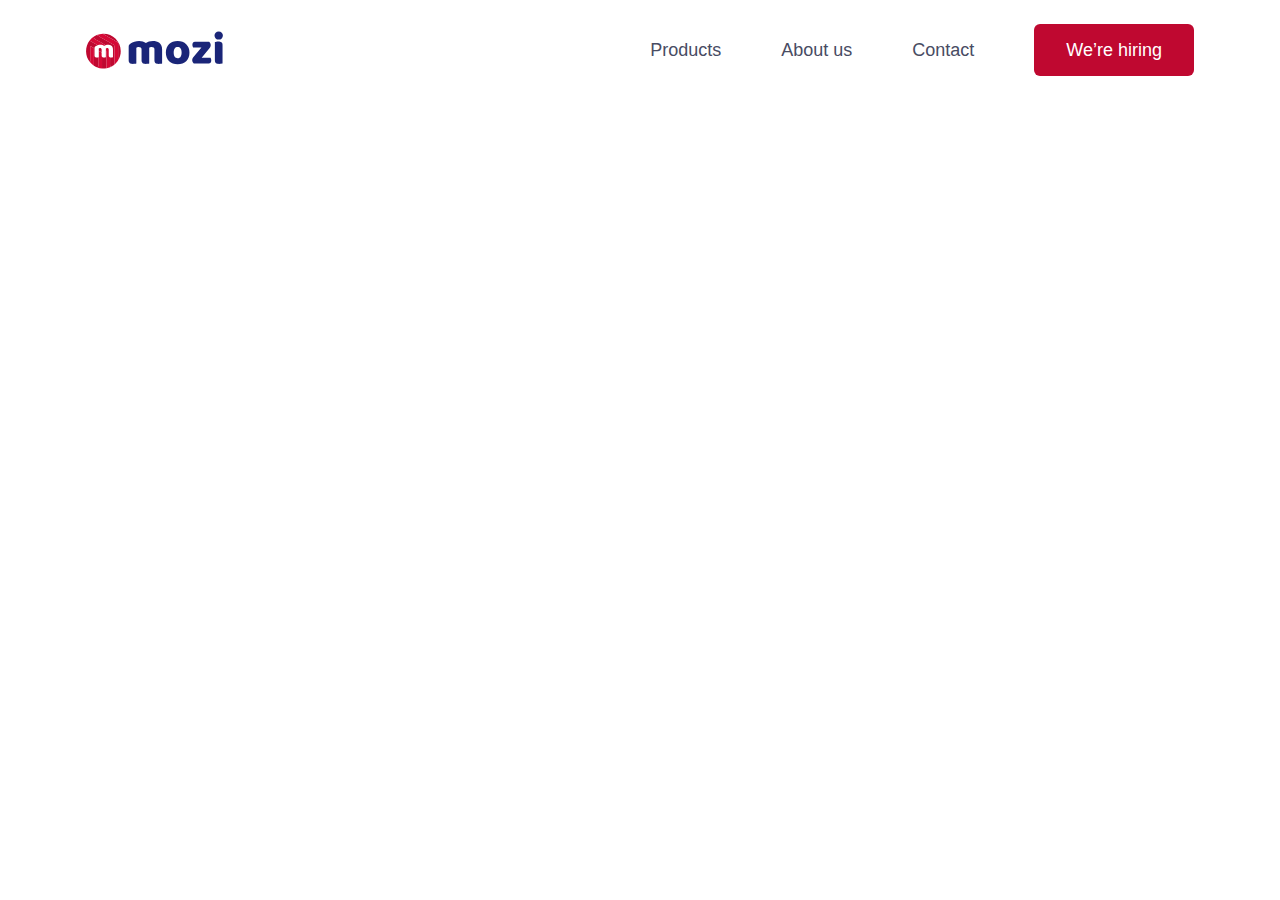
==== index.html @ 5669413e "1" ====
<!DOCTYPE html>
<html lang="en">

<head>
    <meta charset="UTF-8">
    <meta http-equiv="X-UA-Compatible" content="IE=edge">
    <meta name="viewport" content="width=device-width, initial-scale=1.0">
    <title>Index</title>
    <link rel="stylesheet" href="./css/style.min.css">
</head>

<body class="main__body">
    <div class="hero__wrapper">
        <!-- Header -->
        <header>
    <!-- Navbar -->
    <nav>
        <div class="container">
            <div class="navbar">
                <div class="logo"> <a href="#"> <img src="./img/logo.svg" alt="img"></a> </div>
                <ul class="menu">
                    <li class="menu__item"><a href="#" class="menu__item-link" data-scroll>Products</a></li>
                    <li class="menu__item"><a href="#" class="menu__item-link" data-scroll>About us</a></li>
                    <li class="menu__item"><a href="#" class="menu__item-link" data-scroll>Contact</a></li>
                    <li class="menu__item"><a href="#" class="btn menu__item-link" data-scroll>We’re hiring</a></li>
                </ul>
                <div class="burger">
                    <span></span>
                </div>
            </div>
        </div>
    </nav>
</header>

        <!-- Hero -->
        <section class="section__hero">
    <div class="container">
        <div class="hero">
            <div class="hero__item"></div>
        </div>
    </div>
</section>

    </div>

    <!-- Main Page -->
    <main></main>

    <!-- Footer -->
    

</body>

<script src="./js/scripts.min.js"></script>

</html>
---- css/style.min.css ----
*{padding:0;margin:0;border:0}*,:after,:before{-webkit-box-sizing:border-box;box-sizing:border-box}aside,footer,header,nav,section{display:block}body{line-height:1;-ms-text-size-adjust:100%;-moz-text-size-adjust:100%;-webkit-text-size-adjust:100%}input::-ms-clear{display:none}button{cursor:pointer}button::-moz-focus-inner{padding:0;border:0}a,a:visited{text-decoration:none}a:hover{text-decoration:none}ul li{list-style:none}img{vertical-align:top}h1,h2,h3,h4,h5,h6{font-weight:inherit;font-size:inherit}.container{max-width:1148px;width:100%;margin:0 auto;padding:0 20px}body{font-family:Europa,sans-serif}body.locked{overflow:hidden}.btn{background:#bf0830;padding:14px 32px;color:#fff;border-radius:6px;font-size:16px;line-height:150%;font-weight:700;display:inline-block}.btn:hover{background:#d30834;-webkit-transition:.3s all ease;-o-transition:.3s all ease;transition:.3s all ease}@-webkit-keyframes fade{0%{opacity:0}100%{opacity:1}}@keyframes fade{0%{opacity:0}100%{opacity:1}}nav{overflow:hidden}.navbar{display:-webkit-box;display:-ms-flexbox;display:flex;width:100%;-webkit-box-pack:justify;-ms-flex-pack:justify;justify-content:space-between;-webkit-box-align:center;-ms-flex-align:center;align-items:center;padding:24px 0}.menu{display:-webkit-box;display:-ms-flexbox;display:flex;-webkit-box-align:center;-ms-flex-align:center;align-items:center}.menu__item{margin-left:60px}.menu__item:last-child .menu__item-link{color:#fff}.menu__item-link{color:#484c63;font-style:normal;font-weight:400;font-size:18px;line-height:24px}.menu__item-link:hover{color:#bf0830;-webkit-transition:.3s all ease;-o-transition:.3s all ease;transition:.3s all ease}.burger{display:none;cursor:pointer}@media (max-width:991.98px){.container{max-width:970px}.btn{padding:12px 26px}.logo img{max-width:150px}.menu__item{margin-left:30px}.menu__item-link{font-size:16px}}@media (max-width:767.98px){.container{max-width:740px}.menu__item:last-child .menu__item-link{background:0 0;padding:0}.menu__item-link{font-size:22px}}@media screen and (max-width:767.98px){.menu{position:fixed;background:#131418;left:0;top:0;height:100vh;width:100vw;display:none}.menu.active{display:-webkit-box;display:-ms-flexbox;display:flex;left:0;top:0;height:100vh;width:100vw;-webkit-box-orient:vertical;-webkit-box-direction:normal;-ms-flex-direction:column;flex-direction:column;pointer-events:all;-webkit-box-pack:center;-ms-flex-pack:center;justify-content:center;-webkit-box-align:center;-ms-flex-align:center;align-items:center;z-index:22;-webkit-animation:fade .1s linear;animation:fade .1s linear}.burger{display:block;position:relative;height:20px;width:30px;z-index:102;cursor:pointer}.burger.active-burger:before{background:#fff;-webkit-transform:rotate(45deg);-ms-transform:rotate(45deg);transform:rotate(45deg);-webkit-transition:cubic-bezier(.785,.135,.15,.86) .3s all;-o-transition:cubic-bezier(.785,.135,.15,.86) .3s all;transition:cubic-bezier(.785,.135,.15,.86) .3s all;top:8px}.burger.active-burger:after{background:#fff;-webkit-transform:rotate(-45deg);-ms-transform:rotate(-45deg);transform:rotate(-45deg);bottom:10px;-webkit-transition:cubic-bezier(.785,.135,.15,.86) .3s all;-o-transition:cubic-bezier(.785,.135,.15,.86) .3s all;transition:cubic-bezier(.785,.135,.15,.86) .3s all}.burger.active-burger span{-webkit-transform:scale(0);-ms-transform:scale(0);transform:scale(0)}.burger:after,.burger:before{content:"";position:absolute;height:2px;width:100%;background:#bf0830;-webkit-transition:cubic-bezier(.785,.135,.15,.86) .3s all;-o-transition:cubic-bezier(.785,.135,.15,.86) .3s all;transition:cubic-bezier(.785,.135,.15,.86) .3s all}.burger:before{top:0}.burger::after{bottom:0}.burger span{position:absolute;top:9px;right:0;width:100%;background:#bf0830;height:2px;-webkit-transform:scale(1);-ms-transform:scale(1);transform:scale(1);-webkit-transition:cubic-bezier(.785,.135,.15,.86) .3s all;-o-transition:cubic-bezier(.785,.135,.15,.86) .3s all;transition:cubic-bezier(.785,.135,.15,.86) .3s all}.menu__item{margin-top:30px;margin-left:0}.menu__item-link{color:#fff}}@media (max-width:479.98px){.container{max-width:none}}
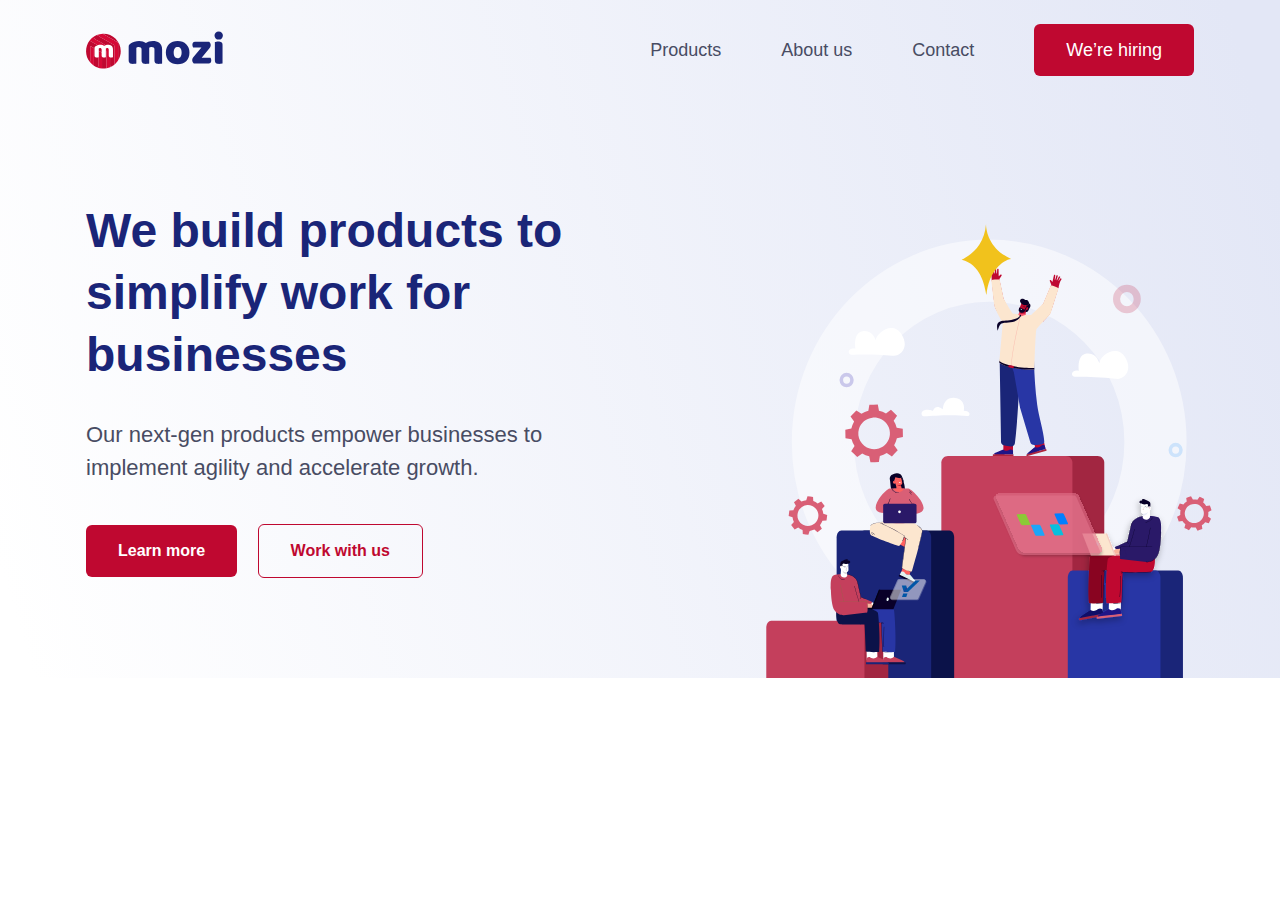
==== commit ac72e33b: "2" ====
--- a/index.html
+++ b/index.html
@@ -34,9 +34,18 @@
 
         <!-- Hero -->
         <section class="section__hero">
+    <img src="./img/main.svg" alt="main__img" class="main__img">
     <div class="container">
         <div class="hero">
-            <div class="hero__item"></div>
+            <div class="hero__item">
+                <h1 class="hero__item-title">We build products to simplify work for businesses</h1>
+                <h2 class="hero__item-text">Our next-gen products empower businesses to implement agility and accelerate
+                    growth. </h2>
+                <div class="hero__item-buttons">
+                    <a href="#" class="btn hero__btn">Learn more</a>
+                    <a href="#" class="btn__outline hero__btn">Work with us</a>
+                </div>
+            </div>
         </div>
     </div>
 </section>
--- a/css/style.min.css
+++ b/css/style.min.css
@@ -1 +1 @@
-*{padding:0;margin:0;border:0}*,:after,:before{-webkit-box-sizing:border-box;box-sizing:border-box}aside,footer,header,nav,section{display:block}body{line-height:1;-ms-text-size-adjust:100%;-moz-text-size-adjust:100%;-webkit-text-size-adjust:100%}input::-ms-clear{display:none}button{cursor:pointer}button::-moz-focus-inner{padding:0;border:0}a,a:visited{text-decoration:none}a:hover{text-decoration:none}ul li{list-style:none}img{vertical-align:top}h1,h2,h3,h4,h5,h6{font-weight:inherit;font-size:inherit}.container{max-width:1148px;width:100%;margin:0 auto;padding:0 20px}body{font-family:Europa,sans-serif}body.locked{overflow:hidden}.btn{background:#bf0830;padding:14px 32px;color:#fff;border-radius:6px;font-size:16px;line-height:150%;font-weight:700;display:inline-block}.btn:hover{background:#d30834;-webkit-transition:.3s all ease;-o-transition:.3s all ease;transition:.3s all ease}@-webkit-keyframes fade{0%{opacity:0}100%{opacity:1}}@keyframes fade{0%{opacity:0}100%{opacity:1}}nav{overflow:hidden}.navbar{display:-webkit-box;display:-ms-flexbox;display:flex;width:100%;-webkit-box-pack:justify;-ms-flex-pack:justify;justify-content:space-between;-webkit-box-align:center;-ms-flex-align:center;align-items:center;padding:24px 0}.menu{display:-webkit-box;display:-ms-flexbox;display:flex;-webkit-box-align:center;-ms-flex-align:center;align-items:center}.menu__item{margin-left:60px}.menu__item:last-child .menu__item-link{color:#fff}.menu__item-link{color:#484c63;font-style:normal;font-weight:400;font-size:18px;line-height:24px}.menu__item-link:hover{color:#bf0830;-webkit-transition:.3s all ease;-o-transition:.3s all ease;transition:.3s all ease}.burger{display:none;cursor:pointer}@media (max-width:991.98px){.container{max-width:970px}.btn{padding:12px 26px}.logo img{max-width:150px}.menu__item{margin-left:30px}.menu__item-link{font-size:16px}}@media (max-width:767.98px){.container{max-width:740px}.menu__item:last-child .menu__item-link{background:0 0;padding:0}.menu__item-link{font-size:22px}}@media screen and (max-width:767.98px){.menu{position:fixed;background:#131418;left:0;top:0;height:100vh;width:100vw;display:none}.menu.active{display:-webkit-box;display:-ms-flexbox;display:flex;left:0;top:0;height:100vh;width:100vw;-webkit-box-orient:vertical;-webkit-box-direction:normal;-ms-flex-direction:column;flex-direction:column;pointer-events:all;-webkit-box-pack:center;-ms-flex-pack:center;justify-content:center;-webkit-box-align:center;-ms-flex-align:center;align-items:center;z-index:22;-webkit-animation:fade .1s linear;animation:fade .1s linear}.burger{display:block;position:relative;height:20px;width:30px;z-index:102;cursor:pointer}.burger.active-burger:before{background:#fff;-webkit-transform:rotate(45deg);-ms-transform:rotate(45deg);transform:rotate(45deg);-webkit-transition:cubic-bezier(.785,.135,.15,.86) .3s all;-o-transition:cubic-bezier(.785,.135,.15,.86) .3s all;transition:cubic-bezier(.785,.135,.15,.86) .3s all;top:8px}.burger.active-burger:after{background:#fff;-webkit-transform:rotate(-45deg);-ms-transform:rotate(-45deg);transform:rotate(-45deg);bottom:10px;-webkit-transition:cubic-bezier(.785,.135,.15,.86) .3s all;-o-transition:cubic-bezier(.785,.135,.15,.86) .3s all;transition:cubic-bezier(.785,.135,.15,.86) .3s all}.burger.active-burger span{-webkit-transform:scale(0);-ms-transform:scale(0);transform:scale(0)}.burger:after,.burger:before{content:"";position:absolute;height:2px;width:100%;background:#bf0830;-webkit-transition:cubic-bezier(.785,.135,.15,.86) .3s all;-o-transition:cubic-bezier(.785,.135,.15,.86) .3s all;transition:cubic-bezier(.785,.135,.15,.86) .3s all}.burger:before{top:0}.burger::after{bottom:0}.burger span{position:absolute;top:9px;right:0;width:100%;background:#bf0830;height:2px;-webkit-transform:scale(1);-ms-transform:scale(1);transform:scale(1);-webkit-transition:cubic-bezier(.785,.135,.15,.86) .3s all;-o-transition:cubic-bezier(.785,.135,.15,.86) .3s all;transition:cubic-bezier(.785,.135,.15,.86) .3s all}.menu__item{margin-top:30px;margin-left:0}.menu__item-link{color:#fff}}@media (max-width:479.98px){.container{max-width:none}}+*{padding:0;margin:0;border:0}*,:after,:before{-webkit-box-sizing:border-box;box-sizing:border-box}aside,footer,header,nav,section{display:block}body{line-height:1;-ms-text-size-adjust:100%;-moz-text-size-adjust:100%;-webkit-text-size-adjust:100%}input::-ms-clear{display:none}button{cursor:pointer}button::-moz-focus-inner{padding:0;border:0}a,a:visited{text-decoration:none}a:hover{text-decoration:none}ul li{list-style:none}img{vertical-align:top}h1,h2,h3,h4,h5,h6{font-weight:inherit;font-size:inherit}.container{max-width:1148px;width:100%;margin:0 auto;padding:0 20px}body{font-family:Europa,sans-serif}body.locked{overflow:hidden}.btn{background:#bf0830;color:#fff;padding:14px 32px;border-radius:6px;font-size:16px;line-height:150%;font-weight:700;display:inline-block}.btn:hover{background:#d30834;-webkit-transition:.3s all ease;-o-transition:.3s all ease;transition:.3s all ease}.btn__outline{padding:14px 32px;border-radius:6px;font-size:16px;line-height:150%;font-weight:700;display:inline-block;border:1px solid #bf0830;color:#bf0830}.btn__outline:hover{color:#fff;background:#bf0830;-webkit-transition:.3s ease;-o-transition:.3s ease;transition:.3s ease}@-webkit-keyframes fade{0%{opacity:0}100%{opacity:1}}@keyframes fade{0%{opacity:0}100%{opacity:1}}nav{overflow:hidden}.navbar{display:-webkit-box;display:-ms-flexbox;display:flex;width:100%;-webkit-box-pack:justify;-ms-flex-pack:justify;justify-content:space-between;-webkit-box-align:center;-ms-flex-align:center;align-items:center;padding:24px 0}.menu{display:-webkit-box;display:-ms-flexbox;display:flex;-webkit-box-align:center;-ms-flex-align:center;align-items:center}.menu__item{margin-left:60px}.menu__item:last-child .menu__item-link{color:#fff}.menu__item-link{color:#484c63;font-style:normal;font-weight:400;font-size:18px;line-height:24px}.menu__item-link:hover{color:#bf0830;-webkit-transition:.3s all ease;-o-transition:.3s all ease;transition:.3s all ease}.burger{display:none;cursor:pointer}.hero__wrapper{background:-o-linear-gradient(197.09deg,#e3e7f6 3.68%,rgba(227,231,246,0) 97.82%);background:linear-gradient(252.91deg,#e3e7f6 3.68%,rgba(227,231,246,0) 97.82%)}.section__hero{padding:129px 0 210px 0;position:relative}.section__hero .main__img{position:absolute;bottom:0;right:75px}.hero{display:-webkit-box;display:-ms-flexbox;display:flex}.hero__item{-webkit-box-flex:0;-ms-flex:0 1 50%;flex:0 1 50%}.hero__item-title{font-weight:700;font-size:48px;line-height:62px;display:-webkit-box;display:-ms-flexbox;display:flex;-webkit-box-align:center;-ms-flex-align:center;align-items:center;color:#1a2578}.hero__item-text{font-style:normal;font-weight:400;font-size:22px;line-height:33px;color:#484c63;margin-top:32px}.hero__item-buttons{margin-top:20px}.hero__btn{margin-top:20px}.hero__btn:last-child{margin-left:16px}@media (max-width:1399.98px){.section__hero{padding:100px 0}.section__hero .main__img{max-width:600px;right:0}}@media (max-width:991.98px){.container{max-width:970px}.btn{padding:12px 26px}.btn__outline{padding:12px 26px}.logo img{max-width:150px}.menu__item{margin-left:30px}.menu__item-link{font-size:16px}.section__hero{padding:50px 0 275px 0}.section__hero .main__img{max-width:400px;right:0}.hero__item{-webkit-box-flex:1;-ms-flex:1 1 100px;flex:1 1 100px}.hero__item-title{font-size:38px;line-height:48px}.hero__item-text{margin-top:25px;text-align:center}.hero__item-buttons{display:-webkit-box;display:-ms-flexbox;display:flex;-webkit-box-pack:center;-ms-flex-pack:center;justify-content:center}}@media (max-width:767.98px){.container{max-width:740px}.menu__item:last-child .menu__item-link{background:0 0;padding:0}.menu__item-link{font-size:22px}.section__hero .main__img{max-width:300px}.hero__item-title{font-size:32px;line-height:42px}.hero__item-text{font-size:18px;line-height:24px}}@media screen and (max-width:767.98px){.menu{position:fixed;background:#131418;left:0;top:0;height:100vh;width:100vw;display:none}.menu.active{display:-webkit-box;display:-ms-flexbox;display:flex;left:0;top:0;height:100vh;width:100vw;-webkit-box-orient:vertical;-webkit-box-direction:normal;-ms-flex-direction:column;flex-direction:column;pointer-events:all;-webkit-box-pack:center;-ms-flex-pack:center;justify-content:center;-webkit-box-align:center;-ms-flex-align:center;align-items:center;z-index:22;-webkit-animation:fade .1s linear;animation:fade .1s linear}.burger{display:block;position:relative;height:20px;width:30px;z-index:102;cursor:pointer}.burger.active-burger:before{background:#fff;-webkit-transform:rotate(45deg);-ms-transform:rotate(45deg);transform:rotate(45deg);-webkit-transition:cubic-bezier(.785,.135,.15,.86) .3s all;-o-transition:cubic-bezier(.785,.135,.15,.86) .3s all;transition:cubic-bezier(.785,.135,.15,.86) .3s all;top:8px}.burger.active-burger:after{background:#fff;-webkit-transform:rotate(-45deg);-ms-transform:rotate(-45deg);transform:rotate(-45deg);bottom:10px;-webkit-transition:cubic-bezier(.785,.135,.15,.86) .3s all;-o-transition:cubic-bezier(.785,.135,.15,.86) .3s all;transition:cubic-bezier(.785,.135,.15,.86) .3s all}.burger.active-burger span{-webkit-transform:scale(0);-ms-transform:scale(0);transform:scale(0)}.burger:after,.burger:before{content:"";position:absolute;height:2px;width:100%;background:#bf0830;-webkit-transition:cubic-bezier(.785,.135,.15,.86) .3s all;-o-transition:cubic-bezier(.785,.135,.15,.86) .3s all;transition:cubic-bezier(.785,.135,.15,.86) .3s all}.burger:before{top:0}.burger::after{bottom:0}.burger span{position:absolute;top:9px;right:0;width:100%;background:#bf0830;height:2px;-webkit-transform:scale(1);-ms-transform:scale(1);transform:scale(1);-webkit-transition:cubic-bezier(.785,.135,.15,.86) .3s all;-o-transition:cubic-bezier(.785,.135,.15,.86) .3s all;transition:cubic-bezier(.785,.135,.15,.86) .3s all}.menu__item{margin-top:30px;margin-left:0}.menu__item-link{color:#fff}}@media (max-width:479.98px){.container{max-width:none}.section__hero{padding:35px 0 250px 0}.hero__item-buttons{-webkit-box-orient:vertical;-webkit-box-direction:normal;-ms-flex-direction:column;flex-direction:column;margin-top:0}.hero__btn{display:-webkit-box;display:-ms-flexbox;display:flex;-webkit-box-pack:center;-ms-flex-pack:center;justify-content:center;margin-top:10px}.hero__btn:last-child{margin-left:0}}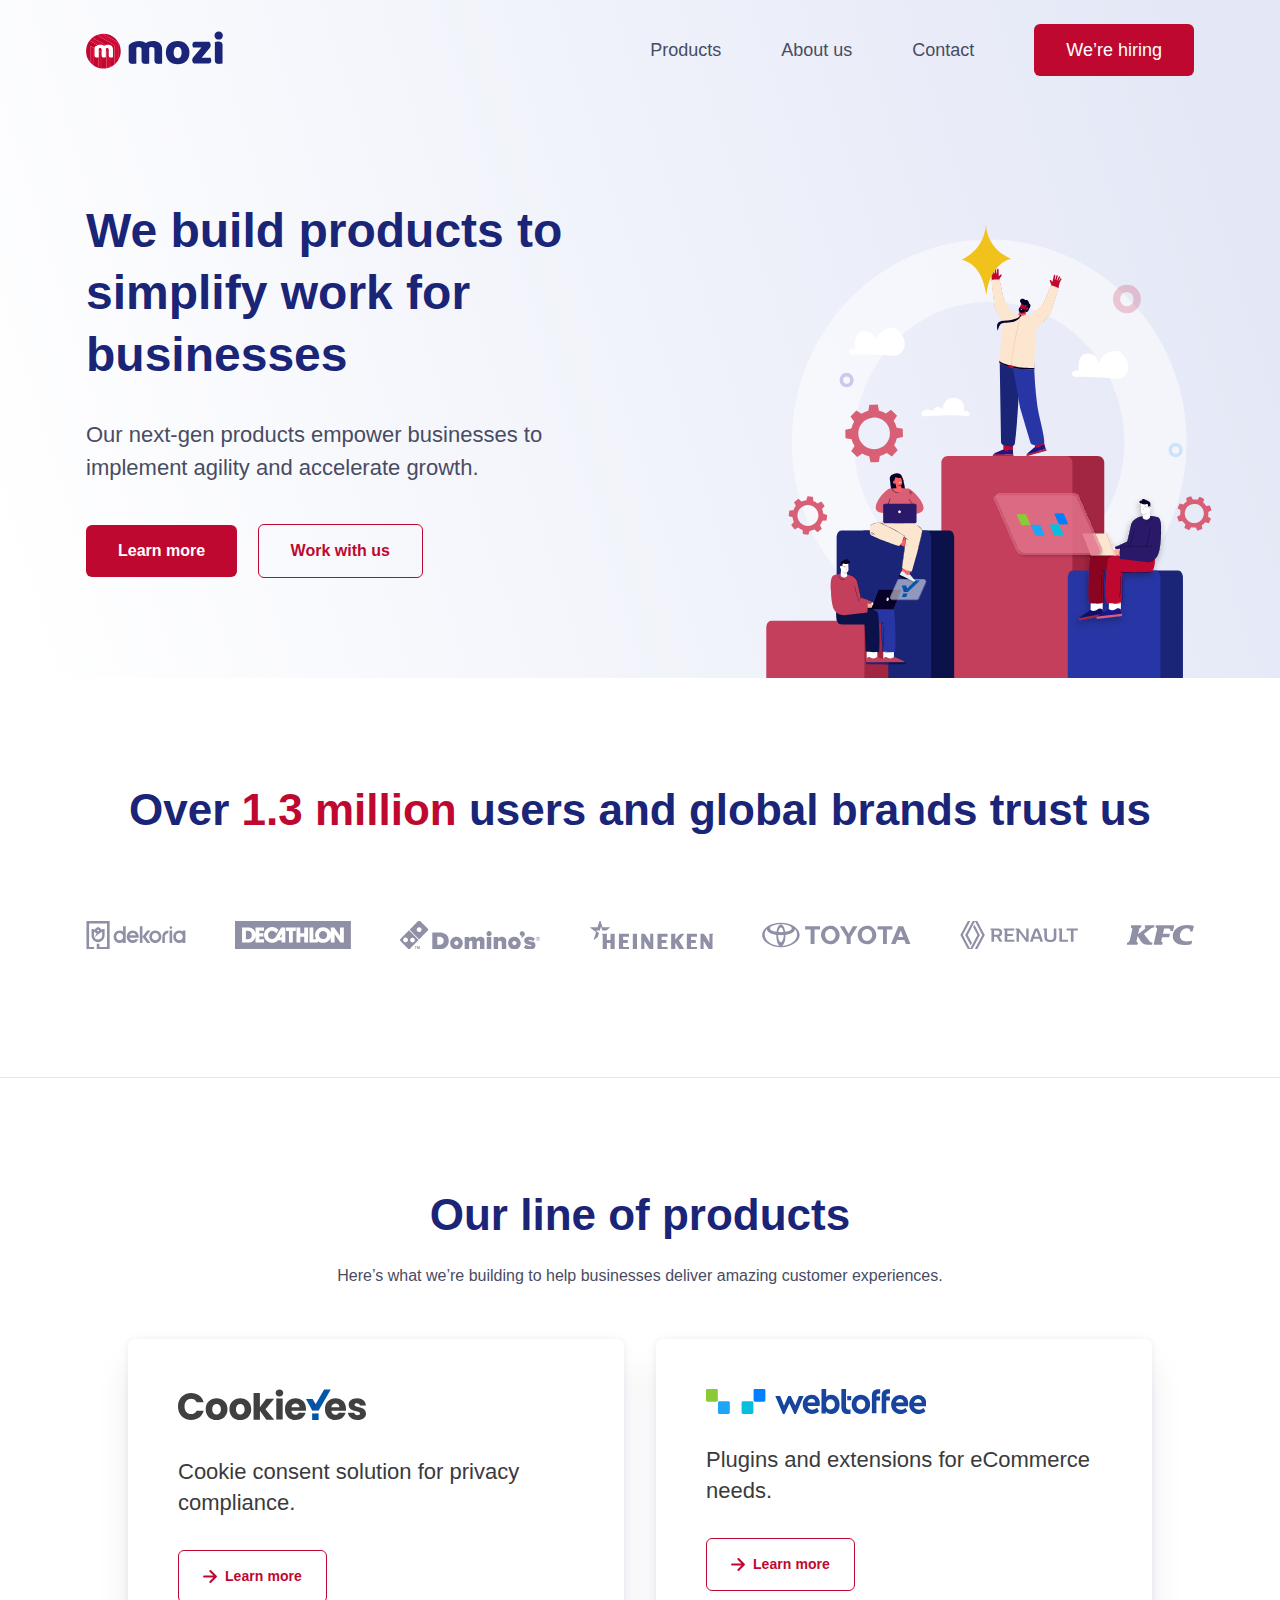
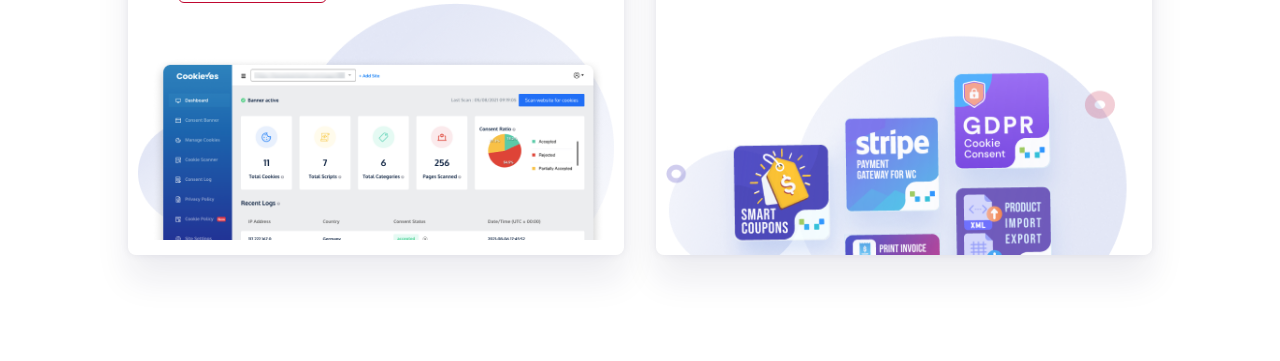
==== commit d3aa86cb: "3" ====
--- a/index.html
+++ b/index.html
@@ -53,7 +53,96 @@
     </div>
 
     <!-- Main Page -->
-    <main></main>
+    <main>
+        <!-- Brands -->
+        <section class="section section__brands">
+    <div class="container">
+        <h3 class="section__title title__center section__title-brands">Over <span>1.3 million</span> users and global
+            brands trust us
+        </h3>
+        <div class="brands">
+            <div class="brands__item">
+                <img src="./img/b1.svg" alt="brand__icon">
+            </div>
+            <div class="brands__item">
+                <img src="./img/b2.svg" alt="brand__icon">
+            </div>
+            <div class="brands__item">
+                <img src="./img/b3.svg" alt="brand__icon">
+            </div>
+            <div class="brands__item">
+                <img src="./img/b4.svg" alt="brand__icon">
+            </div>
+            <div class="brands__item">
+                <img src="./img/b5.svg" alt="brand__icon">
+            </div>
+            <div class="brands__item">
+                <img src="./img/b6.svg" alt="brand__icon">
+            </div>
+            <div class="brands__item">
+                <img src="./img/b7.svg" alt="brand__icon">
+            </div>
+        </div>
+    </div>
+</section>
+
+        <!-- Products -->
+        <section class="section section__products">
+    <div class="container">
+        <h3 class="section__title title__center">Our line of products</h3>
+        <h4 class="section__subtitle subtitle__center">Here’s what we’re building to help businesses deliver amazing
+            customer experiences.</h4>
+
+        <div class="products">
+            <div class="products__item">
+                <div class="product__item-content">
+                    <div class="products__item-logo">
+                        <img src="./img/cookie.svg" alt="logo">
+                    </div>
+                    <div class="products__item-text">Cookie consent solution for privacy compliance.</div>
+                    <a href="#" class="products__item-btn">
+                        <span>
+                            <svg width="14" height="15" viewBox="0 0 14 15" fill="none"
+                                xmlns="http://www.w3.org/2000/svg">
+                                <path
+                                    d="M7.39375 13.0125L12.9049 7.50002L7.39235 1.98752M1.09375 7.50002H12.9063H1.09375Z"
+                                    stroke="#BF0830" stroke-width="2" stroke-linecap="round" stroke-linejoin="round" />
+                            </svg>
+                        </span>
+                        <span>Learn more</span>
+                    </a>
+                </div>
+                <div class="product__item-footer">
+                    <img src="./img/product1.png" alt="img">
+                </div>
+            </div>
+            <div class="products__item">
+                <div class="product__item-content">
+                    <div class="products__item-logo">
+                        <img src="./img/webtoffee.svg" alt="logo">
+                    </div>
+                    <div class="products__item-text">Plugins and extensions for eCommerce needs.</div>
+                    <a href="#" class="products__item-btn">
+                        <span>
+                            <svg width="14" height="15" viewBox="0 0 14 15" fill="none"
+                                xmlns="http://www.w3.org/2000/svg">
+                                <path
+                                    d="M7.39375 13.0125L12.9049 7.50002L7.39235 1.98752M1.09375 7.50002H12.9063H1.09375Z"
+                                    stroke="#BF0830" stroke-width="2" stroke-linecap="round" stroke-linejoin="round" />
+                            </svg>
+                        </span>
+                        <span>Learn more</span>
+                    </a>
+                </div>
+                <div class="product__item-footer">
+                    <img src="./img/product2.png" alt="img">
+                </div>
+            </div>
+        </div>
+    </div>
+</section>
+
+    </main>
 
     <!-- Footer -->
     
--- a/css/style.min.css
+++ b/css/style.min.css
@@ -1 +1 @@
-*{padding:0;margin:0;border:0}*,:after,:before{-webkit-box-sizing:border-box;box-sizing:border-box}aside,footer,header,nav,section{display:block}body{line-height:1;-ms-text-size-adjust:100%;-moz-text-size-adjust:100%;-webkit-text-size-adjust:100%}input::-ms-clear{display:none}button{cursor:pointer}button::-moz-focus-inner{padding:0;border:0}a,a:visited{text-decoration:none}a:hover{text-decoration:none}ul li{list-style:none}img{vertical-align:top}h1,h2,h3,h4,h5,h6{font-weight:inherit;font-size:inherit}.container{max-width:1148px;width:100%;margin:0 auto;padding:0 20px}body{font-family:Europa,sans-serif}body.locked{overflow:hidden}.btn{background:#bf0830;color:#fff;padding:14px 32px;border-radius:6px;font-size:16px;line-height:150%;font-weight:700;display:inline-block}.btn:hover{background:#d30834;-webkit-transition:.3s all ease;-o-transition:.3s all ease;transition:.3s all ease}.btn__outline{padding:14px 32px;border-radius:6px;font-size:16px;line-height:150%;font-weight:700;display:inline-block;border:1px solid #bf0830;color:#bf0830}.btn__outline:hover{color:#fff;background:#bf0830;-webkit-transition:.3s ease;-o-transition:.3s ease;transition:.3s ease}@-webkit-keyframes fade{0%{opacity:0}100%{opacity:1}}@keyframes fade{0%{opacity:0}100%{opacity:1}}nav{overflow:hidden}.navbar{display:-webkit-box;display:-ms-flexbox;display:flex;width:100%;-webkit-box-pack:justify;-ms-flex-pack:justify;justify-content:space-between;-webkit-box-align:center;-ms-flex-align:center;align-items:center;padding:24px 0}.menu{display:-webkit-box;display:-ms-flexbox;display:flex;-webkit-box-align:center;-ms-flex-align:center;align-items:center}.menu__item{margin-left:60px}.menu__item:last-child .menu__item-link{color:#fff}.menu__item-link{color:#484c63;font-style:normal;font-weight:400;font-size:18px;line-height:24px}.menu__item-link:hover{color:#bf0830;-webkit-transition:.3s all ease;-o-transition:.3s all ease;transition:.3s all ease}.burger{display:none;cursor:pointer}.hero__wrapper{background:-o-linear-gradient(197.09deg,#e3e7f6 3.68%,rgba(227,231,246,0) 97.82%);background:linear-gradient(252.91deg,#e3e7f6 3.68%,rgba(227,231,246,0) 97.82%)}.section__hero{padding:129px 0 210px 0;position:relative}.section__hero .main__img{position:absolute;bottom:0;right:75px}.hero{display:-webkit-box;display:-ms-flexbox;display:flex}.hero__item{-webkit-box-flex:0;-ms-flex:0 1 50%;flex:0 1 50%}.hero__item-title{font-weight:700;font-size:48px;line-height:62px;display:-webkit-box;display:-ms-flexbox;display:flex;-webkit-box-align:center;-ms-flex-align:center;align-items:center;color:#1a2578}.hero__item-text{font-style:normal;font-weight:400;font-size:22px;line-height:33px;color:#484c63;margin-top:32px}.hero__item-buttons{margin-top:20px}.hero__btn{margin-top:20px}.hero__btn:last-child{margin-left:16px}@media (max-width:1399.98px){.section__hero{padding:100px 0}.section__hero .main__img{max-width:600px;right:0}}@media (max-width:991.98px){.container{max-width:970px}.btn{padding:12px 26px}.btn__outline{padding:12px 26px}.logo img{max-width:150px}.menu__item{margin-left:30px}.menu__item-link{font-size:16px}.section__hero{padding:50px 0 275px 0}.section__hero .main__img{max-width:400px;right:0}.hero__item{-webkit-box-flex:1;-ms-flex:1 1 100px;flex:1 1 100px}.hero__item-title{font-size:38px;line-height:48px}.hero__item-text{margin-top:25px;text-align:center}.hero__item-buttons{display:-webkit-box;display:-ms-flexbox;display:flex;-webkit-box-pack:center;-ms-flex-pack:center;justify-content:center}}@media (max-width:767.98px){.container{max-width:740px}.menu__item:last-child .menu__item-link{background:0 0;padding:0}.menu__item-link{font-size:22px}.section__hero .main__img{max-width:300px}.hero__item-title{font-size:32px;line-height:42px}.hero__item-text{font-size:18px;line-height:24px}}@media screen and (max-width:767.98px){.menu{position:fixed;background:#131418;left:0;top:0;height:100vh;width:100vw;display:none}.menu.active{display:-webkit-box;display:-ms-flexbox;display:flex;left:0;top:0;height:100vh;width:100vw;-webkit-box-orient:vertical;-webkit-box-direction:normal;-ms-flex-direction:column;flex-direction:column;pointer-events:all;-webkit-box-pack:center;-ms-flex-pack:center;justify-content:center;-webkit-box-align:center;-ms-flex-align:center;align-items:center;z-index:22;-webkit-animation:fade .1s linear;animation:fade .1s linear}.burger{display:block;position:relative;height:20px;width:30px;z-index:102;cursor:pointer}.burger.active-burger:before{background:#fff;-webkit-transform:rotate(45deg);-ms-transform:rotate(45deg);transform:rotate(45deg);-webkit-transition:cubic-bezier(.785,.135,.15,.86) .3s all;-o-transition:cubic-bezier(.785,.135,.15,.86) .3s all;transition:cubic-bezier(.785,.135,.15,.86) .3s all;top:8px}.burger.active-burger:after{background:#fff;-webkit-transform:rotate(-45deg);-ms-transform:rotate(-45deg);transform:rotate(-45deg);bottom:10px;-webkit-transition:cubic-bezier(.785,.135,.15,.86) .3s all;-o-transition:cubic-bezier(.785,.135,.15,.86) .3s all;transition:cubic-bezier(.785,.135,.15,.86) .3s all}.burger.active-burger span{-webkit-transform:scale(0);-ms-transform:scale(0);transform:scale(0)}.burger:after,.burger:before{content:"";position:absolute;height:2px;width:100%;background:#bf0830;-webkit-transition:cubic-bezier(.785,.135,.15,.86) .3s all;-o-transition:cubic-bezier(.785,.135,.15,.86) .3s all;transition:cubic-bezier(.785,.135,.15,.86) .3s all}.burger:before{top:0}.burger::after{bottom:0}.burger span{position:absolute;top:9px;right:0;width:100%;background:#bf0830;height:2px;-webkit-transform:scale(1);-ms-transform:scale(1);transform:scale(1);-webkit-transition:cubic-bezier(.785,.135,.15,.86) .3s all;-o-transition:cubic-bezier(.785,.135,.15,.86) .3s all;transition:cubic-bezier(.785,.135,.15,.86) .3s all}.menu__item{margin-top:30px;margin-left:0}.menu__item-link{color:#fff}}@media (max-width:479.98px){.container{max-width:none}.section__hero{padding:35px 0 250px 0}.hero__item-buttons{-webkit-box-orient:vertical;-webkit-box-direction:normal;-ms-flex-direction:column;flex-direction:column;margin-top:0}.hero__btn{display:-webkit-box;display:-ms-flexbox;display:flex;-webkit-box-pack:center;-ms-flex-pack:center;justify-content:center;margin-top:10px}.hero__btn:last-child{margin-left:0}}+*{padding:0;margin:0;border:0}*,:after,:before{-webkit-box-sizing:border-box;box-sizing:border-box}aside,footer,header,nav,section{display:block}body{line-height:1;-ms-text-size-adjust:100%;-moz-text-size-adjust:100%;-webkit-text-size-adjust:100%}input::-ms-clear{display:none}button{cursor:pointer}button::-moz-focus-inner{padding:0;border:0}a,a:visited{text-decoration:none}a:hover{text-decoration:none}ul li{list-style:none}img{vertical-align:top}h1,h2,h3,h4,h5,h6{font-weight:inherit;font-size:inherit}.container{max-width:1148px;width:100%;margin:0 auto;padding:0 20px}body{font-family:Europa,sans-serif}body.locked{overflow:hidden}.btn{background:#bf0830;color:#fff;padding:14px 32px;border-radius:6px;font-size:16px;line-height:150%;font-weight:700;display:inline-block}.btn:hover{background:#d30834;-webkit-transition:.3s all ease;-o-transition:.3s all ease;transition:.3s all ease}.btn__outline{padding:14px 32px;border-radius:6px;font-size:16px;line-height:150%;font-weight:700;display:inline-block;border:1px solid #bf0830;color:#bf0830}.btn__outline:hover{color:#fff;background:#bf0830;-webkit-transition:.3s ease;-o-transition:.3s ease;transition:.3s ease}.section__title{font-style:normal;font-weight:700;font-size:44px;line-height:62px;color:#1a2578}.section__title.title__center{text-align:center}.section__title span{color:#bf0830}.section__subtitle{font-style:normal;font-weight:400;font-size:16px;line-height:27px;text-align:center;color:#484c63;margin-top:16px}.section__subtitle.subtitle__center{text-align:center}@-webkit-keyframes fade{0%{opacity:0}100%{opacity:1}}@keyframes fade{0%{opacity:0}100%{opacity:1}}nav{overflow:hidden}.navbar{display:-webkit-box;display:-ms-flexbox;display:flex;width:100%;-webkit-box-pack:justify;-ms-flex-pack:justify;justify-content:space-between;-webkit-box-align:center;-ms-flex-align:center;align-items:center;padding:24px 0}.menu{display:-webkit-box;display:-ms-flexbox;display:flex;-webkit-box-align:center;-ms-flex-align:center;align-items:center}.menu__item{margin-left:60px}.menu__item:last-child .menu__item-link{color:#fff}.menu__item-link{color:#484c63;font-style:normal;font-weight:400;font-size:18px;line-height:24px}.menu__item-link:hover{color:#bf0830;-webkit-transition:.3s all ease;-o-transition:.3s all ease;transition:.3s all ease}.burger{display:none;cursor:pointer}.hero__wrapper{background:-o-linear-gradient(197.09deg,#e3e7f6 3.68%,rgba(227,231,246,0) 97.82%);background:linear-gradient(252.91deg,#e3e7f6 3.68%,rgba(227,231,246,0) 97.82%)}.section__hero{padding:129px 0 210px 0;position:relative}.section__hero .main__img{position:absolute;bottom:0;right:75px}.hero{display:-webkit-box;display:-ms-flexbox;display:flex}.hero__item{-webkit-box-flex:0;-ms-flex:0 1 50%;flex:0 1 50%}.hero__item-title{font-weight:700;font-size:48px;line-height:62px;display:-webkit-box;display:-ms-flexbox;display:flex;-webkit-box-align:center;-ms-flex-align:center;align-items:center;color:#1a2578}.hero__item-text{font-style:normal;font-weight:400;font-size:22px;line-height:33px;color:#484c63;margin-top:32px}.hero__item-buttons{margin-top:20px}.hero__btn{margin-top:20px}.hero__btn:last-child{margin-left:16px}.section__brands{padding:101px 0 128px 0;border-bottom:1px solid rgba(197,203,226,.5)}.brands__title-brands{font-size:36px;line-height:57px}.brands{display:-webkit-box;display:-ms-flexbox;display:flex;-webkit-box-pack:justify;-ms-flex-pack:justify;justify-content:space-between;-webkit-box-align:center;-ms-flex-align:center;align-items:center;margin-top:60px}.brands__item{margin-top:20px}.section__products{padding:106px 108px}.products{display:-webkit-box;display:-ms-flexbox;display:flex;gap:32px;-webkit-box-pack:center;-ms-flex-pack:center;justify-content:center}.products__item{-webkit-box-flex:0;-ms-flex:0 1 50%;flex:0 1 50%;-webkit-box-shadow:0 0 8px rgba(22,23,72,.07),0 25px 35px rgba(22,23,72,.08);box-shadow:0 0 8px rgba(22,23,72,.07),0 25px 35px rgba(22,23,72,.08);border-radius:8px;margin-top:97px;display:-webkit-box;display:-ms-flexbox;display:flex;-webkit-box-orient:vertical;-webkit-box-direction:normal;-ms-flex-direction:column;flex-direction:column}.products__item-text{font-style:normal;font-weight:400;font-size:24px;line-height:31px;margin-top:40px;color:#3a3a3c}.products__item-btn{display:-webkit-inline-box;display:-ms-inline-flexbox;display:inline-flex;padding:15px 24px;border:1px solid #bf0830;border-radius:6px;gap:8px;margin-top:32px}.products__item-btn:hover{background:#bf0830;-webkit-transition:.3s all ease;-o-transition:.3s all ease;transition:.3s all ease}.products__item-btn:hover span{color:#fff;-webkit-transition:.3s all ease;-o-transition:.3s all ease;transition:.3s all ease}.products__item-btn:hover path{stroke:#fff;-webkit-transition:.3s all ease;-o-transition:.3s all ease;transition:.3s all ease}.products__item-btn span{font-size:14px;font-weight:700;line-height:150%;display:-webkit-box;display:-ms-flexbox;display:flex;-webkit-box-align:center;-ms-flex-align:center;align-items:center;letter-spacing:.005em;color:#bf0830}.product__item-content{padding:62px 62px 0 62px}.product__item-footer{padding:0 10px}.product__item-footer img{max-width:100%;width:100%;height:auto}@media (max-width:1449.98px){.section__hero{padding:100px 0}.section__hero .main__img{max-width:600px;right:0}.products__item{margin-top:50px}.products__item-text{margin-top:30px;font-size:22px}.product__item-content{padding:50px 50px 0 50px}}@media (max-width:991.98px){.container{max-width:970px}.btn{padding:12px 26px}.btn__outline{padding:12px 26px}.section{padding:75px 0}.section__title{font-size:32px;line-height:50px}.logo img{max-width:150px}.menu__item{margin-left:30px}.menu__item-link{font-size:16px}.section__hero{padding:50px 0 275px 0}.section__hero .main__img{max-width:400px;right:0}.hero__item{-webkit-box-flex:1;-ms-flex:1 1 100px;flex:1 1 100px}.hero__item-title{font-size:38px;line-height:48px}.hero__item-text{margin-top:25px;text-align:center}.hero__item-buttons{display:-webkit-box;display:-ms-flexbox;display:flex;-webkit-box-pack:center;-ms-flex-pack:center;justify-content:center}.brands{-ms-flex-wrap:wrap;flex-wrap:wrap;gap:20px;-webkit-box-pack:center;-ms-flex-pack:center;justify-content:center;margin-top:20px}.brands__item{display:-webkit-box;display:-ms-flexbox;display:flex;-webkit-box-flex:0;-ms-flex:0 0 20px;flex:0 0 20px;-webkit-box-pack:center;-ms-flex-pack:center;justify-content:center}.products__item-logo img{max-width:150px}}@media (max-width:767.98px){.container{max-width:740px}.section{padding:50px 0}.section__title{font-size:26px;line-height:42px}.menu__item:last-child .menu__item-link{background:0 0;padding:0}.menu__item-link{font-size:22px}.section__hero .main__img{max-width:300px}.hero__item-title{font-size:32px;line-height:42px}.hero__item-text{font-size:18px;line-height:24px}.brands__item{-webkit-box-flex:0;-ms-flex:0 0 30px;flex:0 0 30px;margin-top:0}.products{-ms-flex-wrap:wrap;flex-wrap:wrap;gap:0}.products__item{-webkit-box-flex:0;-ms-flex:0 0 100%;flex:0 0 100%;margin-top:25px}.products__item-text{font-size:18px;margin-top:20px;line-height:130%}.products__item-btn{padding:12px 18px;margin-top:25px}.product__item-content{padding:30px 30px 0 30px}}@media screen and (max-width:767.98px){.menu{position:fixed;background:#131418;left:0;top:0;height:100vh;width:100vw;display:none}.menu.active{display:-webkit-box;display:-ms-flexbox;display:flex;left:0;top:0;height:100vh;width:100vw;-webkit-box-orient:vertical;-webkit-box-direction:normal;-ms-flex-direction:column;flex-direction:column;pointer-events:all;-webkit-box-pack:center;-ms-flex-pack:center;justify-content:center;-webkit-box-align:center;-ms-flex-align:center;align-items:center;z-index:22;-webkit-animation:fade .1s linear;animation:fade .1s linear}.burger{display:block;position:relative;height:20px;width:30px;z-index:102;cursor:pointer}.burger.active-burger:before{background:#fff;-webkit-transform:rotate(45deg);-ms-transform:rotate(45deg);transform:rotate(45deg);-webkit-transition:cubic-bezier(.785,.135,.15,.86) .3s all;-o-transition:cubic-bezier(.785,.135,.15,.86) .3s all;transition:cubic-bezier(.785,.135,.15,.86) .3s all;top:8px}.burger.active-burger:after{background:#fff;-webkit-transform:rotate(-45deg);-ms-transform:rotate(-45deg);transform:rotate(-45deg);bottom:10px;-webkit-transition:cubic-bezier(.785,.135,.15,.86) .3s all;-o-transition:cubic-bezier(.785,.135,.15,.86) .3s all;transition:cubic-bezier(.785,.135,.15,.86) .3s all}.burger.active-burger span{-webkit-transform:scale(0);-ms-transform:scale(0);transform:scale(0)}.burger:after,.burger:before{content:"";position:absolute;height:2px;width:100%;background:#bf0830;-webkit-transition:cubic-bezier(.785,.135,.15,.86) .3s all;-o-transition:cubic-bezier(.785,.135,.15,.86) .3s all;transition:cubic-bezier(.785,.135,.15,.86) .3s all}.burger:before{top:0}.burger::after{bottom:0}.burger span{position:absolute;top:9px;right:0;width:100%;background:#bf0830;height:2px;-webkit-transform:scale(1);-ms-transform:scale(1);transform:scale(1);-webkit-transition:cubic-bezier(.785,.135,.15,.86) .3s all;-o-transition:cubic-bezier(.785,.135,.15,.86) .3s all;transition:cubic-bezier(.785,.135,.15,.86) .3s all}.menu__item{margin-top:30px;margin-left:0}.menu__item-link{color:#fff}}@media (max-width:479.98px){.container{max-width:none}.section__title{font-size:28px;line-height:34px}.section__hero{padding:35px 0 250px 0}.hero__item-buttons{-webkit-box-orient:vertical;-webkit-box-direction:normal;-ms-flex-direction:column;flex-direction:column;margin-top:0}.hero__btn{display:-webkit-box;display:-ms-flexbox;display:flex;-webkit-box-pack:center;-ms-flex-pack:center;justify-content:center;margin-top:10px}.hero__btn:last-child{margin-left:0}}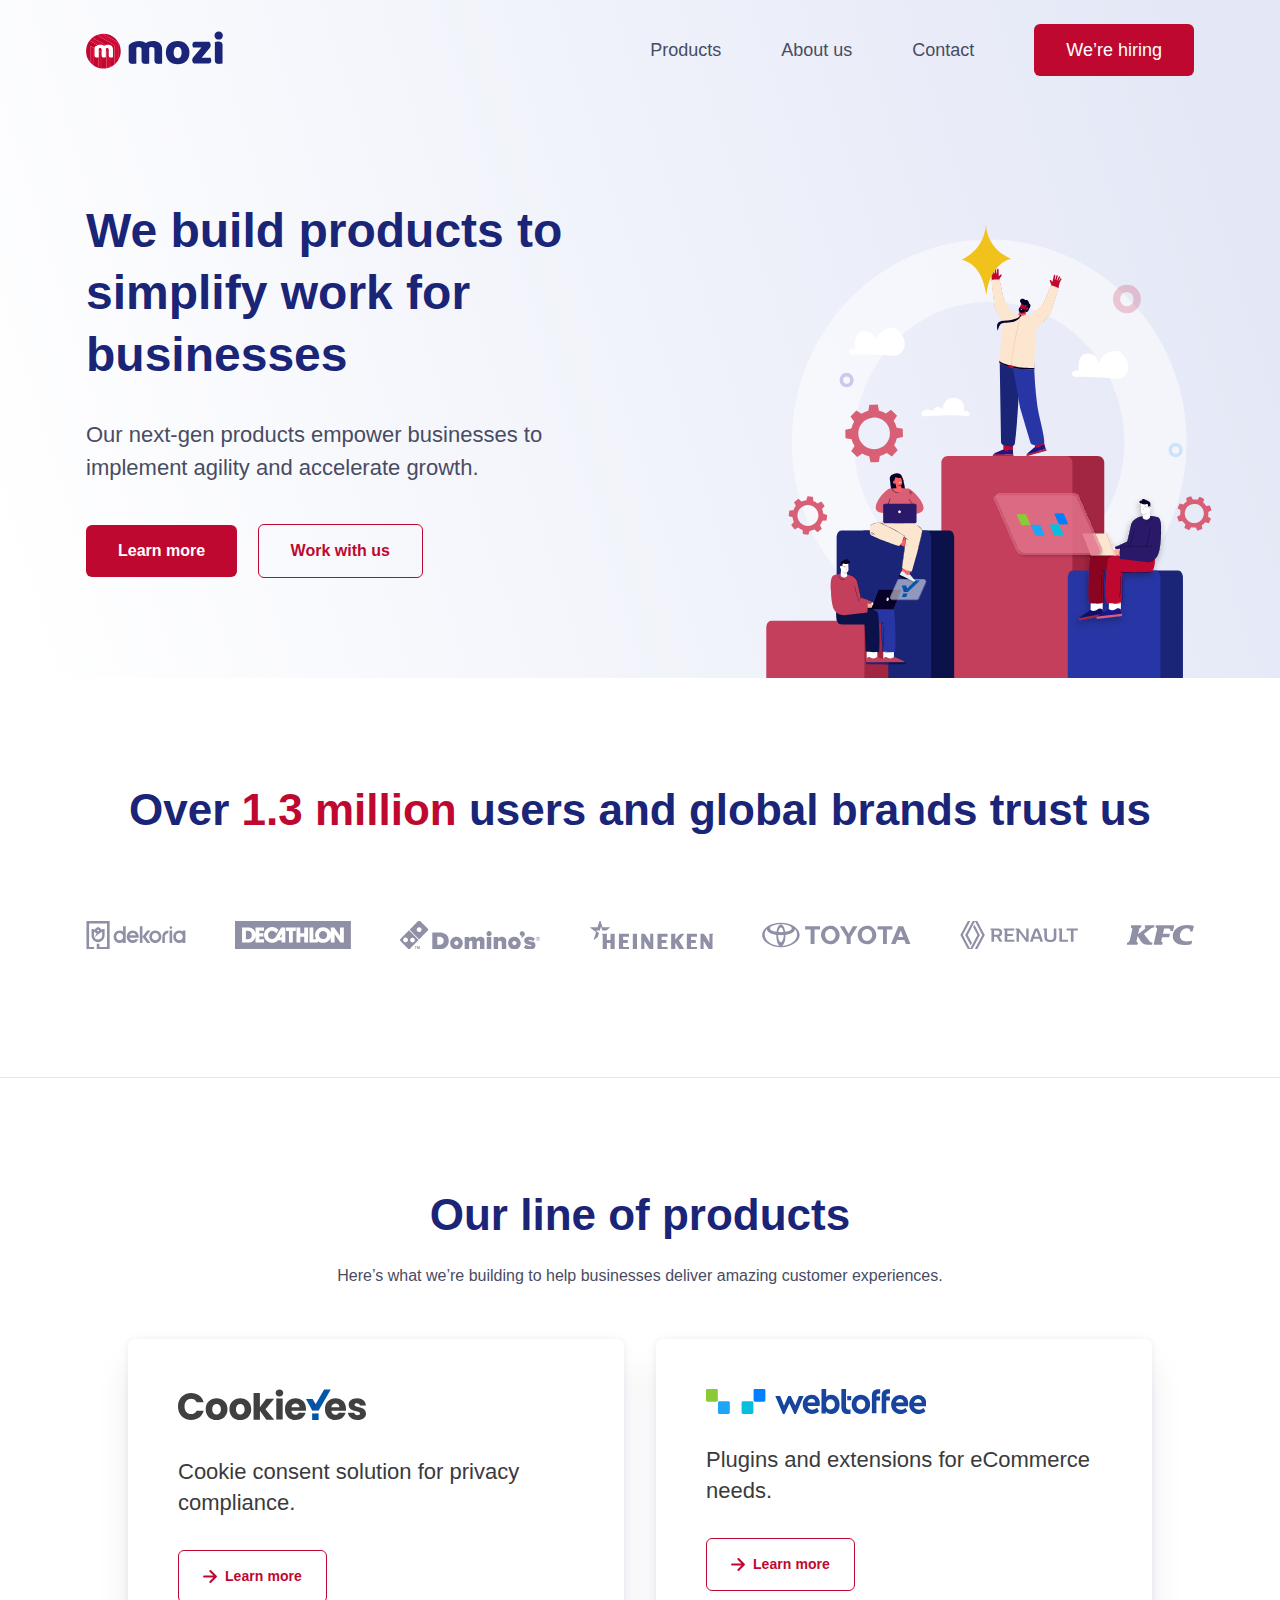
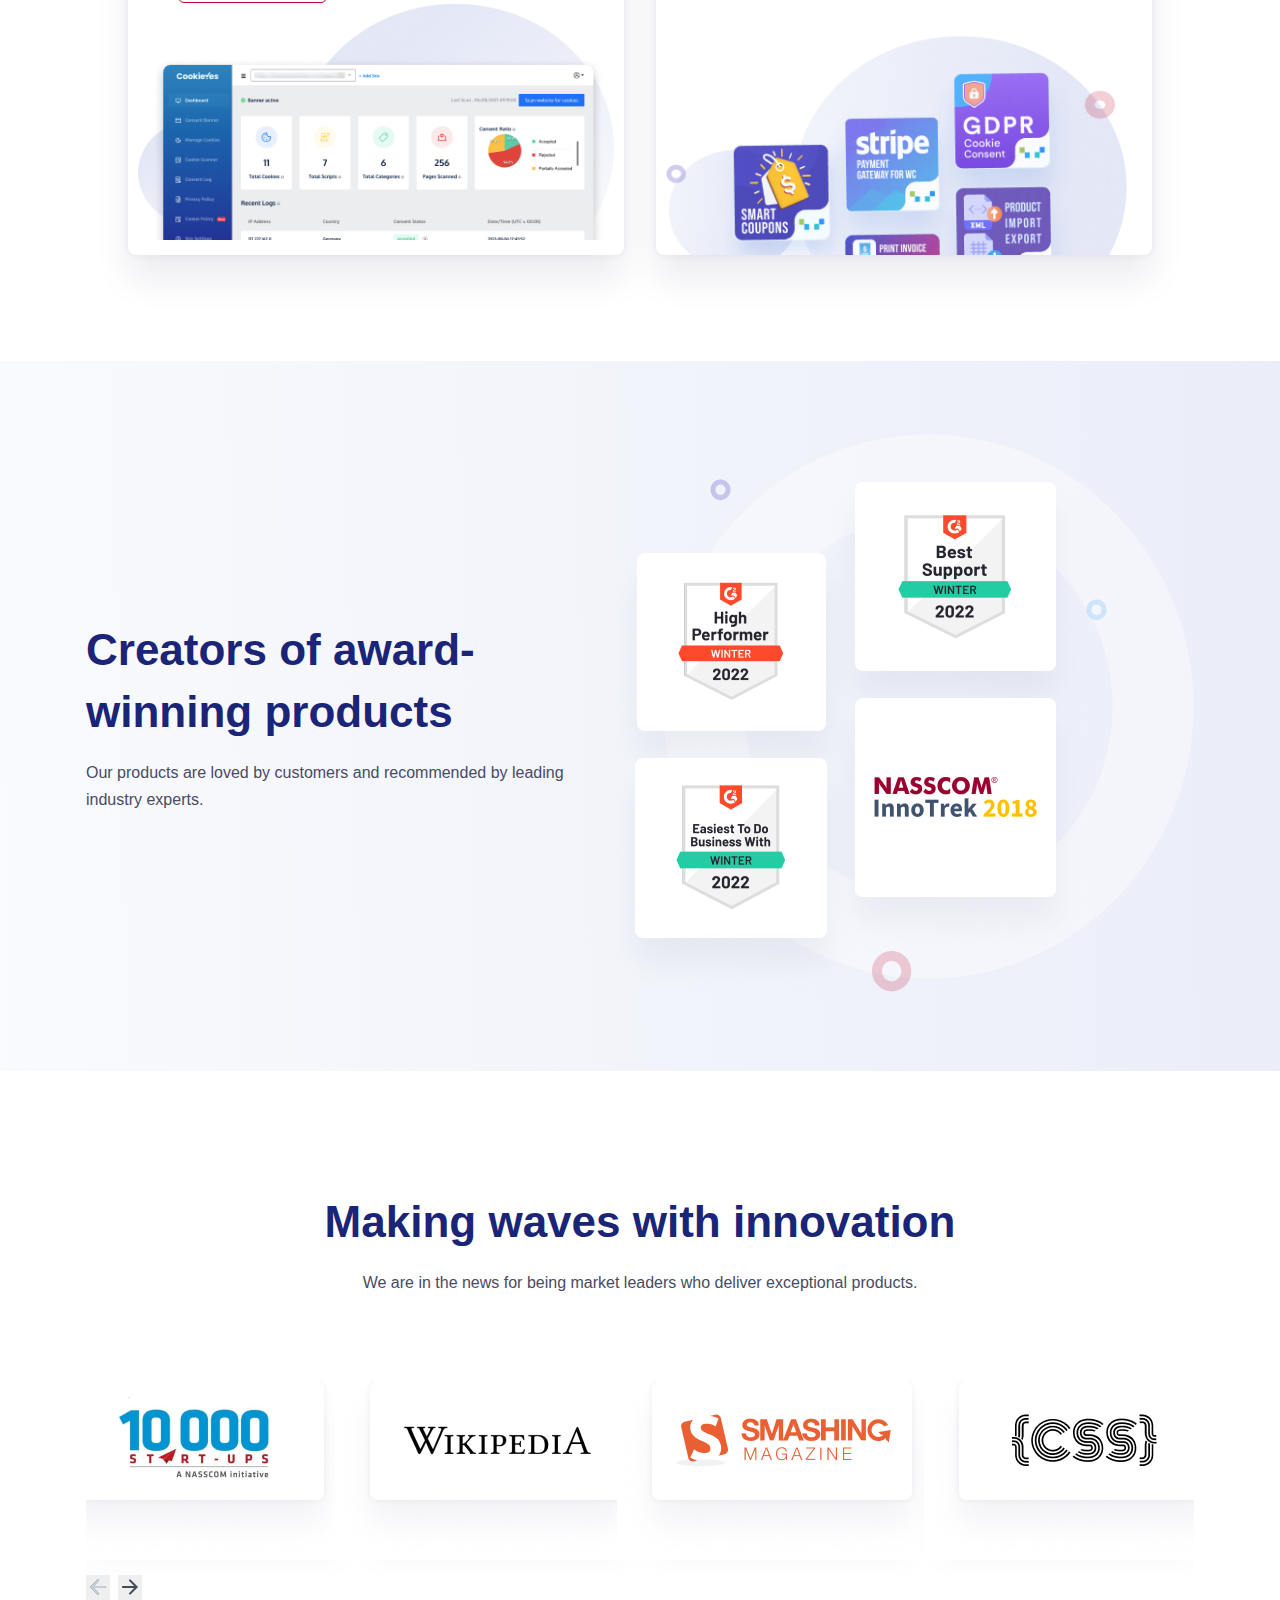
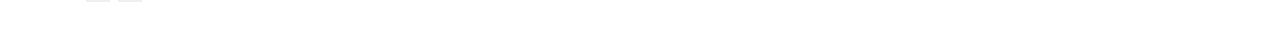
==== commit a3a2c341: "4" ====
--- a/index.html
+++ b/index.html
@@ -92,7 +92,6 @@
         <h3 class="section__title title__center">Our line of products</h3>
         <h4 class="section__subtitle subtitle__center">Here’s what we’re building to help businesses deliver amazing
             customer experiences.</h4>
-
         <div class="products">
             <div class="products__item">
                 <div class="product__item-content">
@@ -142,6 +141,77 @@
     </div>
 </section>
 
+        <!-- Info 1 -->
+        <section class="section section__info">
+    <div class="container">
+        <div class="info">
+            <div class="info__item">
+                <h3 class="section__title">Creators of award-winning products</h3>
+                <h4 class="section__subtitle">Our products are loved by customers and recommended by leading industry
+                    experts.</h4>
+            </div>
+            <div class="info__item">
+                <img src="./img/info1.png" alt="img">
+            </div>
+        </div>
+    </div>
+</section>
+
+        <!-- Innovation -->
+        <section class="section section__innovation">
+    <div class="container">
+        <h3 class="section__title title__center">Making waves with innovation</h3>
+        <h4 class="section__subtitle subtitle__center">We are in the news for being market leaders who deliver
+            exceptional products.</h4>
+
+        <!-- Slider main container -->
+        <div class="swiper swiper__innovation">
+            <!-- Additional required wrapper -->
+            <div class="swiper-wrapper">
+                <!-- Slides -->
+                <div class="swiper-slide"> <img src="./img/in1.jpg" alt="img"></div>
+                <div class="swiper-slide"> <img src="./img/in2.jpg" alt="img"></div>
+                <div class="swiper-slide"> <img src="./img/in3.jpg" alt="img"></div>
+                <div class="swiper-slide"> <img src="./img/in4.jpg" alt="img"></div>
+            </div>
+        </div>
+        <div class="swiper__arrows">
+            <button class="swiper__arrows swiper__arrow-prev"><svg width="24" height="24" viewBox="0 0 24 24"
+                    fill="none" xmlns="http://www.w3.org/2000/svg">
+                    <path fill-rule="evenodd" clip-rule="evenodd"
+                        d="M11.2947 19.2947C11.6842 19.6842 12.3158 19.6842 12.7053 19.2947V19.2947C13.0946 18.9054 13.0949 18.2743 12.7059 17.8847L7.83 13L19 13C19.5523 13 20 12.5523 20 12V12C20 11.4477 19.5523 11 19 11L7.83 11L12.7059 6.11532C13.0949 5.72568 13.0946 5.0946 12.7053 4.70532V4.70532C12.3158 4.31578 11.6842 4.31578 11.2947 4.70532L4 12L11.2947 19.2947Z"
+                        fill="black" fill-opacity="0.7" />
+                    <mask id="mask0_1_258198" style="mask-type:alpha" maskUnits="userSpaceOnUse" x="4" y="4" width="16"
+                        height="16">
+                        <path fill-rule="evenodd" clip-rule="evenodd"
+                            d="M11.2947 19.2947C11.6842 19.6842 12.3158 19.6842 12.7053 19.2947V19.2947C13.0946 18.9054 13.0949 18.2743 12.7059 17.8847L7.83 13L19 13C19.5523 13 20 12.5523 20 12V12C20 11.4477 19.5523 11 19 11L7.83 11L12.7059 6.11532C13.0949 5.72568 13.0946 5.0946 12.7053 4.70532V4.70532C12.3158 4.31578 11.6842 4.31578 11.2947 4.70532L4 12L11.2947 19.2947Z"
+                            fill="white" />
+                    </mask>
+                    <g mask="url(#mask0_1_258198)">
+                        <rect x="24" y="24" width="24" height="24" transform="rotate(180 24 24)" fill="#C2D1D9" />
+                    </g>
+                </svg>
+
+                <button class="swiper__arrows swiper__arrow-next">
+                    <svg width="24" height="24" viewBox="0 0 24 24" fill="none" xmlns="http://www.w3.org/2000/svg">
+                        <path fill-rule="evenodd" clip-rule="evenodd"
+                            d="M12.7053 19.2947C12.3158 19.6842 11.6842 19.6842 11.2947 19.2947C10.9054 18.9054 10.9051 18.2743 11.2941 17.8847L16.17 13L5 13C4.44771 13 4 12.5523 4 12C4 11.4477 4.44771 11 5 11L16.17 11L11.2941 6.11531C10.9051 5.72568 10.9054 5.0946 11.2947 4.70531C11.6842 4.31578 12.3158 4.31578 12.7053 4.70531L20 12L12.7053 19.2947Z"
+                            fill="#C2D1D9" />
+                        <mask id="mask0_1_258199" style="mask-type:alpha" maskUnits="userSpaceOnUse" x="4" y="4"
+                            width="16" height="16">
+                            <path fill-rule="evenodd" clip-rule="evenodd"
+                                d="M12.7053 19.2947C12.3158 19.6842 11.6842 19.6842 11.2947 19.2947C10.9054 18.9054 10.9051 18.2743 11.2941 17.8847L16.17 13L5 13C4.44771 13 4 12.5523 4 12C4 11.4477 4.44771 11 5 11L16.17 11L11.2941 6.11531C10.9051 5.72568 10.9054 5.0946 11.2947 4.70531C11.6842 4.31578 12.3158 4.31578 12.7053 4.70531L20 12L12.7053 19.2947Z"
+                                fill="white" />
+                        </mask>
+                        <g mask="url(#mask0_1_258199)">
+                            <rect x="24" y="24" width="24" height="24" transform="rotate(180 24 24)" fill="#424B5A" />
+                        </g>
+                    </svg>
+
+                </button>
+        </div>
+    </div>
+</section>
     </main>
 
     <!-- Footer -->
--- a/css/style.min.css
+++ b/css/style.min.css
@@ -1 +1 @@
-*{padding:0;margin:0;border:0}*,:after,:before{-webkit-box-sizing:border-box;box-sizing:border-box}aside,footer,header,nav,section{display:block}body{line-height:1;-ms-text-size-adjust:100%;-moz-text-size-adjust:100%;-webkit-text-size-adjust:100%}input::-ms-clear{display:none}button{cursor:pointer}button::-moz-focus-inner{padding:0;border:0}a,a:visited{text-decoration:none}a:hover{text-decoration:none}ul li{list-style:none}img{vertical-align:top}h1,h2,h3,h4,h5,h6{font-weight:inherit;font-size:inherit}.container{max-width:1148px;width:100%;margin:0 auto;padding:0 20px}body{font-family:Europa,sans-serif}body.locked{overflow:hidden}.btn{background:#bf0830;color:#fff;padding:14px 32px;border-radius:6px;font-size:16px;line-height:150%;font-weight:700;display:inline-block}.btn:hover{background:#d30834;-webkit-transition:.3s all ease;-o-transition:.3s all ease;transition:.3s all ease}.btn__outline{padding:14px 32px;border-radius:6px;font-size:16px;line-height:150%;font-weight:700;display:inline-block;border:1px solid #bf0830;color:#bf0830}.btn__outline:hover{color:#fff;background:#bf0830;-webkit-transition:.3s ease;-o-transition:.3s ease;transition:.3s ease}.section__title{font-style:normal;font-weight:700;font-size:44px;line-height:62px;color:#1a2578}.section__title.title__center{text-align:center}.section__title span{color:#bf0830}.section__subtitle{font-style:normal;font-weight:400;font-size:16px;line-height:27px;text-align:center;color:#484c63;margin-top:16px}.section__subtitle.subtitle__center{text-align:center}@-webkit-keyframes fade{0%{opacity:0}100%{opacity:1}}@keyframes fade{0%{opacity:0}100%{opacity:1}}nav{overflow:hidden}.navbar{display:-webkit-box;display:-ms-flexbox;display:flex;width:100%;-webkit-box-pack:justify;-ms-flex-pack:justify;justify-content:space-between;-webkit-box-align:center;-ms-flex-align:center;align-items:center;padding:24px 0}.menu{display:-webkit-box;display:-ms-flexbox;display:flex;-webkit-box-align:center;-ms-flex-align:center;align-items:center}.menu__item{margin-left:60px}.menu__item:last-child .menu__item-link{color:#fff}.menu__item-link{color:#484c63;font-style:normal;font-weight:400;font-size:18px;line-height:24px}.menu__item-link:hover{color:#bf0830;-webkit-transition:.3s all ease;-o-transition:.3s all ease;transition:.3s all ease}.burger{display:none;cursor:pointer}.hero__wrapper{background:-o-linear-gradient(197.09deg,#e3e7f6 3.68%,rgba(227,231,246,0) 97.82%);background:linear-gradient(252.91deg,#e3e7f6 3.68%,rgba(227,231,246,0) 97.82%)}.section__hero{padding:129px 0 210px 0;position:relative}.section__hero .main__img{position:absolute;bottom:0;right:75px}.hero{display:-webkit-box;display:-ms-flexbox;display:flex}.hero__item{-webkit-box-flex:0;-ms-flex:0 1 50%;flex:0 1 50%}.hero__item-title{font-weight:700;font-size:48px;line-height:62px;display:-webkit-box;display:-ms-flexbox;display:flex;-webkit-box-align:center;-ms-flex-align:center;align-items:center;color:#1a2578}.hero__item-text{font-style:normal;font-weight:400;font-size:22px;line-height:33px;color:#484c63;margin-top:32px}.hero__item-buttons{margin-top:20px}.hero__btn{margin-top:20px}.hero__btn:last-child{margin-left:16px}.section__brands{padding:101px 0 128px 0;border-bottom:1px solid rgba(197,203,226,.5)}.brands__title-brands{font-size:36px;line-height:57px}.brands{display:-webkit-box;display:-ms-flexbox;display:flex;-webkit-box-pack:justify;-ms-flex-pack:justify;justify-content:space-between;-webkit-box-align:center;-ms-flex-align:center;align-items:center;margin-top:60px}.brands__item{margin-top:20px}.section__products{padding:106px 108px}.products{display:-webkit-box;display:-ms-flexbox;display:flex;gap:32px;-webkit-box-pack:center;-ms-flex-pack:center;justify-content:center}.products__item{-webkit-box-flex:0;-ms-flex:0 1 50%;flex:0 1 50%;-webkit-box-shadow:0 0 8px rgba(22,23,72,.07),0 25px 35px rgba(22,23,72,.08);box-shadow:0 0 8px rgba(22,23,72,.07),0 25px 35px rgba(22,23,72,.08);border-radius:8px;margin-top:97px;display:-webkit-box;display:-ms-flexbox;display:flex;-webkit-box-orient:vertical;-webkit-box-direction:normal;-ms-flex-direction:column;flex-direction:column}.products__item-text{font-style:normal;font-weight:400;font-size:24px;line-height:31px;margin-top:40px;color:#3a3a3c}.products__item-btn{display:-webkit-inline-box;display:-ms-inline-flexbox;display:inline-flex;padding:15px 24px;border:1px solid #bf0830;border-radius:6px;gap:8px;margin-top:32px}.products__item-btn:hover{background:#bf0830;-webkit-transition:.3s all ease;-o-transition:.3s all ease;transition:.3s all ease}.products__item-btn:hover span{color:#fff;-webkit-transition:.3s all ease;-o-transition:.3s all ease;transition:.3s all ease}.products__item-btn:hover path{stroke:#fff;-webkit-transition:.3s all ease;-o-transition:.3s all ease;transition:.3s all ease}.products__item-btn span{font-size:14px;font-weight:700;line-height:150%;display:-webkit-box;display:-ms-flexbox;display:flex;-webkit-box-align:center;-ms-flex-align:center;align-items:center;letter-spacing:.005em;color:#bf0830}.product__item-content{padding:62px 62px 0 62px}.product__item-footer{padding:0 10px}.product__item-footer img{max-width:100%;width:100%;height:auto}@media (max-width:1449.98px){.section__hero{padding:100px 0}.section__hero .main__img{max-width:600px;right:0}.products__item{margin-top:50px}.products__item-text{margin-top:30px;font-size:22px}.product__item-content{padding:50px 50px 0 50px}}@media (max-width:991.98px){.container{max-width:970px}.btn{padding:12px 26px}.btn__outline{padding:12px 26px}.section{padding:75px 0}.section__title{font-size:32px;line-height:50px}.logo img{max-width:150px}.menu__item{margin-left:30px}.menu__item-link{font-size:16px}.section__hero{padding:50px 0 275px 0}.section__hero .main__img{max-width:400px;right:0}.hero__item{-webkit-box-flex:1;-ms-flex:1 1 100px;flex:1 1 100px}.hero__item-title{font-size:38px;line-height:48px}.hero__item-text{margin-top:25px;text-align:center}.hero__item-buttons{display:-webkit-box;display:-ms-flexbox;display:flex;-webkit-box-pack:center;-ms-flex-pack:center;justify-content:center}.brands{-ms-flex-wrap:wrap;flex-wrap:wrap;gap:20px;-webkit-box-pack:center;-ms-flex-pack:center;justify-content:center;margin-top:20px}.brands__item{display:-webkit-box;display:-ms-flexbox;display:flex;-webkit-box-flex:0;-ms-flex:0 0 20px;flex:0 0 20px;-webkit-box-pack:center;-ms-flex-pack:center;justify-content:center}.products__item-logo img{max-width:150px}}@media (max-width:767.98px){.container{max-width:740px}.section{padding:50px 0}.section__title{font-size:26px;line-height:42px}.menu__item:last-child .menu__item-link{background:0 0;padding:0}.menu__item-link{font-size:22px}.section__hero .main__img{max-width:300px}.hero__item-title{font-size:32px;line-height:42px}.hero__item-text{font-size:18px;line-height:24px}.brands__item{-webkit-box-flex:0;-ms-flex:0 0 30px;flex:0 0 30px;margin-top:0}.products{-ms-flex-wrap:wrap;flex-wrap:wrap;gap:0}.products__item{-webkit-box-flex:0;-ms-flex:0 0 100%;flex:0 0 100%;margin-top:25px}.products__item-text{font-size:18px;margin-top:20px;line-height:130%}.products__item-btn{padding:12px 18px;margin-top:25px}.product__item-content{padding:30px 30px 0 30px}}@media screen and (max-width:767.98px){.menu{position:fixed;background:#131418;left:0;top:0;height:100vh;width:100vw;display:none}.menu.active{display:-webkit-box;display:-ms-flexbox;display:flex;left:0;top:0;height:100vh;width:100vw;-webkit-box-orient:vertical;-webkit-box-direction:normal;-ms-flex-direction:column;flex-direction:column;pointer-events:all;-webkit-box-pack:center;-ms-flex-pack:center;justify-content:center;-webkit-box-align:center;-ms-flex-align:center;align-items:center;z-index:22;-webkit-animation:fade .1s linear;animation:fade .1s linear}.burger{display:block;position:relative;height:20px;width:30px;z-index:102;cursor:pointer}.burger.active-burger:before{background:#fff;-webkit-transform:rotate(45deg);-ms-transform:rotate(45deg);transform:rotate(45deg);-webkit-transition:cubic-bezier(.785,.135,.15,.86) .3s all;-o-transition:cubic-bezier(.785,.135,.15,.86) .3s all;transition:cubic-bezier(.785,.135,.15,.86) .3s all;top:8px}.burger.active-burger:after{background:#fff;-webkit-transform:rotate(-45deg);-ms-transform:rotate(-45deg);transform:rotate(-45deg);bottom:10px;-webkit-transition:cubic-bezier(.785,.135,.15,.86) .3s all;-o-transition:cubic-bezier(.785,.135,.15,.86) .3s all;transition:cubic-bezier(.785,.135,.15,.86) .3s all}.burger.active-burger span{-webkit-transform:scale(0);-ms-transform:scale(0);transform:scale(0)}.burger:after,.burger:before{content:"";position:absolute;height:2px;width:100%;background:#bf0830;-webkit-transition:cubic-bezier(.785,.135,.15,.86) .3s all;-o-transition:cubic-bezier(.785,.135,.15,.86) .3s all;transition:cubic-bezier(.785,.135,.15,.86) .3s all}.burger:before{top:0}.burger::after{bottom:0}.burger span{position:absolute;top:9px;right:0;width:100%;background:#bf0830;height:2px;-webkit-transform:scale(1);-ms-transform:scale(1);transform:scale(1);-webkit-transition:cubic-bezier(.785,.135,.15,.86) .3s all;-o-transition:cubic-bezier(.785,.135,.15,.86) .3s all;transition:cubic-bezier(.785,.135,.15,.86) .3s all}.menu__item{margin-top:30px;margin-left:0}.menu__item-link{color:#fff}}@media (max-width:479.98px){.container{max-width:none}.section__title{font-size:28px;line-height:34px}.section__hero{padding:35px 0 250px 0}.hero__item-buttons{-webkit-box-orient:vertical;-webkit-box-direction:normal;-ms-flex-direction:column;flex-direction:column;margin-top:0}.hero__btn{display:-webkit-box;display:-ms-flexbox;display:flex;-webkit-box-pack:center;-ms-flex-pack:center;justify-content:center;margin-top:10px}.hero__btn:last-child{margin-left:0}}+*{padding:0;margin:0;border:0}*,:after,:before{-webkit-box-sizing:border-box;box-sizing:border-box}aside,footer,header,nav,section{display:block}body{line-height:1;-ms-text-size-adjust:100%;-moz-text-size-adjust:100%;-webkit-text-size-adjust:100%}input::-ms-clear{display:none}button{cursor:pointer}button::-moz-focus-inner{padding:0;border:0}a,a:visited{text-decoration:none}a:hover{text-decoration:none}ul li{list-style:none}img{vertical-align:top}h1,h2,h3,h4,h5,h6{font-weight:inherit;font-size:inherit}.container{max-width:1148px;width:100%;margin:0 auto;padding:0 20px}body{font-family:Europa,sans-serif}body.locked{overflow:hidden}.btn{background:#bf0830;color:#fff;padding:14px 32px;border-radius:6px;font-size:16px;line-height:150%;font-weight:700;display:inline-block}.btn:hover{background:#d30834;-webkit-transition:.3s all ease;-o-transition:.3s all ease;transition:.3s all ease}.btn__outline{padding:14px 32px;border-radius:6px;font-size:16px;line-height:150%;font-weight:700;display:inline-block;border:1px solid #bf0830;color:#bf0830}.btn__outline:hover{color:#fff;background:#bf0830;-webkit-transition:.3s ease;-o-transition:.3s ease;transition:.3s ease}.section__title{font-style:normal;font-weight:700;font-size:44px;line-height:62px;color:#1a2578}.section__title.title__center{text-align:center}.section__title span{color:#bf0830}.section__subtitle{font-style:normal;font-weight:400;font-size:16px;line-height:27px;color:#484c63;margin-top:16px}.section__subtitle.subtitle__center{text-align:center}@-webkit-keyframes fade{0%{opacity:0}100%{opacity:1}}@keyframes fade{0%{opacity:0}100%{opacity:1}}nav{overflow:hidden}.navbar{display:-webkit-box;display:-ms-flexbox;display:flex;width:100%;-webkit-box-pack:justify;-ms-flex-pack:justify;justify-content:space-between;-webkit-box-align:center;-ms-flex-align:center;align-items:center;padding:24px 0}.menu{display:-webkit-box;display:-ms-flexbox;display:flex;-webkit-box-align:center;-ms-flex-align:center;align-items:center}.menu__item{margin-left:60px}.menu__item:last-child .menu__item-link{color:#fff}.menu__item-link{color:#484c63;font-style:normal;font-weight:400;font-size:18px;line-height:24px}.menu__item-link:hover{color:#bf0830;-webkit-transition:.3s all ease;-o-transition:.3s all ease;transition:.3s all ease}.burger{display:none;cursor:pointer}.hero__wrapper{background:-o-linear-gradient(197.09deg,#e3e7f6 3.68%,rgba(227,231,246,0) 97.82%);background:linear-gradient(252.91deg,#e3e7f6 3.68%,rgba(227,231,246,0) 97.82%)}.section__hero{padding:129px 0 210px 0;position:relative}.section__hero .main__img{position:absolute;bottom:0;right:75px}.hero{display:-webkit-box;display:-ms-flexbox;display:flex}.hero__item{-webkit-box-flex:0;-ms-flex:0 1 50%;flex:0 1 50%}.hero__item-title{font-weight:700;font-size:48px;line-height:62px;display:-webkit-box;display:-ms-flexbox;display:flex;-webkit-box-align:center;-ms-flex-align:center;align-items:center;color:#1a2578}.hero__item-text{font-style:normal;font-weight:400;font-size:22px;line-height:33px;color:#484c63;margin-top:32px}.hero__item-buttons{margin-top:20px}.hero__btn{margin-top:20px}.hero__btn:last-child{margin-left:16px}.section__brands{padding:101px 0 128px 0;border-bottom:1px solid rgba(197,203,226,.5)}.brands__title-brands{font-size:36px;line-height:57px}.brands{display:-webkit-box;display:-ms-flexbox;display:flex;-webkit-box-pack:justify;-ms-flex-pack:justify;justify-content:space-between;-webkit-box-align:center;-ms-flex-align:center;align-items:center;margin-top:60px}.brands__item{margin-top:20px}.hero__wrapper{background:-o-linear-gradient(197.09deg,#e3e7f6 3.68%,rgba(227,231,246,0) 97.82%);background:linear-gradient(252.91deg,#e3e7f6 3.68%,rgba(227,231,246,0) 97.82%)}.section__hero{padding:129px 0 210px 0;position:relative}.section__hero .main__img{position:absolute;bottom:0;right:75px}.hero{display:-webkit-box;display:-ms-flexbox;display:flex}.hero__item{-webkit-box-flex:0;-ms-flex:0 1 50%;flex:0 1 50%}.hero__item-title{font-weight:700;font-size:48px;line-height:62px;display:-webkit-box;display:-ms-flexbox;display:flex;-webkit-box-align:center;-ms-flex-align:center;align-items:center;color:#1a2578}.hero__item-text{font-style:normal;font-weight:400;font-size:22px;line-height:33px;color:#484c63;margin-top:32px}.hero__item-buttons{margin-top:20px}.hero__btn{margin-top:20px}.hero__btn:last-child{margin-left:16px}.section__info{padding:73px 0;background:-o-linear-gradient(181.48deg,#e3e7f6 -52.27%,rgba(227,231,246,0) 138.23%);background:linear-gradient(268.52deg,#e3e7f6 -52.27%,rgba(227,231,246,0) 138.23%)}.info{display:-webkit-box;display:-ms-flexbox;display:flex;-webkit-box-pack:justify;-ms-flex-pack:justify;justify-content:space-between;-webkit-box-align:center;-ms-flex-align:center;align-items:center}.info__item{-webkit-box-flex:0;-ms-flex:0 1 50%;flex:0 1 50%}.section__products{padding:106px 108px}.products{display:-webkit-box;display:-ms-flexbox;display:flex;gap:32px;-webkit-box-pack:center;-ms-flex-pack:center;justify-content:center}.products__item{-webkit-box-flex:0;-ms-flex:0 1 50%;flex:0 1 50%;-webkit-box-shadow:0 0 8px rgba(22,23,72,.07),0 25px 35px rgba(22,23,72,.08);box-shadow:0 0 8px rgba(22,23,72,.07),0 25px 35px rgba(22,23,72,.08);border-radius:8px;margin-top:97px;display:-webkit-box;display:-ms-flexbox;display:flex;-webkit-box-orient:vertical;-webkit-box-direction:normal;-ms-flex-direction:column;flex-direction:column}.products__item-text{font-style:normal;font-weight:400;font-size:24px;line-height:31px;margin-top:40px;color:#3a3a3c}.products__item-btn{display:-webkit-inline-box;display:-ms-inline-flexbox;display:inline-flex;padding:15px 24px;border:1px solid #bf0830;border-radius:6px;gap:8px;margin-top:32px}.products__item-btn:hover{background:#bf0830;-webkit-transition:.3s all ease;-o-transition:.3s all ease;transition:.3s all ease}.products__item-btn:hover span{color:#fff;-webkit-transition:.3s all ease;-o-transition:.3s all ease;transition:.3s all ease}.products__item-btn:hover path{stroke:#fff;-webkit-transition:.3s all ease;-o-transition:.3s all ease;transition:.3s all ease}.products__item-btn span{font-size:14px;font-weight:700;line-height:150%;display:-webkit-box;display:-ms-flexbox;display:flex;-webkit-box-align:center;-ms-flex-align:center;align-items:center;letter-spacing:.005em;color:#bf0830}.product__item-content{padding:62px 62px 0 62px}.product__item-footer{padding:0 10px}.product__item-footer img{max-width:100%;width:100%;height:auto}.section__innovation{padding-top:120px;padding-bottom:30px}.swiper__innovation{margin-top:70px}.swiper__innovation .swiper-slide{-webkit-box-shadow:0 0 8px rgba(22,23,72,.07),0 25px 35px rgba(22,23,72,.05);box-shadow:0 0 8px rgba(22,23,72,.07),0 25px 35px rgba(22,23,72,.05);border-radius:8px;display:-webkit-box;display:-ms-flexbox;display:flex;-webkit-box-pack:center;-ms-flex-pack:center;justify-content:center;-webkit-box-align:center;-ms-flex-align:center;align-items:center;height:119px}.swiper-wrapper{padding:45px 0;display:-webkit-box;display:-ms-flexbox;display:flex;-webkit-box-align:center;-ms-flex-align:center;align-items:center}.swiper__arrow-next{margin-left:8px}@font-face{font-family:swiper-icons;src:url("data:application/font-woff;charset=utf-8;base64, [base64]//wADZ2x5ZgAAAywAAADMAAAD2MHtryVoZWFkAAABbAAAADAAAAA2E2+eoWhoZWEAAAGcAAAAHwAAACQC9gDzaG10eAAAAigAAAAZAAAArgJkABFsb2NhAAAC0AAAAFoAAABaFQAUGG1heHAAAAG8AAAAHwAAACAAcABAbmFtZQAAA/gAAAE5AAACXvFdBwlwb3N0AAAFNAAAAGIAAACE5s74hXjaY2BkYGAAYpf5Hu/j+W2+MnAzMYDAzaX6QjD6/4//Bxj5GA8AuRwMYGkAPywL13jaY2BkYGA88P8Agx4j+/8fQDYfA1AEBWgDAIB2BOoAeNpjYGRgYNBh4GdgYgABEMnIABJzYNADCQAACWgAsQB42mNgYfzCOIGBlYGB0YcxjYGBwR1Kf2WQZGhhYGBiYGVmgAFGBiQQkOaawtDAoMBQxXjg/wEGPcYDDA4wNUA2CCgwsAAAO4EL6gAAeNpj2M0gyAACqxgGNWBkZ2D4/wMA+xkDdgAAAHjaY2BgYGaAYBkGRgYQiAHyGMF8FgYHIM3DwMHABGQrMOgyWDLEM1T9/w8UBfEMgLzE////P/5//f/V/xv+r4eaAAeMbAxwIUYmIMHEgKYAYjUcsDAwsLKxc3BycfPw8jEQA/[base64]/uznmfPFBNODM2K7MTQ45YEAZqGP81AmGGcF3iPqOop0r1SPTaTbVkfUe4HXj97wYE+yNwWYxwWu4v1ugWHgo3S1XdZEVqWM7ET0cfnLGxWfkgR42o2PvWrDMBSFj/IHLaF0zKjRgdiVMwScNRAoWUoH78Y2icB/yIY09An6AH2Bdu/UB+yxopYshQiEvnvu0dURgDt8QeC8PDw7Fpji3fEA4z/PEJ6YOB5hKh4dj3EvXhxPqH/SKUY3rJ7srZ4FZnh1PMAtPhwP6fl2PMJMPDgeQ4rY8YT6Gzao0eAEA409DuggmTnFnOcSCiEiLMgxCiTI6Cq5DZUd3Qmp10vO0LaLTd2cjN4fOumlc7lUYbSQcZFkutRG7g6JKZKy0RmdLY680CDnEJ+UMkpFFe1RN7nxdVpXrC4aTtnaurOnYercZg2YVmLN/d/gczfEimrE/fs/bOuq29Zmn8tloORaXgZgGa78yO9/cnXm2BpaGvq25Dv9S4E9+5SIc9PqupJKhYFSSl47+Qcr1mYNAAAAeNptw0cKwkAAAMDZJA8Q7OUJvkLsPfZ6zFVERPy8qHh2YER+3i/BP83vIBLLySsoKimrqKqpa2hp6+jq6RsYGhmbmJqZSy0sraxtbO3sHRydnEMU4uR6yx7JJXveP7WrDycAAAAAAAH//wACeNpjYGRgYOABYhkgZgJCZgZNBkYGLQZtIJsFLMYAAAw3ALgAeNolizEKgDAQBCchRbC2sFER0YD6qVQiBCv/H9ezGI6Z5XBAw8CBK/m5iQQVauVbXLnOrMZv2oLdKFa8Pjuru2hJzGabmOSLzNMzvutpB3N42mNgZGBg4GKQYzBhYMxJLMlj4GBgAYow/P/PAJJhLM6sSoWKfWCAAwDAjgbRAAB42mNgYGBkAIIbCZo5IPrmUn0hGA0AO8EFTQAA");font-weight:400;font-style:normal}:root{--swiper-theme-color:#007aff}.swiper{margin-left:auto;margin-right:auto;position:relative;overflow:hidden;list-style:none;padding:0;z-index:1}.swiper-vertical>.swiper-wrapper{-webkit-box-orient:vertical;-webkit-box-direction:normal;-ms-flex-direction:column;flex-direction:column}.swiper-wrapper{position:relative;width:100%;height:100%;z-index:1;display:-webkit-box;display:-ms-flexbox;display:flex;-webkit-transition-property:-webkit-transform;transition-property:-webkit-transform;-o-transition-property:transform;transition-property:transform;transition-property:transform,-webkit-transform;-webkit-box-sizing:content-box;box-sizing:content-box}.swiper-android .swiper-slide,.swiper-wrapper{-webkit-transform:translate3d(0,0,0);transform:translate3d(0,0,0)}.swiper-pointer-events{-ms-touch-action:pan-y;touch-action:pan-y}.swiper-pointer-events.swiper-vertical{-ms-touch-action:pan-x;touch-action:pan-x}.swiper-slide{-ms-flex-negative:0;flex-shrink:0;width:100%;height:100%;position:relative;-webkit-transition-property:-webkit-transform;transition-property:-webkit-transform;-o-transition-property:transform;transition-property:transform;transition-property:transform,-webkit-transform}.swiper-slide-invisible-blank{visibility:hidden}.swiper-autoheight,.swiper-autoheight .swiper-slide{height:auto}.swiper-autoheight .swiper-wrapper{-webkit-box-align:start;-ms-flex-align:start;align-items:flex-start;-webkit-transition-property:height,-webkit-transform;transition-property:height,-webkit-transform;-o-transition-property:transform,height;transition-property:transform,height;transition-property:transform,height,-webkit-transform}.swiper-3d,.swiper-3d.swiper-css-mode .swiper-wrapper{-webkit-perspective:1200px;perspective:1200px}.swiper-3d .swiper-cube-shadow,.swiper-3d .swiper-slide,.swiper-3d .swiper-slide-shadow,.swiper-3d .swiper-slide-shadow-bottom,.swiper-3d .swiper-slide-shadow-left,.swiper-3d .swiper-slide-shadow-right,.swiper-3d .swiper-slide-shadow-top,.swiper-3d .swiper-wrapper{-webkit-transform-style:preserve-3d;transform-style:preserve-3d}.swiper-3d .swiper-slide-shadow,.swiper-3d .swiper-slide-shadow-bottom,.swiper-3d .swiper-slide-shadow-left,.swiper-3d .swiper-slide-shadow-right,.swiper-3d .swiper-slide-shadow-top{position:absolute;left:0;top:0;width:100%;height:100%;pointer-events:none;z-index:10}.swiper-3d .swiper-slide-shadow{background:rgba(0,0,0,.15)}.swiper-3d .swiper-slide-shadow-left{background-image:-webkit-gradient(linear,right top,left top,from(rgba(0,0,0,.5)),to(rgba(0,0,0,0)));background-image:-o-linear-gradient(right,rgba(0,0,0,.5),rgba(0,0,0,0));background-image:linear-gradient(to left,rgba(0,0,0,.5),rgba(0,0,0,0))}.swiper-3d .swiper-slide-shadow-right{background-image:-webkit-gradient(linear,left top,right top,from(rgba(0,0,0,.5)),to(rgba(0,0,0,0)));background-image:-o-linear-gradient(left,rgba(0,0,0,.5),rgba(0,0,0,0));background-image:linear-gradient(to right,rgba(0,0,0,.5),rgba(0,0,0,0))}.swiper-3d .swiper-slide-shadow-top{background-image:-webkit-gradient(linear,left bottom,left top,from(rgba(0,0,0,.5)),to(rgba(0,0,0,0)));background-image:-o-linear-gradient(bottom,rgba(0,0,0,.5),rgba(0,0,0,0));background-image:linear-gradient(to top,rgba(0,0,0,.5),rgba(0,0,0,0))}.swiper-3d .swiper-slide-shadow-bottom{background-image:-webkit-gradient(linear,left top,left bottom,from(rgba(0,0,0,.5)),to(rgba(0,0,0,0)));background-image:-o-linear-gradient(top,rgba(0,0,0,.5),rgba(0,0,0,0));background-image:linear-gradient(to bottom,rgba(0,0,0,.5),rgba(0,0,0,0))}.swiper-css-mode>.swiper-wrapper{overflow:auto;scrollbar-width:none;-ms-overflow-style:none}.swiper-css-mode>.swiper-wrapper::-webkit-scrollbar{display:none}.swiper-css-mode>.swiper-wrapper>.swiper-slide{scroll-snap-align:start start}.swiper-horizontal.swiper-css-mode>.swiper-wrapper{-ms-scroll-snap-type:x mandatory;scroll-snap-type:x mandatory}.swiper-vertical.swiper-css-mode>.swiper-wrapper{-ms-scroll-snap-type:y mandatory;scroll-snap-type:y mandatory}.swiper-centered>.swiper-wrapper::before{content:"";-ms-flex-negative:0;flex-shrink:0;-webkit-box-ordinal-group:10000;-ms-flex-order:9999;order:9999}.swiper-centered.swiper-horizontal>.swiper-wrapper>.swiper-slide:first-child{-webkit-margin-start:var(--swiper-centered-offset-before);margin-inline-start:var(--swiper-centered-offset-before)}.swiper-centered.swiper-horizontal>.swiper-wrapper::before{height:100%;min-height:1px;width:var(--swiper-centered-offset-after)}.swiper-centered.swiper-vertical>.swiper-wrapper>.swiper-slide:first-child{-webkit-margin-before:var(--swiper-centered-offset-before);margin-block-start:var(--swiper-centered-offset-before)}.swiper-centered.swiper-vertical>.swiper-wrapper::before{width:100%;min-width:1px;height:var(--swiper-centered-offset-after)}.swiper-centered>.swiper-wrapper>.swiper-slide{scroll-snap-align:center center}.swiper-virtual.swiper-css-mode .swiper-wrapper::after{content:"";position:absolute;left:0;top:0;pointer-events:none}.swiper-virtual.swiper-css-mode.swiper-horizontal .swiper-wrapper::after{height:1px;width:var(--swiper-virtual-size)}.swiper-virtual.swiper-css-mode.swiper-vertical .swiper-wrapper::after{width:1px;height:var(--swiper-virtual-size)}:root{--swiper-navigation-size:44px}.swiper-button-next,.swiper-button-prev{position:absolute;top:50%;width:calc(var(--swiper-navigation-size)/ 44 * 27);height:var(--swiper-navigation-size);margin-top:calc(0px - var(--swiper-navigation-size)/ 2);z-index:10;cursor:pointer;display:-webkit-box;display:-ms-flexbox;display:flex;-webkit-box-align:center;-ms-flex-align:center;align-items:center;-webkit-box-pack:center;-ms-flex-pack:center;justify-content:center;color:var(--swiper-navigation-color,var(--swiper-theme-color))}.swiper-button-next.swiper-button-disabled,.swiper-button-prev.swiper-button-disabled{opacity:.35;cursor:auto;pointer-events:none}.swiper-button-next:after,.swiper-button-prev:after{font-family:swiper-icons;font-size:var(--swiper-navigation-size);text-transform:none!important;letter-spacing:0;text-transform:none;font-variant:initial;line-height:1}.swiper-button-prev,.swiper-rtl .swiper-button-next{left:10px;right:auto}.swiper-button-prev:after,.swiper-rtl .swiper-button-next:after{content:"prev"}.swiper-button-next,.swiper-rtl .swiper-button-prev{right:10px;left:auto}.swiper-button-next:after,.swiper-rtl .swiper-button-prev:after{content:"next"}.swiper-button-lock{display:none}.swiper-pagination{position:absolute;text-align:center;-webkit-transition:.3s opacity;-o-transition:.3s opacity;transition:.3s opacity;-webkit-transform:translate3d(0,0,0);transform:translate3d(0,0,0);z-index:10}.swiper-pagination.swiper-pagination-hidden{opacity:0}.swiper-horizontal>.swiper-pagination-bullets,.swiper-pagination-bullets.swiper-pagination-horizontal,.swiper-pagination-custom,.swiper-pagination-fraction{bottom:10px;left:0;width:100%}.swiper-pagination-bullets-dynamic{overflow:hidden;font-size:0}.swiper-pagination-bullets-dynamic .swiper-pagination-bullet{-webkit-transform:scale(.33);-ms-transform:scale(.33);transform:scale(.33);position:relative}.swiper-pagination-bullets-dynamic .swiper-pagination-bullet-active{-webkit-transform:scale(1);-ms-transform:scale(1);transform:scale(1)}.swiper-pagination-bullets-dynamic .swiper-pagination-bullet-active-main{-webkit-transform:scale(1);-ms-transform:scale(1);transform:scale(1)}.swiper-pagination-bullets-dynamic .swiper-pagination-bullet-active-prev{-webkit-transform:scale(.66);-ms-transform:scale(.66);transform:scale(.66)}.swiper-pagination-bullets-dynamic .swiper-pagination-bullet-active-prev-prev{-webkit-transform:scale(.33);-ms-transform:scale(.33);transform:scale(.33)}.swiper-pagination-bullets-dynamic .swiper-pagination-bullet-active-next{-webkit-transform:scale(.66);-ms-transform:scale(.66);transform:scale(.66)}.swiper-pagination-bullets-dynamic .swiper-pagination-bullet-active-next-next{-webkit-transform:scale(.33);-ms-transform:scale(.33);transform:scale(.33)}.swiper-pagination-bullet{width:var(--swiper-pagination-bullet-width,var(--swiper-pagination-bullet-size,8px));height:var(--swiper-pagination-bullet-height,var(--swiper-pagination-bullet-size,8px));display:inline-block;border-radius:50%;background:var(--swiper-pagination-bullet-inactive-color,#000);opacity:var(--swiper-pagination-bullet-inactive-opacity,.2)}button.swiper-pagination-bullet{border:none;margin:0;padding:0;-webkit-box-shadow:none;box-shadow:none;-webkit-appearance:none;-moz-appearance:none;appearance:none}.swiper-pagination-clickable .swiper-pagination-bullet{cursor:pointer}.swiper-pagination-bullet:only-child{display:none!important}.swiper-pagination-bullet-active{opacity:var(--swiper-pagination-bullet-opacity,1);background:var(--swiper-pagination-color,var(--swiper-theme-color))}.swiper-pagination-vertical.swiper-pagination-bullets,.swiper-vertical>.swiper-pagination-bullets{right:10px;top:50%;-webkit-transform:translate3d(0,-50%,0);transform:translate3d(0,-50%,0)}.swiper-pagination-vertical.swiper-pagination-bullets .swiper-pagination-bullet,.swiper-vertical>.swiper-pagination-bullets .swiper-pagination-bullet{margin:var(--swiper-pagination-bullet-vertical-gap,6px) 0;display:block}.swiper-pagination-vertical.swiper-pagination-bullets.swiper-pagination-bullets-dynamic,.swiper-vertical>.swiper-pagination-bullets.swiper-pagination-bullets-dynamic{top:50%;-webkit-transform:translateY(-50%);-ms-transform:translateY(-50%);transform:translateY(-50%);width:8px}.swiper-pagination-vertical.swiper-pagination-bullets.swiper-pagination-bullets-dynamic .swiper-pagination-bullet,.swiper-vertical>.swiper-pagination-bullets.swiper-pagination-bullets-dynamic .swiper-pagination-bullet{display:inline-block;-webkit-transition:.2s top,.2s -webkit-transform;transition:.2s top,.2s -webkit-transform;-o-transition:.2s transform,.2s top;transition:.2s transform,.2s top;transition:.2s transform,.2s top,.2s -webkit-transform}.swiper-horizontal>.swiper-pagination-bullets .swiper-pagination-bullet,.swiper-pagination-horizontal.swiper-pagination-bullets .swiper-pagination-bullet{margin:0 var(--swiper-pagination-bullet-horizontal-gap,4px)}.swiper-horizontal>.swiper-pagination-bullets.swiper-pagination-bullets-dynamic,.swiper-pagination-horizontal.swiper-pagination-bullets.swiper-pagination-bullets-dynamic{left:50%;-webkit-transform:translateX(-50%);-ms-transform:translateX(-50%);transform:translateX(-50%);white-space:nowrap}.swiper-horizontal>.swiper-pagination-bullets.swiper-pagination-bullets-dynamic .swiper-pagination-bullet,.swiper-pagination-horizontal.swiper-pagination-bullets.swiper-pagination-bullets-dynamic .swiper-pagination-bullet{-webkit-transition:.2s left,.2s -webkit-transform;transition:.2s left,.2s -webkit-transform;-o-transition:.2s transform,.2s left;transition:.2s transform,.2s left;transition:.2s transform,.2s left,.2s -webkit-transform}.swiper-horizontal.swiper-rtl>.swiper-pagination-bullets-dynamic .swiper-pagination-bullet{-webkit-transition:.2s right,.2s -webkit-transform;transition:.2s right,.2s -webkit-transform;-o-transition:.2s transform,.2s right;transition:.2s transform,.2s right;transition:.2s transform,.2s right,.2s -webkit-transform}.swiper-pagination-progressbar{background:rgba(0,0,0,.25);position:absolute}.swiper-pagination-progressbar .swiper-pagination-progressbar-fill{background:var(--swiper-pagination-color,var(--swiper-theme-color));position:absolute;left:0;top:0;width:100%;height:100%;-webkit-transform:scale(0);-ms-transform:scale(0);transform:scale(0);-webkit-transform-origin:left top;-ms-transform-origin:left top;transform-origin:left top}.swiper-rtl .swiper-pagination-progressbar .swiper-pagination-progressbar-fill{-webkit-transform-origin:right top;-ms-transform-origin:right top;transform-origin:right top}.swiper-horizontal>.swiper-pagination-progressbar,.swiper-pagination-progressbar.swiper-pagination-horizontal,.swiper-pagination-progressbar.swiper-pagination-vertical.swiper-pagination-progressbar-opposite,.swiper-vertical>.swiper-pagination-progressbar.swiper-pagination-progressbar-opposite{width:100%;height:4px;left:0;top:0}.swiper-horizontal>.swiper-pagination-progressbar.swiper-pagination-progressbar-opposite,.swiper-pagination-progressbar.swiper-pagination-horizontal.swiper-pagination-progressbar-opposite,.swiper-pagination-progressbar.swiper-pagination-vertical,.swiper-vertical>.swiper-pagination-progressbar{width:4px;height:100%;left:0;top:0}.swiper-pagination-lock{display:none}.swiper-scrollbar{border-radius:10px;position:relative;-ms-touch-action:none;background:rgba(0,0,0,.1)}.swiper-horizontal>.swiper-scrollbar{position:absolute;left:1%;bottom:3px;z-index:50;height:5px;width:98%}.swiper-vertical>.swiper-scrollbar{position:absolute;right:3px;top:1%;z-index:50;width:5px;height:98%}.swiper-scrollbar-drag{height:100%;width:100%;position:relative;background:rgba(0,0,0,.5);border-radius:10px;left:0;top:0}.swiper-scrollbar-cursor-drag{cursor:move}.swiper-scrollbar-lock{display:none}.swiper-zoom-container{width:100%;height:100%;display:-webkit-box;display:-ms-flexbox;display:flex;-webkit-box-pack:center;-ms-flex-pack:center;justify-content:center;-webkit-box-align:center;-ms-flex-align:center;align-items:center;text-align:center}.swiper-zoom-container>canvas,.swiper-zoom-container>img,.swiper-zoom-container>svg{max-width:100%;max-height:100%;-o-object-fit:contain;object-fit:contain}.swiper-slide-zoomed{cursor:move}.swiper-lazy-preloader{width:42px;height:42px;position:absolute;left:50%;top:50%;margin-left:-21px;margin-top:-21px;z-index:10;-webkit-transform-origin:50%;-ms-transform-origin:50%;transform-origin:50%;-webkit-animation:swiper-preloader-spin 1s infinite linear;animation:swiper-preloader-spin 1s infinite linear;-webkit-box-sizing:border-box;box-sizing:border-box;border:4px solid var(--swiper-preloader-color,var(--swiper-theme-color));border-radius:50%;border-top-color:transparent}.swiper-lazy-preloader-white{--swiper-preloader-color:#fff}.swiper-lazy-preloader-black{--swiper-preloader-color:#000}@-webkit-keyframes swiper-preloader-spin{100%{-webkit-transform:rotate(360deg);transform:rotate(360deg)}}@keyframes swiper-preloader-spin{100%{-webkit-transform:rotate(360deg);transform:rotate(360deg)}}.swiper .swiper-notification{position:absolute;left:0;top:0;pointer-events:none;opacity:0;z-index:-1000}.swiper-free-mode>.swiper-wrapper{-webkit-transition-timing-function:ease-out;-o-transition-timing-function:ease-out;transition-timing-function:ease-out;margin:0 auto}.swiper-grid>.swiper-wrapper{-ms-flex-wrap:wrap;flex-wrap:wrap}.swiper-grid-column>.swiper-wrapper{-ms-flex-wrap:wrap;flex-wrap:wrap;-webkit-box-orient:vertical;-webkit-box-direction:normal;-ms-flex-direction:column;flex-direction:column}.swiper-fade.swiper-free-mode .swiper-slide{-webkit-transition-timing-function:ease-out;-o-transition-timing-function:ease-out;transition-timing-function:ease-out}.swiper-fade .swiper-slide{pointer-events:none;-webkit-transition-property:opacity;-o-transition-property:opacity;transition-property:opacity}.swiper-fade .swiper-slide .swiper-slide{pointer-events:none}.swiper-fade .swiper-slide-active,.swiper-fade .swiper-slide-active .swiper-slide-active{pointer-events:auto}.swiper-cube{overflow:visible}.swiper-cube .swiper-slide{pointer-events:none;-webkit-backface-visibility:hidden;backface-visibility:hidden;z-index:1;visibility:hidden;-webkit-transform-origin:0 0;-ms-transform-origin:0 0;transform-origin:0 0;width:100%;height:100%}.swiper-cube .swiper-slide .swiper-slide{pointer-events:none}.swiper-cube.swiper-rtl .swiper-slide{-webkit-transform-origin:100% 0;-ms-transform-origin:100% 0;transform-origin:100% 0}.swiper-cube .swiper-slide-active,.swiper-cube .swiper-slide-active .swiper-slide-active{pointer-events:auto}.swiper-cube .swiper-slide-active,.swiper-cube .swiper-slide-next,.swiper-cube .swiper-slide-next+.swiper-slide,.swiper-cube .swiper-slide-prev{pointer-events:auto;visibility:visible}.swiper-cube .swiper-slide-shadow-bottom,.swiper-cube .swiper-slide-shadow-left,.swiper-cube .swiper-slide-shadow-right,.swiper-cube .swiper-slide-shadow-top{z-index:0;-webkit-backface-visibility:hidden;backface-visibility:hidden}.swiper-cube .swiper-cube-shadow{position:absolute;left:0;bottom:0;width:100%;height:100%;opacity:.6;z-index:0}.swiper-cube .swiper-cube-shadow:before{content:"";background:#000;position:absolute;left:0;top:0;bottom:0;right:0;-webkit-filter:blur(50px);filter:blur(50px)}.swiper-flip{overflow:visible}.swiper-flip .swiper-slide{pointer-events:none;-webkit-backface-visibility:hidden;backface-visibility:hidden;z-index:1}.swiper-flip .swiper-slide .swiper-slide{pointer-events:none}.swiper-flip .swiper-slide-active,.swiper-flip .swiper-slide-active .swiper-slide-active{pointer-events:auto}.swiper-flip .swiper-slide-shadow-bottom,.swiper-flip .swiper-slide-shadow-left,.swiper-flip .swiper-slide-shadow-right,.swiper-flip .swiper-slide-shadow-top{z-index:0;-webkit-backface-visibility:hidden;backface-visibility:hidden}.swiper-creative .swiper-slide{-webkit-backface-visibility:hidden;backface-visibility:hidden;overflow:hidden;-webkit-transition-property:opacity,height,-webkit-transform;transition-property:opacity,height,-webkit-transform;-o-transition-property:transform,opacity,height;transition-property:transform,opacity,height;transition-property:transform,opacity,height,-webkit-transform}.swiper-cards{overflow:visible}.swiper-cards .swiper-slide{-webkit-transform-origin:center bottom;-ms-transform-origin:center bottom;transform-origin:center bottom;-webkit-backface-visibility:hidden;backface-visibility:hidden;overflow:hidden}@media (max-width:1449.98px){.section__hero{padding:100px 0}.section__hero .main__img{max-width:600px;right:0}.section__hero{padding:100px 0}.section__hero .main__img{max-width:600px;right:0}.products__item{margin-top:50px}.products__item-text{margin-top:30px;font-size:22px}.product__item-content{padding:50px 50px 0 50px}}@media (max-width:991.98px){.container{max-width:970px}.btn{padding:12px 26px}.btn__outline{padding:12px 26px}.section{padding:75px 0}.section__title{font-size:32px;line-height:50px}.logo img{max-width:150px}.menu__item{margin-left:30px}.menu__item-link{font-size:16px}.section__hero{padding:50px 0 275px 0}.section__hero .main__img{max-width:400px;right:0}.hero__item{-webkit-box-flex:1;-ms-flex:1 1 100px;flex:1 1 100px}.hero__item-title{font-size:38px;line-height:48px}.hero__item-text{margin-top:25px;text-align:center}.hero__item-buttons{display:-webkit-box;display:-ms-flexbox;display:flex;-webkit-box-pack:center;-ms-flex-pack:center;justify-content:center}.brands{-ms-flex-wrap:wrap;flex-wrap:wrap;gap:20px;-webkit-box-pack:center;-ms-flex-pack:center;justify-content:center;margin-top:20px}.brands__item{display:-webkit-box;display:-ms-flexbox;display:flex;-webkit-box-flex:0;-ms-flex:0 0 20px;flex:0 0 20px;-webkit-box-pack:center;-ms-flex-pack:center;justify-content:center}.section__hero{padding:50px 0 275px 0}.section__hero .main__img{max-width:400px;right:0}.hero__item{-webkit-box-flex:1;-ms-flex:1 1 100px;flex:1 1 100px}.hero__item-title{font-size:38px;line-height:48px}.hero__item-text{margin-top:25px;text-align:center}.hero__item-buttons{display:-webkit-box;display:-ms-flexbox;display:flex;-webkit-box-pack:center;-ms-flex-pack:center;justify-content:center}.info{-ms-flex-wrap:wrap;flex-wrap:wrap}.info__item img{max-width:100%;width:100%;height:auto}.products__item-logo img{max-width:150px}.swiper__innovation{margin-top:0}}@media (max-width:767.98px){.container{max-width:740px}.section{padding:50px 0}.section__title{font-size:26px;line-height:42px}.menu__item:last-child .menu__item-link{background:0 0;padding:0}.menu__item-link{font-size:22px}.section__hero .main__img{max-width:300px}.hero__item-title{font-size:32px;line-height:42px}.hero__item-text{font-size:18px;line-height:24px}.brands__item{-webkit-box-flex:0;-ms-flex:0 0 30px;flex:0 0 30px;margin-top:0}.section__hero .main__img{max-width:300px}.hero__item-title{font-size:32px;line-height:42px}.hero__item-text{font-size:18px;line-height:24px}.info__item{-webkit-box-flex:1;-ms-flex:1 1 100%;flex:1 1 100%;display:-webkit-box;display:-ms-flexbox;display:flex;-webkit-box-align:center;-ms-flex-align:center;align-items:center;-webkit-box-orient:vertical;-webkit-box-direction:normal;-ms-flex-direction:column;flex-direction:column;text-align:center}.info__item img{max-width:450px;margin-top:35px}.products{-ms-flex-wrap:wrap;flex-wrap:wrap;gap:0}.products__item{-webkit-box-flex:0;-ms-flex:0 0 100%;flex:0 0 100%;margin-top:25px}.products__item-text{font-size:18px;margin-top:20px;line-height:130%}.products__item-btn{padding:12px 18px;margin-top:25px}.product__item-content{padding:30px 30px 0 30px}}@media screen and (max-width:767.98px){.menu{position:fixed;background:#131418;left:0;top:0;height:100vh;width:100vw;display:none}.menu.active{display:-webkit-box;display:-ms-flexbox;display:flex;left:0;top:0;height:100vh;width:100vw;-webkit-box-orient:vertical;-webkit-box-direction:normal;-ms-flex-direction:column;flex-direction:column;pointer-events:all;-webkit-box-pack:center;-ms-flex-pack:center;justify-content:center;-webkit-box-align:center;-ms-flex-align:center;align-items:center;z-index:22;-webkit-animation:fade .1s linear;animation:fade .1s linear}.burger{display:block;position:relative;height:20px;width:30px;z-index:102;cursor:pointer}.burger.active-burger:before{background:#fff;-webkit-transform:rotate(45deg);-ms-transform:rotate(45deg);transform:rotate(45deg);-webkit-transition:cubic-bezier(.785,.135,.15,.86) .3s all;-o-transition:cubic-bezier(.785,.135,.15,.86) .3s all;transition:cubic-bezier(.785,.135,.15,.86) .3s all;top:8px}.burger.active-burger:after{background:#fff;-webkit-transform:rotate(-45deg);-ms-transform:rotate(-45deg);transform:rotate(-45deg);bottom:10px;-webkit-transition:cubic-bezier(.785,.135,.15,.86) .3s all;-o-transition:cubic-bezier(.785,.135,.15,.86) .3s all;transition:cubic-bezier(.785,.135,.15,.86) .3s all}.burger.active-burger span{-webkit-transform:scale(0);-ms-transform:scale(0);transform:scale(0)}.burger:after,.burger:before{content:"";position:absolute;height:2px;width:100%;background:#bf0830;-webkit-transition:cubic-bezier(.785,.135,.15,.86) .3s all;-o-transition:cubic-bezier(.785,.135,.15,.86) .3s all;transition:cubic-bezier(.785,.135,.15,.86) .3s all}.burger:before{top:0}.burger::after{bottom:0}.burger span{position:absolute;top:9px;right:0;width:100%;background:#bf0830;height:2px;-webkit-transform:scale(1);-ms-transform:scale(1);transform:scale(1);-webkit-transition:cubic-bezier(.785,.135,.15,.86) .3s all;-o-transition:cubic-bezier(.785,.135,.15,.86) .3s all;transition:cubic-bezier(.785,.135,.15,.86) .3s all}.menu__item{margin-top:30px;margin-left:0}.menu__item-link{color:#fff}}@media (max-width:479.98px){.container{max-width:none}.section__title{font-size:28px;line-height:34px}.section__hero{padding:35px 0 250px 0}.hero__item-buttons{-webkit-box-orient:vertical;-webkit-box-direction:normal;-ms-flex-direction:column;flex-direction:column;margin-top:0}.hero__btn{display:-webkit-box;display:-ms-flexbox;display:flex;-webkit-box-pack:center;-ms-flex-pack:center;justify-content:center;margin-top:10px}.hero__btn:last-child{margin-left:0}.section__hero{padding:35px 0 250px 0}.hero__item-buttons{-webkit-box-orient:vertical;-webkit-box-direction:normal;-ms-flex-direction:column;flex-direction:column;margin-top:0}.hero__btn{display:-webkit-box;display:-ms-flexbox;display:flex;-webkit-box-pack:center;-ms-flex-pack:center;justify-content:center;margin-top:10px}.hero__btn:last-child{margin-left:0}}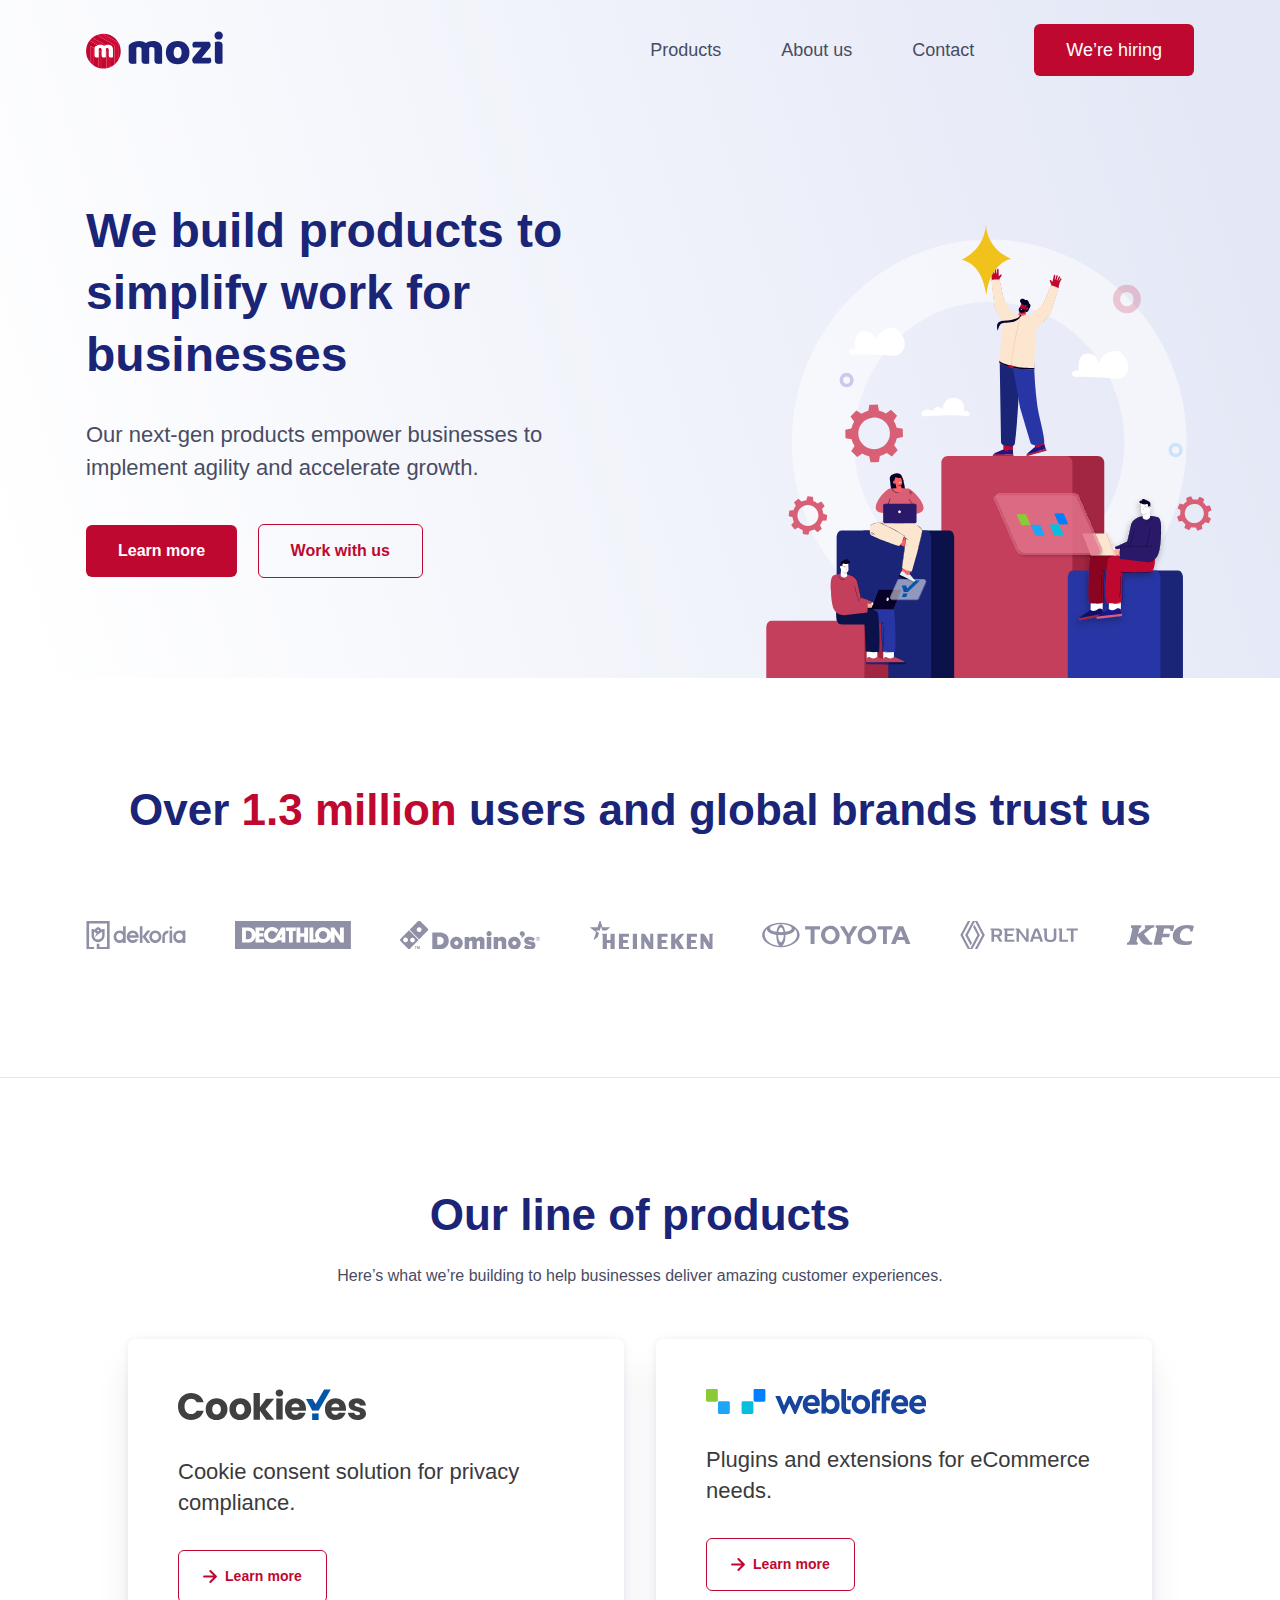
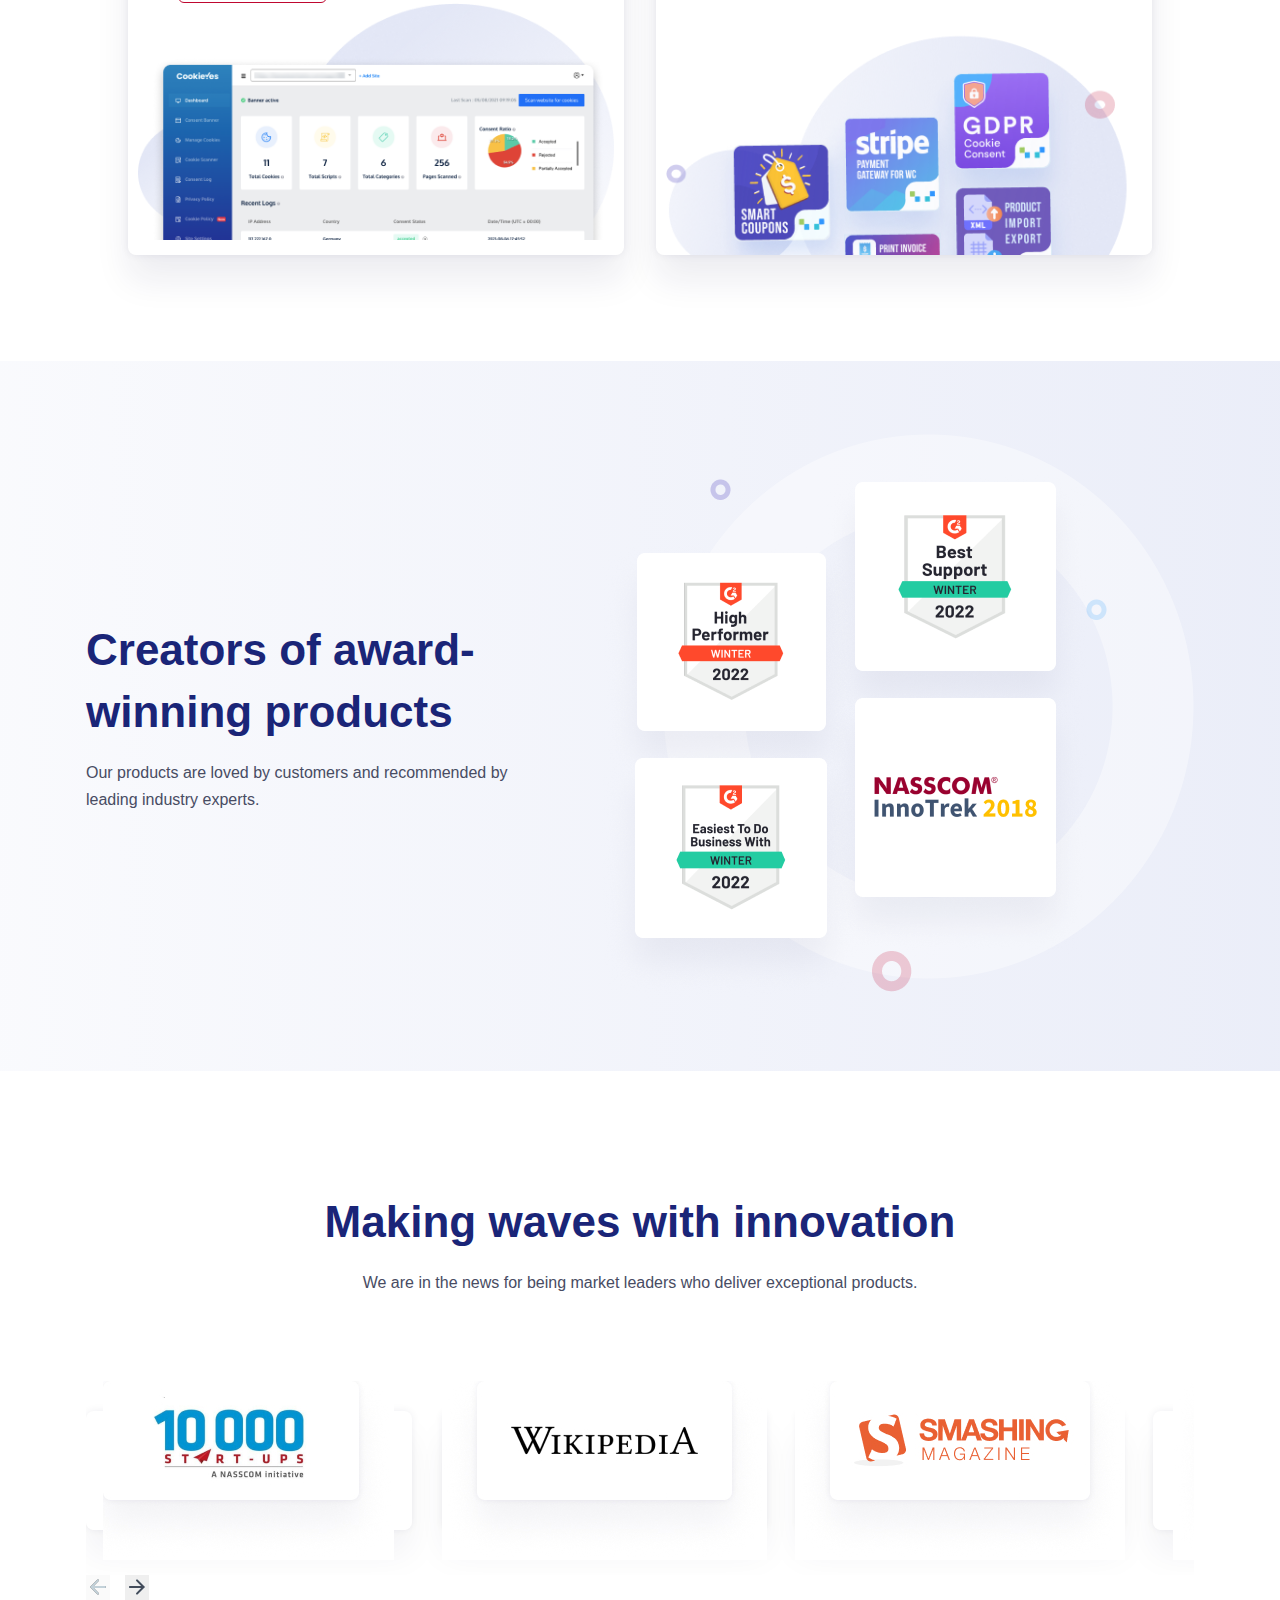
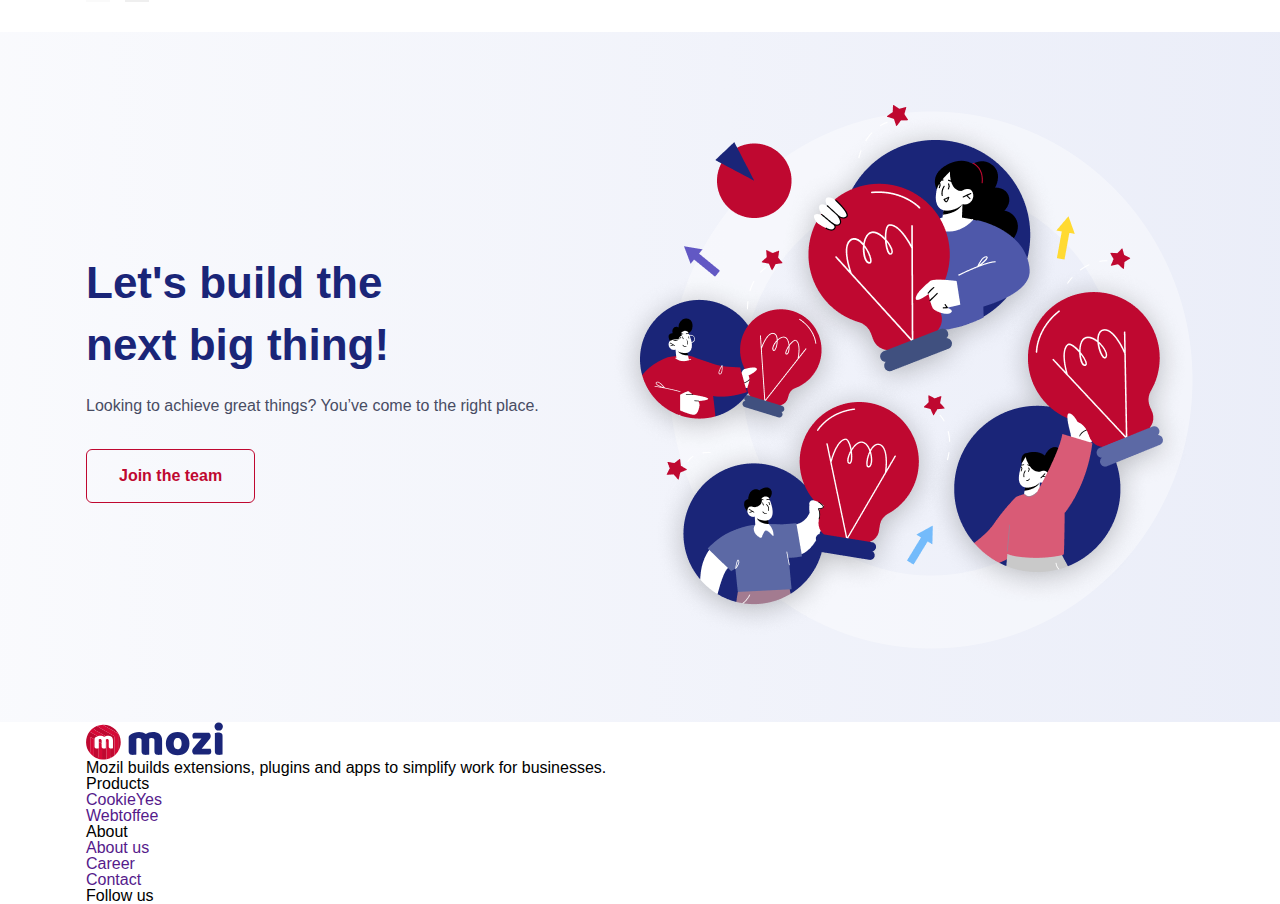
==== commit 3bd6adc6: "footer" ====
--- a/index.html
+++ b/index.html
@@ -173,49 +173,108 @@
                 <div class="swiper-slide"> <img src="./img/in2.jpg" alt="img"></div>
                 <div class="swiper-slide"> <img src="./img/in3.jpg" alt="img"></div>
                 <div class="swiper-slide"> <img src="./img/in4.jpg" alt="img"></div>
+                <div class="swiper-slide"> <img src="./img/in1.jpg" alt="img"></div>
+                <div class="swiper-slide"> <img src="./img/in2.jpg" alt="img"></div>
+                <div class="swiper-slide"> <img src="./img/in3.jpg" alt="img"></div>
             </div>
         </div>
         <div class="swiper__arrows">
-            <button class="swiper__arrows swiper__arrow-prev"><svg width="24" height="24" viewBox="0 0 24 24"
-                    fill="none" xmlns="http://www.w3.org/2000/svg">
+            <button class="swiper__arrow swiper__arrow-prev">
+                <svg width="24" height="24" viewBox="0 0 24 24" fill="none" xmlns="http://www.w3.org/2000/svg">
                     <path fill-rule="evenodd" clip-rule="evenodd"
-                        d="M11.2947 19.2947C11.6842 19.6842 12.3158 19.6842 12.7053 19.2947V19.2947C13.0946 18.9054 13.0949 18.2743 12.7059 17.8847L7.83 13L19 13C19.5523 13 20 12.5523 20 12V12C20 11.4477 19.5523 11 19 11L7.83 11L12.7059 6.11532C13.0949 5.72568 13.0946 5.0946 12.7053 4.70532V4.70532C12.3158 4.31578 11.6842 4.31578 11.2947 4.70532L4 12L11.2947 19.2947Z"
+                        d="M11.2947 19.2947C11.6842 19.6842 12.3158 19.6842 12.7053 19.2947C13.0946 18.9054 13.0949 18.2743 12.7059 17.8847L7.83 13L19 13C19.5523 13 20 12.5523 20 12C20 11.4477 19.5523 11 19 11L7.83 11L12.7059 6.11532C13.0949 5.72568 13.0946 5.0946 12.7053 4.70532C12.3158 4.31578 11.6842 4.31578 11.2947 4.70532L4 12L11.2947 19.2947Z"
                         fill="black" fill-opacity="0.7" />
                     <mask id="mask0_1_258198" style="mask-type:alpha" maskUnits="userSpaceOnUse" x="4" y="4" width="16"
                         height="16">
                         <path fill-rule="evenodd" clip-rule="evenodd"
-                            d="M11.2947 19.2947C11.6842 19.6842 12.3158 19.6842 12.7053 19.2947V19.2947C13.0946 18.9054 13.0949 18.2743 12.7059 17.8847L7.83 13L19 13C19.5523 13 20 12.5523 20 12V12C20 11.4477 19.5523 11 19 11L7.83 11L12.7059 6.11532C13.0949 5.72568 13.0946 5.0946 12.7053 4.70532V4.70532C12.3158 4.31578 11.6842 4.31578 11.2947 4.70532L4 12L11.2947 19.2947Z"
+                            d="M11.2947 19.2947C11.6842 19.6842 12.3158 19.6842 12.7053 19.2947C13.0946 18.9054 13.0949 18.2743 12.7059 17.8847L7.83 13L19 13C19.5523 13 20 12.5523 20 12C20 11.4477 19.5523 11 19 11L7.83 11L12.7059 6.11532C13.0949 5.72568 13.0946 5.0946 12.7053 4.70532C12.3158 4.31578 11.6842 4.31578 11.2947 4.70532L4 12L11.2947 19.2947Z"
                             fill="white" />
                     </mask>
                     <g mask="url(#mask0_1_258198)">
                         <rect x="24" y="24" width="24" height="24" transform="rotate(180 24 24)" fill="#C2D1D9" />
                     </g>
                 </svg>
-
-                <button class="swiper__arrows swiper__arrow-next">
-                    <svg width="24" height="24" viewBox="0 0 24 24" fill="none" xmlns="http://www.w3.org/2000/svg">
+            </button>
+
+            <button class="swiper__arrow swiper__arrow-next">
+                <svg width="24" height="24" viewBox="0 0 24 24" fill="none" xmlns="http://www.w3.org/2000/svg">
+                    <path fill-rule="evenodd" clip-rule="evenodd"
+                        d="M12.7053 19.2947C12.3158 19.6842 11.6842 19.6842 11.2947 19.2947C10.9054 18.9054 10.9051 18.2743 11.2941 17.8847L16.17 13L5 13C4.44771 13 4 12.5523 4 12C4 11.4477 4.44771 11 5 11L16.17 11L11.2941 6.11531C10.9051 5.72568 10.9054 5.0946 11.2947 4.70531C11.6842 4.31578 12.3158 4.31578 12.7053 4.70531L20 12L12.7053 19.2947Z"
+                        fill="#C2D1D9" />
+                    <mask id="mask0_1_258199" style="mask-type:alpha" maskUnits="userSpaceOnUse" x="4" y="4" width="16"
+                        height="16">
                         <path fill-rule="evenodd" clip-rule="evenodd"
                             d="M12.7053 19.2947C12.3158 19.6842 11.6842 19.6842 11.2947 19.2947C10.9054 18.9054 10.9051 18.2743 11.2941 17.8847L16.17 13L5 13C4.44771 13 4 12.5523 4 12C4 11.4477 4.44771 11 5 11L16.17 11L11.2941 6.11531C10.9051 5.72568 10.9054 5.0946 11.2947 4.70531C11.6842 4.31578 12.3158 4.31578 12.7053 4.70531L20 12L12.7053 19.2947Z"
-                            fill="#C2D1D9" />
-                        <mask id="mask0_1_258199" style="mask-type:alpha" maskUnits="userSpaceOnUse" x="4" y="4"
-                            width="16" height="16">
-                            <path fill-rule="evenodd" clip-rule="evenodd"
-                                d="M12.7053 19.2947C12.3158 19.6842 11.6842 19.6842 11.2947 19.2947C10.9054 18.9054 10.9051 18.2743 11.2941 17.8847L16.17 13L5 13C4.44771 13 4 12.5523 4 12C4 11.4477 4.44771 11 5 11L16.17 11L11.2941 6.11531C10.9051 5.72568 10.9054 5.0946 11.2947 4.70531C11.6842 4.31578 12.3158 4.31578 12.7053 4.70531L20 12L12.7053 19.2947Z"
-                                fill="white" />
-                        </mask>
-                        <g mask="url(#mask0_1_258199)">
-                            <rect x="24" y="24" width="24" height="24" transform="rotate(180 24 24)" fill="#424B5A" />
-                        </g>
-                    </svg>
-
-                </button>
+                            fill="white" />
+                    </mask>
+                    <g mask="url(#mask0_1_258199)">
+                        <rect x="24" y="24" width="24" height="24" transform="rotate(180 24 24)" fill="#424B5A" />
+                    </g>
+                </svg>
+
+            </button>
+        </div>
+    </div>
+</section>
+
+        <!-- Info 2 -->
+        <section class="section section__info">
+    <div class="container">
+        <div class="info">
+            <div class="info__item">
+                <h3 class="section__title">Let's build the next&nbsp;big thing!</h3>
+                <h4 class="section__subtitle">Looking to achieve great things? You’ve come to the right place.</h4>
+                <a href="#" class="btn__outline info__btn">Join the team</a>
+            </div>
+            <div class="info__item">
+                <img src="./img/info2.png" alt="img">
+            </div>
         </div>
     </div>
 </section>
     </main>
 
     <!-- Footer -->
-    
+    <footer>
+    <div class="container">
+        <div class="footer">
+            <div class="footer__item">
+                <a href="#" class="footer__logo"><img src="./img/logo.svg" alt="img"></a>
+            </div>
+            <p class="footer__text">Mozil builds extensions, plugins and apps to simplify work for businesses. </p>
+            <div class="footer__item">
+                <div class="footer__list">
+                    <div class="footer__lists-item">
+                        <div class="footer__list-title">Products</div>
+                        <ul class="footer__list">
+                            <li class="footer__list-item"><a href="" class="footer__link">CookieYes</a></li>
+                            <li class="footer__list-item"><a href="" class="footer__link">Webtoffee</a></li>
+                        </ul>
+                    </div>
+
+                    <div class="footer__lists-item">
+                        <div class="footer__list-title">About</div>
+                        <ul class="footer__list">
+                            <li class="footer__list-item"><a href="" class="footer__list-item--link">About us</a></li>
+                            <li class="footer__list-item"><a href="" class="footer__list-item--link">Career</a></li>
+                            <li class="footer__list-item"><a href="" class="footer__list-item--link">Contact</a></li>
+                        </ul>
+                    </div>
+
+                    <div class="footer__lists-item">
+                        <div class="footer__list-title">Follow us</div>
+                        <ul class="footer__social">
+                            <li class="footer__social-item"><a href="" class="footer__social-link"></a></li>
+                            <li class="footer__social-item"><a href="" class="footer__social-link"></a></li>
+                            <li class="footer__social-item"><a href="" class="footer__social-link"></a></li>
+                            <li class="footer__social-item"><a href="" class="footer__social-link"></a></li>
+                        </ul>
+                    </div>
+                </div>
+            </div>
+        </div>
+    </div>
+</footer>
 
 </body>
 
--- a/css/style.min.css
+++ b/css/style.min.css
@@ -1 +1 @@
-*{padding:0;margin:0;border:0}*,:after,:before{-webkit-box-sizing:border-box;box-sizing:border-box}aside,footer,header,nav,section{display:block}body{line-height:1;-ms-text-size-adjust:100%;-moz-text-size-adjust:100%;-webkit-text-size-adjust:100%}input::-ms-clear{display:none}button{cursor:pointer}button::-moz-focus-inner{padding:0;border:0}a,a:visited{text-decoration:none}a:hover{text-decoration:none}ul li{list-style:none}img{vertical-align:top}h1,h2,h3,h4,h5,h6{font-weight:inherit;font-size:inherit}.container{max-width:1148px;width:100%;margin:0 auto;padding:0 20px}body{font-family:Europa,sans-serif}body.locked{overflow:hidden}.btn{background:#bf0830;color:#fff;padding:14px 32px;border-radius:6px;font-size:16px;line-height:150%;font-weight:700;display:inline-block}.btn:hover{background:#d30834;-webkit-transition:.3s all ease;-o-transition:.3s all ease;transition:.3s all ease}.btn__outline{padding:14px 32px;border-radius:6px;font-size:16px;line-height:150%;font-weight:700;display:inline-block;border:1px solid #bf0830;color:#bf0830}.btn__outline:hover{color:#fff;background:#bf0830;-webkit-transition:.3s ease;-o-transition:.3s ease;transition:.3s ease}.section__title{font-style:normal;font-weight:700;font-size:44px;line-height:62px;color:#1a2578}.section__title.title__center{text-align:center}.section__title span{color:#bf0830}.section__subtitle{font-style:normal;font-weight:400;font-size:16px;line-height:27px;color:#484c63;margin-top:16px}.section__subtitle.subtitle__center{text-align:center}@-webkit-keyframes fade{0%{opacity:0}100%{opacity:1}}@keyframes fade{0%{opacity:0}100%{opacity:1}}nav{overflow:hidden}.navbar{display:-webkit-box;display:-ms-flexbox;display:flex;width:100%;-webkit-box-pack:justify;-ms-flex-pack:justify;justify-content:space-between;-webkit-box-align:center;-ms-flex-align:center;align-items:center;padding:24px 0}.menu{display:-webkit-box;display:-ms-flexbox;display:flex;-webkit-box-align:center;-ms-flex-align:center;align-items:center}.menu__item{margin-left:60px}.menu__item:last-child .menu__item-link{color:#fff}.menu__item-link{color:#484c63;font-style:normal;font-weight:400;font-size:18px;line-height:24px}.menu__item-link:hover{color:#bf0830;-webkit-transition:.3s all ease;-o-transition:.3s all ease;transition:.3s all ease}.burger{display:none;cursor:pointer}.hero__wrapper{background:-o-linear-gradient(197.09deg,#e3e7f6 3.68%,rgba(227,231,246,0) 97.82%);background:linear-gradient(252.91deg,#e3e7f6 3.68%,rgba(227,231,246,0) 97.82%)}.section__hero{padding:129px 0 210px 0;position:relative}.section__hero .main__img{position:absolute;bottom:0;right:75px}.hero{display:-webkit-box;display:-ms-flexbox;display:flex}.hero__item{-webkit-box-flex:0;-ms-flex:0 1 50%;flex:0 1 50%}.hero__item-title{font-weight:700;font-size:48px;line-height:62px;display:-webkit-box;display:-ms-flexbox;display:flex;-webkit-box-align:center;-ms-flex-align:center;align-items:center;color:#1a2578}.hero__item-text{font-style:normal;font-weight:400;font-size:22px;line-height:33px;color:#484c63;margin-top:32px}.hero__item-buttons{margin-top:20px}.hero__btn{margin-top:20px}.hero__btn:last-child{margin-left:16px}.section__brands{padding:101px 0 128px 0;border-bottom:1px solid rgba(197,203,226,.5)}.brands__title-brands{font-size:36px;line-height:57px}.brands{display:-webkit-box;display:-ms-flexbox;display:flex;-webkit-box-pack:justify;-ms-flex-pack:justify;justify-content:space-between;-webkit-box-align:center;-ms-flex-align:center;align-items:center;margin-top:60px}.brands__item{margin-top:20px}.hero__wrapper{background:-o-linear-gradient(197.09deg,#e3e7f6 3.68%,rgba(227,231,246,0) 97.82%);background:linear-gradient(252.91deg,#e3e7f6 3.68%,rgba(227,231,246,0) 97.82%)}.section__hero{padding:129px 0 210px 0;position:relative}.section__hero .main__img{position:absolute;bottom:0;right:75px}.hero{display:-webkit-box;display:-ms-flexbox;display:flex}.hero__item{-webkit-box-flex:0;-ms-flex:0 1 50%;flex:0 1 50%}.hero__item-title{font-weight:700;font-size:48px;line-height:62px;display:-webkit-box;display:-ms-flexbox;display:flex;-webkit-box-align:center;-ms-flex-align:center;align-items:center;color:#1a2578}.hero__item-text{font-style:normal;font-weight:400;font-size:22px;line-height:33px;color:#484c63;margin-top:32px}.hero__item-buttons{margin-top:20px}.hero__btn{margin-top:20px}.hero__btn:last-child{margin-left:16px}.section__info{padding:73px 0;background:-o-linear-gradient(181.48deg,#e3e7f6 -52.27%,rgba(227,231,246,0) 138.23%);background:linear-gradient(268.52deg,#e3e7f6 -52.27%,rgba(227,231,246,0) 138.23%)}.info{display:-webkit-box;display:-ms-flexbox;display:flex;-webkit-box-pack:justify;-ms-flex-pack:justify;justify-content:space-between;-webkit-box-align:center;-ms-flex-align:center;align-items:center}.info__item{-webkit-box-flex:0;-ms-flex:0 1 50%;flex:0 1 50%}.section__products{padding:106px 108px}.products{display:-webkit-box;display:-ms-flexbox;display:flex;gap:32px;-webkit-box-pack:center;-ms-flex-pack:center;justify-content:center}.products__item{-webkit-box-flex:0;-ms-flex:0 1 50%;flex:0 1 50%;-webkit-box-shadow:0 0 8px rgba(22,23,72,.07),0 25px 35px rgba(22,23,72,.08);box-shadow:0 0 8px rgba(22,23,72,.07),0 25px 35px rgba(22,23,72,.08);border-radius:8px;margin-top:97px;display:-webkit-box;display:-ms-flexbox;display:flex;-webkit-box-orient:vertical;-webkit-box-direction:normal;-ms-flex-direction:column;flex-direction:column}.products__item-text{font-style:normal;font-weight:400;font-size:24px;line-height:31px;margin-top:40px;color:#3a3a3c}.products__item-btn{display:-webkit-inline-box;display:-ms-inline-flexbox;display:inline-flex;padding:15px 24px;border:1px solid #bf0830;border-radius:6px;gap:8px;margin-top:32px}.products__item-btn:hover{background:#bf0830;-webkit-transition:.3s all ease;-o-transition:.3s all ease;transition:.3s all ease}.products__item-btn:hover span{color:#fff;-webkit-transition:.3s all ease;-o-transition:.3s all ease;transition:.3s all ease}.products__item-btn:hover path{stroke:#fff;-webkit-transition:.3s all ease;-o-transition:.3s all ease;transition:.3s all ease}.products__item-btn span{font-size:14px;font-weight:700;line-height:150%;display:-webkit-box;display:-ms-flexbox;display:flex;-webkit-box-align:center;-ms-flex-align:center;align-items:center;letter-spacing:.005em;color:#bf0830}.product__item-content{padding:62px 62px 0 62px}.product__item-footer{padding:0 10px}.product__item-footer img{max-width:100%;width:100%;height:auto}.section__innovation{padding-top:120px;padding-bottom:30px}.swiper__innovation{margin-top:70px}.swiper__innovation .swiper-slide{-webkit-box-shadow:0 0 8px rgba(22,23,72,.07),0 25px 35px rgba(22,23,72,.05);box-shadow:0 0 8px rgba(22,23,72,.07),0 25px 35px rgba(22,23,72,.05);border-radius:8px;display:-webkit-box;display:-ms-flexbox;display:flex;-webkit-box-pack:center;-ms-flex-pack:center;justify-content:center;-webkit-box-align:center;-ms-flex-align:center;align-items:center;height:119px}.swiper-wrapper{padding:45px 0;display:-webkit-box;display:-ms-flexbox;display:flex;-webkit-box-align:center;-ms-flex-align:center;align-items:center}.swiper__arrow-next{margin-left:8px}@font-face{font-family:swiper-icons;src:url("data:application/font-woff;charset=utf-8;base64, [base64]//wADZ2x5ZgAAAywAAADMAAAD2MHtryVoZWFkAAABbAAAADAAAAA2E2+eoWhoZWEAAAGcAAAAHwAAACQC9gDzaG10eAAAAigAAAAZAAAArgJkABFsb2NhAAAC0AAAAFoAAABaFQAUGG1heHAAAAG8AAAAHwAAACAAcABAbmFtZQAAA/gAAAE5AAACXvFdBwlwb3N0AAAFNAAAAGIAAACE5s74hXjaY2BkYGAAYpf5Hu/j+W2+MnAzMYDAzaX6QjD6/4//Bxj5GA8AuRwMYGkAPywL13jaY2BkYGA88P8Agx4j+/8fQDYfA1AEBWgDAIB2BOoAeNpjYGRgYNBh4GdgYgABEMnIABJzYNADCQAACWgAsQB42mNgYfzCOIGBlYGB0YcxjYGBwR1Kf2WQZGhhYGBiYGVmgAFGBiQQkOaawtDAoMBQxXjg/wEGPcYDDA4wNUA2CCgwsAAAO4EL6gAAeNpj2M0gyAACqxgGNWBkZ2D4/wMA+xkDdgAAAHjaY2BgYGaAYBkGRgYQiAHyGMF8FgYHIM3DwMHABGQrMOgyWDLEM1T9/w8UBfEMgLzE////P/5//f/V/xv+r4eaAAeMbAxwIUYmIMHEgKYAYjUcsDAwsLKxc3BycfPw8jEQA/[base64]/uznmfPFBNODM2K7MTQ45YEAZqGP81AmGGcF3iPqOop0r1SPTaTbVkfUe4HXj97wYE+yNwWYxwWu4v1ugWHgo3S1XdZEVqWM7ET0cfnLGxWfkgR42o2PvWrDMBSFj/IHLaF0zKjRgdiVMwScNRAoWUoH78Y2icB/yIY09An6AH2Bdu/UB+yxopYshQiEvnvu0dURgDt8QeC8PDw7Fpji3fEA4z/PEJ6YOB5hKh4dj3EvXhxPqH/SKUY3rJ7srZ4FZnh1PMAtPhwP6fl2PMJMPDgeQ4rY8YT6Gzao0eAEA409DuggmTnFnOcSCiEiLMgxCiTI6Cq5DZUd3Qmp10vO0LaLTd2cjN4fOumlc7lUYbSQcZFkutRG7g6JKZKy0RmdLY680CDnEJ+UMkpFFe1RN7nxdVpXrC4aTtnaurOnYercZg2YVmLN/d/gczfEimrE/fs/bOuq29Zmn8tloORaXgZgGa78yO9/cnXm2BpaGvq25Dv9S4E9+5SIc9PqupJKhYFSSl47+Qcr1mYNAAAAeNptw0cKwkAAAMDZJA8Q7OUJvkLsPfZ6zFVERPy8qHh2YER+3i/BP83vIBLLySsoKimrqKqpa2hp6+jq6RsYGhmbmJqZSy0sraxtbO3sHRydnEMU4uR6yx7JJXveP7WrDycAAAAAAAH//wACeNpjYGRgYOABYhkgZgJCZgZNBkYGLQZtIJsFLMYAAAw3ALgAeNolizEKgDAQBCchRbC2sFER0YD6qVQiBCv/H9ezGI6Z5XBAw8CBK/m5iQQVauVbXLnOrMZv2oLdKFa8Pjuru2hJzGabmOSLzNMzvutpB3N42mNgZGBg4GKQYzBhYMxJLMlj4GBgAYow/P/PAJJhLM6sSoWKfWCAAwDAjgbRAAB42mNgYGBkAIIbCZo5IPrmUn0hGA0AO8EFTQAA");font-weight:400;font-style:normal}:root{--swiper-theme-color:#007aff}.swiper{margin-left:auto;margin-right:auto;position:relative;overflow:hidden;list-style:none;padding:0;z-index:1}.swiper-vertical>.swiper-wrapper{-webkit-box-orient:vertical;-webkit-box-direction:normal;-ms-flex-direction:column;flex-direction:column}.swiper-wrapper{position:relative;width:100%;height:100%;z-index:1;display:-webkit-box;display:-ms-flexbox;display:flex;-webkit-transition-property:-webkit-transform;transition-property:-webkit-transform;-o-transition-property:transform;transition-property:transform;transition-property:transform,-webkit-transform;-webkit-box-sizing:content-box;box-sizing:content-box}.swiper-android .swiper-slide,.swiper-wrapper{-webkit-transform:translate3d(0,0,0);transform:translate3d(0,0,0)}.swiper-pointer-events{-ms-touch-action:pan-y;touch-action:pan-y}.swiper-pointer-events.swiper-vertical{-ms-touch-action:pan-x;touch-action:pan-x}.swiper-slide{-ms-flex-negative:0;flex-shrink:0;width:100%;height:100%;position:relative;-webkit-transition-property:-webkit-transform;transition-property:-webkit-transform;-o-transition-property:transform;transition-property:transform;transition-property:transform,-webkit-transform}.swiper-slide-invisible-blank{visibility:hidden}.swiper-autoheight,.swiper-autoheight .swiper-slide{height:auto}.swiper-autoheight .swiper-wrapper{-webkit-box-align:start;-ms-flex-align:start;align-items:flex-start;-webkit-transition-property:height,-webkit-transform;transition-property:height,-webkit-transform;-o-transition-property:transform,height;transition-property:transform,height;transition-property:transform,height,-webkit-transform}.swiper-3d,.swiper-3d.swiper-css-mode .swiper-wrapper{-webkit-perspective:1200px;perspective:1200px}.swiper-3d .swiper-cube-shadow,.swiper-3d .swiper-slide,.swiper-3d .swiper-slide-shadow,.swiper-3d .swiper-slide-shadow-bottom,.swiper-3d .swiper-slide-shadow-left,.swiper-3d .swiper-slide-shadow-right,.swiper-3d .swiper-slide-shadow-top,.swiper-3d .swiper-wrapper{-webkit-transform-style:preserve-3d;transform-style:preserve-3d}.swiper-3d .swiper-slide-shadow,.swiper-3d .swiper-slide-shadow-bottom,.swiper-3d .swiper-slide-shadow-left,.swiper-3d .swiper-slide-shadow-right,.swiper-3d .swiper-slide-shadow-top{position:absolute;left:0;top:0;width:100%;height:100%;pointer-events:none;z-index:10}.swiper-3d .swiper-slide-shadow{background:rgba(0,0,0,.15)}.swiper-3d .swiper-slide-shadow-left{background-image:-webkit-gradient(linear,right top,left top,from(rgba(0,0,0,.5)),to(rgba(0,0,0,0)));background-image:-o-linear-gradient(right,rgba(0,0,0,.5),rgba(0,0,0,0));background-image:linear-gradient(to left,rgba(0,0,0,.5),rgba(0,0,0,0))}.swiper-3d .swiper-slide-shadow-right{background-image:-webkit-gradient(linear,left top,right top,from(rgba(0,0,0,.5)),to(rgba(0,0,0,0)));background-image:-o-linear-gradient(left,rgba(0,0,0,.5),rgba(0,0,0,0));background-image:linear-gradient(to right,rgba(0,0,0,.5),rgba(0,0,0,0))}.swiper-3d .swiper-slide-shadow-top{background-image:-webkit-gradient(linear,left bottom,left top,from(rgba(0,0,0,.5)),to(rgba(0,0,0,0)));background-image:-o-linear-gradient(bottom,rgba(0,0,0,.5),rgba(0,0,0,0));background-image:linear-gradient(to top,rgba(0,0,0,.5),rgba(0,0,0,0))}.swiper-3d .swiper-slide-shadow-bottom{background-image:-webkit-gradient(linear,left top,left bottom,from(rgba(0,0,0,.5)),to(rgba(0,0,0,0)));background-image:-o-linear-gradient(top,rgba(0,0,0,.5),rgba(0,0,0,0));background-image:linear-gradient(to bottom,rgba(0,0,0,.5),rgba(0,0,0,0))}.swiper-css-mode>.swiper-wrapper{overflow:auto;scrollbar-width:none;-ms-overflow-style:none}.swiper-css-mode>.swiper-wrapper::-webkit-scrollbar{display:none}.swiper-css-mode>.swiper-wrapper>.swiper-slide{scroll-snap-align:start start}.swiper-horizontal.swiper-css-mode>.swiper-wrapper{-ms-scroll-snap-type:x mandatory;scroll-snap-type:x mandatory}.swiper-vertical.swiper-css-mode>.swiper-wrapper{-ms-scroll-snap-type:y mandatory;scroll-snap-type:y mandatory}.swiper-centered>.swiper-wrapper::before{content:"";-ms-flex-negative:0;flex-shrink:0;-webkit-box-ordinal-group:10000;-ms-flex-order:9999;order:9999}.swiper-centered.swiper-horizontal>.swiper-wrapper>.swiper-slide:first-child{-webkit-margin-start:var(--swiper-centered-offset-before);margin-inline-start:var(--swiper-centered-offset-before)}.swiper-centered.swiper-horizontal>.swiper-wrapper::before{height:100%;min-height:1px;width:var(--swiper-centered-offset-after)}.swiper-centered.swiper-vertical>.swiper-wrapper>.swiper-slide:first-child{-webkit-margin-before:var(--swiper-centered-offset-before);margin-block-start:var(--swiper-centered-offset-before)}.swiper-centered.swiper-vertical>.swiper-wrapper::before{width:100%;min-width:1px;height:var(--swiper-centered-offset-after)}.swiper-centered>.swiper-wrapper>.swiper-slide{scroll-snap-align:center center}.swiper-virtual.swiper-css-mode .swiper-wrapper::after{content:"";position:absolute;left:0;top:0;pointer-events:none}.swiper-virtual.swiper-css-mode.swiper-horizontal .swiper-wrapper::after{height:1px;width:var(--swiper-virtual-size)}.swiper-virtual.swiper-css-mode.swiper-vertical .swiper-wrapper::after{width:1px;height:var(--swiper-virtual-size)}:root{--swiper-navigation-size:44px}.swiper-button-next,.swiper-button-prev{position:absolute;top:50%;width:calc(var(--swiper-navigation-size)/ 44 * 27);height:var(--swiper-navigation-size);margin-top:calc(0px - var(--swiper-navigation-size)/ 2);z-index:10;cursor:pointer;display:-webkit-box;display:-ms-flexbox;display:flex;-webkit-box-align:center;-ms-flex-align:center;align-items:center;-webkit-box-pack:center;-ms-flex-pack:center;justify-content:center;color:var(--swiper-navigation-color,var(--swiper-theme-color))}.swiper-button-next.swiper-button-disabled,.swiper-button-prev.swiper-button-disabled{opacity:.35;cursor:auto;pointer-events:none}.swiper-button-next:after,.swiper-button-prev:after{font-family:swiper-icons;font-size:var(--swiper-navigation-size);text-transform:none!important;letter-spacing:0;text-transform:none;font-variant:initial;line-height:1}.swiper-button-prev,.swiper-rtl .swiper-button-next{left:10px;right:auto}.swiper-button-prev:after,.swiper-rtl .swiper-button-next:after{content:"prev"}.swiper-button-next,.swiper-rtl .swiper-button-prev{right:10px;left:auto}.swiper-button-next:after,.swiper-rtl .swiper-button-prev:after{content:"next"}.swiper-button-lock{display:none}.swiper-pagination{position:absolute;text-align:center;-webkit-transition:.3s opacity;-o-transition:.3s opacity;transition:.3s opacity;-webkit-transform:translate3d(0,0,0);transform:translate3d(0,0,0);z-index:10}.swiper-pagination.swiper-pagination-hidden{opacity:0}.swiper-horizontal>.swiper-pagination-bullets,.swiper-pagination-bullets.swiper-pagination-horizontal,.swiper-pagination-custom,.swiper-pagination-fraction{bottom:10px;left:0;width:100%}.swiper-pagination-bullets-dynamic{overflow:hidden;font-size:0}.swiper-pagination-bullets-dynamic .swiper-pagination-bullet{-webkit-transform:scale(.33);-ms-transform:scale(.33);transform:scale(.33);position:relative}.swiper-pagination-bullets-dynamic .swiper-pagination-bullet-active{-webkit-transform:scale(1);-ms-transform:scale(1);transform:scale(1)}.swiper-pagination-bullets-dynamic .swiper-pagination-bullet-active-main{-webkit-transform:scale(1);-ms-transform:scale(1);transform:scale(1)}.swiper-pagination-bullets-dynamic .swiper-pagination-bullet-active-prev{-webkit-transform:scale(.66);-ms-transform:scale(.66);transform:scale(.66)}.swiper-pagination-bullets-dynamic .swiper-pagination-bullet-active-prev-prev{-webkit-transform:scale(.33);-ms-transform:scale(.33);transform:scale(.33)}.swiper-pagination-bullets-dynamic .swiper-pagination-bullet-active-next{-webkit-transform:scale(.66);-ms-transform:scale(.66);transform:scale(.66)}.swiper-pagination-bullets-dynamic .swiper-pagination-bullet-active-next-next{-webkit-transform:scale(.33);-ms-transform:scale(.33);transform:scale(.33)}.swiper-pagination-bullet{width:var(--swiper-pagination-bullet-width,var(--swiper-pagination-bullet-size,8px));height:var(--swiper-pagination-bullet-height,var(--swiper-pagination-bullet-size,8px));display:inline-block;border-radius:50%;background:var(--swiper-pagination-bullet-inactive-color,#000);opacity:var(--swiper-pagination-bullet-inactive-opacity,.2)}button.swiper-pagination-bullet{border:none;margin:0;padding:0;-webkit-box-shadow:none;box-shadow:none;-webkit-appearance:none;-moz-appearance:none;appearance:none}.swiper-pagination-clickable .swiper-pagination-bullet{cursor:pointer}.swiper-pagination-bullet:only-child{display:none!important}.swiper-pagination-bullet-active{opacity:var(--swiper-pagination-bullet-opacity,1);background:var(--swiper-pagination-color,var(--swiper-theme-color))}.swiper-pagination-vertical.swiper-pagination-bullets,.swiper-vertical>.swiper-pagination-bullets{right:10px;top:50%;-webkit-transform:translate3d(0,-50%,0);transform:translate3d(0,-50%,0)}.swiper-pagination-vertical.swiper-pagination-bullets .swiper-pagination-bullet,.swiper-vertical>.swiper-pagination-bullets .swiper-pagination-bullet{margin:var(--swiper-pagination-bullet-vertical-gap,6px) 0;display:block}.swiper-pagination-vertical.swiper-pagination-bullets.swiper-pagination-bullets-dynamic,.swiper-vertical>.swiper-pagination-bullets.swiper-pagination-bullets-dynamic{top:50%;-webkit-transform:translateY(-50%);-ms-transform:translateY(-50%);transform:translateY(-50%);width:8px}.swiper-pagination-vertical.swiper-pagination-bullets.swiper-pagination-bullets-dynamic .swiper-pagination-bullet,.swiper-vertical>.swiper-pagination-bullets.swiper-pagination-bullets-dynamic .swiper-pagination-bullet{display:inline-block;-webkit-transition:.2s top,.2s -webkit-transform;transition:.2s top,.2s -webkit-transform;-o-transition:.2s transform,.2s top;transition:.2s transform,.2s top;transition:.2s transform,.2s top,.2s -webkit-transform}.swiper-horizontal>.swiper-pagination-bullets .swiper-pagination-bullet,.swiper-pagination-horizontal.swiper-pagination-bullets .swiper-pagination-bullet{margin:0 var(--swiper-pagination-bullet-horizontal-gap,4px)}.swiper-horizontal>.swiper-pagination-bullets.swiper-pagination-bullets-dynamic,.swiper-pagination-horizontal.swiper-pagination-bullets.swiper-pagination-bullets-dynamic{left:50%;-webkit-transform:translateX(-50%);-ms-transform:translateX(-50%);transform:translateX(-50%);white-space:nowrap}.swiper-horizontal>.swiper-pagination-bullets.swiper-pagination-bullets-dynamic .swiper-pagination-bullet,.swiper-pagination-horizontal.swiper-pagination-bullets.swiper-pagination-bullets-dynamic .swiper-pagination-bullet{-webkit-transition:.2s left,.2s -webkit-transform;transition:.2s left,.2s -webkit-transform;-o-transition:.2s transform,.2s left;transition:.2s transform,.2s left;transition:.2s transform,.2s left,.2s -webkit-transform}.swiper-horizontal.swiper-rtl>.swiper-pagination-bullets-dynamic .swiper-pagination-bullet{-webkit-transition:.2s right,.2s -webkit-transform;transition:.2s right,.2s -webkit-transform;-o-transition:.2s transform,.2s right;transition:.2s transform,.2s right;transition:.2s transform,.2s right,.2s -webkit-transform}.swiper-pagination-progressbar{background:rgba(0,0,0,.25);position:absolute}.swiper-pagination-progressbar .swiper-pagination-progressbar-fill{background:var(--swiper-pagination-color,var(--swiper-theme-color));position:absolute;left:0;top:0;width:100%;height:100%;-webkit-transform:scale(0);-ms-transform:scale(0);transform:scale(0);-webkit-transform-origin:left top;-ms-transform-origin:left top;transform-origin:left top}.swiper-rtl .swiper-pagination-progressbar .swiper-pagination-progressbar-fill{-webkit-transform-origin:right top;-ms-transform-origin:right top;transform-origin:right top}.swiper-horizontal>.swiper-pagination-progressbar,.swiper-pagination-progressbar.swiper-pagination-horizontal,.swiper-pagination-progressbar.swiper-pagination-vertical.swiper-pagination-progressbar-opposite,.swiper-vertical>.swiper-pagination-progressbar.swiper-pagination-progressbar-opposite{width:100%;height:4px;left:0;top:0}.swiper-horizontal>.swiper-pagination-progressbar.swiper-pagination-progressbar-opposite,.swiper-pagination-progressbar.swiper-pagination-horizontal.swiper-pagination-progressbar-opposite,.swiper-pagination-progressbar.swiper-pagination-vertical,.swiper-vertical>.swiper-pagination-progressbar{width:4px;height:100%;left:0;top:0}.swiper-pagination-lock{display:none}.swiper-scrollbar{border-radius:10px;position:relative;-ms-touch-action:none;background:rgba(0,0,0,.1)}.swiper-horizontal>.swiper-scrollbar{position:absolute;left:1%;bottom:3px;z-index:50;height:5px;width:98%}.swiper-vertical>.swiper-scrollbar{position:absolute;right:3px;top:1%;z-index:50;width:5px;height:98%}.swiper-scrollbar-drag{height:100%;width:100%;position:relative;background:rgba(0,0,0,.5);border-radius:10px;left:0;top:0}.swiper-scrollbar-cursor-drag{cursor:move}.swiper-scrollbar-lock{display:none}.swiper-zoom-container{width:100%;height:100%;display:-webkit-box;display:-ms-flexbox;display:flex;-webkit-box-pack:center;-ms-flex-pack:center;justify-content:center;-webkit-box-align:center;-ms-flex-align:center;align-items:center;text-align:center}.swiper-zoom-container>canvas,.swiper-zoom-container>img,.swiper-zoom-container>svg{max-width:100%;max-height:100%;-o-object-fit:contain;object-fit:contain}.swiper-slide-zoomed{cursor:move}.swiper-lazy-preloader{width:42px;height:42px;position:absolute;left:50%;top:50%;margin-left:-21px;margin-top:-21px;z-index:10;-webkit-transform-origin:50%;-ms-transform-origin:50%;transform-origin:50%;-webkit-animation:swiper-preloader-spin 1s infinite linear;animation:swiper-preloader-spin 1s infinite linear;-webkit-box-sizing:border-box;box-sizing:border-box;border:4px solid var(--swiper-preloader-color,var(--swiper-theme-color));border-radius:50%;border-top-color:transparent}.swiper-lazy-preloader-white{--swiper-preloader-color:#fff}.swiper-lazy-preloader-black{--swiper-preloader-color:#000}@-webkit-keyframes swiper-preloader-spin{100%{-webkit-transform:rotate(360deg);transform:rotate(360deg)}}@keyframes swiper-preloader-spin{100%{-webkit-transform:rotate(360deg);transform:rotate(360deg)}}.swiper .swiper-notification{position:absolute;left:0;top:0;pointer-events:none;opacity:0;z-index:-1000}.swiper-free-mode>.swiper-wrapper{-webkit-transition-timing-function:ease-out;-o-transition-timing-function:ease-out;transition-timing-function:ease-out;margin:0 auto}.swiper-grid>.swiper-wrapper{-ms-flex-wrap:wrap;flex-wrap:wrap}.swiper-grid-column>.swiper-wrapper{-ms-flex-wrap:wrap;flex-wrap:wrap;-webkit-box-orient:vertical;-webkit-box-direction:normal;-ms-flex-direction:column;flex-direction:column}.swiper-fade.swiper-free-mode .swiper-slide{-webkit-transition-timing-function:ease-out;-o-transition-timing-function:ease-out;transition-timing-function:ease-out}.swiper-fade .swiper-slide{pointer-events:none;-webkit-transition-property:opacity;-o-transition-property:opacity;transition-property:opacity}.swiper-fade .swiper-slide .swiper-slide{pointer-events:none}.swiper-fade .swiper-slide-active,.swiper-fade .swiper-slide-active .swiper-slide-active{pointer-events:auto}.swiper-cube{overflow:visible}.swiper-cube .swiper-slide{pointer-events:none;-webkit-backface-visibility:hidden;backface-visibility:hidden;z-index:1;visibility:hidden;-webkit-transform-origin:0 0;-ms-transform-origin:0 0;transform-origin:0 0;width:100%;height:100%}.swiper-cube .swiper-slide .swiper-slide{pointer-events:none}.swiper-cube.swiper-rtl .swiper-slide{-webkit-transform-origin:100% 0;-ms-transform-origin:100% 0;transform-origin:100% 0}.swiper-cube .swiper-slide-active,.swiper-cube .swiper-slide-active .swiper-slide-active{pointer-events:auto}.swiper-cube .swiper-slide-active,.swiper-cube .swiper-slide-next,.swiper-cube .swiper-slide-next+.swiper-slide,.swiper-cube .swiper-slide-prev{pointer-events:auto;visibility:visible}.swiper-cube .swiper-slide-shadow-bottom,.swiper-cube .swiper-slide-shadow-left,.swiper-cube .swiper-slide-shadow-right,.swiper-cube .swiper-slide-shadow-top{z-index:0;-webkit-backface-visibility:hidden;backface-visibility:hidden}.swiper-cube .swiper-cube-shadow{position:absolute;left:0;bottom:0;width:100%;height:100%;opacity:.6;z-index:0}.swiper-cube .swiper-cube-shadow:before{content:"";background:#000;position:absolute;left:0;top:0;bottom:0;right:0;-webkit-filter:blur(50px);filter:blur(50px)}.swiper-flip{overflow:visible}.swiper-flip .swiper-slide{pointer-events:none;-webkit-backface-visibility:hidden;backface-visibility:hidden;z-index:1}.swiper-flip .swiper-slide .swiper-slide{pointer-events:none}.swiper-flip .swiper-slide-active,.swiper-flip .swiper-slide-active .swiper-slide-active{pointer-events:auto}.swiper-flip .swiper-slide-shadow-bottom,.swiper-flip .swiper-slide-shadow-left,.swiper-flip .swiper-slide-shadow-right,.swiper-flip .swiper-slide-shadow-top{z-index:0;-webkit-backface-visibility:hidden;backface-visibility:hidden}.swiper-creative .swiper-slide{-webkit-backface-visibility:hidden;backface-visibility:hidden;overflow:hidden;-webkit-transition-property:opacity,height,-webkit-transform;transition-property:opacity,height,-webkit-transform;-o-transition-property:transform,opacity,height;transition-property:transform,opacity,height;transition-property:transform,opacity,height,-webkit-transform}.swiper-cards{overflow:visible}.swiper-cards .swiper-slide{-webkit-transform-origin:center bottom;-ms-transform-origin:center bottom;transform-origin:center bottom;-webkit-backface-visibility:hidden;backface-visibility:hidden;overflow:hidden}@media (max-width:1449.98px){.section__hero{padding:100px 0}.section__hero .main__img{max-width:600px;right:0}.section__hero{padding:100px 0}.section__hero .main__img{max-width:600px;right:0}.products__item{margin-top:50px}.products__item-text{margin-top:30px;font-size:22px}.product__item-content{padding:50px 50px 0 50px}}@media (max-width:991.98px){.container{max-width:970px}.btn{padding:12px 26px}.btn__outline{padding:12px 26px}.section{padding:75px 0}.section__title{font-size:32px;line-height:50px}.logo img{max-width:150px}.menu__item{margin-left:30px}.menu__item-link{font-size:16px}.section__hero{padding:50px 0 275px 0}.section__hero .main__img{max-width:400px;right:0}.hero__item{-webkit-box-flex:1;-ms-flex:1 1 100px;flex:1 1 100px}.hero__item-title{font-size:38px;line-height:48px}.hero__item-text{margin-top:25px;text-align:center}.hero__item-buttons{display:-webkit-box;display:-ms-flexbox;display:flex;-webkit-box-pack:center;-ms-flex-pack:center;justify-content:center}.brands{-ms-flex-wrap:wrap;flex-wrap:wrap;gap:20px;-webkit-box-pack:center;-ms-flex-pack:center;justify-content:center;margin-top:20px}.brands__item{display:-webkit-box;display:-ms-flexbox;display:flex;-webkit-box-flex:0;-ms-flex:0 0 20px;flex:0 0 20px;-webkit-box-pack:center;-ms-flex-pack:center;justify-content:center}.section__hero{padding:50px 0 275px 0}.section__hero .main__img{max-width:400px;right:0}.hero__item{-webkit-box-flex:1;-ms-flex:1 1 100px;flex:1 1 100px}.hero__item-title{font-size:38px;line-height:48px}.hero__item-text{margin-top:25px;text-align:center}.hero__item-buttons{display:-webkit-box;display:-ms-flexbox;display:flex;-webkit-box-pack:center;-ms-flex-pack:center;justify-content:center}.info{-ms-flex-wrap:wrap;flex-wrap:wrap}.info__item img{max-width:100%;width:100%;height:auto}.products__item-logo img{max-width:150px}.swiper__innovation{margin-top:0}}@media (max-width:767.98px){.container{max-width:740px}.section{padding:50px 0}.section__title{font-size:26px;line-height:42px}.menu__item:last-child .menu__item-link{background:0 0;padding:0}.menu__item-link{font-size:22px}.section__hero .main__img{max-width:300px}.hero__item-title{font-size:32px;line-height:42px}.hero__item-text{font-size:18px;line-height:24px}.brands__item{-webkit-box-flex:0;-ms-flex:0 0 30px;flex:0 0 30px;margin-top:0}.section__hero .main__img{max-width:300px}.hero__item-title{font-size:32px;line-height:42px}.hero__item-text{font-size:18px;line-height:24px}.info__item{-webkit-box-flex:1;-ms-flex:1 1 100%;flex:1 1 100%;display:-webkit-box;display:-ms-flexbox;display:flex;-webkit-box-align:center;-ms-flex-align:center;align-items:center;-webkit-box-orient:vertical;-webkit-box-direction:normal;-ms-flex-direction:column;flex-direction:column;text-align:center}.info__item img{max-width:450px;margin-top:35px}.products{-ms-flex-wrap:wrap;flex-wrap:wrap;gap:0}.products__item{-webkit-box-flex:0;-ms-flex:0 0 100%;flex:0 0 100%;margin-top:25px}.products__item-text{font-size:18px;margin-top:20px;line-height:130%}.products__item-btn{padding:12px 18px;margin-top:25px}.product__item-content{padding:30px 30px 0 30px}}@media screen and (max-width:767.98px){.menu{position:fixed;background:#131418;left:0;top:0;height:100vh;width:100vw;display:none}.menu.active{display:-webkit-box;display:-ms-flexbox;display:flex;left:0;top:0;height:100vh;width:100vw;-webkit-box-orient:vertical;-webkit-box-direction:normal;-ms-flex-direction:column;flex-direction:column;pointer-events:all;-webkit-box-pack:center;-ms-flex-pack:center;justify-content:center;-webkit-box-align:center;-ms-flex-align:center;align-items:center;z-index:22;-webkit-animation:fade .1s linear;animation:fade .1s linear}.burger{display:block;position:relative;height:20px;width:30px;z-index:102;cursor:pointer}.burger.active-burger:before{background:#fff;-webkit-transform:rotate(45deg);-ms-transform:rotate(45deg);transform:rotate(45deg);-webkit-transition:cubic-bezier(.785,.135,.15,.86) .3s all;-o-transition:cubic-bezier(.785,.135,.15,.86) .3s all;transition:cubic-bezier(.785,.135,.15,.86) .3s all;top:8px}.burger.active-burger:after{background:#fff;-webkit-transform:rotate(-45deg);-ms-transform:rotate(-45deg);transform:rotate(-45deg);bottom:10px;-webkit-transition:cubic-bezier(.785,.135,.15,.86) .3s all;-o-transition:cubic-bezier(.785,.135,.15,.86) .3s all;transition:cubic-bezier(.785,.135,.15,.86) .3s all}.burger.active-burger span{-webkit-transform:scale(0);-ms-transform:scale(0);transform:scale(0)}.burger:after,.burger:before{content:"";position:absolute;height:2px;width:100%;background:#bf0830;-webkit-transition:cubic-bezier(.785,.135,.15,.86) .3s all;-o-transition:cubic-bezier(.785,.135,.15,.86) .3s all;transition:cubic-bezier(.785,.135,.15,.86) .3s all}.burger:before{top:0}.burger::after{bottom:0}.burger span{position:absolute;top:9px;right:0;width:100%;background:#bf0830;height:2px;-webkit-transform:scale(1);-ms-transform:scale(1);transform:scale(1);-webkit-transition:cubic-bezier(.785,.135,.15,.86) .3s all;-o-transition:cubic-bezier(.785,.135,.15,.86) .3s all;transition:cubic-bezier(.785,.135,.15,.86) .3s all}.menu__item{margin-top:30px;margin-left:0}.menu__item-link{color:#fff}}@media (max-width:479.98px){.container{max-width:none}.section__title{font-size:28px;line-height:34px}.section__hero{padding:35px 0 250px 0}.hero__item-buttons{-webkit-box-orient:vertical;-webkit-box-direction:normal;-ms-flex-direction:column;flex-direction:column;margin-top:0}.hero__btn{display:-webkit-box;display:-ms-flexbox;display:flex;-webkit-box-pack:center;-ms-flex-pack:center;justify-content:center;margin-top:10px}.hero__btn:last-child{margin-left:0}.section__hero{padding:35px 0 250px 0}.hero__item-buttons{-webkit-box-orient:vertical;-webkit-box-direction:normal;-ms-flex-direction:column;flex-direction:column;margin-top:0}.hero__btn{display:-webkit-box;display:-ms-flexbox;display:flex;-webkit-box-pack:center;-ms-flex-pack:center;justify-content:center;margin-top:10px}.hero__btn:last-child{margin-left:0}}+*{padding:0;margin:0;border:0}*,:after,:before{-webkit-box-sizing:border-box;box-sizing:border-box}aside,footer,header,nav,section{display:block}body{line-height:1;-ms-text-size-adjust:100%;-moz-text-size-adjust:100%;-webkit-text-size-adjust:100%}input::-ms-clear{display:none}button{cursor:pointer}button::-moz-focus-inner{padding:0;border:0}a,a:visited{text-decoration:none}a:hover{text-decoration:none}ul li{list-style:none}img{vertical-align:top}h1,h2,h3,h4,h5,h6{font-weight:inherit;font-size:inherit}.container{max-width:1148px;width:100%;margin:0 auto;padding:0 20px}body{font-family:Europa,sans-serif}body.locked{overflow:hidden}.btn{background:#bf0830;color:#fff;padding:14px 32px;border-radius:6px;font-size:16px;line-height:150%;font-weight:700;display:inline-block}.btn:hover{background:#d30834;-webkit-transition:.3s all ease;-o-transition:.3s all ease;transition:.3s all ease}.btn__outline{padding:14px 32px;border-radius:6px;font-size:16px;line-height:150%;font-weight:700;display:inline-block;border:1px solid #bf0830;color:#bf0830}.btn__outline:hover{color:#fff;background:#bf0830;-webkit-transition:.3s ease;-o-transition:.3s ease;transition:.3s ease}.section__title{font-style:normal;font-weight:700;font-size:44px;line-height:62px;color:#1a2578}.section__title.title__center{text-align:center}.section__title span{color:#bf0830}.section__subtitle{font-style:normal;font-weight:400;font-size:16px;line-height:27px;color:#484c63;margin-top:16px}.section__subtitle.subtitle__center{text-align:center}@-webkit-keyframes fade{0%{opacity:0}100%{opacity:1}}@keyframes fade{0%{opacity:0}100%{opacity:1}}nav{overflow:hidden}.navbar{display:-webkit-box;display:-ms-flexbox;display:flex;width:100%;-webkit-box-pack:justify;-ms-flex-pack:justify;justify-content:space-between;-webkit-box-align:center;-ms-flex-align:center;align-items:center;padding:24px 0}.menu{display:-webkit-box;display:-ms-flexbox;display:flex;-webkit-box-align:center;-ms-flex-align:center;align-items:center}.menu__item{margin-left:60px}.menu__item:last-child .menu__item-link{color:#fff}.menu__item-link{color:#484c63;font-style:normal;font-weight:400;font-size:18px;line-height:24px}.menu__item-link:hover{color:#bf0830;-webkit-transition:.3s all ease;-o-transition:.3s all ease;transition:.3s all ease}.burger{display:none;cursor:pointer}.hero__wrapper{background:-o-linear-gradient(197.09deg,#e3e7f6 3.68%,rgba(227,231,246,0) 97.82%);background:linear-gradient(252.91deg,#e3e7f6 3.68%,rgba(227,231,246,0) 97.82%)}.section__hero{padding:129px 0 210px 0;position:relative}.section__hero .main__img{position:absolute;bottom:0;right:75px}.hero{display:-webkit-box;display:-ms-flexbox;display:flex}.hero__item{-webkit-box-flex:0;-ms-flex:0 1 50%;flex:0 1 50%}.hero__item-title{font-weight:700;font-size:48px;line-height:62px;display:-webkit-box;display:-ms-flexbox;display:flex;-webkit-box-align:center;-ms-flex-align:center;align-items:center;color:#1a2578}.hero__item-text{font-style:normal;font-weight:400;font-size:22px;line-height:33px;color:#484c63;margin-top:32px}.hero__item-buttons{margin-top:20px}.hero__btn{margin-top:20px}.hero__btn:last-child{margin-left:16px}.section__brands{padding:101px 0 128px 0;border-bottom:1px solid rgba(197,203,226,.5)}.brands__title-brands{font-size:36px;line-height:57px}.brands{display:-webkit-box;display:-ms-flexbox;display:flex;-webkit-box-pack:justify;-ms-flex-pack:justify;justify-content:space-between;-webkit-box-align:center;-ms-flex-align:center;align-items:center;margin-top:60px}.brands__item{margin-top:20px}.hero__wrapper{background:-o-linear-gradient(197.09deg,#e3e7f6 3.68%,rgba(227,231,246,0) 97.82%);background:linear-gradient(252.91deg,#e3e7f6 3.68%,rgba(227,231,246,0) 97.82%)}.section__hero{padding:129px 0 210px 0;position:relative}.section__hero .main__img{position:absolute;bottom:0;right:75px}.hero{display:-webkit-box;display:-ms-flexbox;display:flex}.hero__item{-webkit-box-flex:0;-ms-flex:0 1 50%;flex:0 1 50%}.hero__item-title{font-weight:700;font-size:48px;line-height:62px;display:-webkit-box;display:-ms-flexbox;display:flex;-webkit-box-align:center;-ms-flex-align:center;align-items:center;color:#1a2578}.hero__item-text{font-style:normal;font-weight:400;font-size:22px;line-height:33px;color:#484c63;margin-top:32px}.hero__item-buttons{margin-top:20px}.hero__btn{margin-top:20px}.hero__btn:last-child{margin-left:16px}.section__info{padding:73px 0;background:-o-linear-gradient(181.48deg,#e3e7f6 -52.27%,rgba(227,231,246,0) 138.23%);background:linear-gradient(268.52deg,#e3e7f6 -52.27%,rgba(227,231,246,0) 138.23%)}.info{display:-webkit-box;display:-ms-flexbox;display:flex;-webkit-box-pack:justify;-ms-flex-pack:justify;justify-content:space-between;-webkit-box-align:center;-ms-flex-align:center;align-items:center;gap:50px}.info__item{-webkit-box-flex:0;-ms-flex:0 1 50%;flex:0 1 50%}.info__btn{margin-top:30px}footer{display:block}.section__products{padding:106px 108px}.products{display:-webkit-box;display:-ms-flexbox;display:flex;gap:32px;-webkit-box-pack:center;-ms-flex-pack:center;justify-content:center}.products__item{-webkit-box-flex:0;-ms-flex:0 1 50%;flex:0 1 50%;-webkit-box-shadow:0 0 8px rgba(22,23,72,.07),0 25px 35px rgba(22,23,72,.08);box-shadow:0 0 8px rgba(22,23,72,.07),0 25px 35px rgba(22,23,72,.08);border-radius:8px;margin-top:97px;display:-webkit-box;display:-ms-flexbox;display:flex;-webkit-box-orient:vertical;-webkit-box-direction:normal;-ms-flex-direction:column;flex-direction:column}.products__item-text{font-style:normal;font-weight:400;font-size:24px;line-height:31px;margin-top:40px;color:#3a3a3c}.products__item-btn{display:-webkit-inline-box;display:-ms-inline-flexbox;display:inline-flex;padding:15px 24px;border:1px solid #bf0830;border-radius:6px;gap:8px;margin-top:32px}.products__item-btn:hover{background:#bf0830;-webkit-transition:.3s all ease;-o-transition:.3s all ease;transition:.3s all ease}.products__item-btn:hover span{color:#fff;-webkit-transition:.3s all ease;-o-transition:.3s all ease;transition:.3s all ease}.products__item-btn:hover path{stroke:#fff;-webkit-transition:.3s all ease;-o-transition:.3s all ease;transition:.3s all ease}.products__item-btn span{font-size:14px;font-weight:700;line-height:150%;display:-webkit-box;display:-ms-flexbox;display:flex;-webkit-box-align:center;-ms-flex-align:center;align-items:center;letter-spacing:.005em;color:#bf0830}.product__item-content{padding:62px 62px 0 62px}.product__item-footer{padding:0 10px}.product__item-footer img{max-width:100%;width:100%;height:auto}.section__innovation{padding-top:120px;padding-bottom:30px}.swiper__innovation{margin-top:70px}.swiper__innovation .swiper-slide{-webkit-box-shadow:0 0 8px rgba(22,23,72,.07),0 25px 35px rgba(22,23,72,.05);box-shadow:0 0 8px rgba(22,23,72,.07),0 25px 35px rgba(22,23,72,.05);border-radius:8px;display:-webkit-box;display:-ms-flexbox;display:flex;-webkit-box-pack:center;-ms-flex-pack:center;justify-content:center;-webkit-box-align:center;-ms-flex-align:center;align-items:center;height:119px}.swiper-wrapper{padding:45px 0;display:-webkit-box;display:-ms-flexbox;display:flex;-webkit-box-align:center;-ms-flex-align:center;align-items:center}.swiper__arrows{display:-webkit-box;display:-ms-flexbox;display:flex;-webkit-box-align:center;-ms-flex-align:center;align-items:center}.swiper__arrow-next{margin-left:15px}@font-face{font-family:swiper-icons;src:url("data:application/font-woff;charset=utf-8;base64, [base64]//wADZ2x5ZgAAAywAAADMAAAD2MHtryVoZWFkAAABbAAAADAAAAA2E2+eoWhoZWEAAAGcAAAAHwAAACQC9gDzaG10eAAAAigAAAAZAAAArgJkABFsb2NhAAAC0AAAAFoAAABaFQAUGG1heHAAAAG8AAAAHwAAACAAcABAbmFtZQAAA/gAAAE5AAACXvFdBwlwb3N0AAAFNAAAAGIAAACE5s74hXjaY2BkYGAAYpf5Hu/j+W2+MnAzMYDAzaX6QjD6/4//Bxj5GA8AuRwMYGkAPywL13jaY2BkYGA88P8Agx4j+/8fQDYfA1AEBWgDAIB2BOoAeNpjYGRgYNBh4GdgYgABEMnIABJzYNADCQAACWgAsQB42mNgYfzCOIGBlYGB0YcxjYGBwR1Kf2WQZGhhYGBiYGVmgAFGBiQQkOaawtDAoMBQxXjg/wEGPcYDDA4wNUA2CCgwsAAAO4EL6gAAeNpj2M0gyAACqxgGNWBkZ2D4/wMA+xkDdgAAAHjaY2BgYGaAYBkGRgYQiAHyGMF8FgYHIM3DwMHABGQrMOgyWDLEM1T9/w8UBfEMgLzE////P/5//f/V/xv+r4eaAAeMbAxwIUYmIMHEgKYAYjUcsDAwsLKxc3BycfPw8jEQA/[base64]/uznmfPFBNODM2K7MTQ45YEAZqGP81AmGGcF3iPqOop0r1SPTaTbVkfUe4HXj97wYE+yNwWYxwWu4v1ugWHgo3S1XdZEVqWM7ET0cfnLGxWfkgR42o2PvWrDMBSFj/IHLaF0zKjRgdiVMwScNRAoWUoH78Y2icB/yIY09An6AH2Bdu/UB+yxopYshQiEvnvu0dURgDt8QeC8PDw7Fpji3fEA4z/PEJ6YOB5hKh4dj3EvXhxPqH/SKUY3rJ7srZ4FZnh1PMAtPhwP6fl2PMJMPDgeQ4rY8YT6Gzao0eAEA409DuggmTnFnOcSCiEiLMgxCiTI6Cq5DZUd3Qmp10vO0LaLTd2cjN4fOumlc7lUYbSQcZFkutRG7g6JKZKy0RmdLY680CDnEJ+UMkpFFe1RN7nxdVpXrC4aTtnaurOnYercZg2YVmLN/d/gczfEimrE/fs/bOuq29Zmn8tloORaXgZgGa78yO9/cnXm2BpaGvq25Dv9S4E9+5SIc9PqupJKhYFSSl47+Qcr1mYNAAAAeNptw0cKwkAAAMDZJA8Q7OUJvkLsPfZ6zFVERPy8qHh2YER+3i/BP83vIBLLySsoKimrqKqpa2hp6+jq6RsYGhmbmJqZSy0sraxtbO3sHRydnEMU4uR6yx7JJXveP7WrDycAAAAAAAH//wACeNpjYGRgYOABYhkgZgJCZgZNBkYGLQZtIJsFLMYAAAw3ALgAeNolizEKgDAQBCchRbC2sFER0YD6qVQiBCv/H9ezGI6Z5XBAw8CBK/m5iQQVauVbXLnOrMZv2oLdKFa8Pjuru2hJzGabmOSLzNMzvutpB3N42mNgZGBg4GKQYzBhYMxJLMlj4GBgAYow/P/PAJJhLM6sSoWKfWCAAwDAjgbRAAB42mNgYGBkAIIbCZo5IPrmUn0hGA0AO8EFTQAA");font-weight:400;font-style:normal}:root{--swiper-theme-color:#007aff}.swiper{margin-left:auto;margin-right:auto;position:relative;overflow:hidden;list-style:none;padding:0;z-index:1}.swiper-vertical>.swiper-wrapper{-webkit-box-orient:vertical;-webkit-box-direction:normal;-ms-flex-direction:column;flex-direction:column}.swiper-wrapper{position:relative;width:100%;height:100%;z-index:1;display:-webkit-box;display:-ms-flexbox;display:flex;-webkit-transition-property:-webkit-transform;transition-property:-webkit-transform;-o-transition-property:transform;transition-property:transform;transition-property:transform,-webkit-transform;-webkit-box-sizing:content-box;box-sizing:content-box}.swiper-android .swiper-slide,.swiper-wrapper{-webkit-transform:translate3d(0,0,0);transform:translate3d(0,0,0)}.swiper-pointer-events{-ms-touch-action:pan-y;touch-action:pan-y}.swiper-pointer-events.swiper-vertical{-ms-touch-action:pan-x;touch-action:pan-x}.swiper-slide{-ms-flex-negative:0;flex-shrink:0;width:100%;height:100%;position:relative;-webkit-transition-property:-webkit-transform;transition-property:-webkit-transform;-o-transition-property:transform;transition-property:transform;transition-property:transform,-webkit-transform}.swiper-slide-invisible-blank{visibility:hidden}.swiper-autoheight,.swiper-autoheight .swiper-slide{height:auto}.swiper-autoheight .swiper-wrapper{-webkit-box-align:start;-ms-flex-align:start;align-items:flex-start;-webkit-transition-property:height,-webkit-transform;transition-property:height,-webkit-transform;-o-transition-property:transform,height;transition-property:transform,height;transition-property:transform,height,-webkit-transform}.swiper-3d,.swiper-3d.swiper-css-mode .swiper-wrapper{-webkit-perspective:1200px;perspective:1200px}.swiper-3d .swiper-cube-shadow,.swiper-3d .swiper-slide,.swiper-3d .swiper-slide-shadow,.swiper-3d .swiper-slide-shadow-bottom,.swiper-3d .swiper-slide-shadow-left,.swiper-3d .swiper-slide-shadow-right,.swiper-3d .swiper-slide-shadow-top,.swiper-3d .swiper-wrapper{-webkit-transform-style:preserve-3d;transform-style:preserve-3d}.swiper-3d .swiper-slide-shadow,.swiper-3d .swiper-slide-shadow-bottom,.swiper-3d .swiper-slide-shadow-left,.swiper-3d .swiper-slide-shadow-right,.swiper-3d .swiper-slide-shadow-top{position:absolute;left:0;top:0;width:100%;height:100%;pointer-events:none;z-index:10}.swiper-3d .swiper-slide-shadow{background:rgba(0,0,0,.15)}.swiper-3d .swiper-slide-shadow-left{background-image:-webkit-gradient(linear,right top,left top,from(rgba(0,0,0,.5)),to(rgba(0,0,0,0)));background-image:-o-linear-gradient(right,rgba(0,0,0,.5),rgba(0,0,0,0));background-image:linear-gradient(to left,rgba(0,0,0,.5),rgba(0,0,0,0))}.swiper-3d .swiper-slide-shadow-right{background-image:-webkit-gradient(linear,left top,right top,from(rgba(0,0,0,.5)),to(rgba(0,0,0,0)));background-image:-o-linear-gradient(left,rgba(0,0,0,.5),rgba(0,0,0,0));background-image:linear-gradient(to right,rgba(0,0,0,.5),rgba(0,0,0,0))}.swiper-3d .swiper-slide-shadow-top{background-image:-webkit-gradient(linear,left bottom,left top,from(rgba(0,0,0,.5)),to(rgba(0,0,0,0)));background-image:-o-linear-gradient(bottom,rgba(0,0,0,.5),rgba(0,0,0,0));background-image:linear-gradient(to top,rgba(0,0,0,.5),rgba(0,0,0,0))}.swiper-3d .swiper-slide-shadow-bottom{background-image:-webkit-gradient(linear,left top,left bottom,from(rgba(0,0,0,.5)),to(rgba(0,0,0,0)));background-image:-o-linear-gradient(top,rgba(0,0,0,.5),rgba(0,0,0,0));background-image:linear-gradient(to bottom,rgba(0,0,0,.5),rgba(0,0,0,0))}.swiper-css-mode>.swiper-wrapper{overflow:auto;scrollbar-width:none;-ms-overflow-style:none}.swiper-css-mode>.swiper-wrapper::-webkit-scrollbar{display:none}.swiper-css-mode>.swiper-wrapper>.swiper-slide{scroll-snap-align:start start}.swiper-horizontal.swiper-css-mode>.swiper-wrapper{-ms-scroll-snap-type:x mandatory;scroll-snap-type:x mandatory}.swiper-vertical.swiper-css-mode>.swiper-wrapper{-ms-scroll-snap-type:y mandatory;scroll-snap-type:y mandatory}.swiper-centered>.swiper-wrapper::before{content:"";-ms-flex-negative:0;flex-shrink:0;-webkit-box-ordinal-group:10000;-ms-flex-order:9999;order:9999}.swiper-centered.swiper-horizontal>.swiper-wrapper>.swiper-slide:first-child{-webkit-margin-start:var(--swiper-centered-offset-before);margin-inline-start:var(--swiper-centered-offset-before)}.swiper-centered.swiper-horizontal>.swiper-wrapper::before{height:100%;min-height:1px;width:var(--swiper-centered-offset-after)}.swiper-centered.swiper-vertical>.swiper-wrapper>.swiper-slide:first-child{-webkit-margin-before:var(--swiper-centered-offset-before);margin-block-start:var(--swiper-centered-offset-before)}.swiper-centered.swiper-vertical>.swiper-wrapper::before{width:100%;min-width:1px;height:var(--swiper-centered-offset-after)}.swiper-centered>.swiper-wrapper>.swiper-slide{scroll-snap-align:center center}.swiper-virtual.swiper-css-mode .swiper-wrapper::after{content:"";position:absolute;left:0;top:0;pointer-events:none}.swiper-virtual.swiper-css-mode.swiper-horizontal .swiper-wrapper::after{height:1px;width:var(--swiper-virtual-size)}.swiper-virtual.swiper-css-mode.swiper-vertical .swiper-wrapper::after{width:1px;height:var(--swiper-virtual-size)}:root{--swiper-navigation-size:44px}.swiper-button-next,.swiper-button-prev{position:absolute;top:50%;width:calc(var(--swiper-navigation-size)/ 44 * 27);height:var(--swiper-navigation-size);margin-top:calc(0px - var(--swiper-navigation-size)/ 2);z-index:10;cursor:pointer;display:-webkit-box;display:-ms-flexbox;display:flex;-webkit-box-align:center;-ms-flex-align:center;align-items:center;-webkit-box-pack:center;-ms-flex-pack:center;justify-content:center;color:var(--swiper-navigation-color,var(--swiper-theme-color))}.swiper-button-next.swiper-button-disabled,.swiper-button-prev.swiper-button-disabled{opacity:.35;cursor:auto;pointer-events:none}.swiper-button-next:after,.swiper-button-prev:after{font-family:swiper-icons;font-size:var(--swiper-navigation-size);text-transform:none!important;letter-spacing:0;text-transform:none;font-variant:initial;line-height:1}.swiper-button-prev,.swiper-rtl .swiper-button-next{left:10px;right:auto}.swiper-button-prev:after,.swiper-rtl .swiper-button-next:after{content:"prev"}.swiper-button-next,.swiper-rtl .swiper-button-prev{right:10px;left:auto}.swiper-button-next:after,.swiper-rtl .swiper-button-prev:after{content:"next"}.swiper-button-lock{display:none}.swiper-pagination{position:absolute;text-align:center;-webkit-transition:.3s opacity;-o-transition:.3s opacity;transition:.3s opacity;-webkit-transform:translate3d(0,0,0);transform:translate3d(0,0,0);z-index:10}.swiper-pagination.swiper-pagination-hidden{opacity:0}.swiper-horizontal>.swiper-pagination-bullets,.swiper-pagination-bullets.swiper-pagination-horizontal,.swiper-pagination-custom,.swiper-pagination-fraction{bottom:10px;left:0;width:100%}.swiper-pagination-bullets-dynamic{overflow:hidden;font-size:0}.swiper-pagination-bullets-dynamic .swiper-pagination-bullet{-webkit-transform:scale(.33);-ms-transform:scale(.33);transform:scale(.33);position:relative}.swiper-pagination-bullets-dynamic .swiper-pagination-bullet-active{-webkit-transform:scale(1);-ms-transform:scale(1);transform:scale(1)}.swiper-pagination-bullets-dynamic .swiper-pagination-bullet-active-main{-webkit-transform:scale(1);-ms-transform:scale(1);transform:scale(1)}.swiper-pagination-bullets-dynamic .swiper-pagination-bullet-active-prev{-webkit-transform:scale(.66);-ms-transform:scale(.66);transform:scale(.66)}.swiper-pagination-bullets-dynamic .swiper-pagination-bullet-active-prev-prev{-webkit-transform:scale(.33);-ms-transform:scale(.33);transform:scale(.33)}.swiper-pagination-bullets-dynamic .swiper-pagination-bullet-active-next{-webkit-transform:scale(.66);-ms-transform:scale(.66);transform:scale(.66)}.swiper-pagination-bullets-dynamic .swiper-pagination-bullet-active-next-next{-webkit-transform:scale(.33);-ms-transform:scale(.33);transform:scale(.33)}.swiper-pagination-bullet{width:var(--swiper-pagination-bullet-width,var(--swiper-pagination-bullet-size,8px));height:var(--swiper-pagination-bullet-height,var(--swiper-pagination-bullet-size,8px));display:inline-block;border-radius:50%;background:var(--swiper-pagination-bullet-inactive-color,#000);opacity:var(--swiper-pagination-bullet-inactive-opacity,.2)}button.swiper-pagination-bullet{border:none;margin:0;padding:0;-webkit-box-shadow:none;box-shadow:none;-webkit-appearance:none;-moz-appearance:none;appearance:none}.swiper-pagination-clickable .swiper-pagination-bullet{cursor:pointer}.swiper-pagination-bullet:only-child{display:none!important}.swiper-pagination-bullet-active{opacity:var(--swiper-pagination-bullet-opacity,1);background:var(--swiper-pagination-color,var(--swiper-theme-color))}.swiper-pagination-vertical.swiper-pagination-bullets,.swiper-vertical>.swiper-pagination-bullets{right:10px;top:50%;-webkit-transform:translate3d(0,-50%,0);transform:translate3d(0,-50%,0)}.swiper-pagination-vertical.swiper-pagination-bullets .swiper-pagination-bullet,.swiper-vertical>.swiper-pagination-bullets .swiper-pagination-bullet{margin:var(--swiper-pagination-bullet-vertical-gap,6px) 0;display:block}.swiper-pagination-vertical.swiper-pagination-bullets.swiper-pagination-bullets-dynamic,.swiper-vertical>.swiper-pagination-bullets.swiper-pagination-bullets-dynamic{top:50%;-webkit-transform:translateY(-50%);-ms-transform:translateY(-50%);transform:translateY(-50%);width:8px}.swiper-pagination-vertical.swiper-pagination-bullets.swiper-pagination-bullets-dynamic .swiper-pagination-bullet,.swiper-vertical>.swiper-pagination-bullets.swiper-pagination-bullets-dynamic .swiper-pagination-bullet{display:inline-block;-webkit-transition:.2s top,.2s -webkit-transform;transition:.2s top,.2s -webkit-transform;-o-transition:.2s transform,.2s top;transition:.2s transform,.2s top;transition:.2s transform,.2s top,.2s -webkit-transform}.swiper-horizontal>.swiper-pagination-bullets .swiper-pagination-bullet,.swiper-pagination-horizontal.swiper-pagination-bullets .swiper-pagination-bullet{margin:0 var(--swiper-pagination-bullet-horizontal-gap,4px)}.swiper-horizontal>.swiper-pagination-bullets.swiper-pagination-bullets-dynamic,.swiper-pagination-horizontal.swiper-pagination-bullets.swiper-pagination-bullets-dynamic{left:50%;-webkit-transform:translateX(-50%);-ms-transform:translateX(-50%);transform:translateX(-50%);white-space:nowrap}.swiper-horizontal>.swiper-pagination-bullets.swiper-pagination-bullets-dynamic .swiper-pagination-bullet,.swiper-pagination-horizontal.swiper-pagination-bullets.swiper-pagination-bullets-dynamic .swiper-pagination-bullet{-webkit-transition:.2s left,.2s -webkit-transform;transition:.2s left,.2s -webkit-transform;-o-transition:.2s transform,.2s left;transition:.2s transform,.2s left;transition:.2s transform,.2s left,.2s -webkit-transform}.swiper-horizontal.swiper-rtl>.swiper-pagination-bullets-dynamic .swiper-pagination-bullet{-webkit-transition:.2s right,.2s -webkit-transform;transition:.2s right,.2s -webkit-transform;-o-transition:.2s transform,.2s right;transition:.2s transform,.2s right;transition:.2s transform,.2s right,.2s -webkit-transform}.swiper-pagination-progressbar{background:rgba(0,0,0,.25);position:absolute}.swiper-pagination-progressbar .swiper-pagination-progressbar-fill{background:var(--swiper-pagination-color,var(--swiper-theme-color));position:absolute;left:0;top:0;width:100%;height:100%;-webkit-transform:scale(0);-ms-transform:scale(0);transform:scale(0);-webkit-transform-origin:left top;-ms-transform-origin:left top;transform-origin:left top}.swiper-rtl .swiper-pagination-progressbar .swiper-pagination-progressbar-fill{-webkit-transform-origin:right top;-ms-transform-origin:right top;transform-origin:right top}.swiper-horizontal>.swiper-pagination-progressbar,.swiper-pagination-progressbar.swiper-pagination-horizontal,.swiper-pagination-progressbar.swiper-pagination-vertical.swiper-pagination-progressbar-opposite,.swiper-vertical>.swiper-pagination-progressbar.swiper-pagination-progressbar-opposite{width:100%;height:4px;left:0;top:0}.swiper-horizontal>.swiper-pagination-progressbar.swiper-pagination-progressbar-opposite,.swiper-pagination-progressbar.swiper-pagination-horizontal.swiper-pagination-progressbar-opposite,.swiper-pagination-progressbar.swiper-pagination-vertical,.swiper-vertical>.swiper-pagination-progressbar{width:4px;height:100%;left:0;top:0}.swiper-pagination-lock{display:none}.swiper-scrollbar{border-radius:10px;position:relative;-ms-touch-action:none;background:rgba(0,0,0,.1)}.swiper-horizontal>.swiper-scrollbar{position:absolute;left:1%;bottom:3px;z-index:50;height:5px;width:98%}.swiper-vertical>.swiper-scrollbar{position:absolute;right:3px;top:1%;z-index:50;width:5px;height:98%}.swiper-scrollbar-drag{height:100%;width:100%;position:relative;background:rgba(0,0,0,.5);border-radius:10px;left:0;top:0}.swiper-scrollbar-cursor-drag{cursor:move}.swiper-scrollbar-lock{display:none}.swiper-zoom-container{width:100%;height:100%;display:-webkit-box;display:-ms-flexbox;display:flex;-webkit-box-pack:center;-ms-flex-pack:center;justify-content:center;-webkit-box-align:center;-ms-flex-align:center;align-items:center;text-align:center}.swiper-zoom-container>canvas,.swiper-zoom-container>img,.swiper-zoom-container>svg{max-width:100%;max-height:100%;-o-object-fit:contain;object-fit:contain}.swiper-slide-zoomed{cursor:move}.swiper-lazy-preloader{width:42px;height:42px;position:absolute;left:50%;top:50%;margin-left:-21px;margin-top:-21px;z-index:10;-webkit-transform-origin:50%;-ms-transform-origin:50%;transform-origin:50%;-webkit-animation:swiper-preloader-spin 1s infinite linear;animation:swiper-preloader-spin 1s infinite linear;-webkit-box-sizing:border-box;box-sizing:border-box;border:4px solid var(--swiper-preloader-color,var(--swiper-theme-color));border-radius:50%;border-top-color:transparent}.swiper-lazy-preloader-white{--swiper-preloader-color:#fff}.swiper-lazy-preloader-black{--swiper-preloader-color:#000}@-webkit-keyframes swiper-preloader-spin{100%{-webkit-transform:rotate(360deg);transform:rotate(360deg)}}@keyframes swiper-preloader-spin{100%{-webkit-transform:rotate(360deg);transform:rotate(360deg)}}.swiper .swiper-notification{position:absolute;left:0;top:0;pointer-events:none;opacity:0;z-index:-1000}.swiper-free-mode>.swiper-wrapper{-webkit-transition-timing-function:ease-out;-o-transition-timing-function:ease-out;transition-timing-function:ease-out;margin:0 auto}.swiper-grid>.swiper-wrapper{-ms-flex-wrap:wrap;flex-wrap:wrap}.swiper-grid-column>.swiper-wrapper{-ms-flex-wrap:wrap;flex-wrap:wrap;-webkit-box-orient:vertical;-webkit-box-direction:normal;-ms-flex-direction:column;flex-direction:column}.swiper-fade.swiper-free-mode .swiper-slide{-webkit-transition-timing-function:ease-out;-o-transition-timing-function:ease-out;transition-timing-function:ease-out}.swiper-fade .swiper-slide{pointer-events:none;-webkit-transition-property:opacity;-o-transition-property:opacity;transition-property:opacity}.swiper-fade .swiper-slide .swiper-slide{pointer-events:none}.swiper-fade .swiper-slide-active,.swiper-fade .swiper-slide-active .swiper-slide-active{pointer-events:auto}.swiper-cube{overflow:visible}.swiper-cube .swiper-slide{pointer-events:none;-webkit-backface-visibility:hidden;backface-visibility:hidden;z-index:1;visibility:hidden;-webkit-transform-origin:0 0;-ms-transform-origin:0 0;transform-origin:0 0;width:100%;height:100%}.swiper-cube .swiper-slide .swiper-slide{pointer-events:none}.swiper-cube.swiper-rtl .swiper-slide{-webkit-transform-origin:100% 0;-ms-transform-origin:100% 0;transform-origin:100% 0}.swiper-cube .swiper-slide-active,.swiper-cube .swiper-slide-active .swiper-slide-active{pointer-events:auto}.swiper-cube .swiper-slide-active,.swiper-cube .swiper-slide-next,.swiper-cube .swiper-slide-next+.swiper-slide,.swiper-cube .swiper-slide-prev{pointer-events:auto;visibility:visible}.swiper-cube .swiper-slide-shadow-bottom,.swiper-cube .swiper-slide-shadow-left,.swiper-cube .swiper-slide-shadow-right,.swiper-cube .swiper-slide-shadow-top{z-index:0;-webkit-backface-visibility:hidden;backface-visibility:hidden}.swiper-cube .swiper-cube-shadow{position:absolute;left:0;bottom:0;width:100%;height:100%;opacity:.6;z-index:0}.swiper-cube .swiper-cube-shadow:before{content:"";background:#000;position:absolute;left:0;top:0;bottom:0;right:0;-webkit-filter:blur(50px);filter:blur(50px)}.swiper-flip{overflow:visible}.swiper-flip .swiper-slide{pointer-events:none;-webkit-backface-visibility:hidden;backface-visibility:hidden;z-index:1}.swiper-flip .swiper-slide .swiper-slide{pointer-events:none}.swiper-flip .swiper-slide-active,.swiper-flip .swiper-slide-active .swiper-slide-active{pointer-events:auto}.swiper-flip .swiper-slide-shadow-bottom,.swiper-flip .swiper-slide-shadow-left,.swiper-flip .swiper-slide-shadow-right,.swiper-flip .swiper-slide-shadow-top{z-index:0;-webkit-backface-visibility:hidden;backface-visibility:hidden}.swiper-creative .swiper-slide{-webkit-backface-visibility:hidden;backface-visibility:hidden;overflow:hidden;-webkit-transition-property:opacity,height,-webkit-transform;transition-property:opacity,height,-webkit-transform;-o-transition-property:transform,opacity,height;transition-property:transform,opacity,height;transition-property:transform,opacity,height,-webkit-transform}.swiper-cards{overflow:visible}.swiper-cards .swiper-slide{-webkit-transform-origin:center bottom;-ms-transform-origin:center bottom;transform-origin:center bottom;-webkit-backface-visibility:hidden;backface-visibility:hidden;overflow:hidden}@media (max-width:1449.98px){.section__hero{padding:100px 0}.section__hero .main__img{max-width:600px;right:0}.section__hero{padding:100px 0}.section__hero .main__img{max-width:600px;right:0}.products__item{margin-top:50px}.products__item-text{margin-top:30px;font-size:22px}.product__item-content{padding:50px 50px 0 50px}}@media (max-width:991.98px){.container{max-width:970px}.btn{padding:12px 26px}.btn__outline{padding:12px 26px}.section{padding:75px 0}.section__title{font-size:32px;line-height:50px}.logo img{max-width:150px}.menu__item{margin-left:30px}.menu__item-link{font-size:16px}.section__hero{padding:50px 0 275px 0}.section__hero .main__img{max-width:400px;right:0}.hero__item{-webkit-box-flex:1;-ms-flex:1 1 100px;flex:1 1 100px}.hero__item-title{font-size:38px;line-height:48px}.hero__item-text{margin-top:25px;text-align:center}.hero__item-buttons{display:-webkit-box;display:-ms-flexbox;display:flex;-webkit-box-pack:center;-ms-flex-pack:center;justify-content:center}.brands{-ms-flex-wrap:wrap;flex-wrap:wrap;gap:20px;-webkit-box-pack:center;-ms-flex-pack:center;justify-content:center;margin-top:20px}.brands__item{display:-webkit-box;display:-ms-flexbox;display:flex;-webkit-box-flex:0;-ms-flex:0 0 20px;flex:0 0 20px;-webkit-box-pack:center;-ms-flex-pack:center;justify-content:center}.section__hero{padding:50px 0 275px 0}.section__hero .main__img{max-width:400px;right:0}.hero__item{-webkit-box-flex:1;-ms-flex:1 1 100px;flex:1 1 100px}.hero__item-title{font-size:38px;line-height:48px}.hero__item-text{margin-top:25px;text-align:center}.hero__item-buttons{display:-webkit-box;display:-ms-flexbox;display:flex;-webkit-box-pack:center;-ms-flex-pack:center;justify-content:center}.info{-ms-flex-wrap:wrap;flex-wrap:wrap}.info__item img{max-width:100%;width:100%;height:auto}.products__item-logo img{max-width:150px}.swiper__innovation{margin-top:0}}@media (max-width:767.98px){.container{max-width:740px}.section{padding:50px 0}.section__title{font-size:26px;line-height:42px}.menu__item:last-child .menu__item-link{background:0 0;padding:0}.menu__item-link{font-size:22px}.section__hero .main__img{max-width:300px}.hero__item-title{font-size:32px;line-height:42px}.hero__item-text{font-size:18px;line-height:24px}.brands__item{-webkit-box-flex:0;-ms-flex:0 0 30px;flex:0 0 30px;margin-top:0}.section__hero .main__img{max-width:300px}.hero__item-title{font-size:32px;line-height:42px}.hero__item-text{font-size:18px;line-height:24px}.info__item{-webkit-box-flex:1;-ms-flex:1 1 100%;flex:1 1 100%;display:-webkit-box;display:-ms-flexbox;display:flex;-webkit-box-align:center;-ms-flex-align:center;align-items:center;-webkit-box-orient:vertical;-webkit-box-direction:normal;-ms-flex-direction:column;flex-direction:column;text-align:center}.info__item img{max-width:450px;margin-top:35px}.products{-ms-flex-wrap:wrap;flex-wrap:wrap;gap:0}.products__item{-webkit-box-flex:0;-ms-flex:0 0 100%;flex:0 0 100%;margin-top:25px}.products__item-text{font-size:18px;margin-top:20px;line-height:130%}.products__item-btn{padding:12px 18px;margin-top:25px}.product__item-content{padding:30px 30px 0 30px}.swiper__arrows{display:none}}@media screen and (max-width:767.98px){.menu{position:fixed;background:#131418;left:0;top:0;height:100vh;width:100vw;display:none}.menu.active{display:-webkit-box;display:-ms-flexbox;display:flex;left:0;top:0;height:100vh;width:100vw;-webkit-box-orient:vertical;-webkit-box-direction:normal;-ms-flex-direction:column;flex-direction:column;pointer-events:all;-webkit-box-pack:center;-ms-flex-pack:center;justify-content:center;-webkit-box-align:center;-ms-flex-align:center;align-items:center;z-index:22;-webkit-animation:fade .1s linear;animation:fade .1s linear}.burger{display:block;position:relative;height:20px;width:30px;z-index:102;cursor:pointer}.burger.active-burger:before{background:#fff;-webkit-transform:rotate(45deg);-ms-transform:rotate(45deg);transform:rotate(45deg);-webkit-transition:cubic-bezier(.785,.135,.15,.86) .3s all;-o-transition:cubic-bezier(.785,.135,.15,.86) .3s all;transition:cubic-bezier(.785,.135,.15,.86) .3s all;top:8px}.burger.active-burger:after{background:#fff;-webkit-transform:rotate(-45deg);-ms-transform:rotate(-45deg);transform:rotate(-45deg);bottom:10px;-webkit-transition:cubic-bezier(.785,.135,.15,.86) .3s all;-o-transition:cubic-bezier(.785,.135,.15,.86) .3s all;transition:cubic-bezier(.785,.135,.15,.86) .3s all}.burger.active-burger span{-webkit-transform:scale(0);-ms-transform:scale(0);transform:scale(0)}.burger:after,.burger:before{content:"";position:absolute;height:2px;width:100%;background:#bf0830;-webkit-transition:cubic-bezier(.785,.135,.15,.86) .3s all;-o-transition:cubic-bezier(.785,.135,.15,.86) .3s all;transition:cubic-bezier(.785,.135,.15,.86) .3s all}.burger:before{top:0}.burger::after{bottom:0}.burger span{position:absolute;top:9px;right:0;width:100%;background:#bf0830;height:2px;-webkit-transform:scale(1);-ms-transform:scale(1);transform:scale(1);-webkit-transition:cubic-bezier(.785,.135,.15,.86) .3s all;-o-transition:cubic-bezier(.785,.135,.15,.86) .3s all;transition:cubic-bezier(.785,.135,.15,.86) .3s all}.menu__item{margin-top:30px;margin-left:0}.menu__item-link{color:#fff}}@media (max-width:479.98px){.container{max-width:none}.section__title{font-size:28px;line-height:34px}.section__hero{padding:35px 0 250px 0}.hero__item-buttons{-webkit-box-orient:vertical;-webkit-box-direction:normal;-ms-flex-direction:column;flex-direction:column;margin-top:0}.hero__btn{display:-webkit-box;display:-ms-flexbox;display:flex;-webkit-box-pack:center;-ms-flex-pack:center;justify-content:center;margin-top:10px}.hero__btn:last-child{margin-left:0}.section__hero{padding:35px 0 250px 0}.hero__item-buttons{-webkit-box-orient:vertical;-webkit-box-direction:normal;-ms-flex-direction:column;flex-direction:column;margin-top:0}.hero__btn{display:-webkit-box;display:-ms-flexbox;display:flex;-webkit-box-pack:center;-ms-flex-pack:center;justify-content:center;margin-top:10px}.hero__btn:last-child{margin-left:0}}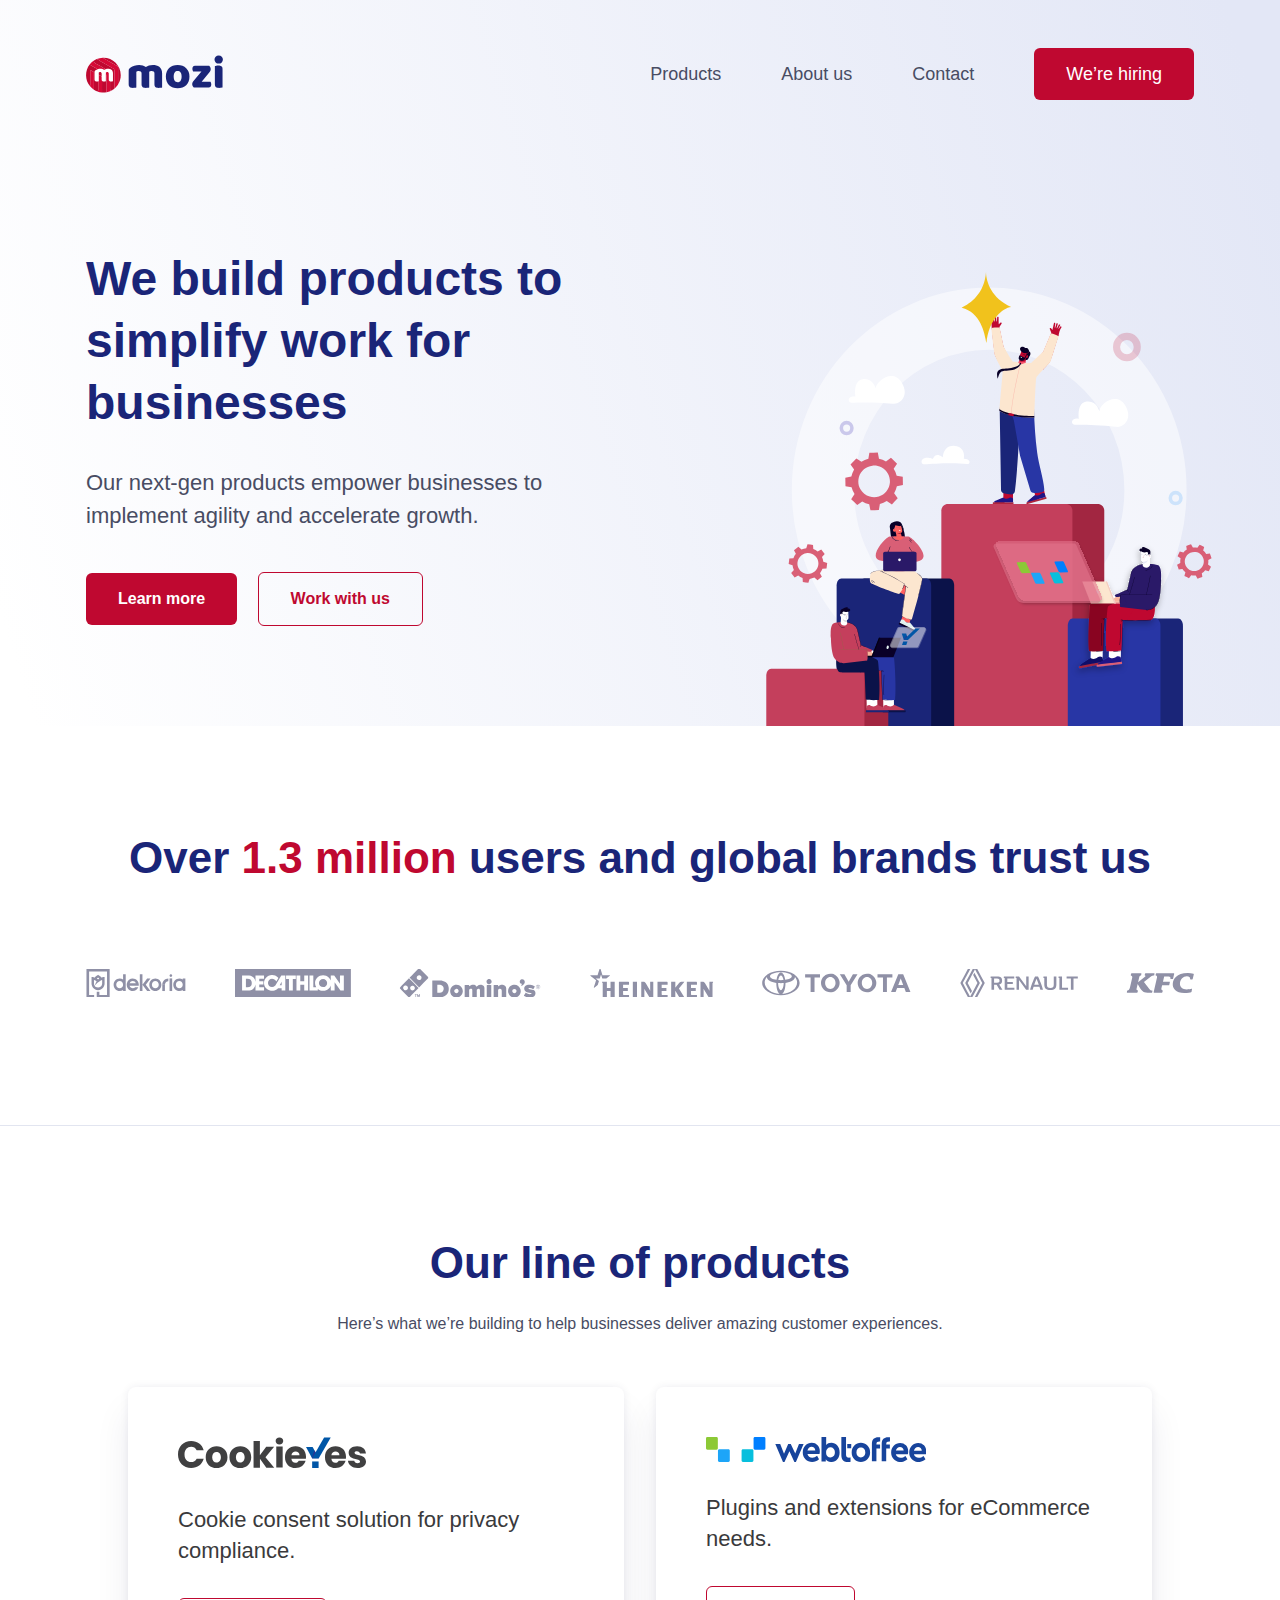
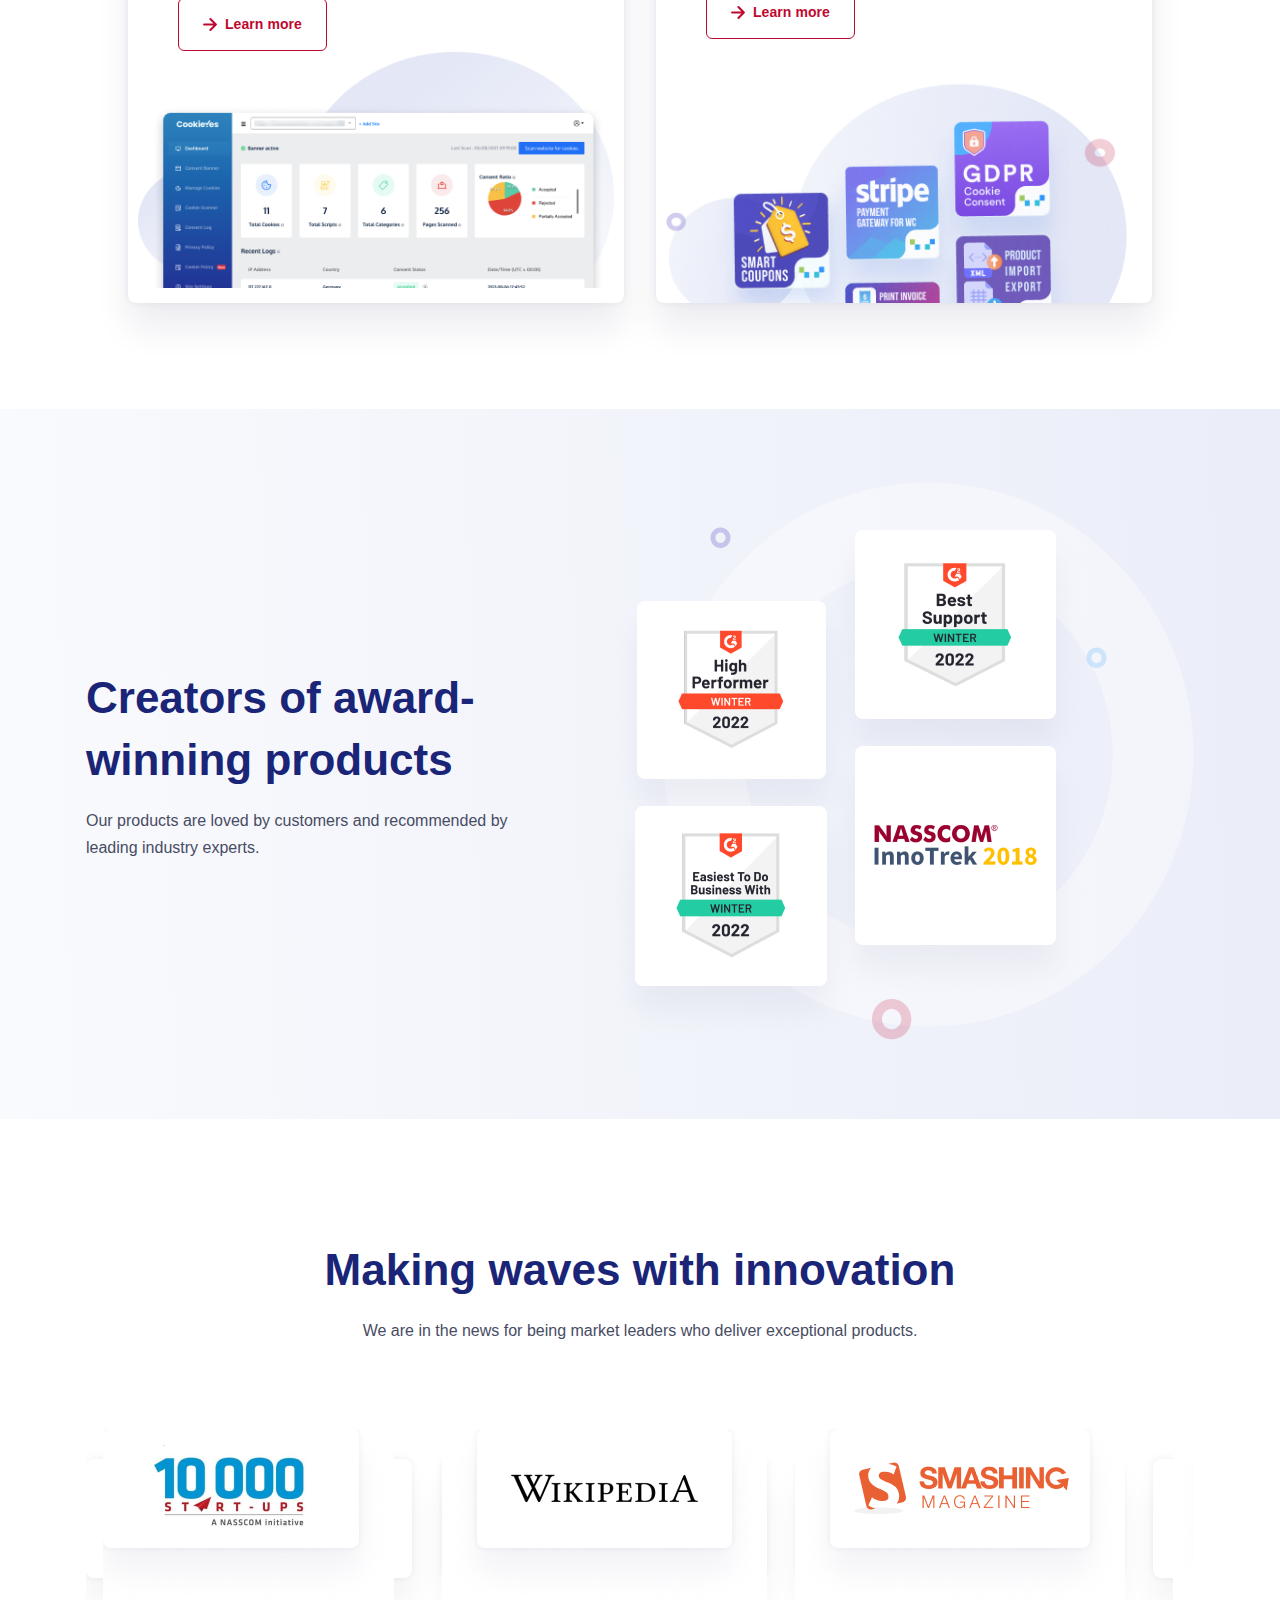
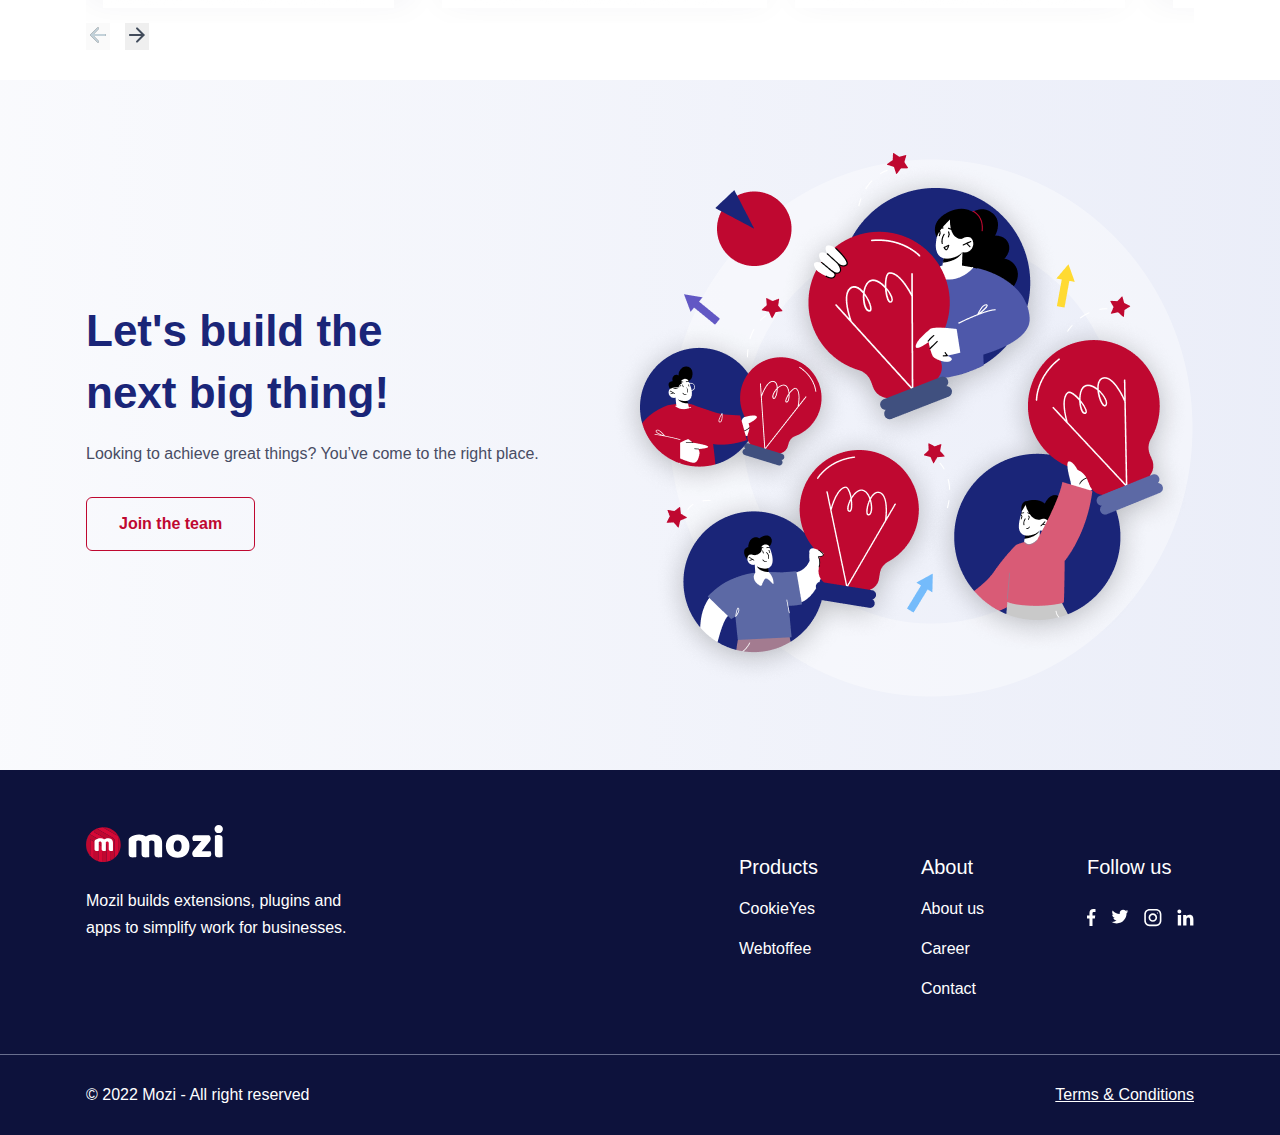
==== commit a0952dfa: "end footer" ====
--- a/index.html
+++ b/index.html
@@ -239,41 +239,81 @@
     <div class="container">
         <div class="footer">
             <div class="footer__item">
-                <a href="#" class="footer__logo"><img src="./img/logo.svg" alt="img"></a>
-            </div>
-            <p class="footer__text">Mozil builds extensions, plugins and apps to simplify work for businesses. </p>
+                <a href="#" class="footer__logo"><img src="./img/flogo.svg" alt="img"></a>
+
+                <p class="footer__text">Mozil builds extensions, plugins and apps to simplify work for businesses. </p>
+            </div>
             <div class="footer__item">
                 <div class="footer__list">
                     <div class="footer__lists-item">
                         <div class="footer__list-title">Products</div>
-                        <ul class="footer__list">
-                            <li class="footer__list-item"><a href="" class="footer__link">CookieYes</a></li>
-                            <li class="footer__list-item"><a href="" class="footer__link">Webtoffee</a></li>
+                        <ul class="footer__lists">
+                            <li class="footer__list-item"><a href="#" class="footer__list-item--link">CookieYes</a></li>
+                            <li class="footer__list-item"><a href="#" class="footer__list-item--link">Webtoffee</a></li>
                         </ul>
                     </div>
 
                     <div class="footer__lists-item">
                         <div class="footer__list-title">About</div>
-                        <ul class="footer__list">
-                            <li class="footer__list-item"><a href="" class="footer__list-item--link">About us</a></li>
-                            <li class="footer__list-item"><a href="" class="footer__list-item--link">Career</a></li>
-                            <li class="footer__list-item"><a href="" class="footer__list-item--link">Contact</a></li>
+                        <ul class="footer__lists">
+                            <li class="footer__list-item"><a href="#" class="footer__list-item--link">About us</a></li>
+                            <li class="footer__list-item"><a href="#" class="footer__list-item--link">Career</a></li>
+                            <li class="footer__list-item"><a href="#" class="footer__list-item--link">Contact</a></li>
                         </ul>
                     </div>
 
                     <div class="footer__lists-item">
                         <div class="footer__list-title">Follow us</div>
                         <ul class="footer__social">
-                            <li class="footer__social-item"><a href="" class="footer__social-link"></a></li>
-                            <li class="footer__social-item"><a href="" class="footer__social-link"></a></li>
-                            <li class="footer__social-item"><a href="" class="footer__social-link"></a></li>
-                            <li class="footer__social-item"><a href="" class="footer__social-link"></a></li>
+                            <li class="footer__social-item"><a href="#" class="footer__social-link"><svg width="9"
+                                        height="18" viewBox="0 0 9 18" fill="none" xmlns="http://www.w3.org/2000/svg">
+                                        <path
+                                            d="M6.95282 2.89077H8.50569V0.186185C8.23779 0.14933 7.31641 0.0664062 6.24337 0.0664062C4.00443 0.0664062 2.4707 1.47469 2.4707 4.06304V6.44514H0V9.46867H2.4707V17.0764H5.49989V9.46937H7.87065L8.247 6.44585H5.49918V4.36284C5.49989 3.48895 5.73519 2.89077 6.95282 2.89077Z"
+                                            fill="white" />
+                                    </svg>
+                                </a></li>
+                            <li class="footer__social-item"><a href="#" class="footer__social-link"><svg width="18"
+                                        height="15" viewBox="0 0 18 15" fill="none" xmlns="http://www.w3.org/2000/svg">
+                                        <path
+                                            d="M17.2678 2.37425C16.6444 2.64768 15.9802 2.82892 15.2878 2.91692C16.0001 2.49158 16.5439 1.8232 16.7995 1.01758C16.1353 1.41358 15.402 1.6933 14.6204 1.84939C13.9898 1.17787 13.0909 0.761963 12.1103 0.761963C10.2079 0.761963 8.67624 2.30615 8.67624 4.1992C8.67624 4.47158 8.69929 4.73349 8.75586 4.98282C5.899 4.84349 3.3711 3.47425 1.67291 1.38844C1.37643 1.90282 1.20253 2.49158 1.20253 3.12539C1.20253 4.31549 1.81538 5.37044 2.72891 5.9812C2.17681 5.97073 1.63519 5.81044 1.17634 5.55796C1.17634 5.56844 1.17634 5.58206 1.17634 5.59568C1.17634 7.26558 2.36748 8.65263 3.92948 8.97215C3.64976 9.04863 3.34491 9.0853 3.02853 9.0853C2.80853 9.0853 2.58643 9.07272 2.37795 9.02663C2.82319 10.3875 4.08662 11.388 5.58891 11.4204C4.41976 12.335 2.93529 12.8861 1.32824 12.8861C1.04643 12.8861 0.776145 12.8735 0.505859 12.8389C2.02805 13.8205 3.83205 14.381 5.77748 14.381C12.1009 14.381 15.558 9.14292 15.558 4.60253C15.558 4.45063 15.5528 4.30396 15.5455 4.15834C16.2275 3.67434 16.8005 3.06987 17.2678 2.37425Z"
+                                            fill="white" />
+                                    </svg>
+                                </a></li>
+                            <li class="footer__social-item"><a href="#" class="footer__social-link"><svg width="18"
+                                        height="18" viewBox="0 0 18 18" fill="none" xmlns="http://www.w3.org/2000/svg">
+                                        <path fill-rule="evenodd" clip-rule="evenodd"
+                                            d="M5.62472 0H12.0533C15.0115 0 17.4104 2.39893 17.4104 5.35714V11.7857C17.4104 14.7439 15.0115 17.1429 12.0533 17.1429H5.62472C2.66651 17.1429 0.267578 14.7439 0.267578 11.7857V5.35714C0.267578 2.39893 2.66651 0 5.62472 0ZM12.0531 15.5357C14.1209 15.5357 15.8031 13.8536 15.8031 11.7857V5.35718C15.8031 3.28932 14.1209 1.60718 12.0531 1.60718H5.62451C3.55665 1.60718 1.87451 3.28932 1.87451 5.35718V11.7857C1.87451 13.8536 3.55665 15.5357 5.62451 15.5357H12.0531Z"
+                                            fill="white" />
+                                        <path fill-rule="evenodd" clip-rule="evenodd"
+                                            d="M4.55273 8.5716C4.55273 6.20482 6.47166 4.28589 8.83845 4.28589C11.2052 4.28589 13.1242 6.20482 13.1242 8.5716C13.1242 10.9384 11.2052 12.8573 8.83845 12.8573C6.47166 12.8573 4.55273 10.9384 4.55273 8.5716ZM6.15967 8.57164C6.15967 10.0481 7.36181 11.2502 8.83824 11.2502C10.3147 11.2502 11.5168 10.0481 11.5168 8.57164C11.5168 7.09414 10.3147 5.89307 8.83824 5.89307C7.36181 5.89307 6.15967 7.09414 6.15967 8.57164Z"
+                                            fill="white" />
+                                        <circle cx="13.4461" cy="3.96414" r="0.571071" fill="white" />
+                                    </svg>
+                                </a></li>
+                            <li class="footer__social-item"><a href="#" class="footer__social-link"><svg width="17"
+                                        height="17" viewBox="0 0 17 17" fill="none" xmlns="http://www.w3.org/2000/svg">
+                                        <path
+                                            d="M4.01709 16.5715H0.780099V5.93569H4.10958V16.5715H4.01709ZM2.35236 4.45592C1.33501 4.45592 0.410156 3.62356 0.410156 2.51373C0.410156 1.49639 1.24253 0.571533 2.35236 0.571533C3.36969 0.571533 4.29454 1.4039 4.29454 2.51373C4.29454 3.62356 3.46218 4.45592 2.35236 4.45592ZM16.4102 16.5715H13.0807V11.3923C13.0807 10.19 13.0807 8.61777 11.4159 8.61777C9.65872 8.61777 9.47374 9.91257 9.47374 11.2999V16.5715H6.14426V5.93569H9.28877V7.41547C9.7512 6.58309 10.7685 5.75072 12.4333 5.75072C15.7628 5.75072 16.4102 7.97037 16.4102 10.8374V16.5715Z"
+                                            fill="white" />
+                                    </svg>
+                                </a></li>
                         </ul>
                     </div>
                 </div>
             </div>
         </div>
     </div>
+
+    <div class="footer__copyright">
+        <div class="container">
+            <div class="footer__copy">
+                <div class="footer__copy-item">© 2022 Mozi - All right reserved</div>
+                <div class="footer__copy-item">
+                    <a href="#">Terms & Conditions</a>
+                </div>
+            </div>
+        </div>
+    </div>
 </footer>
 
 </body>
--- a/css/style.min.css
+++ b/css/style.min.css
@@ -1 +1 @@
-*{padding:0;margin:0;border:0}*,:after,:before{-webkit-box-sizing:border-box;box-sizing:border-box}aside,footer,header,nav,section{display:block}body{line-height:1;-ms-text-size-adjust:100%;-moz-text-size-adjust:100%;-webkit-text-size-adjust:100%}input::-ms-clear{display:none}button{cursor:pointer}button::-moz-focus-inner{padding:0;border:0}a,a:visited{text-decoration:none}a:hover{text-decoration:none}ul li{list-style:none}img{vertical-align:top}h1,h2,h3,h4,h5,h6{font-weight:inherit;font-size:inherit}.container{max-width:1148px;width:100%;margin:0 auto;padding:0 20px}body{font-family:Europa,sans-serif}body.locked{overflow:hidden}.btn{background:#bf0830;color:#fff;padding:14px 32px;border-radius:6px;font-size:16px;line-height:150%;font-weight:700;display:inline-block}.btn:hover{background:#d30834;-webkit-transition:.3s all ease;-o-transition:.3s all ease;transition:.3s all ease}.btn__outline{padding:14px 32px;border-radius:6px;font-size:16px;line-height:150%;font-weight:700;display:inline-block;border:1px solid #bf0830;color:#bf0830}.btn__outline:hover{color:#fff;background:#bf0830;-webkit-transition:.3s ease;-o-transition:.3s ease;transition:.3s ease}.section__title{font-style:normal;font-weight:700;font-size:44px;line-height:62px;color:#1a2578}.section__title.title__center{text-align:center}.section__title span{color:#bf0830}.section__subtitle{font-style:normal;font-weight:400;font-size:16px;line-height:27px;color:#484c63;margin-top:16px}.section__subtitle.subtitle__center{text-align:center}@-webkit-keyframes fade{0%{opacity:0}100%{opacity:1}}@keyframes fade{0%{opacity:0}100%{opacity:1}}nav{overflow:hidden}.navbar{display:-webkit-box;display:-ms-flexbox;display:flex;width:100%;-webkit-box-pack:justify;-ms-flex-pack:justify;justify-content:space-between;-webkit-box-align:center;-ms-flex-align:center;align-items:center;padding:24px 0}.menu{display:-webkit-box;display:-ms-flexbox;display:flex;-webkit-box-align:center;-ms-flex-align:center;align-items:center}.menu__item{margin-left:60px}.menu__item:last-child .menu__item-link{color:#fff}.menu__item-link{color:#484c63;font-style:normal;font-weight:400;font-size:18px;line-height:24px}.menu__item-link:hover{color:#bf0830;-webkit-transition:.3s all ease;-o-transition:.3s all ease;transition:.3s all ease}.burger{display:none;cursor:pointer}.hero__wrapper{background:-o-linear-gradient(197.09deg,#e3e7f6 3.68%,rgba(227,231,246,0) 97.82%);background:linear-gradient(252.91deg,#e3e7f6 3.68%,rgba(227,231,246,0) 97.82%)}.section__hero{padding:129px 0 210px 0;position:relative}.section__hero .main__img{position:absolute;bottom:0;right:75px}.hero{display:-webkit-box;display:-ms-flexbox;display:flex}.hero__item{-webkit-box-flex:0;-ms-flex:0 1 50%;flex:0 1 50%}.hero__item-title{font-weight:700;font-size:48px;line-height:62px;display:-webkit-box;display:-ms-flexbox;display:flex;-webkit-box-align:center;-ms-flex-align:center;align-items:center;color:#1a2578}.hero__item-text{font-style:normal;font-weight:400;font-size:22px;line-height:33px;color:#484c63;margin-top:32px}.hero__item-buttons{margin-top:20px}.hero__btn{margin-top:20px}.hero__btn:last-child{margin-left:16px}.section__brands{padding:101px 0 128px 0;border-bottom:1px solid rgba(197,203,226,.5)}.brands__title-brands{font-size:36px;line-height:57px}.brands{display:-webkit-box;display:-ms-flexbox;display:flex;-webkit-box-pack:justify;-ms-flex-pack:justify;justify-content:space-between;-webkit-box-align:center;-ms-flex-align:center;align-items:center;margin-top:60px}.brands__item{margin-top:20px}.hero__wrapper{background:-o-linear-gradient(197.09deg,#e3e7f6 3.68%,rgba(227,231,246,0) 97.82%);background:linear-gradient(252.91deg,#e3e7f6 3.68%,rgba(227,231,246,0) 97.82%)}.section__hero{padding:129px 0 210px 0;position:relative}.section__hero .main__img{position:absolute;bottom:0;right:75px}.hero{display:-webkit-box;display:-ms-flexbox;display:flex}.hero__item{-webkit-box-flex:0;-ms-flex:0 1 50%;flex:0 1 50%}.hero__item-title{font-weight:700;font-size:48px;line-height:62px;display:-webkit-box;display:-ms-flexbox;display:flex;-webkit-box-align:center;-ms-flex-align:center;align-items:center;color:#1a2578}.hero__item-text{font-style:normal;font-weight:400;font-size:22px;line-height:33px;color:#484c63;margin-top:32px}.hero__item-buttons{margin-top:20px}.hero__btn{margin-top:20px}.hero__btn:last-child{margin-left:16px}.section__info{padding:73px 0;background:-o-linear-gradient(181.48deg,#e3e7f6 -52.27%,rgba(227,231,246,0) 138.23%);background:linear-gradient(268.52deg,#e3e7f6 -52.27%,rgba(227,231,246,0) 138.23%)}.info{display:-webkit-box;display:-ms-flexbox;display:flex;-webkit-box-pack:justify;-ms-flex-pack:justify;justify-content:space-between;-webkit-box-align:center;-ms-flex-align:center;align-items:center;gap:50px}.info__item{-webkit-box-flex:0;-ms-flex:0 1 50%;flex:0 1 50%}.info__btn{margin-top:30px}footer{display:block}.section__products{padding:106px 108px}.products{display:-webkit-box;display:-ms-flexbox;display:flex;gap:32px;-webkit-box-pack:center;-ms-flex-pack:center;justify-content:center}.products__item{-webkit-box-flex:0;-ms-flex:0 1 50%;flex:0 1 50%;-webkit-box-shadow:0 0 8px rgba(22,23,72,.07),0 25px 35px rgba(22,23,72,.08);box-shadow:0 0 8px rgba(22,23,72,.07),0 25px 35px rgba(22,23,72,.08);border-radius:8px;margin-top:97px;display:-webkit-box;display:-ms-flexbox;display:flex;-webkit-box-orient:vertical;-webkit-box-direction:normal;-ms-flex-direction:column;flex-direction:column}.products__item-text{font-style:normal;font-weight:400;font-size:24px;line-height:31px;margin-top:40px;color:#3a3a3c}.products__item-btn{display:-webkit-inline-box;display:-ms-inline-flexbox;display:inline-flex;padding:15px 24px;border:1px solid #bf0830;border-radius:6px;gap:8px;margin-top:32px}.products__item-btn:hover{background:#bf0830;-webkit-transition:.3s all ease;-o-transition:.3s all ease;transition:.3s all ease}.products__item-btn:hover span{color:#fff;-webkit-transition:.3s all ease;-o-transition:.3s all ease;transition:.3s all ease}.products__item-btn:hover path{stroke:#fff;-webkit-transition:.3s all ease;-o-transition:.3s all ease;transition:.3s all ease}.products__item-btn span{font-size:14px;font-weight:700;line-height:150%;display:-webkit-box;display:-ms-flexbox;display:flex;-webkit-box-align:center;-ms-flex-align:center;align-items:center;letter-spacing:.005em;color:#bf0830}.product__item-content{padding:62px 62px 0 62px}.product__item-footer{padding:0 10px}.product__item-footer img{max-width:100%;width:100%;height:auto}.section__innovation{padding-top:120px;padding-bottom:30px}.swiper__innovation{margin-top:70px}.swiper__innovation .swiper-slide{-webkit-box-shadow:0 0 8px rgba(22,23,72,.07),0 25px 35px rgba(22,23,72,.05);box-shadow:0 0 8px rgba(22,23,72,.07),0 25px 35px rgba(22,23,72,.05);border-radius:8px;display:-webkit-box;display:-ms-flexbox;display:flex;-webkit-box-pack:center;-ms-flex-pack:center;justify-content:center;-webkit-box-align:center;-ms-flex-align:center;align-items:center;height:119px}.swiper-wrapper{padding:45px 0;display:-webkit-box;display:-ms-flexbox;display:flex;-webkit-box-align:center;-ms-flex-align:center;align-items:center}.swiper__arrows{display:-webkit-box;display:-ms-flexbox;display:flex;-webkit-box-align:center;-ms-flex-align:center;align-items:center}.swiper__arrow-next{margin-left:15px}@font-face{font-family:swiper-icons;src:url("data:application/font-woff;charset=utf-8;base64, [base64]//wADZ2x5ZgAAAywAAADMAAAD2MHtryVoZWFkAAABbAAAADAAAAA2E2+eoWhoZWEAAAGcAAAAHwAAACQC9gDzaG10eAAAAigAAAAZAAAArgJkABFsb2NhAAAC0AAAAFoAAABaFQAUGG1heHAAAAG8AAAAHwAAACAAcABAbmFtZQAAA/gAAAE5AAACXvFdBwlwb3N0AAAFNAAAAGIAAACE5s74hXjaY2BkYGAAYpf5Hu/j+W2+MnAzMYDAzaX6QjD6/4//Bxj5GA8AuRwMYGkAPywL13jaY2BkYGA88P8Agx4j+/8fQDYfA1AEBWgDAIB2BOoAeNpjYGRgYNBh4GdgYgABEMnIABJzYNADCQAACWgAsQB42mNgYfzCOIGBlYGB0YcxjYGBwR1Kf2WQZGhhYGBiYGVmgAFGBiQQkOaawtDAoMBQxXjg/wEGPcYDDA4wNUA2CCgwsAAAO4EL6gAAeNpj2M0gyAACqxgGNWBkZ2D4/wMA+xkDdgAAAHjaY2BgYGaAYBkGRgYQiAHyGMF8FgYHIM3DwMHABGQrMOgyWDLEM1T9/w8UBfEMgLzE////P/5//f/V/xv+r4eaAAeMbAxwIUYmIMHEgKYAYjUcsDAwsLKxc3BycfPw8jEQA/[base64]/uznmfPFBNODM2K7MTQ45YEAZqGP81AmGGcF3iPqOop0r1SPTaTbVkfUe4HXj97wYE+yNwWYxwWu4v1ugWHgo3S1XdZEVqWM7ET0cfnLGxWfkgR42o2PvWrDMBSFj/IHLaF0zKjRgdiVMwScNRAoWUoH78Y2icB/yIY09An6AH2Bdu/UB+yxopYshQiEvnvu0dURgDt8QeC8PDw7Fpji3fEA4z/PEJ6YOB5hKh4dj3EvXhxPqH/SKUY3rJ7srZ4FZnh1PMAtPhwP6fl2PMJMPDgeQ4rY8YT6Gzao0eAEA409DuggmTnFnOcSCiEiLMgxCiTI6Cq5DZUd3Qmp10vO0LaLTd2cjN4fOumlc7lUYbSQcZFkutRG7g6JKZKy0RmdLY680CDnEJ+UMkpFFe1RN7nxdVpXrC4aTtnaurOnYercZg2YVmLN/d/gczfEimrE/fs/bOuq29Zmn8tloORaXgZgGa78yO9/cnXm2BpaGvq25Dv9S4E9+5SIc9PqupJKhYFSSl47+Qcr1mYNAAAAeNptw0cKwkAAAMDZJA8Q7OUJvkLsPfZ6zFVERPy8qHh2YER+3i/BP83vIBLLySsoKimrqKqpa2hp6+jq6RsYGhmbmJqZSy0sraxtbO3sHRydnEMU4uR6yx7JJXveP7WrDycAAAAAAAH//wACeNpjYGRgYOABYhkgZgJCZgZNBkYGLQZtIJsFLMYAAAw3ALgAeNolizEKgDAQBCchRbC2sFER0YD6qVQiBCv/H9ezGI6Z5XBAw8CBK/m5iQQVauVbXLnOrMZv2oLdKFa8Pjuru2hJzGabmOSLzNMzvutpB3N42mNgZGBg4GKQYzBhYMxJLMlj4GBgAYow/P/PAJJhLM6sSoWKfWCAAwDAjgbRAAB42mNgYGBkAIIbCZo5IPrmUn0hGA0AO8EFTQAA");font-weight:400;font-style:normal}:root{--swiper-theme-color:#007aff}.swiper{margin-left:auto;margin-right:auto;position:relative;overflow:hidden;list-style:none;padding:0;z-index:1}.swiper-vertical>.swiper-wrapper{-webkit-box-orient:vertical;-webkit-box-direction:normal;-ms-flex-direction:column;flex-direction:column}.swiper-wrapper{position:relative;width:100%;height:100%;z-index:1;display:-webkit-box;display:-ms-flexbox;display:flex;-webkit-transition-property:-webkit-transform;transition-property:-webkit-transform;-o-transition-property:transform;transition-property:transform;transition-property:transform,-webkit-transform;-webkit-box-sizing:content-box;box-sizing:content-box}.swiper-android .swiper-slide,.swiper-wrapper{-webkit-transform:translate3d(0,0,0);transform:translate3d(0,0,0)}.swiper-pointer-events{-ms-touch-action:pan-y;touch-action:pan-y}.swiper-pointer-events.swiper-vertical{-ms-touch-action:pan-x;touch-action:pan-x}.swiper-slide{-ms-flex-negative:0;flex-shrink:0;width:100%;height:100%;position:relative;-webkit-transition-property:-webkit-transform;transition-property:-webkit-transform;-o-transition-property:transform;transition-property:transform;transition-property:transform,-webkit-transform}.swiper-slide-invisible-blank{visibility:hidden}.swiper-autoheight,.swiper-autoheight .swiper-slide{height:auto}.swiper-autoheight .swiper-wrapper{-webkit-box-align:start;-ms-flex-align:start;align-items:flex-start;-webkit-transition-property:height,-webkit-transform;transition-property:height,-webkit-transform;-o-transition-property:transform,height;transition-property:transform,height;transition-property:transform,height,-webkit-transform}.swiper-3d,.swiper-3d.swiper-css-mode .swiper-wrapper{-webkit-perspective:1200px;perspective:1200px}.swiper-3d .swiper-cube-shadow,.swiper-3d .swiper-slide,.swiper-3d .swiper-slide-shadow,.swiper-3d .swiper-slide-shadow-bottom,.swiper-3d .swiper-slide-shadow-left,.swiper-3d .swiper-slide-shadow-right,.swiper-3d .swiper-slide-shadow-top,.swiper-3d .swiper-wrapper{-webkit-transform-style:preserve-3d;transform-style:preserve-3d}.swiper-3d .swiper-slide-shadow,.swiper-3d .swiper-slide-shadow-bottom,.swiper-3d .swiper-slide-shadow-left,.swiper-3d .swiper-slide-shadow-right,.swiper-3d .swiper-slide-shadow-top{position:absolute;left:0;top:0;width:100%;height:100%;pointer-events:none;z-index:10}.swiper-3d .swiper-slide-shadow{background:rgba(0,0,0,.15)}.swiper-3d .swiper-slide-shadow-left{background-image:-webkit-gradient(linear,right top,left top,from(rgba(0,0,0,.5)),to(rgba(0,0,0,0)));background-image:-o-linear-gradient(right,rgba(0,0,0,.5),rgba(0,0,0,0));background-image:linear-gradient(to left,rgba(0,0,0,.5),rgba(0,0,0,0))}.swiper-3d .swiper-slide-shadow-right{background-image:-webkit-gradient(linear,left top,right top,from(rgba(0,0,0,.5)),to(rgba(0,0,0,0)));background-image:-o-linear-gradient(left,rgba(0,0,0,.5),rgba(0,0,0,0));background-image:linear-gradient(to right,rgba(0,0,0,.5),rgba(0,0,0,0))}.swiper-3d .swiper-slide-shadow-top{background-image:-webkit-gradient(linear,left bottom,left top,from(rgba(0,0,0,.5)),to(rgba(0,0,0,0)));background-image:-o-linear-gradient(bottom,rgba(0,0,0,.5),rgba(0,0,0,0));background-image:linear-gradient(to top,rgba(0,0,0,.5),rgba(0,0,0,0))}.swiper-3d .swiper-slide-shadow-bottom{background-image:-webkit-gradient(linear,left top,left bottom,from(rgba(0,0,0,.5)),to(rgba(0,0,0,0)));background-image:-o-linear-gradient(top,rgba(0,0,0,.5),rgba(0,0,0,0));background-image:linear-gradient(to bottom,rgba(0,0,0,.5),rgba(0,0,0,0))}.swiper-css-mode>.swiper-wrapper{overflow:auto;scrollbar-width:none;-ms-overflow-style:none}.swiper-css-mode>.swiper-wrapper::-webkit-scrollbar{display:none}.swiper-css-mode>.swiper-wrapper>.swiper-slide{scroll-snap-align:start start}.swiper-horizontal.swiper-css-mode>.swiper-wrapper{-ms-scroll-snap-type:x mandatory;scroll-snap-type:x mandatory}.swiper-vertical.swiper-css-mode>.swiper-wrapper{-ms-scroll-snap-type:y mandatory;scroll-snap-type:y mandatory}.swiper-centered>.swiper-wrapper::before{content:"";-ms-flex-negative:0;flex-shrink:0;-webkit-box-ordinal-group:10000;-ms-flex-order:9999;order:9999}.swiper-centered.swiper-horizontal>.swiper-wrapper>.swiper-slide:first-child{-webkit-margin-start:var(--swiper-centered-offset-before);margin-inline-start:var(--swiper-centered-offset-before)}.swiper-centered.swiper-horizontal>.swiper-wrapper::before{height:100%;min-height:1px;width:var(--swiper-centered-offset-after)}.swiper-centered.swiper-vertical>.swiper-wrapper>.swiper-slide:first-child{-webkit-margin-before:var(--swiper-centered-offset-before);margin-block-start:var(--swiper-centered-offset-before)}.swiper-centered.swiper-vertical>.swiper-wrapper::before{width:100%;min-width:1px;height:var(--swiper-centered-offset-after)}.swiper-centered>.swiper-wrapper>.swiper-slide{scroll-snap-align:center center}.swiper-virtual.swiper-css-mode .swiper-wrapper::after{content:"";position:absolute;left:0;top:0;pointer-events:none}.swiper-virtual.swiper-css-mode.swiper-horizontal .swiper-wrapper::after{height:1px;width:var(--swiper-virtual-size)}.swiper-virtual.swiper-css-mode.swiper-vertical .swiper-wrapper::after{width:1px;height:var(--swiper-virtual-size)}:root{--swiper-navigation-size:44px}.swiper-button-next,.swiper-button-prev{position:absolute;top:50%;width:calc(var(--swiper-navigation-size)/ 44 * 27);height:var(--swiper-navigation-size);margin-top:calc(0px - var(--swiper-navigation-size)/ 2);z-index:10;cursor:pointer;display:-webkit-box;display:-ms-flexbox;display:flex;-webkit-box-align:center;-ms-flex-align:center;align-items:center;-webkit-box-pack:center;-ms-flex-pack:center;justify-content:center;color:var(--swiper-navigation-color,var(--swiper-theme-color))}.swiper-button-next.swiper-button-disabled,.swiper-button-prev.swiper-button-disabled{opacity:.35;cursor:auto;pointer-events:none}.swiper-button-next:after,.swiper-button-prev:after{font-family:swiper-icons;font-size:var(--swiper-navigation-size);text-transform:none!important;letter-spacing:0;text-transform:none;font-variant:initial;line-height:1}.swiper-button-prev,.swiper-rtl .swiper-button-next{left:10px;right:auto}.swiper-button-prev:after,.swiper-rtl .swiper-button-next:after{content:"prev"}.swiper-button-next,.swiper-rtl .swiper-button-prev{right:10px;left:auto}.swiper-button-next:after,.swiper-rtl .swiper-button-prev:after{content:"next"}.swiper-button-lock{display:none}.swiper-pagination{position:absolute;text-align:center;-webkit-transition:.3s opacity;-o-transition:.3s opacity;transition:.3s opacity;-webkit-transform:translate3d(0,0,0);transform:translate3d(0,0,0);z-index:10}.swiper-pagination.swiper-pagination-hidden{opacity:0}.swiper-horizontal>.swiper-pagination-bullets,.swiper-pagination-bullets.swiper-pagination-horizontal,.swiper-pagination-custom,.swiper-pagination-fraction{bottom:10px;left:0;width:100%}.swiper-pagination-bullets-dynamic{overflow:hidden;font-size:0}.swiper-pagination-bullets-dynamic .swiper-pagination-bullet{-webkit-transform:scale(.33);-ms-transform:scale(.33);transform:scale(.33);position:relative}.swiper-pagination-bullets-dynamic .swiper-pagination-bullet-active{-webkit-transform:scale(1);-ms-transform:scale(1);transform:scale(1)}.swiper-pagination-bullets-dynamic .swiper-pagination-bullet-active-main{-webkit-transform:scale(1);-ms-transform:scale(1);transform:scale(1)}.swiper-pagination-bullets-dynamic .swiper-pagination-bullet-active-prev{-webkit-transform:scale(.66);-ms-transform:scale(.66);transform:scale(.66)}.swiper-pagination-bullets-dynamic .swiper-pagination-bullet-active-prev-prev{-webkit-transform:scale(.33);-ms-transform:scale(.33);transform:scale(.33)}.swiper-pagination-bullets-dynamic .swiper-pagination-bullet-active-next{-webkit-transform:scale(.66);-ms-transform:scale(.66);transform:scale(.66)}.swiper-pagination-bullets-dynamic .swiper-pagination-bullet-active-next-next{-webkit-transform:scale(.33);-ms-transform:scale(.33);transform:scale(.33)}.swiper-pagination-bullet{width:var(--swiper-pagination-bullet-width,var(--swiper-pagination-bullet-size,8px));height:var(--swiper-pagination-bullet-height,var(--swiper-pagination-bullet-size,8px));display:inline-block;border-radius:50%;background:var(--swiper-pagination-bullet-inactive-color,#000);opacity:var(--swiper-pagination-bullet-inactive-opacity,.2)}button.swiper-pagination-bullet{border:none;margin:0;padding:0;-webkit-box-shadow:none;box-shadow:none;-webkit-appearance:none;-moz-appearance:none;appearance:none}.swiper-pagination-clickable .swiper-pagination-bullet{cursor:pointer}.swiper-pagination-bullet:only-child{display:none!important}.swiper-pagination-bullet-active{opacity:var(--swiper-pagination-bullet-opacity,1);background:var(--swiper-pagination-color,var(--swiper-theme-color))}.swiper-pagination-vertical.swiper-pagination-bullets,.swiper-vertical>.swiper-pagination-bullets{right:10px;top:50%;-webkit-transform:translate3d(0,-50%,0);transform:translate3d(0,-50%,0)}.swiper-pagination-vertical.swiper-pagination-bullets .swiper-pagination-bullet,.swiper-vertical>.swiper-pagination-bullets .swiper-pagination-bullet{margin:var(--swiper-pagination-bullet-vertical-gap,6px) 0;display:block}.swiper-pagination-vertical.swiper-pagination-bullets.swiper-pagination-bullets-dynamic,.swiper-vertical>.swiper-pagination-bullets.swiper-pagination-bullets-dynamic{top:50%;-webkit-transform:translateY(-50%);-ms-transform:translateY(-50%);transform:translateY(-50%);width:8px}.swiper-pagination-vertical.swiper-pagination-bullets.swiper-pagination-bullets-dynamic .swiper-pagination-bullet,.swiper-vertical>.swiper-pagination-bullets.swiper-pagination-bullets-dynamic .swiper-pagination-bullet{display:inline-block;-webkit-transition:.2s top,.2s -webkit-transform;transition:.2s top,.2s -webkit-transform;-o-transition:.2s transform,.2s top;transition:.2s transform,.2s top;transition:.2s transform,.2s top,.2s -webkit-transform}.swiper-horizontal>.swiper-pagination-bullets .swiper-pagination-bullet,.swiper-pagination-horizontal.swiper-pagination-bullets .swiper-pagination-bullet{margin:0 var(--swiper-pagination-bullet-horizontal-gap,4px)}.swiper-horizontal>.swiper-pagination-bullets.swiper-pagination-bullets-dynamic,.swiper-pagination-horizontal.swiper-pagination-bullets.swiper-pagination-bullets-dynamic{left:50%;-webkit-transform:translateX(-50%);-ms-transform:translateX(-50%);transform:translateX(-50%);white-space:nowrap}.swiper-horizontal>.swiper-pagination-bullets.swiper-pagination-bullets-dynamic .swiper-pagination-bullet,.swiper-pagination-horizontal.swiper-pagination-bullets.swiper-pagination-bullets-dynamic .swiper-pagination-bullet{-webkit-transition:.2s left,.2s -webkit-transform;transition:.2s left,.2s -webkit-transform;-o-transition:.2s transform,.2s left;transition:.2s transform,.2s left;transition:.2s transform,.2s left,.2s -webkit-transform}.swiper-horizontal.swiper-rtl>.swiper-pagination-bullets-dynamic .swiper-pagination-bullet{-webkit-transition:.2s right,.2s -webkit-transform;transition:.2s right,.2s -webkit-transform;-o-transition:.2s transform,.2s right;transition:.2s transform,.2s right;transition:.2s transform,.2s right,.2s -webkit-transform}.swiper-pagination-progressbar{background:rgba(0,0,0,.25);position:absolute}.swiper-pagination-progressbar .swiper-pagination-progressbar-fill{background:var(--swiper-pagination-color,var(--swiper-theme-color));position:absolute;left:0;top:0;width:100%;height:100%;-webkit-transform:scale(0);-ms-transform:scale(0);transform:scale(0);-webkit-transform-origin:left top;-ms-transform-origin:left top;transform-origin:left top}.swiper-rtl .swiper-pagination-progressbar .swiper-pagination-progressbar-fill{-webkit-transform-origin:right top;-ms-transform-origin:right top;transform-origin:right top}.swiper-horizontal>.swiper-pagination-progressbar,.swiper-pagination-progressbar.swiper-pagination-horizontal,.swiper-pagination-progressbar.swiper-pagination-vertical.swiper-pagination-progressbar-opposite,.swiper-vertical>.swiper-pagination-progressbar.swiper-pagination-progressbar-opposite{width:100%;height:4px;left:0;top:0}.swiper-horizontal>.swiper-pagination-progressbar.swiper-pagination-progressbar-opposite,.swiper-pagination-progressbar.swiper-pagination-horizontal.swiper-pagination-progressbar-opposite,.swiper-pagination-progressbar.swiper-pagination-vertical,.swiper-vertical>.swiper-pagination-progressbar{width:4px;height:100%;left:0;top:0}.swiper-pagination-lock{display:none}.swiper-scrollbar{border-radius:10px;position:relative;-ms-touch-action:none;background:rgba(0,0,0,.1)}.swiper-horizontal>.swiper-scrollbar{position:absolute;left:1%;bottom:3px;z-index:50;height:5px;width:98%}.swiper-vertical>.swiper-scrollbar{position:absolute;right:3px;top:1%;z-index:50;width:5px;height:98%}.swiper-scrollbar-drag{height:100%;width:100%;position:relative;background:rgba(0,0,0,.5);border-radius:10px;left:0;top:0}.swiper-scrollbar-cursor-drag{cursor:move}.swiper-scrollbar-lock{display:none}.swiper-zoom-container{width:100%;height:100%;display:-webkit-box;display:-ms-flexbox;display:flex;-webkit-box-pack:center;-ms-flex-pack:center;justify-content:center;-webkit-box-align:center;-ms-flex-align:center;align-items:center;text-align:center}.swiper-zoom-container>canvas,.swiper-zoom-container>img,.swiper-zoom-container>svg{max-width:100%;max-height:100%;-o-object-fit:contain;object-fit:contain}.swiper-slide-zoomed{cursor:move}.swiper-lazy-preloader{width:42px;height:42px;position:absolute;left:50%;top:50%;margin-left:-21px;margin-top:-21px;z-index:10;-webkit-transform-origin:50%;-ms-transform-origin:50%;transform-origin:50%;-webkit-animation:swiper-preloader-spin 1s infinite linear;animation:swiper-preloader-spin 1s infinite linear;-webkit-box-sizing:border-box;box-sizing:border-box;border:4px solid var(--swiper-preloader-color,var(--swiper-theme-color));border-radius:50%;border-top-color:transparent}.swiper-lazy-preloader-white{--swiper-preloader-color:#fff}.swiper-lazy-preloader-black{--swiper-preloader-color:#000}@-webkit-keyframes swiper-preloader-spin{100%{-webkit-transform:rotate(360deg);transform:rotate(360deg)}}@keyframes swiper-preloader-spin{100%{-webkit-transform:rotate(360deg);transform:rotate(360deg)}}.swiper .swiper-notification{position:absolute;left:0;top:0;pointer-events:none;opacity:0;z-index:-1000}.swiper-free-mode>.swiper-wrapper{-webkit-transition-timing-function:ease-out;-o-transition-timing-function:ease-out;transition-timing-function:ease-out;margin:0 auto}.swiper-grid>.swiper-wrapper{-ms-flex-wrap:wrap;flex-wrap:wrap}.swiper-grid-column>.swiper-wrapper{-ms-flex-wrap:wrap;flex-wrap:wrap;-webkit-box-orient:vertical;-webkit-box-direction:normal;-ms-flex-direction:column;flex-direction:column}.swiper-fade.swiper-free-mode .swiper-slide{-webkit-transition-timing-function:ease-out;-o-transition-timing-function:ease-out;transition-timing-function:ease-out}.swiper-fade .swiper-slide{pointer-events:none;-webkit-transition-property:opacity;-o-transition-property:opacity;transition-property:opacity}.swiper-fade .swiper-slide .swiper-slide{pointer-events:none}.swiper-fade .swiper-slide-active,.swiper-fade .swiper-slide-active .swiper-slide-active{pointer-events:auto}.swiper-cube{overflow:visible}.swiper-cube .swiper-slide{pointer-events:none;-webkit-backface-visibility:hidden;backface-visibility:hidden;z-index:1;visibility:hidden;-webkit-transform-origin:0 0;-ms-transform-origin:0 0;transform-origin:0 0;width:100%;height:100%}.swiper-cube .swiper-slide .swiper-slide{pointer-events:none}.swiper-cube.swiper-rtl .swiper-slide{-webkit-transform-origin:100% 0;-ms-transform-origin:100% 0;transform-origin:100% 0}.swiper-cube .swiper-slide-active,.swiper-cube .swiper-slide-active .swiper-slide-active{pointer-events:auto}.swiper-cube .swiper-slide-active,.swiper-cube .swiper-slide-next,.swiper-cube .swiper-slide-next+.swiper-slide,.swiper-cube .swiper-slide-prev{pointer-events:auto;visibility:visible}.swiper-cube .swiper-slide-shadow-bottom,.swiper-cube .swiper-slide-shadow-left,.swiper-cube .swiper-slide-shadow-right,.swiper-cube .swiper-slide-shadow-top{z-index:0;-webkit-backface-visibility:hidden;backface-visibility:hidden}.swiper-cube .swiper-cube-shadow{position:absolute;left:0;bottom:0;width:100%;height:100%;opacity:.6;z-index:0}.swiper-cube .swiper-cube-shadow:before{content:"";background:#000;position:absolute;left:0;top:0;bottom:0;right:0;-webkit-filter:blur(50px);filter:blur(50px)}.swiper-flip{overflow:visible}.swiper-flip .swiper-slide{pointer-events:none;-webkit-backface-visibility:hidden;backface-visibility:hidden;z-index:1}.swiper-flip .swiper-slide .swiper-slide{pointer-events:none}.swiper-flip .swiper-slide-active,.swiper-flip .swiper-slide-active .swiper-slide-active{pointer-events:auto}.swiper-flip .swiper-slide-shadow-bottom,.swiper-flip .swiper-slide-shadow-left,.swiper-flip .swiper-slide-shadow-right,.swiper-flip .swiper-slide-shadow-top{z-index:0;-webkit-backface-visibility:hidden;backface-visibility:hidden}.swiper-creative .swiper-slide{-webkit-backface-visibility:hidden;backface-visibility:hidden;overflow:hidden;-webkit-transition-property:opacity,height,-webkit-transform;transition-property:opacity,height,-webkit-transform;-o-transition-property:transform,opacity,height;transition-property:transform,opacity,height;transition-property:transform,opacity,height,-webkit-transform}.swiper-cards{overflow:visible}.swiper-cards .swiper-slide{-webkit-transform-origin:center bottom;-ms-transform-origin:center bottom;transform-origin:center bottom;-webkit-backface-visibility:hidden;backface-visibility:hidden;overflow:hidden}@media (max-width:1449.98px){.section__hero{padding:100px 0}.section__hero .main__img{max-width:600px;right:0}.section__hero{padding:100px 0}.section__hero .main__img{max-width:600px;right:0}.products__item{margin-top:50px}.products__item-text{margin-top:30px;font-size:22px}.product__item-content{padding:50px 50px 0 50px}}@media (max-width:991.98px){.container{max-width:970px}.btn{padding:12px 26px}.btn__outline{padding:12px 26px}.section{padding:75px 0}.section__title{font-size:32px;line-height:50px}.logo img{max-width:150px}.menu__item{margin-left:30px}.menu__item-link{font-size:16px}.section__hero{padding:50px 0 275px 0}.section__hero .main__img{max-width:400px;right:0}.hero__item{-webkit-box-flex:1;-ms-flex:1 1 100px;flex:1 1 100px}.hero__item-title{font-size:38px;line-height:48px}.hero__item-text{margin-top:25px;text-align:center}.hero__item-buttons{display:-webkit-box;display:-ms-flexbox;display:flex;-webkit-box-pack:center;-ms-flex-pack:center;justify-content:center}.brands{-ms-flex-wrap:wrap;flex-wrap:wrap;gap:20px;-webkit-box-pack:center;-ms-flex-pack:center;justify-content:center;margin-top:20px}.brands__item{display:-webkit-box;display:-ms-flexbox;display:flex;-webkit-box-flex:0;-ms-flex:0 0 20px;flex:0 0 20px;-webkit-box-pack:center;-ms-flex-pack:center;justify-content:center}.section__hero{padding:50px 0 275px 0}.section__hero .main__img{max-width:400px;right:0}.hero__item{-webkit-box-flex:1;-ms-flex:1 1 100px;flex:1 1 100px}.hero__item-title{font-size:38px;line-height:48px}.hero__item-text{margin-top:25px;text-align:center}.hero__item-buttons{display:-webkit-box;display:-ms-flexbox;display:flex;-webkit-box-pack:center;-ms-flex-pack:center;justify-content:center}.info{-ms-flex-wrap:wrap;flex-wrap:wrap}.info__item img{max-width:100%;width:100%;height:auto}.products__item-logo img{max-width:150px}.swiper__innovation{margin-top:0}}@media (max-width:767.98px){.container{max-width:740px}.section{padding:50px 0}.section__title{font-size:26px;line-height:42px}.menu__item:last-child .menu__item-link{background:0 0;padding:0}.menu__item-link{font-size:22px}.section__hero .main__img{max-width:300px}.hero__item-title{font-size:32px;line-height:42px}.hero__item-text{font-size:18px;line-height:24px}.brands__item{-webkit-box-flex:0;-ms-flex:0 0 30px;flex:0 0 30px;margin-top:0}.section__hero .main__img{max-width:300px}.hero__item-title{font-size:32px;line-height:42px}.hero__item-text{font-size:18px;line-height:24px}.info__item{-webkit-box-flex:1;-ms-flex:1 1 100%;flex:1 1 100%;display:-webkit-box;display:-ms-flexbox;display:flex;-webkit-box-align:center;-ms-flex-align:center;align-items:center;-webkit-box-orient:vertical;-webkit-box-direction:normal;-ms-flex-direction:column;flex-direction:column;text-align:center}.info__item img{max-width:450px;margin-top:35px}.products{-ms-flex-wrap:wrap;flex-wrap:wrap;gap:0}.products__item{-webkit-box-flex:0;-ms-flex:0 0 100%;flex:0 0 100%;margin-top:25px}.products__item-text{font-size:18px;margin-top:20px;line-height:130%}.products__item-btn{padding:12px 18px;margin-top:25px}.product__item-content{padding:30px 30px 0 30px}.swiper__arrows{display:none}}@media screen and (max-width:767.98px){.menu{position:fixed;background:#131418;left:0;top:0;height:100vh;width:100vw;display:none}.menu.active{display:-webkit-box;display:-ms-flexbox;display:flex;left:0;top:0;height:100vh;width:100vw;-webkit-box-orient:vertical;-webkit-box-direction:normal;-ms-flex-direction:column;flex-direction:column;pointer-events:all;-webkit-box-pack:center;-ms-flex-pack:center;justify-content:center;-webkit-box-align:center;-ms-flex-align:center;align-items:center;z-index:22;-webkit-animation:fade .1s linear;animation:fade .1s linear}.burger{display:block;position:relative;height:20px;width:30px;z-index:102;cursor:pointer}.burger.active-burger:before{background:#fff;-webkit-transform:rotate(45deg);-ms-transform:rotate(45deg);transform:rotate(45deg);-webkit-transition:cubic-bezier(.785,.135,.15,.86) .3s all;-o-transition:cubic-bezier(.785,.135,.15,.86) .3s all;transition:cubic-bezier(.785,.135,.15,.86) .3s all;top:8px}.burger.active-burger:after{background:#fff;-webkit-transform:rotate(-45deg);-ms-transform:rotate(-45deg);transform:rotate(-45deg);bottom:10px;-webkit-transition:cubic-bezier(.785,.135,.15,.86) .3s all;-o-transition:cubic-bezier(.785,.135,.15,.86) .3s all;transition:cubic-bezier(.785,.135,.15,.86) .3s all}.burger.active-burger span{-webkit-transform:scale(0);-ms-transform:scale(0);transform:scale(0)}.burger:after,.burger:before{content:"";position:absolute;height:2px;width:100%;background:#bf0830;-webkit-transition:cubic-bezier(.785,.135,.15,.86) .3s all;-o-transition:cubic-bezier(.785,.135,.15,.86) .3s all;transition:cubic-bezier(.785,.135,.15,.86) .3s all}.burger:before{top:0}.burger::after{bottom:0}.burger span{position:absolute;top:9px;right:0;width:100%;background:#bf0830;height:2px;-webkit-transform:scale(1);-ms-transform:scale(1);transform:scale(1);-webkit-transition:cubic-bezier(.785,.135,.15,.86) .3s all;-o-transition:cubic-bezier(.785,.135,.15,.86) .3s all;transition:cubic-bezier(.785,.135,.15,.86) .3s all}.menu__item{margin-top:30px;margin-left:0}.menu__item-link{color:#fff}}@media (max-width:479.98px){.container{max-width:none}.section__title{font-size:28px;line-height:34px}.section__hero{padding:35px 0 250px 0}.hero__item-buttons{-webkit-box-orient:vertical;-webkit-box-direction:normal;-ms-flex-direction:column;flex-direction:column;margin-top:0}.hero__btn{display:-webkit-box;display:-ms-flexbox;display:flex;-webkit-box-pack:center;-ms-flex-pack:center;justify-content:center;margin-top:10px}.hero__btn:last-child{margin-left:0}.section__hero{padding:35px 0 250px 0}.hero__item-buttons{-webkit-box-orient:vertical;-webkit-box-direction:normal;-ms-flex-direction:column;flex-direction:column;margin-top:0}.hero__btn{display:-webkit-box;display:-ms-flexbox;display:flex;-webkit-box-pack:center;-ms-flex-pack:center;justify-content:center;margin-top:10px}.hero__btn:last-child{margin-left:0}}+*{padding:0;margin:0;border:0}*,:after,:before{-webkit-box-sizing:border-box;box-sizing:border-box}aside,footer,header,nav,section{display:block}body{line-height:1;-ms-text-size-adjust:100%;-moz-text-size-adjust:100%;-webkit-text-size-adjust:100%}input::-ms-clear{display:none}button{cursor:pointer}button::-moz-focus-inner{padding:0;border:0}a,a:visited{text-decoration:none}a:hover{text-decoration:none}ul li{list-style:none}img{vertical-align:top}h1,h2,h3,h4,h5,h6{font-weight:inherit;font-size:inherit}.container{max-width:1148px;width:100%;margin:0 auto;padding:0 20px}body{font-family:Europa,sans-serif}body.locked{overflow:hidden}.btn{background:#bf0830;color:#fff;padding:14px 32px;border-radius:6px;font-size:16px;line-height:150%;font-weight:700;display:inline-block}.btn:hover{background:#d30834;-webkit-transition:.3s all ease;-o-transition:.3s all ease;transition:.3s all ease}.btn__outline{padding:14px 32px;border-radius:6px;font-size:16px;line-height:150%;font-weight:700;display:inline-block;border:1px solid #bf0830;color:#bf0830}.btn__outline:hover{color:#fff;background:#bf0830;-webkit-transition:.3s ease;-o-transition:.3s ease;transition:.3s ease}.section__title{font-style:normal;font-weight:700;font-size:44px;line-height:62px;color:#1a2578}.section__title.title__center{text-align:center}.section__title span{color:#bf0830}.section__subtitle{font-style:normal;font-weight:400;font-size:16px;line-height:27px;color:#484c63;margin-top:16px}.section__subtitle.subtitle__center{text-align:center}@-webkit-keyframes fade{0%{opacity:0}100%{opacity:1}}@keyframes fade{0%{opacity:0}100%{opacity:1}}nav{overflow:hidden;padding:24px 0}.fixed__nav{position:fixed;left:0;right:0;top:0;background:#fff;z-index:111;padding:15px 0;-webkit-transition:.3s all ease;-o-transition:.3s all ease;transition:.3s all ease}.navbar{display:-webkit-box;display:-ms-flexbox;display:flex;width:100%;-webkit-box-pack:justify;-ms-flex-pack:justify;justify-content:space-between;-webkit-box-align:center;-ms-flex-align:center;align-items:center;padding:24px 0}.menu{display:-webkit-box;display:-ms-flexbox;display:flex;-webkit-box-align:center;-ms-flex-align:center;align-items:center}.menu__item{margin-left:60px}.menu__item:last-child .menu__item-link{color:#fff}.menu__item-link{color:#484c63;font-style:normal;font-weight:400;font-size:18px;line-height:24px}.menu__item-link:hover{color:#bf0830;-webkit-transition:.3s all ease;-o-transition:.3s all ease;transition:.3s all ease}.burger{display:none;cursor:pointer}.hero__wrapper{background:-o-linear-gradient(197.09deg,#e3e7f6 3.68%,rgba(227,231,246,0) 97.82%);background:linear-gradient(252.91deg,#e3e7f6 3.68%,rgba(227,231,246,0) 97.82%)}.section__hero{padding:129px 0 210px 0;position:relative}.section__hero .main__img{position:absolute;bottom:0;right:75px}.hero{display:-webkit-box;display:-ms-flexbox;display:flex}.hero__item{-webkit-box-flex:0;-ms-flex:0 1 50%;flex:0 1 50%}.hero__item-title{font-weight:700;font-size:48px;line-height:62px;display:-webkit-box;display:-ms-flexbox;display:flex;-webkit-box-align:center;-ms-flex-align:center;align-items:center;color:#1a2578}.hero__item-text{font-style:normal;font-weight:400;font-size:22px;line-height:33px;color:#484c63;margin-top:32px}.hero__item-buttons{margin-top:20px}.hero__btn{margin-top:20px}.hero__btn:last-child{margin-left:16px}.section__brands{padding:101px 0 128px 0;border-bottom:1px solid rgba(197,203,226,.5)}.brands__title-brands{font-size:36px;line-height:57px}.brands{display:-webkit-box;display:-ms-flexbox;display:flex;-webkit-box-pack:justify;-ms-flex-pack:justify;justify-content:space-between;-webkit-box-align:center;-ms-flex-align:center;align-items:center;margin-top:60px}.brands__item{margin-top:20px}.hero__wrapper{background:-o-linear-gradient(197.09deg,#e3e7f6 3.68%,rgba(227,231,246,0) 97.82%);background:linear-gradient(252.91deg,#e3e7f6 3.68%,rgba(227,231,246,0) 97.82%)}.section__hero{padding:129px 0 210px 0;position:relative}.section__hero .main__img{position:absolute;bottom:0;right:75px}.hero{display:-webkit-box;display:-ms-flexbox;display:flex}.hero__item{-webkit-box-flex:0;-ms-flex:0 1 50%;flex:0 1 50%}.hero__item-title{font-weight:700;font-size:48px;line-height:62px;display:-webkit-box;display:-ms-flexbox;display:flex;-webkit-box-align:center;-ms-flex-align:center;align-items:center;color:#1a2578}.hero__item-text{font-style:normal;font-weight:400;font-size:22px;line-height:33px;color:#484c63;margin-top:32px}.hero__item-buttons{margin-top:20px}.hero__btn{margin-top:20px}.hero__btn:last-child{margin-left:16px}.section__info{padding:73px 0;background:-o-linear-gradient(181.48deg,#e3e7f6 -52.27%,rgba(227,231,246,0) 138.23%);background:linear-gradient(268.52deg,#e3e7f6 -52.27%,rgba(227,231,246,0) 138.23%)}.info{display:-webkit-box;display:-ms-flexbox;display:flex;-webkit-box-pack:justify;-ms-flex-pack:justify;justify-content:space-between;-webkit-box-align:center;-ms-flex-align:center;align-items:center;gap:50px}.info__item{-webkit-box-flex:0;-ms-flex:0 1 50%;flex:0 1 50%}.info__btn{margin-top:30px}footer{background:#0d123c}.footer{display:-webkit-box;display:-ms-flexbox;display:flex;-webkit-box-pack:justify;-ms-flex-pack:justify;justify-content:space-between;padding:55px 0}.footer__item{-webkit-box-flex:0;-ms-flex:0 1 50%;flex:0 1 50%}.footer__text{font-style:normal;font-weight:400;font-size:16px;line-height:27px;margin-top:25px;color:#fff;max-width:287px}.footer__list{display:-webkit-box;display:-ms-flexbox;display:flex;-webkit-box-pack:justify;-ms-flex-pack:justify;justify-content:space-between;max-width:455px;margin-left:auto}.footer__lists-item::last-child{margin-top:35px}.footer__list-title{font-style:normal;font-weight:400;font-size:20px;line-height:24px;color:#fff}.footer__list-item{margin-top:20px}.footer__list{margin-top:30px}.footer__list-item--link{font-style:normal;font-weight:400;font-size:16px;line-height:20px;margin-top:30px;color:#fff}.footer__list-item--link:hover{color:#bf0830;-webkit-transition:.3s all ease;-o-transition:.3s all ease;transition:.3s all ease}.footer__social{margin-top:30px;display:-webkit-box;display:-ms-flexbox;display:flex;gap:15px}.footer__social-link:hover path{fill:#bf0830;-webkit-transition:.3s all ease;-o-transition:.3s all ease;transition:.3s all ease}.footer__copyright{padding:30px 0;border-top:1px solid rgba(197,203,226,.5)}.footer__copy{display:-webkit-box;display:-ms-flexbox;display:flex;-webkit-box-pack:justify;-ms-flex-pack:justify;justify-content:space-between}.footer__copy-item{font-style:normal;font-weight:400;font-size:16px;line-height:20px;color:#fff}.footer__copy-item a{text-decoration:underline;font-style:normal;font-weight:400;font-size:16px;line-height:20px;color:#fff}.section__products{padding:106px 108px}.products{display:-webkit-box;display:-ms-flexbox;display:flex;gap:32px;-webkit-box-pack:center;-ms-flex-pack:center;justify-content:center}.products__item{-webkit-box-flex:0;-ms-flex:0 1 50%;flex:0 1 50%;-webkit-box-shadow:0 0 8px rgba(22,23,72,.07),0 25px 35px rgba(22,23,72,.08);box-shadow:0 0 8px rgba(22,23,72,.07),0 25px 35px rgba(22,23,72,.08);border-radius:8px;margin-top:97px;display:-webkit-box;display:-ms-flexbox;display:flex;-webkit-box-orient:vertical;-webkit-box-direction:normal;-ms-flex-direction:column;flex-direction:column}.products__item-text{font-style:normal;font-weight:400;font-size:24px;line-height:31px;margin-top:40px;color:#3a3a3c}.products__item-btn{display:-webkit-inline-box;display:-ms-inline-flexbox;display:inline-flex;padding:15px 24px;border:1px solid #bf0830;border-radius:6px;gap:8px;margin-top:32px}.products__item-btn:hover{background:#bf0830;-webkit-transition:.3s all ease;-o-transition:.3s all ease;transition:.3s all ease}.products__item-btn:hover span{color:#fff;-webkit-transition:.3s all ease;-o-transition:.3s all ease;transition:.3s all ease}.products__item-btn:hover path{stroke:#fff;-webkit-transition:.3s all ease;-o-transition:.3s all ease;transition:.3s all ease}.products__item-btn span{font-size:14px;font-weight:700;line-height:150%;display:-webkit-box;display:-ms-flexbox;display:flex;-webkit-box-align:center;-ms-flex-align:center;align-items:center;letter-spacing:.005em;color:#bf0830}.product__item-content{padding:62px 62px 0 62px}.product__item-footer{padding:0 10px}.product__item-footer img{max-width:100%;width:100%;height:auto}.section__innovation{padding-top:120px;padding-bottom:30px}.swiper__innovation{margin-top:70px}.swiper__innovation .swiper-slide{-webkit-box-shadow:0 0 8px rgba(22,23,72,.07),0 25px 35px rgba(22,23,72,.05);box-shadow:0 0 8px rgba(22,23,72,.07),0 25px 35px rgba(22,23,72,.05);border-radius:8px;display:-webkit-box;display:-ms-flexbox;display:flex;-webkit-box-pack:center;-ms-flex-pack:center;justify-content:center;-webkit-box-align:center;-ms-flex-align:center;align-items:center;height:119px}.swiper-wrapper{padding:45px 0;display:-webkit-box;display:-ms-flexbox;display:flex;-webkit-box-align:center;-ms-flex-align:center;align-items:center}.swiper__arrows{display:-webkit-box;display:-ms-flexbox;display:flex;-webkit-box-align:center;-ms-flex-align:center;align-items:center}.swiper__arrow-next{margin-left:15px}@font-face{font-family:swiper-icons;src:url("data:application/font-woff;charset=utf-8;base64, [base64]//wADZ2x5ZgAAAywAAADMAAAD2MHtryVoZWFkAAABbAAAADAAAAA2E2+eoWhoZWEAAAGcAAAAHwAAACQC9gDzaG10eAAAAigAAAAZAAAArgJkABFsb2NhAAAC0AAAAFoAAABaFQAUGG1heHAAAAG8AAAAHwAAACAAcABAbmFtZQAAA/gAAAE5AAACXvFdBwlwb3N0AAAFNAAAAGIAAACE5s74hXjaY2BkYGAAYpf5Hu/j+W2+MnAzMYDAzaX6QjD6/4//Bxj5GA8AuRwMYGkAPywL13jaY2BkYGA88P8Agx4j+/8fQDYfA1AEBWgDAIB2BOoAeNpjYGRgYNBh4GdgYgABEMnIABJzYNADCQAACWgAsQB42mNgYfzCOIGBlYGB0YcxjYGBwR1Kf2WQZGhhYGBiYGVmgAFGBiQQkOaawtDAoMBQxXjg/wEGPcYDDA4wNUA2CCgwsAAAO4EL6gAAeNpj2M0gyAACqxgGNWBkZ2D4/wMA+xkDdgAAAHjaY2BgYGaAYBkGRgYQiAHyGMF8FgYHIM3DwMHABGQrMOgyWDLEM1T9/w8UBfEMgLzE////P/5//f/V/xv+r4eaAAeMbAxwIUYmIMHEgKYAYjUcsDAwsLKxc3BycfPw8jEQA/[base64]/uznmfPFBNODM2K7MTQ45YEAZqGP81AmGGcF3iPqOop0r1SPTaTbVkfUe4HXj97wYE+yNwWYxwWu4v1ugWHgo3S1XdZEVqWM7ET0cfnLGxWfkgR42o2PvWrDMBSFj/IHLaF0zKjRgdiVMwScNRAoWUoH78Y2icB/yIY09An6AH2Bdu/UB+yxopYshQiEvnvu0dURgDt8QeC8PDw7Fpji3fEA4z/PEJ6YOB5hKh4dj3EvXhxPqH/SKUY3rJ7srZ4FZnh1PMAtPhwP6fl2PMJMPDgeQ4rY8YT6Gzao0eAEA409DuggmTnFnOcSCiEiLMgxCiTI6Cq5DZUd3Qmp10vO0LaLTd2cjN4fOumlc7lUYbSQcZFkutRG7g6JKZKy0RmdLY680CDnEJ+UMkpFFe1RN7nxdVpXrC4aTtnaurOnYercZg2YVmLN/d/gczfEimrE/fs/bOuq29Zmn8tloORaXgZgGa78yO9/cnXm2BpaGvq25Dv9S4E9+5SIc9PqupJKhYFSSl47+Qcr1mYNAAAAeNptw0cKwkAAAMDZJA8Q7OUJvkLsPfZ6zFVERPy8qHh2YER+3i/BP83vIBLLySsoKimrqKqpa2hp6+jq6RsYGhmbmJqZSy0sraxtbO3sHRydnEMU4uR6yx7JJXveP7WrDycAAAAAAAH//wACeNpjYGRgYOABYhkgZgJCZgZNBkYGLQZtIJsFLMYAAAw3ALgAeNolizEKgDAQBCchRbC2sFER0YD6qVQiBCv/H9ezGI6Z5XBAw8CBK/m5iQQVauVbXLnOrMZv2oLdKFa8Pjuru2hJzGabmOSLzNMzvutpB3N42mNgZGBg4GKQYzBhYMxJLMlj4GBgAYow/P/PAJJhLM6sSoWKfWCAAwDAjgbRAAB42mNgYGBkAIIbCZo5IPrmUn0hGA0AO8EFTQAA");font-weight:400;font-style:normal}:root{--swiper-theme-color:#007aff}.swiper{margin-left:auto;margin-right:auto;position:relative;overflow:hidden;list-style:none;padding:0;z-index:1}.swiper-vertical>.swiper-wrapper{-webkit-box-orient:vertical;-webkit-box-direction:normal;-ms-flex-direction:column;flex-direction:column}.swiper-wrapper{position:relative;width:100%;height:100%;z-index:1;display:-webkit-box;display:-ms-flexbox;display:flex;-webkit-transition-property:-webkit-transform;transition-property:-webkit-transform;-o-transition-property:transform;transition-property:transform;transition-property:transform,-webkit-transform;-webkit-box-sizing:content-box;box-sizing:content-box}.swiper-android .swiper-slide,.swiper-wrapper{-webkit-transform:translate3d(0,0,0);transform:translate3d(0,0,0)}.swiper-pointer-events{-ms-touch-action:pan-y;touch-action:pan-y}.swiper-pointer-events.swiper-vertical{-ms-touch-action:pan-x;touch-action:pan-x}.swiper-slide{-ms-flex-negative:0;flex-shrink:0;width:100%;height:100%;position:relative;-webkit-transition-property:-webkit-transform;transition-property:-webkit-transform;-o-transition-property:transform;transition-property:transform;transition-property:transform,-webkit-transform}.swiper-slide-invisible-blank{visibility:hidden}.swiper-autoheight,.swiper-autoheight .swiper-slide{height:auto}.swiper-autoheight .swiper-wrapper{-webkit-box-align:start;-ms-flex-align:start;align-items:flex-start;-webkit-transition-property:height,-webkit-transform;transition-property:height,-webkit-transform;-o-transition-property:transform,height;transition-property:transform,height;transition-property:transform,height,-webkit-transform}.swiper-3d,.swiper-3d.swiper-css-mode .swiper-wrapper{-webkit-perspective:1200px;perspective:1200px}.swiper-3d .swiper-cube-shadow,.swiper-3d .swiper-slide,.swiper-3d .swiper-slide-shadow,.swiper-3d .swiper-slide-shadow-bottom,.swiper-3d .swiper-slide-shadow-left,.swiper-3d .swiper-slide-shadow-right,.swiper-3d .swiper-slide-shadow-top,.swiper-3d .swiper-wrapper{-webkit-transform-style:preserve-3d;transform-style:preserve-3d}.swiper-3d .swiper-slide-shadow,.swiper-3d .swiper-slide-shadow-bottom,.swiper-3d .swiper-slide-shadow-left,.swiper-3d .swiper-slide-shadow-right,.swiper-3d .swiper-slide-shadow-top{position:absolute;left:0;top:0;width:100%;height:100%;pointer-events:none;z-index:10}.swiper-3d .swiper-slide-shadow{background:rgba(0,0,0,.15)}.swiper-3d .swiper-slide-shadow-left{background-image:-webkit-gradient(linear,right top,left top,from(rgba(0,0,0,.5)),to(rgba(0,0,0,0)));background-image:-o-linear-gradient(right,rgba(0,0,0,.5),rgba(0,0,0,0));background-image:linear-gradient(to left,rgba(0,0,0,.5),rgba(0,0,0,0))}.swiper-3d .swiper-slide-shadow-right{background-image:-webkit-gradient(linear,left top,right top,from(rgba(0,0,0,.5)),to(rgba(0,0,0,0)));background-image:-o-linear-gradient(left,rgba(0,0,0,.5),rgba(0,0,0,0));background-image:linear-gradient(to right,rgba(0,0,0,.5),rgba(0,0,0,0))}.swiper-3d .swiper-slide-shadow-top{background-image:-webkit-gradient(linear,left bottom,left top,from(rgba(0,0,0,.5)),to(rgba(0,0,0,0)));background-image:-o-linear-gradient(bottom,rgba(0,0,0,.5),rgba(0,0,0,0));background-image:linear-gradient(to top,rgba(0,0,0,.5),rgba(0,0,0,0))}.swiper-3d .swiper-slide-shadow-bottom{background-image:-webkit-gradient(linear,left top,left bottom,from(rgba(0,0,0,.5)),to(rgba(0,0,0,0)));background-image:-o-linear-gradient(top,rgba(0,0,0,.5),rgba(0,0,0,0));background-image:linear-gradient(to bottom,rgba(0,0,0,.5),rgba(0,0,0,0))}.swiper-css-mode>.swiper-wrapper{overflow:auto;scrollbar-width:none;-ms-overflow-style:none}.swiper-css-mode>.swiper-wrapper::-webkit-scrollbar{display:none}.swiper-css-mode>.swiper-wrapper>.swiper-slide{scroll-snap-align:start start}.swiper-horizontal.swiper-css-mode>.swiper-wrapper{-ms-scroll-snap-type:x mandatory;scroll-snap-type:x mandatory}.swiper-vertical.swiper-css-mode>.swiper-wrapper{-ms-scroll-snap-type:y mandatory;scroll-snap-type:y mandatory}.swiper-centered>.swiper-wrapper::before{content:"";-ms-flex-negative:0;flex-shrink:0;-webkit-box-ordinal-group:10000;-ms-flex-order:9999;order:9999}.swiper-centered.swiper-horizontal>.swiper-wrapper>.swiper-slide:first-child{-webkit-margin-start:var(--swiper-centered-offset-before);margin-inline-start:var(--swiper-centered-offset-before)}.swiper-centered.swiper-horizontal>.swiper-wrapper::before{height:100%;min-height:1px;width:var(--swiper-centered-offset-after)}.swiper-centered.swiper-vertical>.swiper-wrapper>.swiper-slide:first-child{-webkit-margin-before:var(--swiper-centered-offset-before);margin-block-start:var(--swiper-centered-offset-before)}.swiper-centered.swiper-vertical>.swiper-wrapper::before{width:100%;min-width:1px;height:var(--swiper-centered-offset-after)}.swiper-centered>.swiper-wrapper>.swiper-slide{scroll-snap-align:center center}.swiper-virtual.swiper-css-mode .swiper-wrapper::after{content:"";position:absolute;left:0;top:0;pointer-events:none}.swiper-virtual.swiper-css-mode.swiper-horizontal .swiper-wrapper::after{height:1px;width:var(--swiper-virtual-size)}.swiper-virtual.swiper-css-mode.swiper-vertical .swiper-wrapper::after{width:1px;height:var(--swiper-virtual-size)}:root{--swiper-navigation-size:44px}.swiper-button-next,.swiper-button-prev{position:absolute;top:50%;width:calc(var(--swiper-navigation-size)/ 44 * 27);height:var(--swiper-navigation-size);margin-top:calc(0px - var(--swiper-navigation-size)/ 2);z-index:10;cursor:pointer;display:-webkit-box;display:-ms-flexbox;display:flex;-webkit-box-align:center;-ms-flex-align:center;align-items:center;-webkit-box-pack:center;-ms-flex-pack:center;justify-content:center;color:var(--swiper-navigation-color,var(--swiper-theme-color))}.swiper-button-next.swiper-button-disabled,.swiper-button-prev.swiper-button-disabled{opacity:.35;cursor:auto;pointer-events:none}.swiper-button-next:after,.swiper-button-prev:after{font-family:swiper-icons;font-size:var(--swiper-navigation-size);text-transform:none!important;letter-spacing:0;text-transform:none;font-variant:initial;line-height:1}.swiper-button-prev,.swiper-rtl .swiper-button-next{left:10px;right:auto}.swiper-button-prev:after,.swiper-rtl .swiper-button-next:after{content:"prev"}.swiper-button-next,.swiper-rtl .swiper-button-prev{right:10px;left:auto}.swiper-button-next:after,.swiper-rtl .swiper-button-prev:after{content:"next"}.swiper-button-lock{display:none}.swiper-pagination{position:absolute;text-align:center;-webkit-transition:.3s opacity;-o-transition:.3s opacity;transition:.3s opacity;-webkit-transform:translate3d(0,0,0);transform:translate3d(0,0,0);z-index:10}.swiper-pagination.swiper-pagination-hidden{opacity:0}.swiper-horizontal>.swiper-pagination-bullets,.swiper-pagination-bullets.swiper-pagination-horizontal,.swiper-pagination-custom,.swiper-pagination-fraction{bottom:10px;left:0;width:100%}.swiper-pagination-bullets-dynamic{overflow:hidden;font-size:0}.swiper-pagination-bullets-dynamic .swiper-pagination-bullet{-webkit-transform:scale(.33);-ms-transform:scale(.33);transform:scale(.33);position:relative}.swiper-pagination-bullets-dynamic .swiper-pagination-bullet-active{-webkit-transform:scale(1);-ms-transform:scale(1);transform:scale(1)}.swiper-pagination-bullets-dynamic .swiper-pagination-bullet-active-main{-webkit-transform:scale(1);-ms-transform:scale(1);transform:scale(1)}.swiper-pagination-bullets-dynamic .swiper-pagination-bullet-active-prev{-webkit-transform:scale(.66);-ms-transform:scale(.66);transform:scale(.66)}.swiper-pagination-bullets-dynamic .swiper-pagination-bullet-active-prev-prev{-webkit-transform:scale(.33);-ms-transform:scale(.33);transform:scale(.33)}.swiper-pagination-bullets-dynamic .swiper-pagination-bullet-active-next{-webkit-transform:scale(.66);-ms-transform:scale(.66);transform:scale(.66)}.swiper-pagination-bullets-dynamic .swiper-pagination-bullet-active-next-next{-webkit-transform:scale(.33);-ms-transform:scale(.33);transform:scale(.33)}.swiper-pagination-bullet{width:var(--swiper-pagination-bullet-width,var(--swiper-pagination-bullet-size,8px));height:var(--swiper-pagination-bullet-height,var(--swiper-pagination-bullet-size,8px));display:inline-block;border-radius:50%;background:var(--swiper-pagination-bullet-inactive-color,#000);opacity:var(--swiper-pagination-bullet-inactive-opacity,.2)}button.swiper-pagination-bullet{border:none;margin:0;padding:0;-webkit-box-shadow:none;box-shadow:none;-webkit-appearance:none;-moz-appearance:none;appearance:none}.swiper-pagination-clickable .swiper-pagination-bullet{cursor:pointer}.swiper-pagination-bullet:only-child{display:none!important}.swiper-pagination-bullet-active{opacity:var(--swiper-pagination-bullet-opacity,1);background:var(--swiper-pagination-color,var(--swiper-theme-color))}.swiper-pagination-vertical.swiper-pagination-bullets,.swiper-vertical>.swiper-pagination-bullets{right:10px;top:50%;-webkit-transform:translate3d(0,-50%,0);transform:translate3d(0,-50%,0)}.swiper-pagination-vertical.swiper-pagination-bullets .swiper-pagination-bullet,.swiper-vertical>.swiper-pagination-bullets .swiper-pagination-bullet{margin:var(--swiper-pagination-bullet-vertical-gap,6px) 0;display:block}.swiper-pagination-vertical.swiper-pagination-bullets.swiper-pagination-bullets-dynamic,.swiper-vertical>.swiper-pagination-bullets.swiper-pagination-bullets-dynamic{top:50%;-webkit-transform:translateY(-50%);-ms-transform:translateY(-50%);transform:translateY(-50%);width:8px}.swiper-pagination-vertical.swiper-pagination-bullets.swiper-pagination-bullets-dynamic .swiper-pagination-bullet,.swiper-vertical>.swiper-pagination-bullets.swiper-pagination-bullets-dynamic .swiper-pagination-bullet{display:inline-block;-webkit-transition:.2s top,.2s -webkit-transform;transition:.2s top,.2s -webkit-transform;-o-transition:.2s transform,.2s top;transition:.2s transform,.2s top;transition:.2s transform,.2s top,.2s -webkit-transform}.swiper-horizontal>.swiper-pagination-bullets .swiper-pagination-bullet,.swiper-pagination-horizontal.swiper-pagination-bullets .swiper-pagination-bullet{margin:0 var(--swiper-pagination-bullet-horizontal-gap,4px)}.swiper-horizontal>.swiper-pagination-bullets.swiper-pagination-bullets-dynamic,.swiper-pagination-horizontal.swiper-pagination-bullets.swiper-pagination-bullets-dynamic{left:50%;-webkit-transform:translateX(-50%);-ms-transform:translateX(-50%);transform:translateX(-50%);white-space:nowrap}.swiper-horizontal>.swiper-pagination-bullets.swiper-pagination-bullets-dynamic .swiper-pagination-bullet,.swiper-pagination-horizontal.swiper-pagination-bullets.swiper-pagination-bullets-dynamic .swiper-pagination-bullet{-webkit-transition:.2s left,.2s -webkit-transform;transition:.2s left,.2s -webkit-transform;-o-transition:.2s transform,.2s left;transition:.2s transform,.2s left;transition:.2s transform,.2s left,.2s -webkit-transform}.swiper-horizontal.swiper-rtl>.swiper-pagination-bullets-dynamic .swiper-pagination-bullet{-webkit-transition:.2s right,.2s -webkit-transform;transition:.2s right,.2s -webkit-transform;-o-transition:.2s transform,.2s right;transition:.2s transform,.2s right;transition:.2s transform,.2s right,.2s -webkit-transform}.swiper-pagination-progressbar{background:rgba(0,0,0,.25);position:absolute}.swiper-pagination-progressbar .swiper-pagination-progressbar-fill{background:var(--swiper-pagination-color,var(--swiper-theme-color));position:absolute;left:0;top:0;width:100%;height:100%;-webkit-transform:scale(0);-ms-transform:scale(0);transform:scale(0);-webkit-transform-origin:left top;-ms-transform-origin:left top;transform-origin:left top}.swiper-rtl .swiper-pagination-progressbar .swiper-pagination-progressbar-fill{-webkit-transform-origin:right top;-ms-transform-origin:right top;transform-origin:right top}.swiper-horizontal>.swiper-pagination-progressbar,.swiper-pagination-progressbar.swiper-pagination-horizontal,.swiper-pagination-progressbar.swiper-pagination-vertical.swiper-pagination-progressbar-opposite,.swiper-vertical>.swiper-pagination-progressbar.swiper-pagination-progressbar-opposite{width:100%;height:4px;left:0;top:0}.swiper-horizontal>.swiper-pagination-progressbar.swiper-pagination-progressbar-opposite,.swiper-pagination-progressbar.swiper-pagination-horizontal.swiper-pagination-progressbar-opposite,.swiper-pagination-progressbar.swiper-pagination-vertical,.swiper-vertical>.swiper-pagination-progressbar{width:4px;height:100%;left:0;top:0}.swiper-pagination-lock{display:none}.swiper-scrollbar{border-radius:10px;position:relative;-ms-touch-action:none;background:rgba(0,0,0,.1)}.swiper-horizontal>.swiper-scrollbar{position:absolute;left:1%;bottom:3px;z-index:50;height:5px;width:98%}.swiper-vertical>.swiper-scrollbar{position:absolute;right:3px;top:1%;z-index:50;width:5px;height:98%}.swiper-scrollbar-drag{height:100%;width:100%;position:relative;background:rgba(0,0,0,.5);border-radius:10px;left:0;top:0}.swiper-scrollbar-cursor-drag{cursor:move}.swiper-scrollbar-lock{display:none}.swiper-zoom-container{width:100%;height:100%;display:-webkit-box;display:-ms-flexbox;display:flex;-webkit-box-pack:center;-ms-flex-pack:center;justify-content:center;-webkit-box-align:center;-ms-flex-align:center;align-items:center;text-align:center}.swiper-zoom-container>canvas,.swiper-zoom-container>img,.swiper-zoom-container>svg{max-width:100%;max-height:100%;-o-object-fit:contain;object-fit:contain}.swiper-slide-zoomed{cursor:move}.swiper-lazy-preloader{width:42px;height:42px;position:absolute;left:50%;top:50%;margin-left:-21px;margin-top:-21px;z-index:10;-webkit-transform-origin:50%;-ms-transform-origin:50%;transform-origin:50%;-webkit-animation:swiper-preloader-spin 1s infinite linear;animation:swiper-preloader-spin 1s infinite linear;-webkit-box-sizing:border-box;box-sizing:border-box;border:4px solid var(--swiper-preloader-color,var(--swiper-theme-color));border-radius:50%;border-top-color:transparent}.swiper-lazy-preloader-white{--swiper-preloader-color:#fff}.swiper-lazy-preloader-black{--swiper-preloader-color:#000}@-webkit-keyframes swiper-preloader-spin{100%{-webkit-transform:rotate(360deg);transform:rotate(360deg)}}@keyframes swiper-preloader-spin{100%{-webkit-transform:rotate(360deg);transform:rotate(360deg)}}.swiper .swiper-notification{position:absolute;left:0;top:0;pointer-events:none;opacity:0;z-index:-1000}.swiper-free-mode>.swiper-wrapper{-webkit-transition-timing-function:ease-out;-o-transition-timing-function:ease-out;transition-timing-function:ease-out;margin:0 auto}.swiper-grid>.swiper-wrapper{-ms-flex-wrap:wrap;flex-wrap:wrap}.swiper-grid-column>.swiper-wrapper{-ms-flex-wrap:wrap;flex-wrap:wrap;-webkit-box-orient:vertical;-webkit-box-direction:normal;-ms-flex-direction:column;flex-direction:column}.swiper-fade.swiper-free-mode .swiper-slide{-webkit-transition-timing-function:ease-out;-o-transition-timing-function:ease-out;transition-timing-function:ease-out}.swiper-fade .swiper-slide{pointer-events:none;-webkit-transition-property:opacity;-o-transition-property:opacity;transition-property:opacity}.swiper-fade .swiper-slide .swiper-slide{pointer-events:none}.swiper-fade .swiper-slide-active,.swiper-fade .swiper-slide-active .swiper-slide-active{pointer-events:auto}.swiper-cube{overflow:visible}.swiper-cube .swiper-slide{pointer-events:none;-webkit-backface-visibility:hidden;backface-visibility:hidden;z-index:1;visibility:hidden;-webkit-transform-origin:0 0;-ms-transform-origin:0 0;transform-origin:0 0;width:100%;height:100%}.swiper-cube .swiper-slide .swiper-slide{pointer-events:none}.swiper-cube.swiper-rtl .swiper-slide{-webkit-transform-origin:100% 0;-ms-transform-origin:100% 0;transform-origin:100% 0}.swiper-cube .swiper-slide-active,.swiper-cube .swiper-slide-active .swiper-slide-active{pointer-events:auto}.swiper-cube .swiper-slide-active,.swiper-cube .swiper-slide-next,.swiper-cube .swiper-slide-next+.swiper-slide,.swiper-cube .swiper-slide-prev{pointer-events:auto;visibility:visible}.swiper-cube .swiper-slide-shadow-bottom,.swiper-cube .swiper-slide-shadow-left,.swiper-cube .swiper-slide-shadow-right,.swiper-cube .swiper-slide-shadow-top{z-index:0;-webkit-backface-visibility:hidden;backface-visibility:hidden}.swiper-cube .swiper-cube-shadow{position:absolute;left:0;bottom:0;width:100%;height:100%;opacity:.6;z-index:0}.swiper-cube .swiper-cube-shadow:before{content:"";background:#000;position:absolute;left:0;top:0;bottom:0;right:0;-webkit-filter:blur(50px);filter:blur(50px)}.swiper-flip{overflow:visible}.swiper-flip .swiper-slide{pointer-events:none;-webkit-backface-visibility:hidden;backface-visibility:hidden;z-index:1}.swiper-flip .swiper-slide .swiper-slide{pointer-events:none}.swiper-flip .swiper-slide-active,.swiper-flip .swiper-slide-active .swiper-slide-active{pointer-events:auto}.swiper-flip .swiper-slide-shadow-bottom,.swiper-flip .swiper-slide-shadow-left,.swiper-flip .swiper-slide-shadow-right,.swiper-flip .swiper-slide-shadow-top{z-index:0;-webkit-backface-visibility:hidden;backface-visibility:hidden}.swiper-creative .swiper-slide{-webkit-backface-visibility:hidden;backface-visibility:hidden;overflow:hidden;-webkit-transition-property:opacity,height,-webkit-transform;transition-property:opacity,height,-webkit-transform;-o-transition-property:transform,opacity,height;transition-property:transform,opacity,height;transition-property:transform,opacity,height,-webkit-transform}.swiper-cards{overflow:visible}.swiper-cards .swiper-slide{-webkit-transform-origin:center bottom;-ms-transform-origin:center bottom;transform-origin:center bottom;-webkit-backface-visibility:hidden;backface-visibility:hidden;overflow:hidden}@media (max-width:1449.98px){.section__hero{padding:100px 0}.section__hero .main__img{max-width:600px;right:0}.section__hero{padding:100px 0}.section__hero .main__img{max-width:600px;right:0}.products__item{margin-top:50px}.products__item-text{margin-top:30px;font-size:22px}.product__item-content{padding:50px 50px 0 50px}}@media (max-width:991.98px){.container{max-width:970px}.btn{padding:12px 26px}.btn__outline{padding:12px 26px}.section{padding:75px 0}.section__title{font-size:32px;line-height:50px}.logo img{max-width:150px}.menu__item{margin-left:30px}.menu__item-link{font-size:16px}.section__hero{padding:50px 0 275px 0}.section__hero .main__img{max-width:400px;right:0}.hero__item{-webkit-box-flex:1;-ms-flex:1 1 100px;flex:1 1 100px}.hero__item-title{font-size:38px;line-height:48px}.hero__item-text{margin-top:25px;text-align:center}.hero__item-buttons{display:-webkit-box;display:-ms-flexbox;display:flex;-webkit-box-pack:center;-ms-flex-pack:center;justify-content:center}.brands{-ms-flex-wrap:wrap;flex-wrap:wrap;gap:20px;-webkit-box-pack:center;-ms-flex-pack:center;justify-content:center;margin-top:20px}.brands__item{display:-webkit-box;display:-ms-flexbox;display:flex;-webkit-box-flex:0;-ms-flex:0 0 20px;flex:0 0 20px;-webkit-box-pack:center;-ms-flex-pack:center;justify-content:center}.section__hero{padding:50px 0 275px 0}.section__hero .main__img{max-width:400px;right:0}.hero__item{-webkit-box-flex:1;-ms-flex:1 1 100px;flex:1 1 100px}.hero__item-title{font-size:38px;line-height:48px}.hero__item-text{margin-top:25px;text-align:center}.hero__item-buttons{display:-webkit-box;display:-ms-flexbox;display:flex;-webkit-box-pack:center;-ms-flex-pack:center;justify-content:center}.info{-ms-flex-wrap:wrap;flex-wrap:wrap}.info__item img{max-width:100%;width:100%;height:auto}.products__item-logo img{max-width:150px}.swiper__innovation{margin-top:0}}@media (max-width:767.98px){.container{max-width:740px}.section{padding:50px 0}.section__title{font-size:26px;line-height:42px}.menu__item:last-child .menu__item-link{background:0 0;padding:0}.menu__item-link{font-size:22px}.section__hero .main__img{max-width:300px}.hero__item-title{font-size:32px;line-height:42px}.hero__item-text{font-size:18px;line-height:24px}.brands__item{-webkit-box-flex:0;-ms-flex:0 0 30px;flex:0 0 30px;margin-top:0}.section__hero .main__img{max-width:300px}.hero__item-title{font-size:32px;line-height:42px}.hero__item-text{font-size:18px;line-height:24px}.info__item{-webkit-box-flex:1;-ms-flex:1 1 100%;flex:1 1 100%;display:-webkit-box;display:-ms-flexbox;display:flex;-webkit-box-align:center;-ms-flex-align:center;align-items:center;-webkit-box-orient:vertical;-webkit-box-direction:normal;-ms-flex-direction:column;flex-direction:column;text-align:center}.info__item img{max-width:450px;margin-top:35px}.footer{padding:35px 0;-ms-flex-wrap:wrap;flex-wrap:wrap}.footer__item{-webkit-box-flex:0;-ms-flex:0 0 100%;flex:0 0 100%}.footer__text{max-width:100%}.footer__list{max-width:100%;margin-left:0;margin-top:25px}.products{-ms-flex-wrap:wrap;flex-wrap:wrap;gap:0}.products__item{-webkit-box-flex:0;-ms-flex:0 0 100%;flex:0 0 100%;margin-top:25px}.products__item-text{font-size:18px;margin-top:20px;line-height:130%}.products__item-btn{padding:12px 18px;margin-top:25px}.product__item-content{padding:30px 30px 0 30px}.swiper__arrows{display:none}}@media screen and (max-width:767.98px){.menu{position:fixed;background:#0d123c;left:0;top:0;height:100vh;width:100vw;display:none}.menu.active{display:-webkit-box;display:-ms-flexbox;display:flex;left:0;top:0;height:100vh;width:100vw;-webkit-box-orient:vertical;-webkit-box-direction:normal;-ms-flex-direction:column;flex-direction:column;pointer-events:all;-webkit-box-pack:center;-ms-flex-pack:center;justify-content:center;-webkit-box-align:center;-ms-flex-align:center;align-items:center;z-index:22;-webkit-animation:fade .1s linear;animation:fade .1s linear}.burger{display:block;position:relative;height:20px;width:30px;z-index:102;cursor:pointer}.burger.active-burger:before{background:#fff;-webkit-transform:rotate(45deg);-ms-transform:rotate(45deg);transform:rotate(45deg);-webkit-transition:cubic-bezier(.785,.135,.15,.86) .3s all;-o-transition:cubic-bezier(.785,.135,.15,.86) .3s all;transition:cubic-bezier(.785,.135,.15,.86) .3s all;top:8px}.burger.active-burger:after{background:#fff;-webkit-transform:rotate(-45deg);-ms-transform:rotate(-45deg);transform:rotate(-45deg);bottom:10px;-webkit-transition:cubic-bezier(.785,.135,.15,.86) .3s all;-o-transition:cubic-bezier(.785,.135,.15,.86) .3s all;transition:cubic-bezier(.785,.135,.15,.86) .3s all}.burger.active-burger span{-webkit-transform:scale(0);-ms-transform:scale(0);transform:scale(0)}.burger:after,.burger:before{content:"";position:absolute;height:2px;width:100%;background:#bf0830;-webkit-transition:cubic-bezier(.785,.135,.15,.86) .3s all;-o-transition:cubic-bezier(.785,.135,.15,.86) .3s all;transition:cubic-bezier(.785,.135,.15,.86) .3s all}.burger:before{top:0}.burger::after{bottom:0}.burger span{position:absolute;top:9px;right:0;width:100%;background:#bf0830;height:2px;-webkit-transform:scale(1);-ms-transform:scale(1);transform:scale(1);-webkit-transition:cubic-bezier(.785,.135,.15,.86) .3s all;-o-transition:cubic-bezier(.785,.135,.15,.86) .3s all;transition:cubic-bezier(.785,.135,.15,.86) .3s all}.menu__item{margin-top:30px;margin-left:0}.menu__item-link{color:#fff}}@media (max-width:767.98px) and (max-width:479.98px){.footer__list{-ms-flex-wrap:wrap;flex-wrap:wrap}}@media (max-width:479.98px){.container{max-width:none}.section__title{font-size:28px;line-height:34px}.section__hero{padding:35px 0 250px 0}.hero__item-buttons{-webkit-box-orient:vertical;-webkit-box-direction:normal;-ms-flex-direction:column;flex-direction:column;margin-top:0}.hero__btn{display:-webkit-box;display:-ms-flexbox;display:flex;-webkit-box-pack:center;-ms-flex-pack:center;justify-content:center;margin-top:10px}.hero__btn:last-child{margin-left:0}.section__hero{padding:35px 0 250px 0}.hero__item-buttons{-webkit-box-orient:vertical;-webkit-box-direction:normal;-ms-flex-direction:column;flex-direction:column;margin-top:0}.hero__btn{display:-webkit-box;display:-ms-flexbox;display:flex;-webkit-box-pack:center;-ms-flex-pack:center;justify-content:center;margin-top:10px}.hero__btn:last-child{margin-left:0}.footer__lists-item{-webkit-box-flex:0;-ms-flex:0 0 50%;flex:0 0 50%}.footer__copy{-webkit-box-orient:vertical;-webkit-box-direction:normal;-ms-flex-direction:column;flex-direction:column}.footer__copy-item:last-child{margin-top:10px}}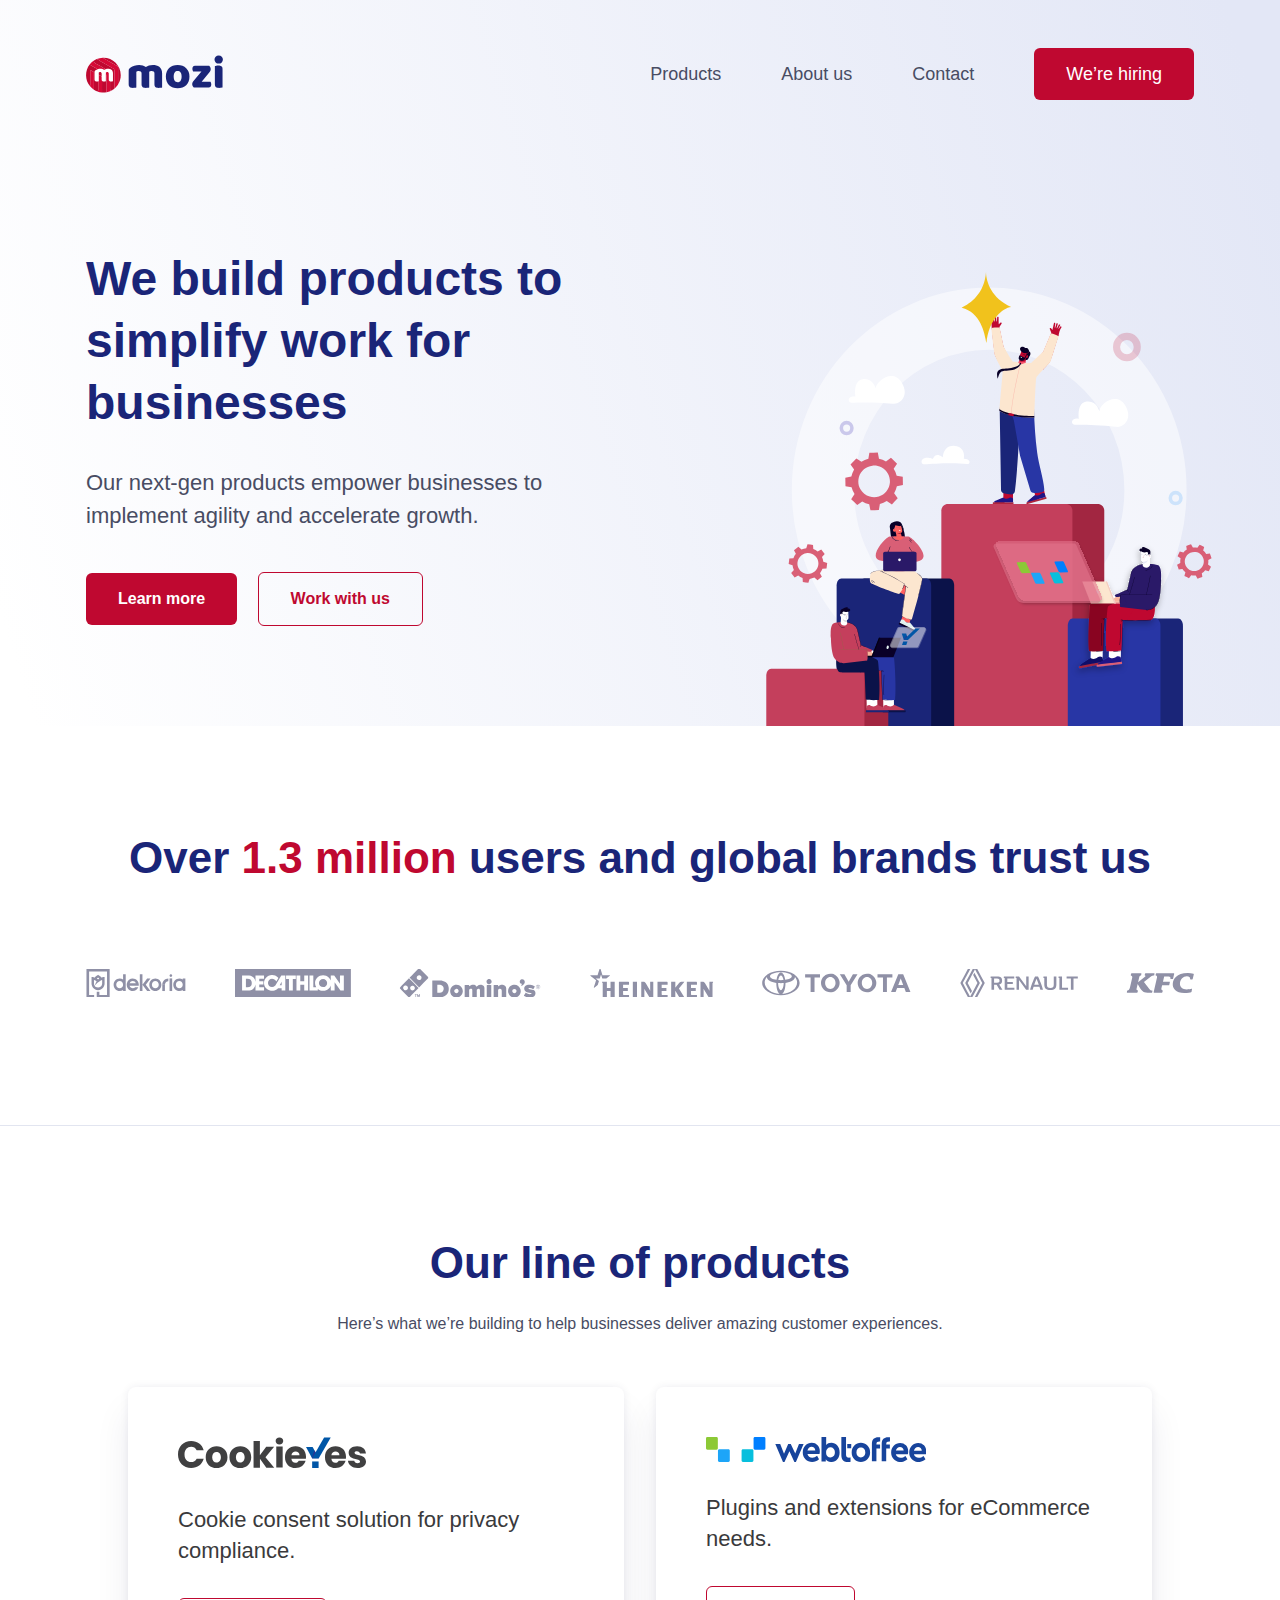
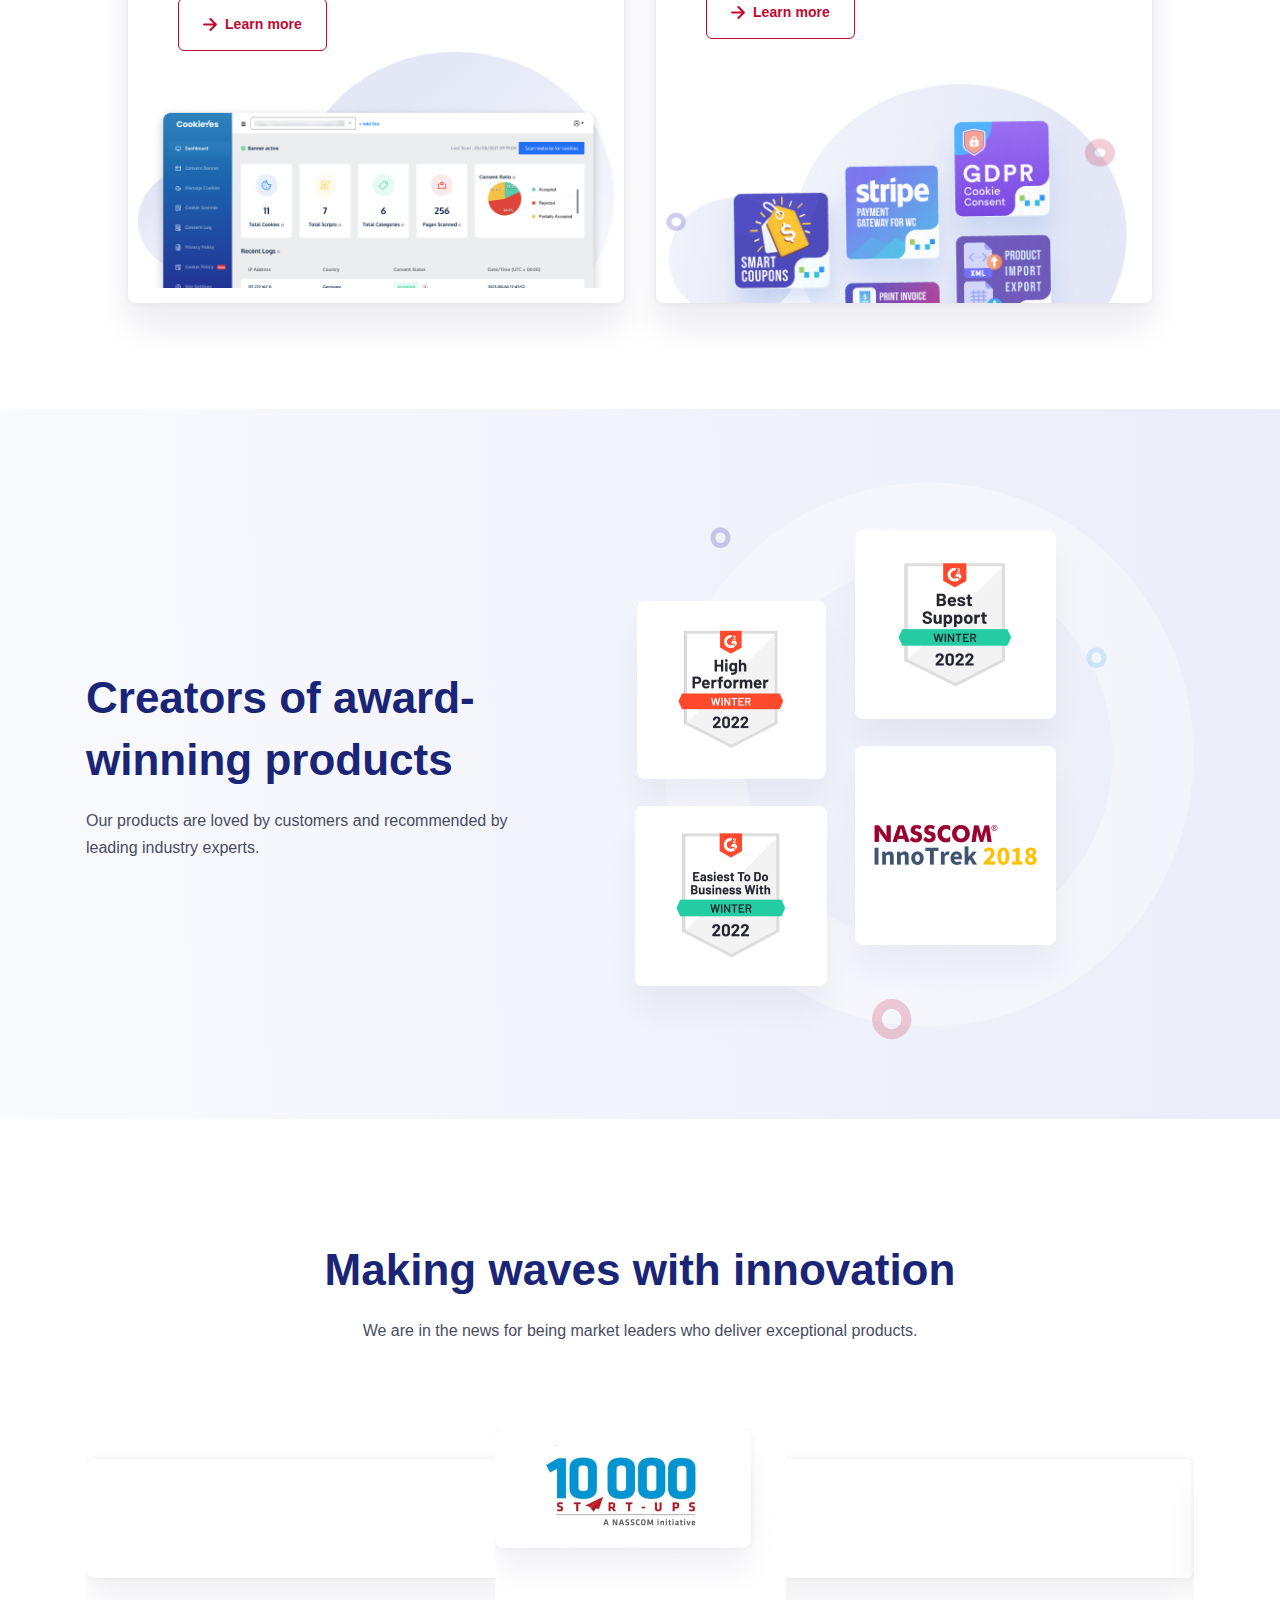
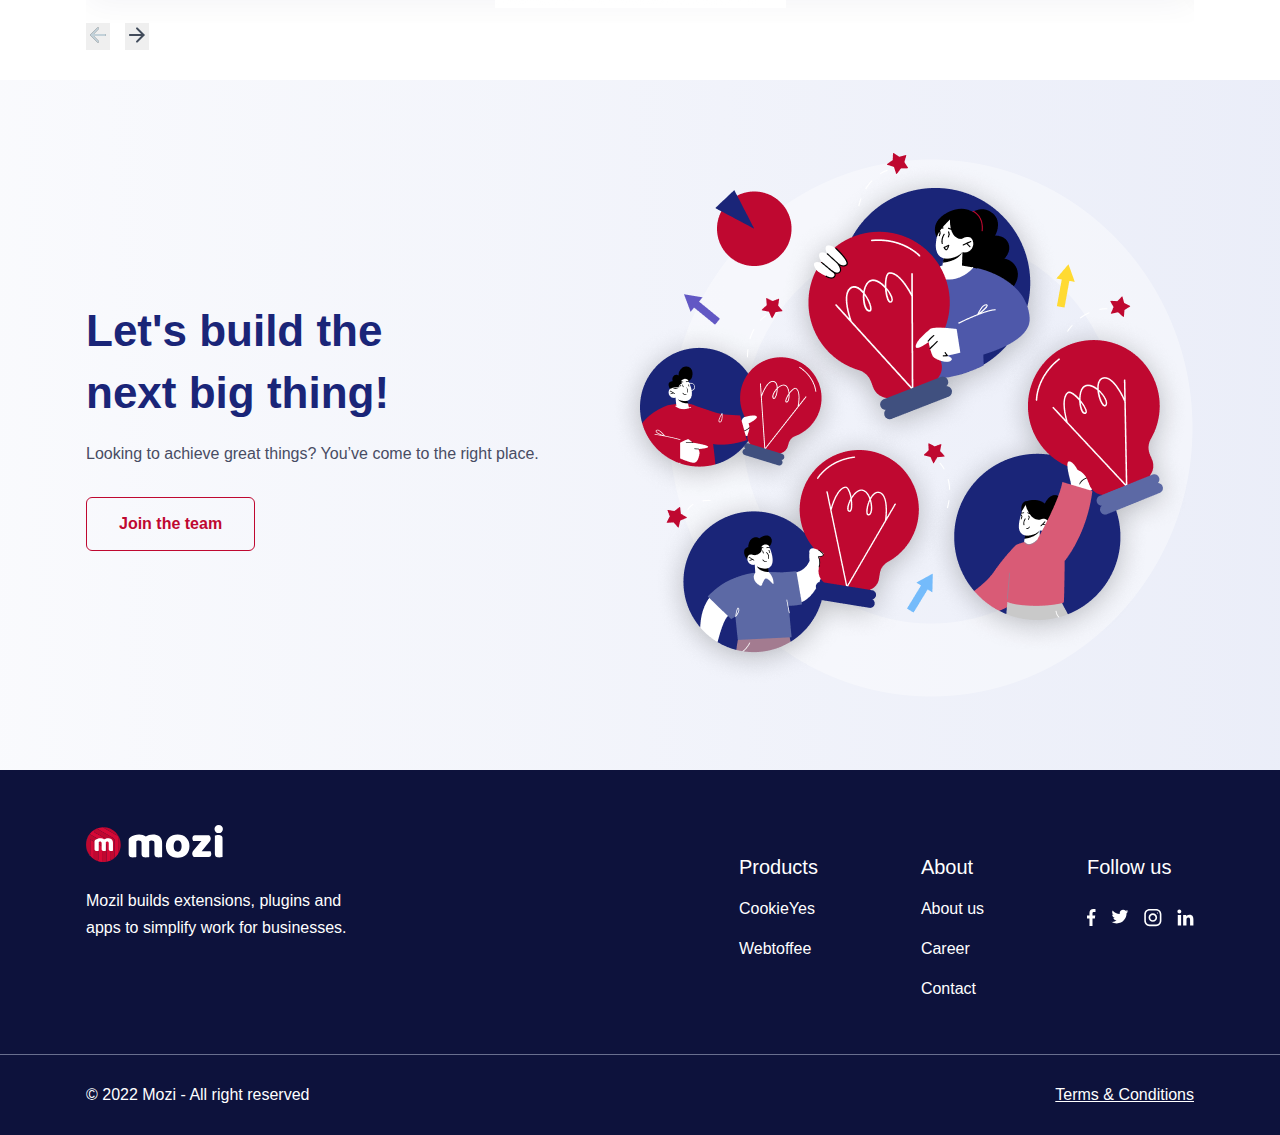
==== commit 030c662a: "products" ====
--- a/index.html
+++ b/index.html
@@ -9,7 +9,7 @@
     <link rel="stylesheet" href="./css/style.min.css">
 </head>
 
-<body class="main__body">
+<body class="products__body">
     <div class="hero__wrapper">
         <!-- Header -->
         <header>
@@ -51,11 +51,8 @@
 </section>
 
     </div>
-
-    <!-- Main Page -->
-    <main>
-        <!-- Brands -->
-        <section class="section section__brands">
+    <!-- Brands -->
+    <section class="section section__brands">
     <div class="container">
         <h3 class="section__title title__center section__title-brands">Over <span>1.3 million</span> users and global
             brands trust us
@@ -86,8 +83,8 @@
     </div>
 </section>
 
-        <!-- Products -->
-        <section class="section section__products">
+    <!-- Products -->
+    <section class="section section__products">
     <div class="container">
         <h3 class="section__title title__center">Our line of products</h3>
         <h4 class="section__subtitle subtitle__center">Here’s what we’re building to help businesses deliver amazing
@@ -141,8 +138,8 @@
     </div>
 </section>
 
-        <!-- Info 1 -->
-        <section class="section section__info">
+    <!-- Info 1 -->
+    <section class="section section__info">
     <div class="container">
         <div class="info">
             <div class="info__item">
@@ -151,14 +148,14 @@
                     experts.</h4>
             </div>
             <div class="info__item">
-                <img src="./img/info1.png" alt="img">
-            </div>
-        </div>
-    </div>
-</section>
-
-        <!-- Innovation -->
-        <section class="section section__innovation">
+                <img src="./img/info1.png" alt="img" class="info__img">
+            </div>
+        </div>
+    </div>
+</section>
+
+    <!-- Innovation -->
+    <section class="section section__innovation">
     <div class="container">
         <h3 class="section__title title__center">Making waves with innovation</h3>
         <h4 class="section__subtitle subtitle__center">We are in the news for being market leaders who deliver
@@ -217,8 +214,8 @@
     </div>
 </section>
 
-        <!-- Info 2 -->
-        <section class="section section__info">
+    <!-- Info 2 -->
+    <section class="section section__info">
     <div class="container">
         <div class="info">
             <div class="info__item">
@@ -227,11 +224,14 @@
                 <a href="#" class="btn__outline info__btn">Join the team</a>
             </div>
             <div class="info__item">
-                <img src="./img/info2.png" alt="img">
-            </div>
-        </div>
-    </div>
-</section>
+                <img src="./img/info2.png" alt="img" class="info__img">
+            </div>
+        </div>
+    </div>
+</section>
+    <!-- Main Page -->
+    <main>
+
     </main>
 
     <!-- Footer -->
--- a/css/style.min.css
+++ b/css/style.min.css
@@ -1 +1 @@
-*{padding:0;margin:0;border:0}*,:after,:before{-webkit-box-sizing:border-box;box-sizing:border-box}aside,footer,header,nav,section{display:block}body{line-height:1;-ms-text-size-adjust:100%;-moz-text-size-adjust:100%;-webkit-text-size-adjust:100%}input::-ms-clear{display:none}button{cursor:pointer}button::-moz-focus-inner{padding:0;border:0}a,a:visited{text-decoration:none}a:hover{text-decoration:none}ul li{list-style:none}img{vertical-align:top}h1,h2,h3,h4,h5,h6{font-weight:inherit;font-size:inherit}.container{max-width:1148px;width:100%;margin:0 auto;padding:0 20px}body{font-family:Europa,sans-serif}body.locked{overflow:hidden}.btn{background:#bf0830;color:#fff;padding:14px 32px;border-radius:6px;font-size:16px;line-height:150%;font-weight:700;display:inline-block}.btn:hover{background:#d30834;-webkit-transition:.3s all ease;-o-transition:.3s all ease;transition:.3s all ease}.btn__outline{padding:14px 32px;border-radius:6px;font-size:16px;line-height:150%;font-weight:700;display:inline-block;border:1px solid #bf0830;color:#bf0830}.btn__outline:hover{color:#fff;background:#bf0830;-webkit-transition:.3s ease;-o-transition:.3s ease;transition:.3s ease}.section__title{font-style:normal;font-weight:700;font-size:44px;line-height:62px;color:#1a2578}.section__title.title__center{text-align:center}.section__title span{color:#bf0830}.section__subtitle{font-style:normal;font-weight:400;font-size:16px;line-height:27px;color:#484c63;margin-top:16px}.section__subtitle.subtitle__center{text-align:center}@-webkit-keyframes fade{0%{opacity:0}100%{opacity:1}}@keyframes fade{0%{opacity:0}100%{opacity:1}}nav{overflow:hidden;padding:24px 0}.fixed__nav{position:fixed;left:0;right:0;top:0;background:#fff;z-index:111;padding:15px 0;-webkit-transition:.3s all ease;-o-transition:.3s all ease;transition:.3s all ease}.navbar{display:-webkit-box;display:-ms-flexbox;display:flex;width:100%;-webkit-box-pack:justify;-ms-flex-pack:justify;justify-content:space-between;-webkit-box-align:center;-ms-flex-align:center;align-items:center;padding:24px 0}.menu{display:-webkit-box;display:-ms-flexbox;display:flex;-webkit-box-align:center;-ms-flex-align:center;align-items:center}.menu__item{margin-left:60px}.menu__item:last-child .menu__item-link{color:#fff}.menu__item-link{color:#484c63;font-style:normal;font-weight:400;font-size:18px;line-height:24px}.menu__item-link:hover{color:#bf0830;-webkit-transition:.3s all ease;-o-transition:.3s all ease;transition:.3s all ease}.burger{display:none;cursor:pointer}.hero__wrapper{background:-o-linear-gradient(197.09deg,#e3e7f6 3.68%,rgba(227,231,246,0) 97.82%);background:linear-gradient(252.91deg,#e3e7f6 3.68%,rgba(227,231,246,0) 97.82%)}.section__hero{padding:129px 0 210px 0;position:relative}.section__hero .main__img{position:absolute;bottom:0;right:75px}.hero{display:-webkit-box;display:-ms-flexbox;display:flex}.hero__item{-webkit-box-flex:0;-ms-flex:0 1 50%;flex:0 1 50%}.hero__item-title{font-weight:700;font-size:48px;line-height:62px;display:-webkit-box;display:-ms-flexbox;display:flex;-webkit-box-align:center;-ms-flex-align:center;align-items:center;color:#1a2578}.hero__item-text{font-style:normal;font-weight:400;font-size:22px;line-height:33px;color:#484c63;margin-top:32px}.hero__item-buttons{margin-top:20px}.hero__btn{margin-top:20px}.hero__btn:last-child{margin-left:16px}.section__brands{padding:101px 0 128px 0;border-bottom:1px solid rgba(197,203,226,.5)}.brands__title-brands{font-size:36px;line-height:57px}.brands{display:-webkit-box;display:-ms-flexbox;display:flex;-webkit-box-pack:justify;-ms-flex-pack:justify;justify-content:space-between;-webkit-box-align:center;-ms-flex-align:center;align-items:center;margin-top:60px}.brands__item{margin-top:20px}.hero__wrapper{background:-o-linear-gradient(197.09deg,#e3e7f6 3.68%,rgba(227,231,246,0) 97.82%);background:linear-gradient(252.91deg,#e3e7f6 3.68%,rgba(227,231,246,0) 97.82%)}.section__hero{padding:129px 0 210px 0;position:relative}.section__hero .main__img{position:absolute;bottom:0;right:75px}.hero{display:-webkit-box;display:-ms-flexbox;display:flex}.hero__item{-webkit-box-flex:0;-ms-flex:0 1 50%;flex:0 1 50%}.hero__item-title{font-weight:700;font-size:48px;line-height:62px;display:-webkit-box;display:-ms-flexbox;display:flex;-webkit-box-align:center;-ms-flex-align:center;align-items:center;color:#1a2578}.hero__item-text{font-style:normal;font-weight:400;font-size:22px;line-height:33px;color:#484c63;margin-top:32px}.hero__item-buttons{margin-top:20px}.hero__btn{margin-top:20px}.hero__btn:last-child{margin-left:16px}.section__info{padding:73px 0;background:-o-linear-gradient(181.48deg,#e3e7f6 -52.27%,rgba(227,231,246,0) 138.23%);background:linear-gradient(268.52deg,#e3e7f6 -52.27%,rgba(227,231,246,0) 138.23%)}.info{display:-webkit-box;display:-ms-flexbox;display:flex;-webkit-box-pack:justify;-ms-flex-pack:justify;justify-content:space-between;-webkit-box-align:center;-ms-flex-align:center;align-items:center;gap:50px}.info__item{-webkit-box-flex:0;-ms-flex:0 1 50%;flex:0 1 50%}.info__btn{margin-top:30px}footer{background:#0d123c}.footer{display:-webkit-box;display:-ms-flexbox;display:flex;-webkit-box-pack:justify;-ms-flex-pack:justify;justify-content:space-between;padding:55px 0}.footer__item{-webkit-box-flex:0;-ms-flex:0 1 50%;flex:0 1 50%}.footer__text{font-style:normal;font-weight:400;font-size:16px;line-height:27px;margin-top:25px;color:#fff;max-width:287px}.footer__list{display:-webkit-box;display:-ms-flexbox;display:flex;-webkit-box-pack:justify;-ms-flex-pack:justify;justify-content:space-between;max-width:455px;margin-left:auto}.footer__lists-item::last-child{margin-top:35px}.footer__list-title{font-style:normal;font-weight:400;font-size:20px;line-height:24px;color:#fff}.footer__list-item{margin-top:20px}.footer__list{margin-top:30px}.footer__list-item--link{font-style:normal;font-weight:400;font-size:16px;line-height:20px;margin-top:30px;color:#fff}.footer__list-item--link:hover{color:#bf0830;-webkit-transition:.3s all ease;-o-transition:.3s all ease;transition:.3s all ease}.footer__social{margin-top:30px;display:-webkit-box;display:-ms-flexbox;display:flex;gap:15px}.footer__social-link:hover path{fill:#bf0830;-webkit-transition:.3s all ease;-o-transition:.3s all ease;transition:.3s all ease}.footer__copyright{padding:30px 0;border-top:1px solid rgba(197,203,226,.5)}.footer__copy{display:-webkit-box;display:-ms-flexbox;display:flex;-webkit-box-pack:justify;-ms-flex-pack:justify;justify-content:space-between}.footer__copy-item{font-style:normal;font-weight:400;font-size:16px;line-height:20px;color:#fff}.footer__copy-item a{text-decoration:underline;font-style:normal;font-weight:400;font-size:16px;line-height:20px;color:#fff}.section__products{padding:106px 108px}.products{display:-webkit-box;display:-ms-flexbox;display:flex;gap:32px;-webkit-box-pack:center;-ms-flex-pack:center;justify-content:center}.products__item{-webkit-box-flex:0;-ms-flex:0 1 50%;flex:0 1 50%;-webkit-box-shadow:0 0 8px rgba(22,23,72,.07),0 25px 35px rgba(22,23,72,.08);box-shadow:0 0 8px rgba(22,23,72,.07),0 25px 35px rgba(22,23,72,.08);border-radius:8px;margin-top:97px;display:-webkit-box;display:-ms-flexbox;display:flex;-webkit-box-orient:vertical;-webkit-box-direction:normal;-ms-flex-direction:column;flex-direction:column}.products__item-text{font-style:normal;font-weight:400;font-size:24px;line-height:31px;margin-top:40px;color:#3a3a3c}.products__item-btn{display:-webkit-inline-box;display:-ms-inline-flexbox;display:inline-flex;padding:15px 24px;border:1px solid #bf0830;border-radius:6px;gap:8px;margin-top:32px}.products__item-btn:hover{background:#bf0830;-webkit-transition:.3s all ease;-o-transition:.3s all ease;transition:.3s all ease}.products__item-btn:hover span{color:#fff;-webkit-transition:.3s all ease;-o-transition:.3s all ease;transition:.3s all ease}.products__item-btn:hover path{stroke:#fff;-webkit-transition:.3s all ease;-o-transition:.3s all ease;transition:.3s all ease}.products__item-btn span{font-size:14px;font-weight:700;line-height:150%;display:-webkit-box;display:-ms-flexbox;display:flex;-webkit-box-align:center;-ms-flex-align:center;align-items:center;letter-spacing:.005em;color:#bf0830}.product__item-content{padding:62px 62px 0 62px}.product__item-footer{padding:0 10px}.product__item-footer img{max-width:100%;width:100%;height:auto}.section__innovation{padding-top:120px;padding-bottom:30px}.swiper__innovation{margin-top:70px}.swiper__innovation .swiper-slide{-webkit-box-shadow:0 0 8px rgba(22,23,72,.07),0 25px 35px rgba(22,23,72,.05);box-shadow:0 0 8px rgba(22,23,72,.07),0 25px 35px rgba(22,23,72,.05);border-radius:8px;display:-webkit-box;display:-ms-flexbox;display:flex;-webkit-box-pack:center;-ms-flex-pack:center;justify-content:center;-webkit-box-align:center;-ms-flex-align:center;align-items:center;height:119px}.swiper-wrapper{padding:45px 0;display:-webkit-box;display:-ms-flexbox;display:flex;-webkit-box-align:center;-ms-flex-align:center;align-items:center}.swiper__arrows{display:-webkit-box;display:-ms-flexbox;display:flex;-webkit-box-align:center;-ms-flex-align:center;align-items:center}.swiper__arrow-next{margin-left:15px}@font-face{font-family:swiper-icons;src:url("data:application/font-woff;charset=utf-8;base64, [base64]//wADZ2x5ZgAAAywAAADMAAAD2MHtryVoZWFkAAABbAAAADAAAAA2E2+eoWhoZWEAAAGcAAAAHwAAACQC9gDzaG10eAAAAigAAAAZAAAArgJkABFsb2NhAAAC0AAAAFoAAABaFQAUGG1heHAAAAG8AAAAHwAAACAAcABAbmFtZQAAA/gAAAE5AAACXvFdBwlwb3N0AAAFNAAAAGIAAACE5s74hXjaY2BkYGAAYpf5Hu/j+W2+MnAzMYDAzaX6QjD6/4//Bxj5GA8AuRwMYGkAPywL13jaY2BkYGA88P8Agx4j+/8fQDYfA1AEBWgDAIB2BOoAeNpjYGRgYNBh4GdgYgABEMnIABJzYNADCQAACWgAsQB42mNgYfzCOIGBlYGB0YcxjYGBwR1Kf2WQZGhhYGBiYGVmgAFGBiQQkOaawtDAoMBQxXjg/wEGPcYDDA4wNUA2CCgwsAAAO4EL6gAAeNpj2M0gyAACqxgGNWBkZ2D4/wMA+xkDdgAAAHjaY2BgYGaAYBkGRgYQiAHyGMF8FgYHIM3DwMHABGQrMOgyWDLEM1T9/w8UBfEMgLzE////P/5//f/V/xv+r4eaAAeMbAxwIUYmIMHEgKYAYjUcsDAwsLKxc3BycfPw8jEQA/[base64]/uznmfPFBNODM2K7MTQ45YEAZqGP81AmGGcF3iPqOop0r1SPTaTbVkfUe4HXj97wYE+yNwWYxwWu4v1ugWHgo3S1XdZEVqWM7ET0cfnLGxWfkgR42o2PvWrDMBSFj/IHLaF0zKjRgdiVMwScNRAoWUoH78Y2icB/yIY09An6AH2Bdu/UB+yxopYshQiEvnvu0dURgDt8QeC8PDw7Fpji3fEA4z/PEJ6YOB5hKh4dj3EvXhxPqH/SKUY3rJ7srZ4FZnh1PMAtPhwP6fl2PMJMPDgeQ4rY8YT6Gzao0eAEA409DuggmTnFnOcSCiEiLMgxCiTI6Cq5DZUd3Qmp10vO0LaLTd2cjN4fOumlc7lUYbSQcZFkutRG7g6JKZKy0RmdLY680CDnEJ+UMkpFFe1RN7nxdVpXrC4aTtnaurOnYercZg2YVmLN/d/gczfEimrE/fs/bOuq29Zmn8tloORaXgZgGa78yO9/cnXm2BpaGvq25Dv9S4E9+5SIc9PqupJKhYFSSl47+Qcr1mYNAAAAeNptw0cKwkAAAMDZJA8Q7OUJvkLsPfZ6zFVERPy8qHh2YER+3i/BP83vIBLLySsoKimrqKqpa2hp6+jq6RsYGhmbmJqZSy0sraxtbO3sHRydnEMU4uR6yx7JJXveP7WrDycAAAAAAAH//wACeNpjYGRgYOABYhkgZgJCZgZNBkYGLQZtIJsFLMYAAAw3ALgAeNolizEKgDAQBCchRbC2sFER0YD6qVQiBCv/H9ezGI6Z5XBAw8CBK/m5iQQVauVbXLnOrMZv2oLdKFa8Pjuru2hJzGabmOSLzNMzvutpB3N42mNgZGBg4GKQYzBhYMxJLMlj4GBgAYow/P/PAJJhLM6sSoWKfWCAAwDAjgbRAAB42mNgYGBkAIIbCZo5IPrmUn0hGA0AO8EFTQAA");font-weight:400;font-style:normal}:root{--swiper-theme-color:#007aff}.swiper{margin-left:auto;margin-right:auto;position:relative;overflow:hidden;list-style:none;padding:0;z-index:1}.swiper-vertical>.swiper-wrapper{-webkit-box-orient:vertical;-webkit-box-direction:normal;-ms-flex-direction:column;flex-direction:column}.swiper-wrapper{position:relative;width:100%;height:100%;z-index:1;display:-webkit-box;display:-ms-flexbox;display:flex;-webkit-transition-property:-webkit-transform;transition-property:-webkit-transform;-o-transition-property:transform;transition-property:transform;transition-property:transform,-webkit-transform;-webkit-box-sizing:content-box;box-sizing:content-box}.swiper-android .swiper-slide,.swiper-wrapper{-webkit-transform:translate3d(0,0,0);transform:translate3d(0,0,0)}.swiper-pointer-events{-ms-touch-action:pan-y;touch-action:pan-y}.swiper-pointer-events.swiper-vertical{-ms-touch-action:pan-x;touch-action:pan-x}.swiper-slide{-ms-flex-negative:0;flex-shrink:0;width:100%;height:100%;position:relative;-webkit-transition-property:-webkit-transform;transition-property:-webkit-transform;-o-transition-property:transform;transition-property:transform;transition-property:transform,-webkit-transform}.swiper-slide-invisible-blank{visibility:hidden}.swiper-autoheight,.swiper-autoheight .swiper-slide{height:auto}.swiper-autoheight .swiper-wrapper{-webkit-box-align:start;-ms-flex-align:start;align-items:flex-start;-webkit-transition-property:height,-webkit-transform;transition-property:height,-webkit-transform;-o-transition-property:transform,height;transition-property:transform,height;transition-property:transform,height,-webkit-transform}.swiper-3d,.swiper-3d.swiper-css-mode .swiper-wrapper{-webkit-perspective:1200px;perspective:1200px}.swiper-3d .swiper-cube-shadow,.swiper-3d .swiper-slide,.swiper-3d .swiper-slide-shadow,.swiper-3d .swiper-slide-shadow-bottom,.swiper-3d .swiper-slide-shadow-left,.swiper-3d .swiper-slide-shadow-right,.swiper-3d .swiper-slide-shadow-top,.swiper-3d .swiper-wrapper{-webkit-transform-style:preserve-3d;transform-style:preserve-3d}.swiper-3d .swiper-slide-shadow,.swiper-3d .swiper-slide-shadow-bottom,.swiper-3d .swiper-slide-shadow-left,.swiper-3d .swiper-slide-shadow-right,.swiper-3d .swiper-slide-shadow-top{position:absolute;left:0;top:0;width:100%;height:100%;pointer-events:none;z-index:10}.swiper-3d .swiper-slide-shadow{background:rgba(0,0,0,.15)}.swiper-3d .swiper-slide-shadow-left{background-image:-webkit-gradient(linear,right top,left top,from(rgba(0,0,0,.5)),to(rgba(0,0,0,0)));background-image:-o-linear-gradient(right,rgba(0,0,0,.5),rgba(0,0,0,0));background-image:linear-gradient(to left,rgba(0,0,0,.5),rgba(0,0,0,0))}.swiper-3d .swiper-slide-shadow-right{background-image:-webkit-gradient(linear,left top,right top,from(rgba(0,0,0,.5)),to(rgba(0,0,0,0)));background-image:-o-linear-gradient(left,rgba(0,0,0,.5),rgba(0,0,0,0));background-image:linear-gradient(to right,rgba(0,0,0,.5),rgba(0,0,0,0))}.swiper-3d .swiper-slide-shadow-top{background-image:-webkit-gradient(linear,left bottom,left top,from(rgba(0,0,0,.5)),to(rgba(0,0,0,0)));background-image:-o-linear-gradient(bottom,rgba(0,0,0,.5),rgba(0,0,0,0));background-image:linear-gradient(to top,rgba(0,0,0,.5),rgba(0,0,0,0))}.swiper-3d .swiper-slide-shadow-bottom{background-image:-webkit-gradient(linear,left top,left bottom,from(rgba(0,0,0,.5)),to(rgba(0,0,0,0)));background-image:-o-linear-gradient(top,rgba(0,0,0,.5),rgba(0,0,0,0));background-image:linear-gradient(to bottom,rgba(0,0,0,.5),rgba(0,0,0,0))}.swiper-css-mode>.swiper-wrapper{overflow:auto;scrollbar-width:none;-ms-overflow-style:none}.swiper-css-mode>.swiper-wrapper::-webkit-scrollbar{display:none}.swiper-css-mode>.swiper-wrapper>.swiper-slide{scroll-snap-align:start start}.swiper-horizontal.swiper-css-mode>.swiper-wrapper{-ms-scroll-snap-type:x mandatory;scroll-snap-type:x mandatory}.swiper-vertical.swiper-css-mode>.swiper-wrapper{-ms-scroll-snap-type:y mandatory;scroll-snap-type:y mandatory}.swiper-centered>.swiper-wrapper::before{content:"";-ms-flex-negative:0;flex-shrink:0;-webkit-box-ordinal-group:10000;-ms-flex-order:9999;order:9999}.swiper-centered.swiper-horizontal>.swiper-wrapper>.swiper-slide:first-child{-webkit-margin-start:var(--swiper-centered-offset-before);margin-inline-start:var(--swiper-centered-offset-before)}.swiper-centered.swiper-horizontal>.swiper-wrapper::before{height:100%;min-height:1px;width:var(--swiper-centered-offset-after)}.swiper-centered.swiper-vertical>.swiper-wrapper>.swiper-slide:first-child{-webkit-margin-before:var(--swiper-centered-offset-before);margin-block-start:var(--swiper-centered-offset-before)}.swiper-centered.swiper-vertical>.swiper-wrapper::before{width:100%;min-width:1px;height:var(--swiper-centered-offset-after)}.swiper-centered>.swiper-wrapper>.swiper-slide{scroll-snap-align:center center}.swiper-virtual.swiper-css-mode .swiper-wrapper::after{content:"";position:absolute;left:0;top:0;pointer-events:none}.swiper-virtual.swiper-css-mode.swiper-horizontal .swiper-wrapper::after{height:1px;width:var(--swiper-virtual-size)}.swiper-virtual.swiper-css-mode.swiper-vertical .swiper-wrapper::after{width:1px;height:var(--swiper-virtual-size)}:root{--swiper-navigation-size:44px}.swiper-button-next,.swiper-button-prev{position:absolute;top:50%;width:calc(var(--swiper-navigation-size)/ 44 * 27);height:var(--swiper-navigation-size);margin-top:calc(0px - var(--swiper-navigation-size)/ 2);z-index:10;cursor:pointer;display:-webkit-box;display:-ms-flexbox;display:flex;-webkit-box-align:center;-ms-flex-align:center;align-items:center;-webkit-box-pack:center;-ms-flex-pack:center;justify-content:center;color:var(--swiper-navigation-color,var(--swiper-theme-color))}.swiper-button-next.swiper-button-disabled,.swiper-button-prev.swiper-button-disabled{opacity:.35;cursor:auto;pointer-events:none}.swiper-button-next:after,.swiper-button-prev:after{font-family:swiper-icons;font-size:var(--swiper-navigation-size);text-transform:none!important;letter-spacing:0;text-transform:none;font-variant:initial;line-height:1}.swiper-button-prev,.swiper-rtl .swiper-button-next{left:10px;right:auto}.swiper-button-prev:after,.swiper-rtl .swiper-button-next:after{content:"prev"}.swiper-button-next,.swiper-rtl .swiper-button-prev{right:10px;left:auto}.swiper-button-next:after,.swiper-rtl .swiper-button-prev:after{content:"next"}.swiper-button-lock{display:none}.swiper-pagination{position:absolute;text-align:center;-webkit-transition:.3s opacity;-o-transition:.3s opacity;transition:.3s opacity;-webkit-transform:translate3d(0,0,0);transform:translate3d(0,0,0);z-index:10}.swiper-pagination.swiper-pagination-hidden{opacity:0}.swiper-horizontal>.swiper-pagination-bullets,.swiper-pagination-bullets.swiper-pagination-horizontal,.swiper-pagination-custom,.swiper-pagination-fraction{bottom:10px;left:0;width:100%}.swiper-pagination-bullets-dynamic{overflow:hidden;font-size:0}.swiper-pagination-bullets-dynamic .swiper-pagination-bullet{-webkit-transform:scale(.33);-ms-transform:scale(.33);transform:scale(.33);position:relative}.swiper-pagination-bullets-dynamic .swiper-pagination-bullet-active{-webkit-transform:scale(1);-ms-transform:scale(1);transform:scale(1)}.swiper-pagination-bullets-dynamic .swiper-pagination-bullet-active-main{-webkit-transform:scale(1);-ms-transform:scale(1);transform:scale(1)}.swiper-pagination-bullets-dynamic .swiper-pagination-bullet-active-prev{-webkit-transform:scale(.66);-ms-transform:scale(.66);transform:scale(.66)}.swiper-pagination-bullets-dynamic .swiper-pagination-bullet-active-prev-prev{-webkit-transform:scale(.33);-ms-transform:scale(.33);transform:scale(.33)}.swiper-pagination-bullets-dynamic .swiper-pagination-bullet-active-next{-webkit-transform:scale(.66);-ms-transform:scale(.66);transform:scale(.66)}.swiper-pagination-bullets-dynamic .swiper-pagination-bullet-active-next-next{-webkit-transform:scale(.33);-ms-transform:scale(.33);transform:scale(.33)}.swiper-pagination-bullet{width:var(--swiper-pagination-bullet-width,var(--swiper-pagination-bullet-size,8px));height:var(--swiper-pagination-bullet-height,var(--swiper-pagination-bullet-size,8px));display:inline-block;border-radius:50%;background:var(--swiper-pagination-bullet-inactive-color,#000);opacity:var(--swiper-pagination-bullet-inactive-opacity,.2)}button.swiper-pagination-bullet{border:none;margin:0;padding:0;-webkit-box-shadow:none;box-shadow:none;-webkit-appearance:none;-moz-appearance:none;appearance:none}.swiper-pagination-clickable .swiper-pagination-bullet{cursor:pointer}.swiper-pagination-bullet:only-child{display:none!important}.swiper-pagination-bullet-active{opacity:var(--swiper-pagination-bullet-opacity,1);background:var(--swiper-pagination-color,var(--swiper-theme-color))}.swiper-pagination-vertical.swiper-pagination-bullets,.swiper-vertical>.swiper-pagination-bullets{right:10px;top:50%;-webkit-transform:translate3d(0,-50%,0);transform:translate3d(0,-50%,0)}.swiper-pagination-vertical.swiper-pagination-bullets .swiper-pagination-bullet,.swiper-vertical>.swiper-pagination-bullets .swiper-pagination-bullet{margin:var(--swiper-pagination-bullet-vertical-gap,6px) 0;display:block}.swiper-pagination-vertical.swiper-pagination-bullets.swiper-pagination-bullets-dynamic,.swiper-vertical>.swiper-pagination-bullets.swiper-pagination-bullets-dynamic{top:50%;-webkit-transform:translateY(-50%);-ms-transform:translateY(-50%);transform:translateY(-50%);width:8px}.swiper-pagination-vertical.swiper-pagination-bullets.swiper-pagination-bullets-dynamic .swiper-pagination-bullet,.swiper-vertical>.swiper-pagination-bullets.swiper-pagination-bullets-dynamic .swiper-pagination-bullet{display:inline-block;-webkit-transition:.2s top,.2s -webkit-transform;transition:.2s top,.2s -webkit-transform;-o-transition:.2s transform,.2s top;transition:.2s transform,.2s top;transition:.2s transform,.2s top,.2s -webkit-transform}.swiper-horizontal>.swiper-pagination-bullets .swiper-pagination-bullet,.swiper-pagination-horizontal.swiper-pagination-bullets .swiper-pagination-bullet{margin:0 var(--swiper-pagination-bullet-horizontal-gap,4px)}.swiper-horizontal>.swiper-pagination-bullets.swiper-pagination-bullets-dynamic,.swiper-pagination-horizontal.swiper-pagination-bullets.swiper-pagination-bullets-dynamic{left:50%;-webkit-transform:translateX(-50%);-ms-transform:translateX(-50%);transform:translateX(-50%);white-space:nowrap}.swiper-horizontal>.swiper-pagination-bullets.swiper-pagination-bullets-dynamic .swiper-pagination-bullet,.swiper-pagination-horizontal.swiper-pagination-bullets.swiper-pagination-bullets-dynamic .swiper-pagination-bullet{-webkit-transition:.2s left,.2s -webkit-transform;transition:.2s left,.2s -webkit-transform;-o-transition:.2s transform,.2s left;transition:.2s transform,.2s left;transition:.2s transform,.2s left,.2s -webkit-transform}.swiper-horizontal.swiper-rtl>.swiper-pagination-bullets-dynamic .swiper-pagination-bullet{-webkit-transition:.2s right,.2s -webkit-transform;transition:.2s right,.2s -webkit-transform;-o-transition:.2s transform,.2s right;transition:.2s transform,.2s right;transition:.2s transform,.2s right,.2s -webkit-transform}.swiper-pagination-progressbar{background:rgba(0,0,0,.25);position:absolute}.swiper-pagination-progressbar .swiper-pagination-progressbar-fill{background:var(--swiper-pagination-color,var(--swiper-theme-color));position:absolute;left:0;top:0;width:100%;height:100%;-webkit-transform:scale(0);-ms-transform:scale(0);transform:scale(0);-webkit-transform-origin:left top;-ms-transform-origin:left top;transform-origin:left top}.swiper-rtl .swiper-pagination-progressbar .swiper-pagination-progressbar-fill{-webkit-transform-origin:right top;-ms-transform-origin:right top;transform-origin:right top}.swiper-horizontal>.swiper-pagination-progressbar,.swiper-pagination-progressbar.swiper-pagination-horizontal,.swiper-pagination-progressbar.swiper-pagination-vertical.swiper-pagination-progressbar-opposite,.swiper-vertical>.swiper-pagination-progressbar.swiper-pagination-progressbar-opposite{width:100%;height:4px;left:0;top:0}.swiper-horizontal>.swiper-pagination-progressbar.swiper-pagination-progressbar-opposite,.swiper-pagination-progressbar.swiper-pagination-horizontal.swiper-pagination-progressbar-opposite,.swiper-pagination-progressbar.swiper-pagination-vertical,.swiper-vertical>.swiper-pagination-progressbar{width:4px;height:100%;left:0;top:0}.swiper-pagination-lock{display:none}.swiper-scrollbar{border-radius:10px;position:relative;-ms-touch-action:none;background:rgba(0,0,0,.1)}.swiper-horizontal>.swiper-scrollbar{position:absolute;left:1%;bottom:3px;z-index:50;height:5px;width:98%}.swiper-vertical>.swiper-scrollbar{position:absolute;right:3px;top:1%;z-index:50;width:5px;height:98%}.swiper-scrollbar-drag{height:100%;width:100%;position:relative;background:rgba(0,0,0,.5);border-radius:10px;left:0;top:0}.swiper-scrollbar-cursor-drag{cursor:move}.swiper-scrollbar-lock{display:none}.swiper-zoom-container{width:100%;height:100%;display:-webkit-box;display:-ms-flexbox;display:flex;-webkit-box-pack:center;-ms-flex-pack:center;justify-content:center;-webkit-box-align:center;-ms-flex-align:center;align-items:center;text-align:center}.swiper-zoom-container>canvas,.swiper-zoom-container>img,.swiper-zoom-container>svg{max-width:100%;max-height:100%;-o-object-fit:contain;object-fit:contain}.swiper-slide-zoomed{cursor:move}.swiper-lazy-preloader{width:42px;height:42px;position:absolute;left:50%;top:50%;margin-left:-21px;margin-top:-21px;z-index:10;-webkit-transform-origin:50%;-ms-transform-origin:50%;transform-origin:50%;-webkit-animation:swiper-preloader-spin 1s infinite linear;animation:swiper-preloader-spin 1s infinite linear;-webkit-box-sizing:border-box;box-sizing:border-box;border:4px solid var(--swiper-preloader-color,var(--swiper-theme-color));border-radius:50%;border-top-color:transparent}.swiper-lazy-preloader-white{--swiper-preloader-color:#fff}.swiper-lazy-preloader-black{--swiper-preloader-color:#000}@-webkit-keyframes swiper-preloader-spin{100%{-webkit-transform:rotate(360deg);transform:rotate(360deg)}}@keyframes swiper-preloader-spin{100%{-webkit-transform:rotate(360deg);transform:rotate(360deg)}}.swiper .swiper-notification{position:absolute;left:0;top:0;pointer-events:none;opacity:0;z-index:-1000}.swiper-free-mode>.swiper-wrapper{-webkit-transition-timing-function:ease-out;-o-transition-timing-function:ease-out;transition-timing-function:ease-out;margin:0 auto}.swiper-grid>.swiper-wrapper{-ms-flex-wrap:wrap;flex-wrap:wrap}.swiper-grid-column>.swiper-wrapper{-ms-flex-wrap:wrap;flex-wrap:wrap;-webkit-box-orient:vertical;-webkit-box-direction:normal;-ms-flex-direction:column;flex-direction:column}.swiper-fade.swiper-free-mode .swiper-slide{-webkit-transition-timing-function:ease-out;-o-transition-timing-function:ease-out;transition-timing-function:ease-out}.swiper-fade .swiper-slide{pointer-events:none;-webkit-transition-property:opacity;-o-transition-property:opacity;transition-property:opacity}.swiper-fade .swiper-slide .swiper-slide{pointer-events:none}.swiper-fade .swiper-slide-active,.swiper-fade .swiper-slide-active .swiper-slide-active{pointer-events:auto}.swiper-cube{overflow:visible}.swiper-cube .swiper-slide{pointer-events:none;-webkit-backface-visibility:hidden;backface-visibility:hidden;z-index:1;visibility:hidden;-webkit-transform-origin:0 0;-ms-transform-origin:0 0;transform-origin:0 0;width:100%;height:100%}.swiper-cube .swiper-slide .swiper-slide{pointer-events:none}.swiper-cube.swiper-rtl .swiper-slide{-webkit-transform-origin:100% 0;-ms-transform-origin:100% 0;transform-origin:100% 0}.swiper-cube .swiper-slide-active,.swiper-cube .swiper-slide-active .swiper-slide-active{pointer-events:auto}.swiper-cube .swiper-slide-active,.swiper-cube .swiper-slide-next,.swiper-cube .swiper-slide-next+.swiper-slide,.swiper-cube .swiper-slide-prev{pointer-events:auto;visibility:visible}.swiper-cube .swiper-slide-shadow-bottom,.swiper-cube .swiper-slide-shadow-left,.swiper-cube .swiper-slide-shadow-right,.swiper-cube .swiper-slide-shadow-top{z-index:0;-webkit-backface-visibility:hidden;backface-visibility:hidden}.swiper-cube .swiper-cube-shadow{position:absolute;left:0;bottom:0;width:100%;height:100%;opacity:.6;z-index:0}.swiper-cube .swiper-cube-shadow:before{content:"";background:#000;position:absolute;left:0;top:0;bottom:0;right:0;-webkit-filter:blur(50px);filter:blur(50px)}.swiper-flip{overflow:visible}.swiper-flip .swiper-slide{pointer-events:none;-webkit-backface-visibility:hidden;backface-visibility:hidden;z-index:1}.swiper-flip .swiper-slide .swiper-slide{pointer-events:none}.swiper-flip .swiper-slide-active,.swiper-flip .swiper-slide-active .swiper-slide-active{pointer-events:auto}.swiper-flip .swiper-slide-shadow-bottom,.swiper-flip .swiper-slide-shadow-left,.swiper-flip .swiper-slide-shadow-right,.swiper-flip .swiper-slide-shadow-top{z-index:0;-webkit-backface-visibility:hidden;backface-visibility:hidden}.swiper-creative .swiper-slide{-webkit-backface-visibility:hidden;backface-visibility:hidden;overflow:hidden;-webkit-transition-property:opacity,height,-webkit-transform;transition-property:opacity,height,-webkit-transform;-o-transition-property:transform,opacity,height;transition-property:transform,opacity,height;transition-property:transform,opacity,height,-webkit-transform}.swiper-cards{overflow:visible}.swiper-cards .swiper-slide{-webkit-transform-origin:center bottom;-ms-transform-origin:center bottom;transform-origin:center bottom;-webkit-backface-visibility:hidden;backface-visibility:hidden;overflow:hidden}@media (max-width:1449.98px){.section__hero{padding:100px 0}.section__hero .main__img{max-width:600px;right:0}.section__hero{padding:100px 0}.section__hero .main__img{max-width:600px;right:0}.products__item{margin-top:50px}.products__item-text{margin-top:30px;font-size:22px}.product__item-content{padding:50px 50px 0 50px}}@media (max-width:991.98px){.container{max-width:970px}.btn{padding:12px 26px}.btn__outline{padding:12px 26px}.section{padding:75px 0}.section__title{font-size:32px;line-height:50px}.logo img{max-width:150px}.menu__item{margin-left:30px}.menu__item-link{font-size:16px}.section__hero{padding:50px 0 275px 0}.section__hero .main__img{max-width:400px;right:0}.hero__item{-webkit-box-flex:1;-ms-flex:1 1 100px;flex:1 1 100px}.hero__item-title{font-size:38px;line-height:48px}.hero__item-text{margin-top:25px;text-align:center}.hero__item-buttons{display:-webkit-box;display:-ms-flexbox;display:flex;-webkit-box-pack:center;-ms-flex-pack:center;justify-content:center}.brands{-ms-flex-wrap:wrap;flex-wrap:wrap;gap:20px;-webkit-box-pack:center;-ms-flex-pack:center;justify-content:center;margin-top:20px}.brands__item{display:-webkit-box;display:-ms-flexbox;display:flex;-webkit-box-flex:0;-ms-flex:0 0 20px;flex:0 0 20px;-webkit-box-pack:center;-ms-flex-pack:center;justify-content:center}.section__hero{padding:50px 0 275px 0}.section__hero .main__img{max-width:400px;right:0}.hero__item{-webkit-box-flex:1;-ms-flex:1 1 100px;flex:1 1 100px}.hero__item-title{font-size:38px;line-height:48px}.hero__item-text{margin-top:25px;text-align:center}.hero__item-buttons{display:-webkit-box;display:-ms-flexbox;display:flex;-webkit-box-pack:center;-ms-flex-pack:center;justify-content:center}.info{-ms-flex-wrap:wrap;flex-wrap:wrap}.info__item img{max-width:100%;width:100%;height:auto}.products__item-logo img{max-width:150px}.swiper__innovation{margin-top:0}}@media (max-width:767.98px){.container{max-width:740px}.section{padding:50px 0}.section__title{font-size:26px;line-height:42px}.menu__item:last-child .menu__item-link{background:0 0;padding:0}.menu__item-link{font-size:22px}.section__hero .main__img{max-width:300px}.hero__item-title{font-size:32px;line-height:42px}.hero__item-text{font-size:18px;line-height:24px}.brands__item{-webkit-box-flex:0;-ms-flex:0 0 30px;flex:0 0 30px;margin-top:0}.section__hero .main__img{max-width:300px}.hero__item-title{font-size:32px;line-height:42px}.hero__item-text{font-size:18px;line-height:24px}.info__item{-webkit-box-flex:1;-ms-flex:1 1 100%;flex:1 1 100%;display:-webkit-box;display:-ms-flexbox;display:flex;-webkit-box-align:center;-ms-flex-align:center;align-items:center;-webkit-box-orient:vertical;-webkit-box-direction:normal;-ms-flex-direction:column;flex-direction:column;text-align:center}.info__item img{max-width:450px;margin-top:35px}.footer{padding:35px 0;-ms-flex-wrap:wrap;flex-wrap:wrap}.footer__item{-webkit-box-flex:0;-ms-flex:0 0 100%;flex:0 0 100%}.footer__text{max-width:100%}.footer__list{max-width:100%;margin-left:0;margin-top:25px}.products{-ms-flex-wrap:wrap;flex-wrap:wrap;gap:0}.products__item{-webkit-box-flex:0;-ms-flex:0 0 100%;flex:0 0 100%;margin-top:25px}.products__item-text{font-size:18px;margin-top:20px;line-height:130%}.products__item-btn{padding:12px 18px;margin-top:25px}.product__item-content{padding:30px 30px 0 30px}.swiper__arrows{display:none}}@media screen and (max-width:767.98px){.menu{position:fixed;background:#0d123c;left:0;top:0;height:100vh;width:100vw;display:none}.menu.active{display:-webkit-box;display:-ms-flexbox;display:flex;left:0;top:0;height:100vh;width:100vw;-webkit-box-orient:vertical;-webkit-box-direction:normal;-ms-flex-direction:column;flex-direction:column;pointer-events:all;-webkit-box-pack:center;-ms-flex-pack:center;justify-content:center;-webkit-box-align:center;-ms-flex-align:center;align-items:center;z-index:22;-webkit-animation:fade .1s linear;animation:fade .1s linear}.burger{display:block;position:relative;height:20px;width:30px;z-index:102;cursor:pointer}.burger.active-burger:before{background:#fff;-webkit-transform:rotate(45deg);-ms-transform:rotate(45deg);transform:rotate(45deg);-webkit-transition:cubic-bezier(.785,.135,.15,.86) .3s all;-o-transition:cubic-bezier(.785,.135,.15,.86) .3s all;transition:cubic-bezier(.785,.135,.15,.86) .3s all;top:8px}.burger.active-burger:after{background:#fff;-webkit-transform:rotate(-45deg);-ms-transform:rotate(-45deg);transform:rotate(-45deg);bottom:10px;-webkit-transition:cubic-bezier(.785,.135,.15,.86) .3s all;-o-transition:cubic-bezier(.785,.135,.15,.86) .3s all;transition:cubic-bezier(.785,.135,.15,.86) .3s all}.burger.active-burger span{-webkit-transform:scale(0);-ms-transform:scale(0);transform:scale(0)}.burger:after,.burger:before{content:"";position:absolute;height:2px;width:100%;background:#bf0830;-webkit-transition:cubic-bezier(.785,.135,.15,.86) .3s all;-o-transition:cubic-bezier(.785,.135,.15,.86) .3s all;transition:cubic-bezier(.785,.135,.15,.86) .3s all}.burger:before{top:0}.burger::after{bottom:0}.burger span{position:absolute;top:9px;right:0;width:100%;background:#bf0830;height:2px;-webkit-transform:scale(1);-ms-transform:scale(1);transform:scale(1);-webkit-transition:cubic-bezier(.785,.135,.15,.86) .3s all;-o-transition:cubic-bezier(.785,.135,.15,.86) .3s all;transition:cubic-bezier(.785,.135,.15,.86) .3s all}.menu__item{margin-top:30px;margin-left:0}.menu__item-link{color:#fff}}@media (max-width:767.98px) and (max-width:479.98px){.footer__list{-ms-flex-wrap:wrap;flex-wrap:wrap}}@media (max-width:479.98px){.container{max-width:none}.section__title{font-size:28px;line-height:34px}.section__hero{padding:35px 0 250px 0}.hero__item-buttons{-webkit-box-orient:vertical;-webkit-box-direction:normal;-ms-flex-direction:column;flex-direction:column;margin-top:0}.hero__btn{display:-webkit-box;display:-ms-flexbox;display:flex;-webkit-box-pack:center;-ms-flex-pack:center;justify-content:center;margin-top:10px}.hero__btn:last-child{margin-left:0}.section__hero{padding:35px 0 250px 0}.hero__item-buttons{-webkit-box-orient:vertical;-webkit-box-direction:normal;-ms-flex-direction:column;flex-direction:column;margin-top:0}.hero__btn{display:-webkit-box;display:-ms-flexbox;display:flex;-webkit-box-pack:center;-ms-flex-pack:center;justify-content:center;margin-top:10px}.hero__btn:last-child{margin-left:0}.footer__lists-item{-webkit-box-flex:0;-ms-flex:0 0 50%;flex:0 0 50%}.footer__copy{-webkit-box-orient:vertical;-webkit-box-direction:normal;-ms-flex-direction:column;flex-direction:column}.footer__copy-item:last-child{margin-top:10px}}+*{padding:0;margin:0;border:0}*,:after,:before{-webkit-box-sizing:border-box;box-sizing:border-box}aside,footer,header,nav,section{display:block}body{line-height:1;-ms-text-size-adjust:100%;-moz-text-size-adjust:100%;-webkit-text-size-adjust:100%}input::-ms-clear{display:none}button{cursor:pointer}button::-moz-focus-inner{padding:0;border:0}a,a:visited{text-decoration:none}a:hover{text-decoration:none}ul li{list-style:none}img{vertical-align:top}h1,h2,h3,h4,h5,h6{font-weight:inherit;font-size:inherit}.container{max-width:1148px;width:100%;margin:0 auto;padding:0 20px}body{font-family:Europa,sans-serif}body.locked{overflow:hidden}.btn{background:#bf0830;color:#fff;padding:14px 32px;border-radius:6px;font-size:16px;line-height:150%;font-weight:700;display:inline-block}.btn:hover{background:#d30834;-webkit-transition:.3s all ease;-o-transition:.3s all ease;transition:.3s all ease}.btn__outline{padding:14px 32px;border-radius:6px;font-size:16px;line-height:150%;font-weight:700;display:inline-block;border:1px solid #bf0830;color:#bf0830}.btn__outline:hover{color:#fff;background:#bf0830;-webkit-transition:.3s ease;-o-transition:.3s ease;transition:.3s ease}.section__title{font-style:normal;font-weight:700;font-size:44px;line-height:62px;color:#1a2578}.section__title.title__center{text-align:center}.section__title span{color:#bf0830}.section__subtitle{font-style:normal;font-weight:400;font-size:16px;line-height:27px;color:#484c63;margin-top:16px}.section__subtitle.subtitle__center{text-align:center}@-webkit-keyframes fade{0%{opacity:0}100%{opacity:1}}@keyframes fade{0%{opacity:0}100%{opacity:1}}nav{overflow:hidden;padding:24px 0}.fixed__nav{position:fixed;left:0;right:0;top:0;background:#fff;z-index:111;padding:15px 0;-webkit-transition:.3s all ease;-o-transition:.3s all ease;transition:.3s all ease}.navbar{display:-webkit-box;display:-ms-flexbox;display:flex;width:100%;-webkit-box-pack:justify;-ms-flex-pack:justify;justify-content:space-between;-webkit-box-align:center;-ms-flex-align:center;align-items:center;padding:24px 0}.menu{display:-webkit-box;display:-ms-flexbox;display:flex;-webkit-box-align:center;-ms-flex-align:center;align-items:center}.menu__item{margin-left:60px}.menu__item:last-child .menu__item-link{color:#fff}.menu__item-link{color:#484c63;font-style:normal;font-weight:400;font-size:18px;line-height:24px}.menu__item-link:hover{color:#bf0830;-webkit-transition:.3s all ease;-o-transition:.3s all ease;transition:.3s all ease}.burger{display:none;cursor:pointer}.hero__wrapper{background:-o-linear-gradient(197.09deg,#e3e7f6 3.68%,rgba(227,231,246,0) 97.82%);background:linear-gradient(252.91deg,#e3e7f6 3.68%,rgba(227,231,246,0) 97.82%)}.section__hero{padding:129px 0 210px 0;position:relative}.section__hero .main__img{position:absolute;bottom:0;right:75px}.section__hero.section__hero-products{padding-top:170px;padding-bottom:150px}.section__hero.section__hero-products .main__img{right:120px}.hero{display:-webkit-box;display:-ms-flexbox;display:flex;gap:30px}.hero__item{-webkit-box-flex:0;-ms-flex:0 1 50%;flex:0 1 50%}.hero__item-title{font-weight:700;font-size:48px;line-height:62px;display:-webkit-box;display:-ms-flexbox;display:flex;-webkit-box-align:center;-ms-flex-align:center;align-items:center;color:#1a2578}.hero__item-text{font-style:normal;font-weight:400;font-size:22px;line-height:33px;color:#484c63;margin-top:32px}.hero__item-buttons{margin-top:20px}.hero__btn{margin-top:20px}.hero__btn:last-child{margin-left:16px}.section__brands{padding:101px 0 128px 0;border-bottom:1px solid rgba(197,203,226,.5)}.brands__title-brands{font-size:36px;line-height:57px}.brands{display:-webkit-box;display:-ms-flexbox;display:flex;-webkit-box-pack:justify;-ms-flex-pack:justify;justify-content:space-between;-webkit-box-align:center;-ms-flex-align:center;align-items:center;margin-top:60px}.brands__item{margin-top:20px}.hero__wrapper{background:-o-linear-gradient(197.09deg,#e3e7f6 3.68%,rgba(227,231,246,0) 97.82%);background:linear-gradient(252.91deg,#e3e7f6 3.68%,rgba(227,231,246,0) 97.82%)}.section__hero{padding:129px 0 210px 0;position:relative}.section__hero .main__img{position:absolute;bottom:0;right:75px}.section__hero.section__hero-products{padding-top:170px;padding-bottom:150px}.section__hero.section__hero-products .main__img{right:120px}.hero{display:-webkit-box;display:-ms-flexbox;display:flex;gap:30px}.hero__item{-webkit-box-flex:0;-ms-flex:0 1 50%;flex:0 1 50%}.hero__item-title{font-weight:700;font-size:48px;line-height:62px;display:-webkit-box;display:-ms-flexbox;display:flex;-webkit-box-align:center;-ms-flex-align:center;align-items:center;color:#1a2578}.hero__item-text{font-style:normal;font-weight:400;font-size:22px;line-height:33px;color:#484c63;margin-top:32px}.hero__item-buttons{margin-top:20px}.hero__btn{margin-top:20px}.hero__btn:last-child{margin-left:16px}.section__info{padding:73px 0;background:-o-linear-gradient(181.48deg,#e3e7f6 -52.27%,rgba(227,231,246,0) 138.23%);background:linear-gradient(268.52deg,#e3e7f6 -52.27%,rgba(227,231,246,0) 138.23%)}.section__info.section__info-products{background:#fff}.info{display:-webkit-box;display:-ms-flexbox;display:flex;-webkit-box-pack:justify;-ms-flex-pack:justify;justify-content:space-between;-webkit-box-align:center;-ms-flex-align:center;align-items:center;gap:50px}.info.info__reverse{-webkit-box-orient:horizontal;-webkit-box-direction:reverse;-ms-flex-direction:row-reverse;flex-direction:row-reverse}.info__item{-webkit-box-flex:0;-ms-flex:0 1 50%;flex:0 1 50%}.info__btn{margin-top:30px}footer{background:#0d123c}.footer{display:-webkit-box;display:-ms-flexbox;display:flex;-webkit-box-pack:justify;-ms-flex-pack:justify;justify-content:space-between;padding:55px 0}.footer__item{-webkit-box-flex:0;-ms-flex:0 1 50%;flex:0 1 50%}.footer__text{font-style:normal;font-weight:400;font-size:16px;line-height:27px;margin-top:25px;color:#fff;max-width:287px}.footer__list{display:-webkit-box;display:-ms-flexbox;display:flex;-webkit-box-pack:justify;-ms-flex-pack:justify;justify-content:space-between;max-width:455px;margin-left:auto}.footer__lists-item::last-child{margin-top:35px}.footer__list-title{font-style:normal;font-weight:400;font-size:20px;line-height:24px;color:#fff}.footer__list-item{margin-top:20px}.footer__list{margin-top:30px}.footer__list-item--link{font-style:normal;font-weight:400;font-size:16px;line-height:20px;margin-top:30px;color:#fff}.footer__list-item--link:hover{color:#bf0830;-webkit-transition:.3s all ease;-o-transition:.3s all ease;transition:.3s all ease}.footer__social{margin-top:30px;display:-webkit-box;display:-ms-flexbox;display:flex;gap:15px}.footer__social-link:hover path{fill:#bf0830;-webkit-transition:.3s all ease;-o-transition:.3s all ease;transition:.3s all ease}.footer__copyright{padding:30px 0;border-top:1px solid rgba(197,203,226,.5)}.footer__copy{display:-webkit-box;display:-ms-flexbox;display:flex;-webkit-box-pack:justify;-ms-flex-pack:justify;justify-content:space-between}.footer__copy-item{font-style:normal;font-weight:400;font-size:16px;line-height:20px;color:#fff}.footer__copy-item a{text-decoration:underline;font-style:normal;font-weight:400;font-size:16px;line-height:20px;color:#fff}.section__question{padding:136px 0;background:-o-linear-gradient(107.88deg,#e3e7f6 -6.53%,rgba(227,231,246,0) 87.81%);background:linear-gradient(342.12deg,#e3e7f6 -6.53%,rgba(227,231,246,0) 87.81%)}.question{max-width:600px;margin:0 auto}.question__buttons{display:-webkit-box;display:-ms-flexbox;display:flex;-webkit-box-pack:center;-ms-flex-pack:center;justify-content:center;gap:20px}.question__btn{margin-top:40px}.section__products{padding:106px 108px}.products{display:-webkit-box;display:-ms-flexbox;display:flex;gap:32px;-webkit-box-pack:center;-ms-flex-pack:center;justify-content:center}.products__item{-webkit-box-flex:0;-ms-flex:0 1 50%;flex:0 1 50%;-webkit-box-shadow:0 0 8px rgba(22,23,72,.07),0 25px 35px rgba(22,23,72,.08);box-shadow:0 0 8px rgba(22,23,72,.07),0 25px 35px rgba(22,23,72,.08);border-radius:8px;margin-top:97px;display:-webkit-box;display:-ms-flexbox;display:flex;-webkit-box-orient:vertical;-webkit-box-direction:normal;-ms-flex-direction:column;flex-direction:column}.products__item-text{font-style:normal;font-weight:400;font-size:24px;line-height:31px;margin-top:40px;color:#3a3a3c}.products__item-btn{display:-webkit-inline-box;display:-ms-inline-flexbox;display:inline-flex;padding:15px 24px;border:1px solid #bf0830;border-radius:6px;gap:8px;margin-top:32px}.products__item-btn:hover{background:#bf0830;-webkit-transition:.3s all ease;-o-transition:.3s all ease;transition:.3s all ease}.products__item-btn:hover span{color:#fff;-webkit-transition:.3s all ease;-o-transition:.3s all ease;transition:.3s all ease}.products__item-btn:hover path{stroke:#fff;-webkit-transition:.3s all ease;-o-transition:.3s all ease;transition:.3s all ease}.products__item-btn span{font-size:14px;font-weight:700;line-height:150%;display:-webkit-box;display:-ms-flexbox;display:flex;-webkit-box-align:center;-ms-flex-align:center;align-items:center;letter-spacing:.005em;color:#bf0830}.product__item-content{padding:62px 62px 0 62px}.product__item-footer{padding:0 10px}.product__item-footer img{max-width:100%;width:100%;height:auto}.section__innovation{padding-top:120px;padding-bottom:30px}.swiper__innovation{margin-top:70px}.swiper__innovation .swiper-slide{-webkit-box-shadow:0 0 8px rgba(22,23,72,.07),0 25px 35px rgba(22,23,72,.05);box-shadow:0 0 8px rgba(22,23,72,.07),0 25px 35px rgba(22,23,72,.05);border-radius:8px;display:-webkit-box;display:-ms-flexbox;display:flex;-webkit-box-pack:center;-ms-flex-pack:center;justify-content:center;-webkit-box-align:center;-ms-flex-align:center;align-items:center;height:119px}.swiper-wrapper{padding:45px 0;display:-webkit-box;display:-ms-flexbox;display:flex;-webkit-box-align:center;-ms-flex-align:center;align-items:center}.swiper__arrows{display:-webkit-box;display:-ms-flexbox;display:flex;-webkit-box-align:center;-ms-flex-align:center;align-items:center}.swiper__arrow-next{margin-left:15px}@font-face{font-family:swiper-icons;src:url("data:application/font-woff;charset=utf-8;base64, [base64]//wADZ2x5ZgAAAywAAADMAAAD2MHtryVoZWFkAAABbAAAADAAAAA2E2+eoWhoZWEAAAGcAAAAHwAAACQC9gDzaG10eAAAAigAAAAZAAAArgJkABFsb2NhAAAC0AAAAFoAAABaFQAUGG1heHAAAAG8AAAAHwAAACAAcABAbmFtZQAAA/gAAAE5AAACXvFdBwlwb3N0AAAFNAAAAGIAAACE5s74hXjaY2BkYGAAYpf5Hu/j+W2+MnAzMYDAzaX6QjD6/4//Bxj5GA8AuRwMYGkAPywL13jaY2BkYGA88P8Agx4j+/8fQDYfA1AEBWgDAIB2BOoAeNpjYGRgYNBh4GdgYgABEMnIABJzYNADCQAACWgAsQB42mNgYfzCOIGBlYGB0YcxjYGBwR1Kf2WQZGhhYGBiYGVmgAFGBiQQkOaawtDAoMBQxXjg/wEGPcYDDA4wNUA2CCgwsAAAO4EL6gAAeNpj2M0gyAACqxgGNWBkZ2D4/wMA+xkDdgAAAHjaY2BgYGaAYBkGRgYQiAHyGMF8FgYHIM3DwMHABGQrMOgyWDLEM1T9/w8UBfEMgLzE////P/5//f/V/xv+r4eaAAeMbAxwIUYmIMHEgKYAYjUcsDAwsLKxc3BycfPw8jEQA/[base64]/uznmfPFBNODM2K7MTQ45YEAZqGP81AmGGcF3iPqOop0r1SPTaTbVkfUe4HXj97wYE+yNwWYxwWu4v1ugWHgo3S1XdZEVqWM7ET0cfnLGxWfkgR42o2PvWrDMBSFj/IHLaF0zKjRgdiVMwScNRAoWUoH78Y2icB/yIY09An6AH2Bdu/UB+yxopYshQiEvnvu0dURgDt8QeC8PDw7Fpji3fEA4z/PEJ6YOB5hKh4dj3EvXhxPqH/SKUY3rJ7srZ4FZnh1PMAtPhwP6fl2PMJMPDgeQ4rY8YT6Gzao0eAEA409DuggmTnFnOcSCiEiLMgxCiTI6Cq5DZUd3Qmp10vO0LaLTd2cjN4fOumlc7lUYbSQcZFkutRG7g6JKZKy0RmdLY680CDnEJ+UMkpFFe1RN7nxdVpXrC4aTtnaurOnYercZg2YVmLN/d/gczfEimrE/fs/bOuq29Zmn8tloORaXgZgGa78yO9/cnXm2BpaGvq25Dv9S4E9+5SIc9PqupJKhYFSSl47+Qcr1mYNAAAAeNptw0cKwkAAAMDZJA8Q7OUJvkLsPfZ6zFVERPy8qHh2YER+3i/BP83vIBLLySsoKimrqKqpa2hp6+jq6RsYGhmbmJqZSy0sraxtbO3sHRydnEMU4uR6yx7JJXveP7WrDycAAAAAAAH//wACeNpjYGRgYOABYhkgZgJCZgZNBkYGLQZtIJsFLMYAAAw3ALgAeNolizEKgDAQBCchRbC2sFER0YD6qVQiBCv/H9ezGI6Z5XBAw8CBK/m5iQQVauVbXLnOrMZv2oLdKFa8Pjuru2hJzGabmOSLzNMzvutpB3N42mNgZGBg4GKQYzBhYMxJLMlj4GBgAYow/P/PAJJhLM6sSoWKfWCAAwDAjgbRAAB42mNgYGBkAIIbCZo5IPrmUn0hGA0AO8EFTQAA");font-weight:400;font-style:normal}:root{--swiper-theme-color:#007aff}.swiper{margin-left:auto;margin-right:auto;position:relative;overflow:hidden;list-style:none;padding:0;z-index:1}.swiper-vertical>.swiper-wrapper{-webkit-box-orient:vertical;-webkit-box-direction:normal;-ms-flex-direction:column;flex-direction:column}.swiper-wrapper{position:relative;width:100%;height:100%;z-index:1;display:-webkit-box;display:-ms-flexbox;display:flex;-webkit-transition-property:-webkit-transform;transition-property:-webkit-transform;-o-transition-property:transform;transition-property:transform;transition-property:transform,-webkit-transform;-webkit-box-sizing:content-box;box-sizing:content-box}.swiper-android .swiper-slide,.swiper-wrapper{-webkit-transform:translate3d(0,0,0);transform:translate3d(0,0,0)}.swiper-pointer-events{-ms-touch-action:pan-y;touch-action:pan-y}.swiper-pointer-events.swiper-vertical{-ms-touch-action:pan-x;touch-action:pan-x}.swiper-slide{-ms-flex-negative:0;flex-shrink:0;width:100%;height:100%;position:relative;-webkit-transition-property:-webkit-transform;transition-property:-webkit-transform;-o-transition-property:transform;transition-property:transform;transition-property:transform,-webkit-transform}.swiper-slide-invisible-blank{visibility:hidden}.swiper-autoheight,.swiper-autoheight .swiper-slide{height:auto}.swiper-autoheight .swiper-wrapper{-webkit-box-align:start;-ms-flex-align:start;align-items:flex-start;-webkit-transition-property:height,-webkit-transform;transition-property:height,-webkit-transform;-o-transition-property:transform,height;transition-property:transform,height;transition-property:transform,height,-webkit-transform}.swiper-3d,.swiper-3d.swiper-css-mode .swiper-wrapper{-webkit-perspective:1200px;perspective:1200px}.swiper-3d .swiper-cube-shadow,.swiper-3d .swiper-slide,.swiper-3d .swiper-slide-shadow,.swiper-3d .swiper-slide-shadow-bottom,.swiper-3d .swiper-slide-shadow-left,.swiper-3d .swiper-slide-shadow-right,.swiper-3d .swiper-slide-shadow-top,.swiper-3d .swiper-wrapper{-webkit-transform-style:preserve-3d;transform-style:preserve-3d}.swiper-3d .swiper-slide-shadow,.swiper-3d .swiper-slide-shadow-bottom,.swiper-3d .swiper-slide-shadow-left,.swiper-3d .swiper-slide-shadow-right,.swiper-3d .swiper-slide-shadow-top{position:absolute;left:0;top:0;width:100%;height:100%;pointer-events:none;z-index:10}.swiper-3d .swiper-slide-shadow{background:rgba(0,0,0,.15)}.swiper-3d .swiper-slide-shadow-left{background-image:-webkit-gradient(linear,right top,left top,from(rgba(0,0,0,.5)),to(rgba(0,0,0,0)));background-image:-o-linear-gradient(right,rgba(0,0,0,.5),rgba(0,0,0,0));background-image:linear-gradient(to left,rgba(0,0,0,.5),rgba(0,0,0,0))}.swiper-3d .swiper-slide-shadow-right{background-image:-webkit-gradient(linear,left top,right top,from(rgba(0,0,0,.5)),to(rgba(0,0,0,0)));background-image:-o-linear-gradient(left,rgba(0,0,0,.5),rgba(0,0,0,0));background-image:linear-gradient(to right,rgba(0,0,0,.5),rgba(0,0,0,0))}.swiper-3d .swiper-slide-shadow-top{background-image:-webkit-gradient(linear,left bottom,left top,from(rgba(0,0,0,.5)),to(rgba(0,0,0,0)));background-image:-o-linear-gradient(bottom,rgba(0,0,0,.5),rgba(0,0,0,0));background-image:linear-gradient(to top,rgba(0,0,0,.5),rgba(0,0,0,0))}.swiper-3d .swiper-slide-shadow-bottom{background-image:-webkit-gradient(linear,left top,left bottom,from(rgba(0,0,0,.5)),to(rgba(0,0,0,0)));background-image:-o-linear-gradient(top,rgba(0,0,0,.5),rgba(0,0,0,0));background-image:linear-gradient(to bottom,rgba(0,0,0,.5),rgba(0,0,0,0))}.swiper-css-mode>.swiper-wrapper{overflow:auto;scrollbar-width:none;-ms-overflow-style:none}.swiper-css-mode>.swiper-wrapper::-webkit-scrollbar{display:none}.swiper-css-mode>.swiper-wrapper>.swiper-slide{scroll-snap-align:start start}.swiper-horizontal.swiper-css-mode>.swiper-wrapper{-ms-scroll-snap-type:x mandatory;scroll-snap-type:x mandatory}.swiper-vertical.swiper-css-mode>.swiper-wrapper{-ms-scroll-snap-type:y mandatory;scroll-snap-type:y mandatory}.swiper-centered>.swiper-wrapper::before{content:"";-ms-flex-negative:0;flex-shrink:0;-webkit-box-ordinal-group:10000;-ms-flex-order:9999;order:9999}.swiper-centered.swiper-horizontal>.swiper-wrapper>.swiper-slide:first-child{-webkit-margin-start:var(--swiper-centered-offset-before);margin-inline-start:var(--swiper-centered-offset-before)}.swiper-centered.swiper-horizontal>.swiper-wrapper::before{height:100%;min-height:1px;width:var(--swiper-centered-offset-after)}.swiper-centered.swiper-vertical>.swiper-wrapper>.swiper-slide:first-child{-webkit-margin-before:var(--swiper-centered-offset-before);margin-block-start:var(--swiper-centered-offset-before)}.swiper-centered.swiper-vertical>.swiper-wrapper::before{width:100%;min-width:1px;height:var(--swiper-centered-offset-after)}.swiper-centered>.swiper-wrapper>.swiper-slide{scroll-snap-align:center center}.swiper-virtual.swiper-css-mode .swiper-wrapper::after{content:"";position:absolute;left:0;top:0;pointer-events:none}.swiper-virtual.swiper-css-mode.swiper-horizontal .swiper-wrapper::after{height:1px;width:var(--swiper-virtual-size)}.swiper-virtual.swiper-css-mode.swiper-vertical .swiper-wrapper::after{width:1px;height:var(--swiper-virtual-size)}:root{--swiper-navigation-size:44px}.swiper-button-next,.swiper-button-prev{position:absolute;top:50%;width:calc(var(--swiper-navigation-size)/ 44 * 27);height:var(--swiper-navigation-size);margin-top:calc(0px - var(--swiper-navigation-size)/ 2);z-index:10;cursor:pointer;display:-webkit-box;display:-ms-flexbox;display:flex;-webkit-box-align:center;-ms-flex-align:center;align-items:center;-webkit-box-pack:center;-ms-flex-pack:center;justify-content:center;color:var(--swiper-navigation-color,var(--swiper-theme-color))}.swiper-button-next.swiper-button-disabled,.swiper-button-prev.swiper-button-disabled{opacity:.35;cursor:auto;pointer-events:none}.swiper-button-next:after,.swiper-button-prev:after{font-family:swiper-icons;font-size:var(--swiper-navigation-size);text-transform:none!important;letter-spacing:0;text-transform:none;font-variant:initial;line-height:1}.swiper-button-prev,.swiper-rtl .swiper-button-next{left:10px;right:auto}.swiper-button-prev:after,.swiper-rtl .swiper-button-next:after{content:"prev"}.swiper-button-next,.swiper-rtl .swiper-button-prev{right:10px;left:auto}.swiper-button-next:after,.swiper-rtl .swiper-button-prev:after{content:"next"}.swiper-button-lock{display:none}.swiper-pagination{position:absolute;text-align:center;-webkit-transition:.3s opacity;-o-transition:.3s opacity;transition:.3s opacity;-webkit-transform:translate3d(0,0,0);transform:translate3d(0,0,0);z-index:10}.swiper-pagination.swiper-pagination-hidden{opacity:0}.swiper-horizontal>.swiper-pagination-bullets,.swiper-pagination-bullets.swiper-pagination-horizontal,.swiper-pagination-custom,.swiper-pagination-fraction{bottom:10px;left:0;width:100%}.swiper-pagination-bullets-dynamic{overflow:hidden;font-size:0}.swiper-pagination-bullets-dynamic .swiper-pagination-bullet{-webkit-transform:scale(.33);-ms-transform:scale(.33);transform:scale(.33);position:relative}.swiper-pagination-bullets-dynamic .swiper-pagination-bullet-active{-webkit-transform:scale(1);-ms-transform:scale(1);transform:scale(1)}.swiper-pagination-bullets-dynamic .swiper-pagination-bullet-active-main{-webkit-transform:scale(1);-ms-transform:scale(1);transform:scale(1)}.swiper-pagination-bullets-dynamic .swiper-pagination-bullet-active-prev{-webkit-transform:scale(.66);-ms-transform:scale(.66);transform:scale(.66)}.swiper-pagination-bullets-dynamic .swiper-pagination-bullet-active-prev-prev{-webkit-transform:scale(.33);-ms-transform:scale(.33);transform:scale(.33)}.swiper-pagination-bullets-dynamic .swiper-pagination-bullet-active-next{-webkit-transform:scale(.66);-ms-transform:scale(.66);transform:scale(.66)}.swiper-pagination-bullets-dynamic .swiper-pagination-bullet-active-next-next{-webkit-transform:scale(.33);-ms-transform:scale(.33);transform:scale(.33)}.swiper-pagination-bullet{width:var(--swiper-pagination-bullet-width,var(--swiper-pagination-bullet-size,8px));height:var(--swiper-pagination-bullet-height,var(--swiper-pagination-bullet-size,8px));display:inline-block;border-radius:50%;background:var(--swiper-pagination-bullet-inactive-color,#000);opacity:var(--swiper-pagination-bullet-inactive-opacity,.2)}button.swiper-pagination-bullet{border:none;margin:0;padding:0;-webkit-box-shadow:none;box-shadow:none;-webkit-appearance:none;-moz-appearance:none;appearance:none}.swiper-pagination-clickable .swiper-pagination-bullet{cursor:pointer}.swiper-pagination-bullet:only-child{display:none!important}.swiper-pagination-bullet-active{opacity:var(--swiper-pagination-bullet-opacity,1);background:var(--swiper-pagination-color,var(--swiper-theme-color))}.swiper-pagination-vertical.swiper-pagination-bullets,.swiper-vertical>.swiper-pagination-bullets{right:10px;top:50%;-webkit-transform:translate3d(0,-50%,0);transform:translate3d(0,-50%,0)}.swiper-pagination-vertical.swiper-pagination-bullets .swiper-pagination-bullet,.swiper-vertical>.swiper-pagination-bullets .swiper-pagination-bullet{margin:var(--swiper-pagination-bullet-vertical-gap,6px) 0;display:block}.swiper-pagination-vertical.swiper-pagination-bullets.swiper-pagination-bullets-dynamic,.swiper-vertical>.swiper-pagination-bullets.swiper-pagination-bullets-dynamic{top:50%;-webkit-transform:translateY(-50%);-ms-transform:translateY(-50%);transform:translateY(-50%);width:8px}.swiper-pagination-vertical.swiper-pagination-bullets.swiper-pagination-bullets-dynamic .swiper-pagination-bullet,.swiper-vertical>.swiper-pagination-bullets.swiper-pagination-bullets-dynamic .swiper-pagination-bullet{display:inline-block;-webkit-transition:.2s top,.2s -webkit-transform;transition:.2s top,.2s -webkit-transform;-o-transition:.2s transform,.2s top;transition:.2s transform,.2s top;transition:.2s transform,.2s top,.2s -webkit-transform}.swiper-horizontal>.swiper-pagination-bullets .swiper-pagination-bullet,.swiper-pagination-horizontal.swiper-pagination-bullets .swiper-pagination-bullet{margin:0 var(--swiper-pagination-bullet-horizontal-gap,4px)}.swiper-horizontal>.swiper-pagination-bullets.swiper-pagination-bullets-dynamic,.swiper-pagination-horizontal.swiper-pagination-bullets.swiper-pagination-bullets-dynamic{left:50%;-webkit-transform:translateX(-50%);-ms-transform:translateX(-50%);transform:translateX(-50%);white-space:nowrap}.swiper-horizontal>.swiper-pagination-bullets.swiper-pagination-bullets-dynamic .swiper-pagination-bullet,.swiper-pagination-horizontal.swiper-pagination-bullets.swiper-pagination-bullets-dynamic .swiper-pagination-bullet{-webkit-transition:.2s left,.2s -webkit-transform;transition:.2s left,.2s -webkit-transform;-o-transition:.2s transform,.2s left;transition:.2s transform,.2s left;transition:.2s transform,.2s left,.2s -webkit-transform}.swiper-horizontal.swiper-rtl>.swiper-pagination-bullets-dynamic .swiper-pagination-bullet{-webkit-transition:.2s right,.2s -webkit-transform;transition:.2s right,.2s -webkit-transform;-o-transition:.2s transform,.2s right;transition:.2s transform,.2s right;transition:.2s transform,.2s right,.2s -webkit-transform}.swiper-pagination-progressbar{background:rgba(0,0,0,.25);position:absolute}.swiper-pagination-progressbar .swiper-pagination-progressbar-fill{background:var(--swiper-pagination-color,var(--swiper-theme-color));position:absolute;left:0;top:0;width:100%;height:100%;-webkit-transform:scale(0);-ms-transform:scale(0);transform:scale(0);-webkit-transform-origin:left top;-ms-transform-origin:left top;transform-origin:left top}.swiper-rtl .swiper-pagination-progressbar .swiper-pagination-progressbar-fill{-webkit-transform-origin:right top;-ms-transform-origin:right top;transform-origin:right top}.swiper-horizontal>.swiper-pagination-progressbar,.swiper-pagination-progressbar.swiper-pagination-horizontal,.swiper-pagination-progressbar.swiper-pagination-vertical.swiper-pagination-progressbar-opposite,.swiper-vertical>.swiper-pagination-progressbar.swiper-pagination-progressbar-opposite{width:100%;height:4px;left:0;top:0}.swiper-horizontal>.swiper-pagination-progressbar.swiper-pagination-progressbar-opposite,.swiper-pagination-progressbar.swiper-pagination-horizontal.swiper-pagination-progressbar-opposite,.swiper-pagination-progressbar.swiper-pagination-vertical,.swiper-vertical>.swiper-pagination-progressbar{width:4px;height:100%;left:0;top:0}.swiper-pagination-lock{display:none}.swiper-scrollbar{border-radius:10px;position:relative;-ms-touch-action:none;background:rgba(0,0,0,.1)}.swiper-horizontal>.swiper-scrollbar{position:absolute;left:1%;bottom:3px;z-index:50;height:5px;width:98%}.swiper-vertical>.swiper-scrollbar{position:absolute;right:3px;top:1%;z-index:50;width:5px;height:98%}.swiper-scrollbar-drag{height:100%;width:100%;position:relative;background:rgba(0,0,0,.5);border-radius:10px;left:0;top:0}.swiper-scrollbar-cursor-drag{cursor:move}.swiper-scrollbar-lock{display:none}.swiper-zoom-container{width:100%;height:100%;display:-webkit-box;display:-ms-flexbox;display:flex;-webkit-box-pack:center;-ms-flex-pack:center;justify-content:center;-webkit-box-align:center;-ms-flex-align:center;align-items:center;text-align:center}.swiper-zoom-container>canvas,.swiper-zoom-container>img,.swiper-zoom-container>svg{max-width:100%;max-height:100%;-o-object-fit:contain;object-fit:contain}.swiper-slide-zoomed{cursor:move}.swiper-lazy-preloader{width:42px;height:42px;position:absolute;left:50%;top:50%;margin-left:-21px;margin-top:-21px;z-index:10;-webkit-transform-origin:50%;-ms-transform-origin:50%;transform-origin:50%;-webkit-animation:swiper-preloader-spin 1s infinite linear;animation:swiper-preloader-spin 1s infinite linear;-webkit-box-sizing:border-box;box-sizing:border-box;border:4px solid var(--swiper-preloader-color,var(--swiper-theme-color));border-radius:50%;border-top-color:transparent}.swiper-lazy-preloader-white{--swiper-preloader-color:#fff}.swiper-lazy-preloader-black{--swiper-preloader-color:#000}@-webkit-keyframes swiper-preloader-spin{100%{-webkit-transform:rotate(360deg);transform:rotate(360deg)}}@keyframes swiper-preloader-spin{100%{-webkit-transform:rotate(360deg);transform:rotate(360deg)}}.swiper .swiper-notification{position:absolute;left:0;top:0;pointer-events:none;opacity:0;z-index:-1000}.swiper-free-mode>.swiper-wrapper{-webkit-transition-timing-function:ease-out;-o-transition-timing-function:ease-out;transition-timing-function:ease-out;margin:0 auto}.swiper-grid>.swiper-wrapper{-ms-flex-wrap:wrap;flex-wrap:wrap}.swiper-grid-column>.swiper-wrapper{-ms-flex-wrap:wrap;flex-wrap:wrap;-webkit-box-orient:vertical;-webkit-box-direction:normal;-ms-flex-direction:column;flex-direction:column}.swiper-fade.swiper-free-mode .swiper-slide{-webkit-transition-timing-function:ease-out;-o-transition-timing-function:ease-out;transition-timing-function:ease-out}.swiper-fade .swiper-slide{pointer-events:none;-webkit-transition-property:opacity;-o-transition-property:opacity;transition-property:opacity}.swiper-fade .swiper-slide .swiper-slide{pointer-events:none}.swiper-fade .swiper-slide-active,.swiper-fade .swiper-slide-active .swiper-slide-active{pointer-events:auto}.swiper-cube{overflow:visible}.swiper-cube .swiper-slide{pointer-events:none;-webkit-backface-visibility:hidden;backface-visibility:hidden;z-index:1;visibility:hidden;-webkit-transform-origin:0 0;-ms-transform-origin:0 0;transform-origin:0 0;width:100%;height:100%}.swiper-cube .swiper-slide .swiper-slide{pointer-events:none}.swiper-cube.swiper-rtl .swiper-slide{-webkit-transform-origin:100% 0;-ms-transform-origin:100% 0;transform-origin:100% 0}.swiper-cube .swiper-slide-active,.swiper-cube .swiper-slide-active .swiper-slide-active{pointer-events:auto}.swiper-cube .swiper-slide-active,.swiper-cube .swiper-slide-next,.swiper-cube .swiper-slide-next+.swiper-slide,.swiper-cube .swiper-slide-prev{pointer-events:auto;visibility:visible}.swiper-cube .swiper-slide-shadow-bottom,.swiper-cube .swiper-slide-shadow-left,.swiper-cube .swiper-slide-shadow-right,.swiper-cube .swiper-slide-shadow-top{z-index:0;-webkit-backface-visibility:hidden;backface-visibility:hidden}.swiper-cube .swiper-cube-shadow{position:absolute;left:0;bottom:0;width:100%;height:100%;opacity:.6;z-index:0}.swiper-cube .swiper-cube-shadow:before{content:"";background:#000;position:absolute;left:0;top:0;bottom:0;right:0;-webkit-filter:blur(50px);filter:blur(50px)}.swiper-flip{overflow:visible}.swiper-flip .swiper-slide{pointer-events:none;-webkit-backface-visibility:hidden;backface-visibility:hidden;z-index:1}.swiper-flip .swiper-slide .swiper-slide{pointer-events:none}.swiper-flip .swiper-slide-active,.swiper-flip .swiper-slide-active .swiper-slide-active{pointer-events:auto}.swiper-flip .swiper-slide-shadow-bottom,.swiper-flip .swiper-slide-shadow-left,.swiper-flip .swiper-slide-shadow-right,.swiper-flip .swiper-slide-shadow-top{z-index:0;-webkit-backface-visibility:hidden;backface-visibility:hidden}.swiper-creative .swiper-slide{-webkit-backface-visibility:hidden;backface-visibility:hidden;overflow:hidden;-webkit-transition-property:opacity,height,-webkit-transform;transition-property:opacity,height,-webkit-transform;-o-transition-property:transform,opacity,height;transition-property:transform,opacity,height;transition-property:transform,opacity,height,-webkit-transform}.swiper-cards{overflow:visible}.swiper-cards .swiper-slide{-webkit-transform-origin:center bottom;-ms-transform-origin:center bottom;transform-origin:center bottom;-webkit-backface-visibility:hidden;backface-visibility:hidden;overflow:hidden}@media (max-width:1449.98px){.section__hero{padding:100px 0}.section__hero .main__img{max-width:600px;right:0}.section__hero.section__hero-products{padding:100px 0}.section__hero.section__hero-products .main__img{max-width:500px;right:30px}.section__hero{padding:100px 0}.section__hero .main__img{max-width:600px;right:0}.section__hero.section__hero-products{padding:100px 0}.section__hero.section__hero-products .main__img{max-width:500px;right:30px}.products__item{margin-top:50px}.products__item-text{margin-top:30px;font-size:22px}.product__item-content{padding:50px 50px 0 50px}}@media (max-width:991.98px){.container{max-width:970px}.btn{padding:12px 26px}.btn__outline{padding:12px 26px}.section{padding:75px 0}.section__title{font-size:32px;line-height:50px}.logo img{max-width:150px}.menu__item{margin-left:30px}.menu__item-link{font-size:16px}.section__hero{padding:50px 0 275px 0}.section__hero .main__img{max-width:400px;right:0}.section__hero.section__hero-products{padding:50px 0 325px 0}.section__hero.section__hero-products .main__img{max-width:400px;right:0}.hero__item{-webkit-box-flex:1;-ms-flex:1 1 100px;flex:1 1 100px}.hero__item-title{font-size:38px;line-height:48px}.hero__item-text{margin-top:25px;text-align:center}.hero__item-buttons{display:-webkit-box;display:-ms-flexbox;display:flex;-webkit-box-pack:center;-ms-flex-pack:center;justify-content:center}.brands{-ms-flex-wrap:wrap;flex-wrap:wrap;gap:20px;-webkit-box-pack:center;-ms-flex-pack:center;justify-content:center;margin-top:20px}.brands__item{display:-webkit-box;display:-ms-flexbox;display:flex;-webkit-box-flex:0;-ms-flex:0 0 20px;flex:0 0 20px;-webkit-box-pack:center;-ms-flex-pack:center;justify-content:center}.section__hero{padding:50px 0 275px 0}.section__hero .main__img{max-width:400px;right:0}.section__hero.section__hero-products{padding:50px 0 325px 0}.section__hero.section__hero-products .main__img{max-width:400px;right:0}.hero__item{-webkit-box-flex:1;-ms-flex:1 1 100px;flex:1 1 100px}.hero__item-title{font-size:38px;line-height:48px}.hero__item-text{margin-top:25px;text-align:center}.hero__item-buttons{display:-webkit-box;display:-ms-flexbox;display:flex;-webkit-box-pack:center;-ms-flex-pack:center;justify-content:center}.info{-ms-flex-wrap:wrap;flex-wrap:wrap}.info__item .info__img{max-width:100%;width:100%;height:auto}.products__item-logo img{max-width:150px}.swiper__innovation{margin-top:0}}@media (max-width:767.98px){.container{max-width:740px}.section{padding:50px 0}.section__title{font-size:26px;line-height:42px}.menu__item:last-child .menu__item-link{background:0 0;padding:0}.menu__item-link{font-size:22px}.section__hero .main__img{max-width:320px}.section__hero.section__hero-products{padding:35px 0 275px 0}.section__hero.section__hero-products .main__img{max-width:320px}.hero__item-title{font-size:32px;line-height:42px}.hero__item-text{font-size:18px;line-height:24px}.brands__item{-webkit-box-flex:0;-ms-flex:0 0 30px;flex:0 0 30px;margin-top:0}.section__hero .main__img{max-width:320px}.section__hero.section__hero-products{padding:35px 0 275px 0}.section__hero.section__hero-products .main__img{max-width:320px}.hero__item-title{font-size:32px;line-height:42px}.hero__item-text{font-size:18px;line-height:24px}.info__item{-webkit-box-flex:1;-ms-flex:1 1 100%;flex:1 1 100%;display:-webkit-box;display:-ms-flexbox;display:flex;-webkit-box-align:center;-ms-flex-align:center;align-items:center;-webkit-box-orient:vertical;-webkit-box-direction:normal;-ms-flex-direction:column;flex-direction:column;text-align:center}.info__item .info__img{max-width:450px}.footer{padding:35px 0;-ms-flex-wrap:wrap;flex-wrap:wrap}.footer__item{-webkit-box-flex:0;-ms-flex:0 0 100%;flex:0 0 100%}.footer__text{max-width:100%}.footer__list{max-width:100%;margin-left:0;margin-top:25px}.products{-ms-flex-wrap:wrap;flex-wrap:wrap;gap:0}.products__item{-webkit-box-flex:0;-ms-flex:0 0 100%;flex:0 0 100%;margin-top:25px}.products__item-text{font-size:18px;margin-top:20px;line-height:130%}.products__item-btn{padding:12px 18px;margin-top:25px}.product__item-content{padding:30px 30px 0 30px}.swiper__arrows{display:none}}@media screen and (max-width:767.98px){.menu{position:fixed;background:#0d123c;left:0;top:0;height:100vh;width:100vw;display:none}.menu.active{display:-webkit-box;display:-ms-flexbox;display:flex;left:0;top:0;height:100vh;width:100vw;-webkit-box-orient:vertical;-webkit-box-direction:normal;-ms-flex-direction:column;flex-direction:column;pointer-events:all;-webkit-box-pack:center;-ms-flex-pack:center;justify-content:center;-webkit-box-align:center;-ms-flex-align:center;align-items:center;z-index:22;-webkit-animation:fade .1s linear;animation:fade .1s linear}.burger{display:block;position:relative;height:20px;width:30px;z-index:102;cursor:pointer}.burger.active-burger:before{background:#fff;-webkit-transform:rotate(45deg);-ms-transform:rotate(45deg);transform:rotate(45deg);-webkit-transition:cubic-bezier(.785,.135,.15,.86) .3s all;-o-transition:cubic-bezier(.785,.135,.15,.86) .3s all;transition:cubic-bezier(.785,.135,.15,.86) .3s all;top:8px}.burger.active-burger:after{background:#fff;-webkit-transform:rotate(-45deg);-ms-transform:rotate(-45deg);transform:rotate(-45deg);bottom:10px;-webkit-transition:cubic-bezier(.785,.135,.15,.86) .3s all;-o-transition:cubic-bezier(.785,.135,.15,.86) .3s all;transition:cubic-bezier(.785,.135,.15,.86) .3s all}.burger.active-burger span{-webkit-transform:scale(0);-ms-transform:scale(0);transform:scale(0)}.burger:after,.burger:before{content:"";position:absolute;height:2px;width:100%;background:#bf0830;-webkit-transition:cubic-bezier(.785,.135,.15,.86) .3s all;-o-transition:cubic-bezier(.785,.135,.15,.86) .3s all;transition:cubic-bezier(.785,.135,.15,.86) .3s all}.burger:before{top:0}.burger::after{bottom:0}.burger span{position:absolute;top:9px;right:0;width:100%;background:#bf0830;height:2px;-webkit-transform:scale(1);-ms-transform:scale(1);transform:scale(1);-webkit-transition:cubic-bezier(.785,.135,.15,.86) .3s all;-o-transition:cubic-bezier(.785,.135,.15,.86) .3s all;transition:cubic-bezier(.785,.135,.15,.86) .3s all}.menu__item{margin-top:30px;margin-left:0}.menu__item-link{color:#fff}}@media (max-width:767.98px) and (max-width:479.98px){.footer__list{-ms-flex-wrap:wrap;flex-wrap:wrap}}@media (max-width:479.98px){.container{max-width:none}.section__title{font-size:28px;line-height:34px}.section__hero{padding:35px 0 250px 0}.hero__item-buttons{-webkit-box-orient:vertical;-webkit-box-direction:normal;-ms-flex-direction:column;flex-direction:column;margin-top:0}.hero__btn{display:-webkit-box;display:-ms-flexbox;display:flex;-webkit-box-pack:center;-ms-flex-pack:center;justify-content:center;margin-top:10px}.hero__btn:last-child{margin-left:0}.section__hero{padding:35px 0 250px 0}.hero__item-buttons{-webkit-box-orient:vertical;-webkit-box-direction:normal;-ms-flex-direction:column;flex-direction:column;margin-top:0}.hero__btn{display:-webkit-box;display:-ms-flexbox;display:flex;-webkit-box-pack:center;-ms-flex-pack:center;justify-content:center;margin-top:10px}.hero__btn:last-child{margin-left:0}.footer__lists-item{-webkit-box-flex:0;-ms-flex:0 0 50%;flex:0 0 50%}.footer__copy{-webkit-box-orient:vertical;-webkit-box-direction:normal;-ms-flex-direction:column;flex-direction:column}.footer__copy-item:last-child{margin-top:10px}.question__buttons{-webkit-box-orient:vertical;-webkit-box-direction:normal;-ms-flex-direction:column;flex-direction:column;gap:0}.question__btn{display:-webkit-box;display:-ms-flexbox;display:flex;-webkit-box-pack:center;-ms-flex-pack:center;justify-content:center;margin-top:10px}}